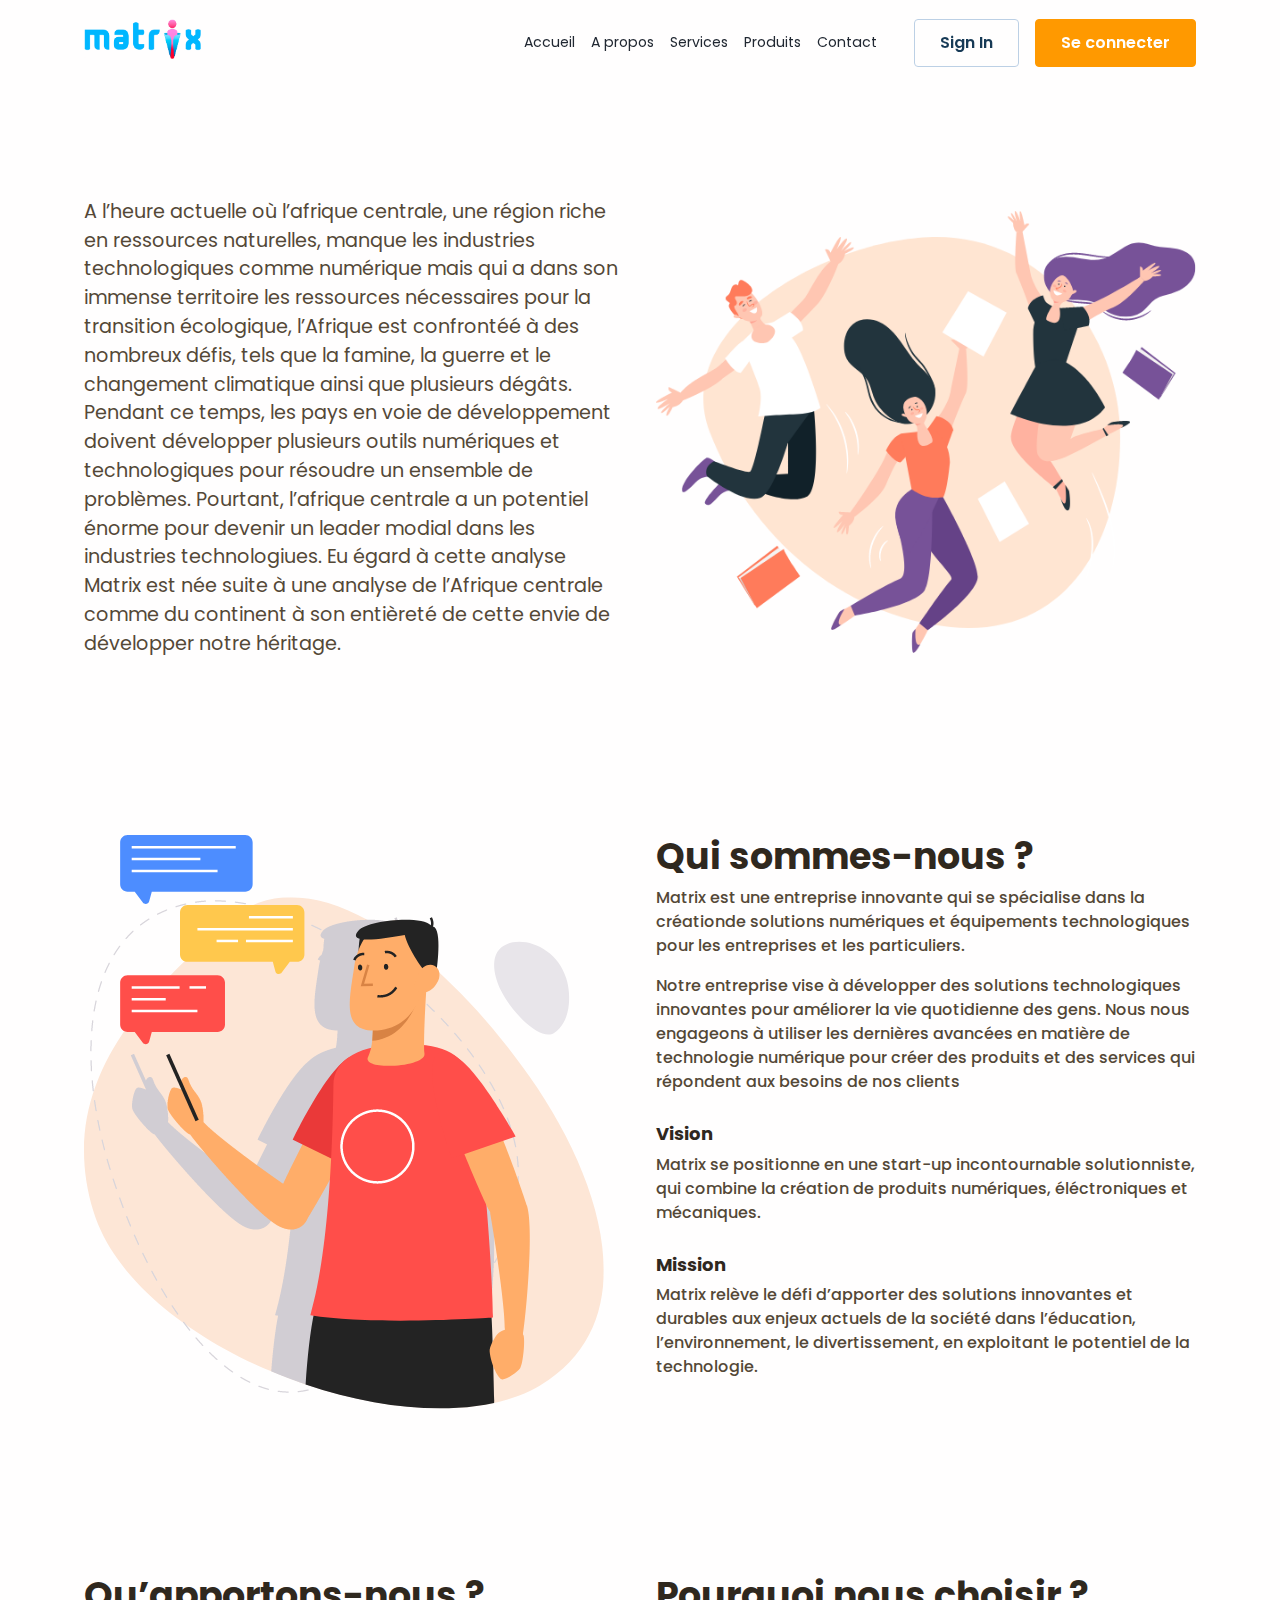
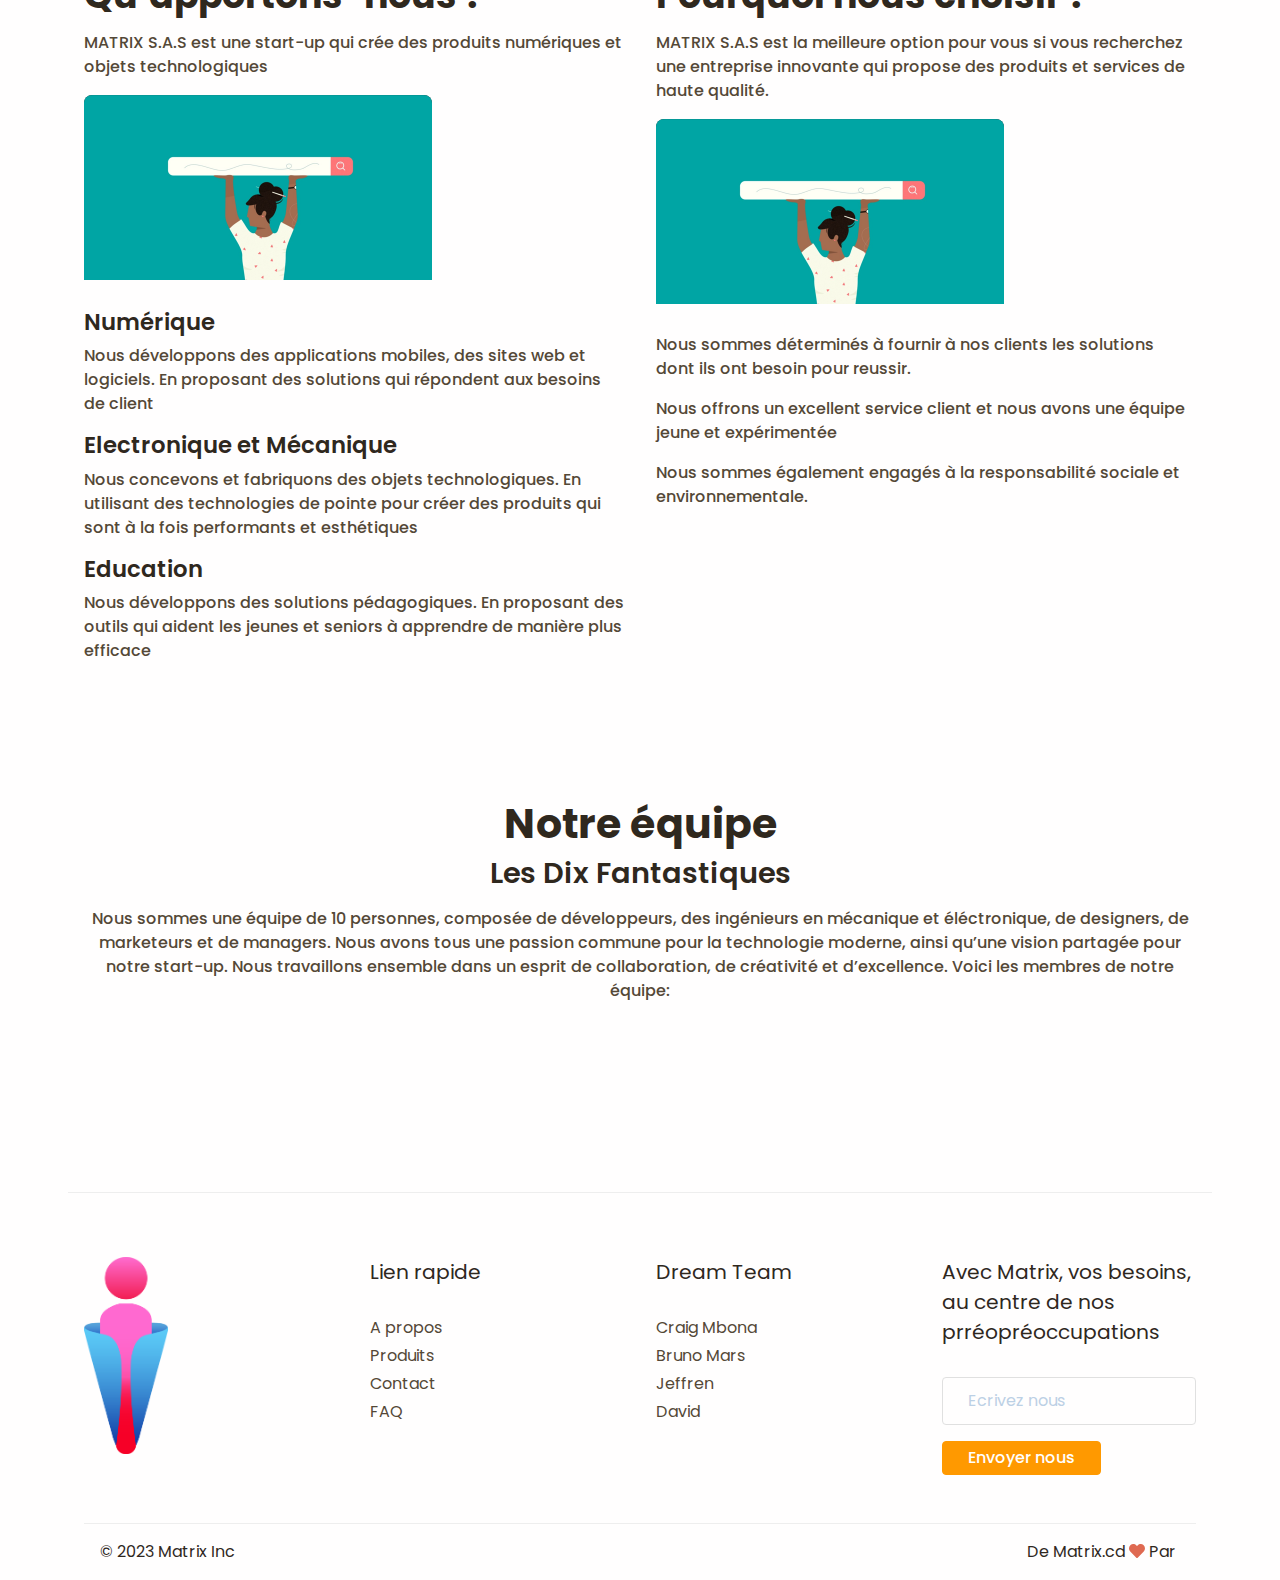
==== apropos.html @ d8532313 "Site Matrix" ====
<?php
    include('constantes.php');
    include('conn.php');
?>
<!DOCTYPE html>
<html lang="fr-FR" dir="ltr">
    <head>
        <meta charset="utf-8"/>
        <meta http-equiv="X-UA-Compatible" content="IE=edge"/>
        <meta name="viewport" content="width=device-width, initial-scale=1"/>
        <title>
            Matrix - A propos
        </title>
        <!-- ===============================================-->
        <!--    Favicons-->
        <!-- ===============================================-->
        <link rel="apple-touch-icon" sizes="180x180" href="assets/img/favicons/apple-touch-icon.png"/>
        <link rel="icon" type="image/png" sizes="32x32" href="assets/img/favicons/favicon-32x32.png"/>
        <link rel="icon" type="image/png" sizes="16x16" href="assets/img/favicons/favicon-16x16.png"/>
        <link rel="shortcut icon" type="image/x-icon" href="assets/img/icons/icon.png"/>
        <link rel="manifest" href="assets/img/favicons/manifest.json"/>
        <meta name="msapplication-TileImage" content="assets/img/favicons/mstile-150x150.png"/>
        <meta name="theme-color" content="#ffffff"/>
        <!-- ===============================================-->
        <!--    CraigStyle-->
        <!-- ===============================================-->
        <link href="assets/css/theme.css" rel="stylesheet"/>
    </head>
    <body>
        <nav class="navbar navbar-expand-lg navbar-light sticky-top" data-navbar-on-scroll="data-navbar-on-scroll">
            <div class="container">
                <a class="navbar-brand craiglogobar" href="index.php"> <h2><img src="assets/img/favicons/logo_site_web.png" height="40" alt="logo"/> </h2> </a>
                <button class="navbar-toggler" type="button" data-bs-toggle="collapse" data-bs-target="#navbarSupportedContent" aria-controls="navbarSupportedContent" aria-expanded="false" aria-label="Toggle navigation">
                    <span class="navbar-toggler-icon"> </span>
                </button>
                <div class="collapse navbar-collapse border-top border-lg-0 mt-4 mt-lg-0" id="navbarSupportedContent">
                    <ul class="navbar-nav ms-auto">
                        <li class="nav-item">
                            <a class="nav-link" aria-current="page" href="index.html">Accueil</a>
                        </li>
                        <li class="nav-item">
                            <a class="nav-link" aria-current="page" href="apropos.html">A propos</a>
                        </li>
                        <li class="nav-item">
                            <a class="nav-link" aria-current="page" href="produits.html">Services</a>
                        </li>
                        <li class="nav-item">
                            <a class="nav-link" aria-current="page" href="produits.html">Produits</a>
                        </li>
                        <li class="nav-item">
                            <a class="nav-link" aria-current="page" href="contact.html">Contact</a>
                        </li>
                    </ul>
                    <div class="d-flex ms-lg-4">
                        <a class="btn btn-secondary-outline" href="saving.html">Sign In</a>
                        <a class="btn btn-warning ms-3" href="connexion.html">Se connecter</a>
                    </div>
                </div>
            </div>
        </nav>
        <main class="main" id="top">
            <section class="pt-7">
                <div class="container">
                    <div class="row align-items-center">
                        <div class="col-md-6 text-md-start text-center py-6">
                            <!-- <h1 class="mb-4 fs-9 fw-bold">MATRIX S.A.S</h1> -->
                            <p class="mb-2 lead text-secondary">                 
                            
                                A l’heure actuelle où l’afrique centrale, une région riche en ressources naturelles, 
                                manque les industries technologiques comme numérique mais qui a dans son 
                                immense territoire les ressources nécessaires pour la transition écologique, l’Afrique est 
                                confrontéé à des nombreux défis, tels que la famine, la guerre et le changement climatique ainsi que plusieurs dégâts. 
                                Pendant ce temps, les pays en voie de développement doivent développer plusieurs 
                                outils numériques et technologiques pour résoudre un ensemble de problèmes.
                                Pourtant, l’afrique centrale a un potentiel énorme pour devenir un leader modial dans 
                                les industries technologiues.
                                Eu égard à cette analyse Matrix est née suite à une analyse de l’Afrique centrale comme 
                                du continent à son entièreté de cette envie de développer notre héritage.
                        
                            </p>

                        </div>
                        <div class="col-md-6 text-end">
                            <img class="pt-7 pt-md-0 img-fluid" src="assets/img/hero/hero-img.png" alt=""/>
                        </div>
                    </div>
                </div>
            </section>
            <!-- ============================================-->
            <!-- <section> début ============================-->
            <!-- <section> close ============================-->
            <!-- ============================================-->
            <!-- ============================================-->
            <!-- <section> begin ============================-->
            <section class="pt-5 mb-5" id="validation">
                <div class="container">
                    <div class="row">
                        <div class="col-lg-6">
                            <img class="img-fluid" src="assets/img/validation/validation.png" alt=""/>
                        </div>
                        <div class="col-lg-6">
                            <h2 class="mb-2 fs-7 fw-bold">Qui sommes-nous ?</h2>
                            <p class="mb-3 fw-medium text-secondary">
                            Matrix est une entreprise innovante qui se spécialise dans la créationde solutions numériques et équipements technologiques pour les entreprises et les particuliers. </p>
                            <p class="mb-4 fw-medium text-secondary">Notre entreprise vise à développer des solutions technologiques
                                    innovantes pour améliorer la vie quotidienne des gens.
                                    Nous nous engageons à utiliser les dernières avancées en matière de
                                    technologie numérique pour créer des produits et des services qui
                                    répondent aux besoins de nos clients</p>
                            <div class="mb-4">
                                <h4 class="fs-1 fw-bold">Vision</h4>
                                <p class="fw-medium text-secondary"> Matrix se positionne en une start-up incontournable solutionniste, qui combine 
                                la création de produits numériques, éléctroniques et mécaniques.</p>
                            </div>
                            <div class="mb-4">
                                <h4 class="fs-1 fw-bold">Mission</h4>
                                <p class="fw-medium text-secondary"> Matrix relève le défi d’apporter des solutions innovantes et durables aux 
                                enjeux actuels de la société dans l’éducation, l’environnement, le divertissement, en 
                                exploitant le potentiel de la technologie.</p>
                            </div>
                        </div>
                    </div>
                </div>
                <!-- end of .container-->
            </section>
            <!-- <section> close ============================-->
            <!-- ============================================-->
            <!-- ============================================-->
            <!-- <section> begin ============================-->
            <section class="pt-5" id="manager">
                <div class="container">
                    <div class="row">
                        <div class="col-lg-6">
                            <p class="fs-7 fw-bold mb-2">Qu’apportons-nous ?</p>
                            <p class="mb-3 fw-medium text-secondary"> MATRIX S.A.S est une 
                                start-up qui crée des produits numériques et objets 
                                technologiques </p>
                            <img src="assets/img/marketing/marketing01.png" alt="" class="mb-4">

                            <div class="mb-3"> 
                                <h4 class="fs-3 fw-500">Numérique</h4>
                                <p class="fw-medium mb-0 text-secondary">Nous développons des applications 
                                mobiles, des sites web et logiciels. En
                                proposant des solutions qui répondent aux besoins de client</p>
                            </div>
                            <div class="mb-3"> 
                                <h4 class="fs-3 fw-500">Electronique et Mécanique</h4>
                                <p class="fw-medium mb-0 text-secondary">Nous concevons et fabriquons des 
                                objets technologiques. En utilisant des 
                                technologies de pointe pour créer des 
                                produits qui sont à la fois performants 
                                et esthétiques</p>
                            </div>
                            <div class="mb-3">
                                <h4 class="fs-3 fw-500">Education</h4>
                                <p class="fw-medium mb-0 text-secondary">Nous développons des solutions pédagogiques. En proposant des outils qui aident les jeunes et seniors à apprendre de manière plus efficace</p>
                            </div>
                        </div>
                        <div class="col-lg-6">
                            <p class="fs-7 fw-bold mb-2">Pourquoi nous choisir ?</p>
                            <p class="mb-3 fw-medium text-secondary">MATRIX S.A.S est la meilleure option pour vous si vous recherchez une entreprise innovante qui propose des produits et services de haute qualité.</p>
                            <img src="assets/img/marketing/marketing01.png" alt="" class="mb-4">

                            <div class="mb-3"> 
                                <p class="fw-medium mb-0 text-secondary">Nous sommes déterminés à fournir à nos clients les solutions dont ils ont besoin pour reussir.</p>
                            </div>
                            <div class="mb-3"> 
                                <p class="fw-medium mb-0 text-secondary">Nous offrons un excellent service client et nous avons une équipe jeune et expérimentée</p>
                            </div>
                            <div class="mb-3">
                                <p class="fw-medium mb-0 text-secondary">Nous sommes également engagés à la responsabilité sociale et environnementale.</p>
                            </div>
                        </div>
                    </div>
                </div>
                <!-- end of .container-->
            </section>
            <!-- <section> close ============================-->
            <!-- ============================================-->
            <!-- ============================================-->
            <!-- <section> begin ============================-->
            <section class="pt-5" id="marketer">
                <div class="container">
                    <div class="text-center">
                        <div class=" mb-4">
                            <h3 class="mb-2 fs-8 fw-bold">Notre équipe</h3>
                            <h5 class="mb-3 fs-5 fw-300">Les Dix Fantastiques</h5>
                            <p class="mb-4 fw-medium text-secondary">
                                
                            Nous sommes une équipe de 10 personnes, composée de développeurs, des ingénieurs en mécanique et éléctronique, de designers, de marketeurs et de managers. 
                            Nous avons tous une passion commune pour la 
                            technologie moderne, ainsi qu’une vision partagée 
                            pour notre start-up. 
                            Nous travaillons ensemble dans un esprit de collaboration, de créativité et d’excellence. 
                            Voici les membres de notre équipe:

                            </p>
                        </div>

                        <div class="members">
                            <div class="row">
                                <div class="col-lg- card">

                                </div>
                                <div class="col-lg- card">

                                </div>
                                <div class="col-lg- card">

                                </div>
                                <div class="col-lg- card">

                                </div>
                            </div>
                            <div class="row">
                                <div class="col-lg- card">

                                </div>
                                <div class="col-lg- card">

                                </div>
                                <div class="col-lg- card">

                                </div>
                                <div class="col-lg- card">

                                </div>
                            </div>
                            <div class="row text-center">
                            <div class="col-lg- card">

</div>
<div class="col-lg- card">

</div>
                            </div>
                            </div>
                        </div>
                    </div>
                </div>
                <!-- end of .container-->
            </section>
            <!-- <section> close ============================-->
            <!-- ============================================-->
            <!-- <section> close ============================-->
            <!-- ============================================-->
            <!-- ============================================-->
            <!-- <section> begin ============================-->
            <section class="pt-5" id="marketing" style="display:none">
                <div class="container">
                    <h1 class="fw-bold fs-6 mb-3">Marketing Strategies</h1>
                    <p class="mb-6 text-secondary">Join 40,000+ other marketers and get proven strategies on email marketing</p>
                    <div class="row">
                        <div class="col-md-4 mb-4">
                            <div class="card">
                                <img class="card-img-top" src="assets/img/marketing/marketing01.png" alt=""/>
                                <div class="card-body ps-0">
                                    <p class="text-secondary">By <a class="fw-bold text-decoration-none me-1" href="#">Abdullah</a>|<span class="ms-1">03 March 2019</span></p>
                                    <h3 class="fw-bold">Increasing Prosperity With Positive Thinking</h3>
                                </div>
                            </div>
                        </div>
                        <div class="col-md-4 mb-4">
                            <div class="card">
                                <img class="card-img-top" src="assets/img/marketing/marketing02.png" alt=""/>
                                <div class="card-body ps-0">
                                    <p class="text-secondary">By <a class="fw-bold text-decoration-none me-1" href="#">Abdullah</a>|<span class="ms-1">03 March 2019</span></p>
                                    <h3 class="fw-bold">Motivation Is The First Step To Success</h3>
                                </div>
                            </div>
                        </div>
                        <div class="col-md-4 mb-4">
                            <div class="card">
                                <img class="card-img-top" src="assets/img/marketing/marketing03.png" alt=""/>
                                <div class="card-body ps-0">
                                    <p class="text-secondary">By <a class="fw-bold text-decoration-none me-1" href="#">Abdullah</a>|<span class="ms-1">03 March 2019</span></p>
                                    <h3 class="fw-bold">Success Steps For Your Personal Or Business Life</h3>
                                </div>
                            </div>
                        </div>
                    </div>
                </div>
                <!-- end of .container-->
            </section>
        </main>

        <section class="pb-2 pb-lg-5"> 
            <div class="container"> 
                <div class="row border-top border-top-secondary pt-7"> 
                    <div class="col-lg-3 col-md-6 mb-4 mb-md-6 mb-lg-0 mb-sm-2 order-1 order-md-1 order-lg-1"> 
                        <img class="mb-4" src="assets/img/icons/logo.png" width="84" alt=""/> 
                    </div>             
                    <div class="col-lg-3 col-md-6 mb-4 mb-lg-0 order-3 order-md-3 order-lg-2"> 
                        <p class="fs-2 mb-lg-4">Lien rapide</p> 
                        <ul class="list-unstyled mb-0"> 
                            <li class="mb-1">
                                <a class="link-900 text-secondary text-decoration-none" href="apropos.php">A propos</a> 
                            </li>                     
                            <li class="mb-1">
                                <a class="link-900 text-secondary text-decoration-none" href="produits.php">Produits</a> 
                            </li>                     
                            <li class="mb-1">
                                <a class="link-900 text-secondary text-decoration-none" href="contacts.php">Contact</a> 
                            </li>                     
                            <li class="mb-1">
                                <a class="link-900 text-secondary text-decoration-none" href="faq.php">FAQ</a> 
                            </li>                     
                        </ul>                 
                    </div>             
                    <div class="col-lg-3 col-md-6 mb-4 mb-lg-0 order-4 order-md-4 order-lg-3"> 
                        <p class="fs-2 mb-lg-4">Dream Team</p> 
                        <ul class="list-unstyled mb-0"> 
                            <li class="mb-1">
                                <a class="link-900 text-secondary text-decoration-none" href="https://wa.me/+243821024523">Craig Mbona</a> 
                            </li>                     
                            <li class="mb-1">
                                <a class="link-900 text-secondary text-decoration-none" href="https://wa.me/+243">Bruno Mars</a> 
                            </li>                     
                            <li class="mb-1">
                                <a class="link-900 text-secondary text-decoration-none" href="https://wa.me/+243">Jeffren</a> 
                            </li>                     
                            <li class="mb-1">
                                <a class="link-900 text-secondary text-decoration-none" href="https://wa.me/+243">David</a> 
                            </li>                     
                        </ul>                 
                    </div>             
                    <div class="col-lg-3 col-md-6 col-6 mb-4 mb-lg-0 order-2 order-md-2 order-lg-4"> 
                        <p class="fs-2 mb-lg-4"> 
                        Avec Matrix, vos besoins, au centre de nos prréopréoccupations</p> 
                        <form class="mb-3"> 
                            <input class="form-control" type="email" placeholder="Ecrivez nous" aria-label="phone"/> 
                        </form>                 
                        <button class="btn btn-warning fw-medium py-1">Envoyer nous</button>                 
                    </div>             
                </div>         
            </div>     
            <!-- end of .container-->     
        </section> 
        <!-- Fin prem section\n Début second--> 
        <section class="text-center py-0"> 
            <div class="container"> 
                <div class="container border-top py-3"> 
                    <div class="row justify-content-between"> 
                        <div class="col-12 col-md-auto mb-1 mb-md-0"> 
                            <p class="mb-0">&copy; 2023 Matrix Inc </p> 
                        </div>                 
                        <div class="col-12 col-md-auto"> 
                            <p class="mb-0"> 
                          De Matrix.cd<span class="fas fa-heart mx-1 text-danger"> </span>Par <a class="text-decoration-none ms-1" href="https://craigcode.alwaysdata.net/" target="_blank"><?= $APP_NAME?></a></p> 
                        </div>                 
                    </div>             
                </div>         
            </div>     
            <!-- end of .container-->     
        </section>
        <script src="vendors/@popperjs/popper.min.js"></script>
        <script src="vendors/bootstrap/bootstrap.min.js"></script>
        <script src="vendors/is/is.min.js"></script>
        <script src="https://polyfill.io/v3/polyfill.min.js?features=window.scroll"></script>
        <script src="vendors/fontawesome/all.min.js"></script>
        <script src="assets/js/theme.js"></script>
        <link href="https://fonts.googleapis.com/css2?family=Poppins:wght@400;500;600;700&amp;family=Volkhov:wght@700&amp;display=swap" rel="stylesheet"/>
    </body>
</html>
---- assets/css/theme.css ----
/* -------------------------------------------------------------------------- */
/*                                 Theme                                      */
/* -------------------------------------------------------------------------- */
/* prettier-ignore */
/* -------------------------------------------------------------------------- */
/*                                  Utilities                                 */
/* -------------------------------------------------------------------------- */
/*-----------------------------------------------
|   Bootstrap Styles
-----------------------------------------------*/
/*!
 * Bootstrap v5.0.0-alpha1 (https://getbootstrap.com/)
 * Copyright 2011-2020 The Bootstrap Authors
 * Copyright 2011-2020 Twitter, Inc.
 * Licensed under MIT (https://github.com/twbs/bootstrap/blob/main/LICENSE)
 */
:root {
  --bs-blue: #747DEF;
  --bs-indigo: #6237FF;
  --bs-purple: #A1B0FC;
  --bs-pink: #D42DA3;
  --bs-red: #DF6951;
  --bs-orange: #DF6951;
  --bs-yellow: #FF9900;
  --bs-green: #79B93C;
  --bs-teal: #567592;
  --bs-cyan: #2fc4f1;
  --bs-white: #FFFEFE;
  --bs-gray: #F0F4F9;
  --bs-gray-dark: #979797;
  --bs-primary: #747DEF;
  --bs-secondary: #544837;
  --bs-success: #79B93C;
  --bs-info: #567592;
  --bs-warning: #FF9900;
  --bs-danger: #DF6951;
  --bs-light: #F0F4F9;
  --bs-dark: #979797;
  --bs-font-sans-serif: "Poppins", "Rubik", "Open Sans", -apple-system, BlinkMacSystemFont, "Segoe UI", "Helvetica Neue", Arial, sans-serif, "Apple Color Emoji", "Segoe UI Emoji", "Segoe UI Symbol";
  --bs-font-monospace: "SFMono-Regular", Menlo, Monaco, Consolas, "Liberation Mono", "Courier New", monospace;
  --bs-gradient: linear-gradient(180deg, rgba(255, 254, 254, 0.15), rgba(255, 254, 254, 0));
}

*,
*::before,
*::after {
  -webkit-box-sizing: border-box;
  box-sizing: border-box;
}

@media (prefers-reduced-motion: no-preference) {
  :root {
    scroll-behavior: smooth;
  }
}

body {
  margin: 0;
  font-family: "Poppins", "Rubik", -apple-system, BlinkMacSystemFont, "Segoe UI", "Helvetica Neue", Arial, sans-serif, "Apple Color Emoji", "Segoe UI Emoji", "Segoe UI Symbol";
  font-size: 1rem;
  font-weight: 400;
  line-height: 1.5;
  color: #2F281E;
  background-color: #FFFEFE;
  -webkit-text-size-adjust: 100%;
  -webkit-tap-highlight-color: rgba(0, 0, 0, 0);
}

hr {
  margin: 1rem 0;
  color: #EEEEEE;
  background-color: currentColor;
  border: 0;
  opacity: 1;
}

hr:not([size]) {
  height: 1px;
}

h1, .h1, h2, .h2, h3, .h3, h4, .h4, h5, .h5, h6, .h6 {
  margin-top: 0;
  margin-bottom: 0.5rem;
  font-family: "Poppins", "Rubik", "Open Sans", -apple-system, BlinkMacSystemFont, "Segoe UI", "Helvetica Neue", Arial, sans-serif, "Apple Color Emoji", "Segoe UI Emoji", "Segoe UI Symbol";
  font-weight: 600;
  line-height: 1.2;
  color: #2F281E;
}

h1, .h1 {
  font-size: calc(1.3052rem + 0.66244vw);
}

@media (min-width: 1200px) {
  h1, .h1 {
    font-size: 1.80203rem;
  }
}

h2, .h2 {
  font-size: calc(1.28518rem + 0.42217vw);
}

@media (min-width: 1200px) {
  h2, .h2 {
    font-size: 1.60181rem;
  }
}

h3, .h3 {
  font-size: calc(1.26738rem + 0.20859vw);
}

@media (min-width: 1200px) {
  h3, .h3 {
    font-size: 1.42383rem;
  }
}

h4, .h4 {
  font-size: calc(1.25156rem + 0.01875vw);
}

@media (min-width: 1200px) {
  h4, .h4 {
    font-size: 1.26563rem;
  }
}

h5, .h5 {
  font-size: 1.125rem;
}

h6, .h6 {
  font-size: 0.88889rem;
}

p {
  margin-top: 0;
  margin-bottom: 1rem;
}

abbr[title],
abbr[data-bs-original-title] {
  -webkit-text-decoration: underline dotted;
  text-decoration: underline dotted;
  cursor: help;
  -webkit-text-decoration-skip-ink: none;
  text-decoration-skip-ink: none;
}

address {
  margin-bottom: 1rem;
  font-style: normal;
  line-height: inherit;
}

ol,
ul {
  padding-left: 2rem;
}

ol,
ul,
dl {
  margin-top: 0;
  margin-bottom: 1rem;
}

ol ol,
ul ul,
ol ul,
ul ol {
  margin-bottom: 0;
}

dt {
  font-weight: 700;
}

dd {
  margin-bottom: .5rem;
  margin-left: 0;
}

blockquote {
  margin: 0 0 1rem;
}

b,
strong {
  font-weight: 800;
}

small, .small {
  font-size: 75%;
}

mark, .mark {
  padding: 0.2em;
  background-color: #fcf8e3;
}

sub,
sup {
  position: relative;
  font-size: 0.75em;
  line-height: 0;
  vertical-align: baseline;
}

sub {
  bottom: -.25em;
}

sup {
  top: -.5em;
}

a {
  color: #212832;
  text-decoration: underline;
}

a:hover {
  color: #FF9900;
  text-decoration: underline;
}

a:not([href]):not([class]), a:not([href]):not([class]):hover {
  color: inherit;
  text-decoration: none;
}

pre,
code,
kbd,
samp {
  font-family: var(--bs-font-monospace);
  font-size: 1em;
  direction: ltr /* rtl:ignore */;
  unicode-bidi: bidi-override;
}

pre {
  display: block;
  margin-top: 0;
  margin-bottom: 1rem;
  overflow: auto;
  font-size: 75%;
}

pre code {
  font-size: inherit;
  color: inherit;
  word-break: normal;
}

code {
  font-size: 75%;
  color: #D42DA3;
  word-wrap: break-word;
}

a > code {
  color: inherit;
}

kbd {
  padding: 0.2rem 0.4rem;
  font-size: 75%;
  color: #FFFEFE;
  background-color: #544837;
  border-radius: 0.25rem;
}

kbd kbd {
  padding: 0;
  font-size: 1em;
  font-weight: 700;
}

figure {
  margin: 0 0 1rem;
}

img,
svg {
  vertical-align: middle;
}

table {
  caption-side: bottom;
  border-collapse: collapse;
}

caption {
  padding-top: 0.5rem;
  padding-bottom: 0.5rem;
  color: #BDBDBD;
  text-align: left;
}

th {
  text-align: inherit;
  text-align: -webkit-match-parent;
}

thead,
tbody,
tfoot,
tr,
td,
th {
  border-color: inherit;
  border-style: solid;
  border-width: 0;
}

label {
  display: inline-block;
}

button {
  border-radius: 0;
}

button:focus:not(:focus-visible) {
  outline: 0;
}

input,
button,
select,
optgroup,
textarea {
  margin: 0;
  font-family: inherit;
  font-size: inherit;
  line-height: inherit;
}

button,
select {
  text-transform: none;
}

[role="button"] {
  cursor: pointer;
}

select {
  word-wrap: normal;
}

select:disabled {
  opacity: 1;
}

[list]::-webkit-calendar-picker-indicator {
  display: none;
}

button,
[type="button"],
[type="reset"],
[type="submit"] {
  -webkit-appearance: button;
}

button:not(:disabled),
[type="button"]:not(:disabled),
[type="reset"]:not(:disabled),
[type="submit"]:not(:disabled) {
  cursor: pointer;
}

::-moz-focus-inner {
  padding: 0;
  border-style: none;
}

textarea {
  resize: vertical;
}

fieldset {
  min-width: 0;
  padding: 0;
  margin: 0;
  border: 0;
}

legend {
  float: left;
  width: 100%;
  padding: 0;
  margin-bottom: 0.5rem;
  font-size: calc(1.275rem + 0.3vw);
  line-height: inherit;
}

@media (min-width: 1200px) {
  legend {
    font-size: 1.5rem;
  }
}

legend + * {
  clear: left;
}

::-webkit-datetime-edit-fields-wrapper,
::-webkit-datetime-edit-text,
::-webkit-datetime-edit-minute,
::-webkit-datetime-edit-hour-field,
::-webkit-datetime-edit-day-field,
::-webkit-datetime-edit-month-field,
::-webkit-datetime-edit-year-field {
  padding: 0;
}

::-webkit-inner-spin-button {
  height: auto;
}

[type="search"] {
  outline-offset: -2px;
  -webkit-appearance: textfield;
}

/* rtl:raw:
[type="tel"],
[type="url"],
[type="email"],
[type="number"] {
  direction: ltr;
}
*/
::-webkit-search-decoration {
  -webkit-appearance: none;
}

::-webkit-color-swatch-wrapper {
  padding: 0;
}

::file-selector-button {
  font: inherit;
}

::-webkit-file-upload-button {
  font: inherit;
  -webkit-appearance: button;
}

output {
  display: inline-block;
}

iframe {
  border: 0;
}

summary {
  display: list-item;
  cursor: pointer;
}

progress {
  vertical-align: baseline;
}

[hidden] {
  display: none !important;
}

.lead {
  font-size: 1.2rem;
  font-weight: 400;
}

.display-1 {
  font-size: calc(1.38158rem + 1.57894vw);
  font-weight: 900;
  line-height: 1;
}

@media (min-width: 1200px) {
  .display-1 {
    font-size: 2.56578rem;
  }
}

.display-2 {
  font-size: calc(1.35307rem + 1.23684vw);
  font-weight: 900;
  line-height: 1;
}

@media (min-width: 1200px) {
  .display-2 {
    font-size: 2.2807rem;
  }
}

.display-3 {
  font-size: calc(1.32773rem + 0.93274vw);
  font-weight: 900;
  line-height: 1;
}

@media (min-width: 1200px) {
  .display-3 {
    font-size: 2.02729rem;
  }
}

.display-4 {
  font-size: calc(1.3052rem + 0.66244vw);
  font-weight: 900;
  line-height: 1;
}

@media (min-width: 1200px) {
  .display-4 {
    font-size: 1.80203rem;
  }
}

.display-5 {
  font-size: calc(1.28518rem + 0.42217vw);
  font-weight: 900;
  line-height: 1;
}

@media (min-width: 1200px) {
  .display-5 {
    font-size: 1.60181rem;
  }
}

.display-6 {
  font-size: calc(1.26738rem + 0.20859vw);
  font-weight: 900;
  line-height: 1;
}

@media (min-width: 1200px) {
  .display-6 {
    font-size: 1.42383rem;
  }
}

.list-unstyled {
  padding-left: 0;
  list-style: none;
}

.list-inline {
  padding-left: 0;
  list-style: none;
}

.list-inline-item {
  display: inline-block;
}

.list-inline-item:not(:last-child) {
  margin-right: 0.5rem;
}

.initialism {
  font-size: 75%;
  text-transform: uppercase;
}

.blockquote {
  margin-bottom: 1rem;
  font-size: 1.2rem;
}

.blockquote > :last-child {
  margin-bottom: 0;
}

.blockquote-footer {
  margin-top: -1rem;
  margin-bottom: 1rem;
  font-size: 75%;
  color: #F0F4F9;
}

.blockquote-footer::before {
  content: "\2014\00A0";
}

.img-fluid {
  max-width: 100%;
  height: auto;
}

.img-thumbnail {
  padding: 0.25rem;
  background-color: #FFFEFE;
  border: 1px solid #EEEEEE;
  border-radius: 0.25rem;
  max-width: 100%;
  height: auto;
}

.figure {
  display: inline-block;
}

.figure-img {
  margin-bottom: 0.5rem;
  line-height: 1;
}

.figure-caption {
  font-size: 75%;
  color: #F0F4F9;
}

.container,
.container-fluid,
.container-sm,
.container-md,
.container-lg,
.container-xl {
  width: 100%;
  padding-right: var(--bs-gutter-x, 1rem);
  padding-left: var(--bs-gutter-x, 1rem);
  margin-right: auto;
  margin-left: auto;
}

@media (min-width: 576px) {
  .container, .container-sm {
    max-width: 540px;
  }
}

@media (min-width: 768px) {
  .container, .container-sm, .container-md {
    max-width: 720px;
  }
}

@media (min-width: 992px) {
  .container, .container-sm, .container-md, .container-lg {
    max-width: 960px;
  }
}

@media (min-width: 1200px) {
  .container, .container-sm, .container-md, .container-lg, .container-xl {
    max-width: 1144px;
  }
}

.row {
  --bs-gutter-x: 2rem;
  --bs-gutter-y: 0;
  display: -webkit-box;
  display: -ms-flexbox;
  display: flex;
  -ms-flex-wrap: wrap;
  flex-wrap: wrap;
  margin-top: calc(var(--bs-gutter-y) * -1);
  margin-right: calc(var(--bs-gutter-x) / -2);
  margin-left: calc(var(--bs-gutter-x) / -2);
}

.row > * {
  -ms-flex-negative: 0;
  flex-shrink: 0;
  width: 100%;
  max-width: 100%;
  padding-right: calc(var(--bs-gutter-x) / 2);
  padding-left: calc(var(--bs-gutter-x) / 2);
  margin-top: var(--bs-gutter-y);
}

.col {
  -webkit-box-flex: 1;
  -ms-flex: 1 0 0%;
  flex: 1 0 0%;
}

.row-cols-auto > * {
  -webkit-box-flex: 0;
  -ms-flex: 0 0 auto;
  flex: 0 0 auto;
  width: auto;
}

.row-cols-1 > * {
  -webkit-box-flex: 0;
  -ms-flex: 0 0 auto;
  flex: 0 0 auto;
  width: 100%;
}

.row-cols-2 > * {
  -webkit-box-flex: 0;
  -ms-flex: 0 0 auto;
  flex: 0 0 auto;
  width: 50%;
}

.row-cols-3 > * {
  -webkit-box-flex: 0;
  -ms-flex: 0 0 auto;
  flex: 0 0 auto;
  width: 33.33333%;
}

.row-cols-4 > * {
  -webkit-box-flex: 0;
  -ms-flex: 0 0 auto;
  flex: 0 0 auto;
  width: 25%;
}

.row-cols-5 > * {
  -webkit-box-flex: 0;
  -ms-flex: 0 0 auto;
  flex: 0 0 auto;
  width: 20%;
}

.row-cols-6 > * {
  -webkit-box-flex: 0;
  -ms-flex: 0 0 auto;
  flex: 0 0 auto;
  width: 16.66667%;
}

.col-auto {
  -webkit-box-flex: 0;
  -ms-flex: 0 0 auto;
  flex: 0 0 auto;
  width: auto;
}

.col-1 {
  -webkit-box-flex: 0;
  -ms-flex: 0 0 auto;
  flex: 0 0 auto;
  width: 8.33333%;
}

.col-2 {
  -webkit-box-flex: 0;
  -ms-flex: 0 0 auto;
  flex: 0 0 auto;
  width: 16.66667%;
}

.col-3 {
  -webkit-box-flex: 0;
  -ms-flex: 0 0 auto;
  flex: 0 0 auto;
  width: 25%;
}

.col-4 {
  -webkit-box-flex: 0;
  -ms-flex: 0 0 auto;
  flex: 0 0 auto;
  width: 33.33333%;
}

.col-5 {
  -webkit-box-flex: 0;
  -ms-flex: 0 0 auto;
  flex: 0 0 auto;
  width: 41.66667%;
}

.col-6 {
  -webkit-box-flex: 0;
  -ms-flex: 0 0 auto;
  flex: 0 0 auto;
  width: 50%;
}

.col-7 {
  -webkit-box-flex: 0;
  -ms-flex: 0 0 auto;
  flex: 0 0 auto;
  width: 58.33333%;
}

.col-8 {
  -webkit-box-flex: 0;
  -ms-flex: 0 0 auto;
  flex: 0 0 auto;
  width: 66.66667%;
}

.col-9 {
  -webkit-box-flex: 0;
  -ms-flex: 0 0 auto;
  flex: 0 0 auto;
  width: 75%;
}

.col-10 {
  -webkit-box-flex: 0;
  -ms-flex: 0 0 auto;
  flex: 0 0 auto;
  width: 83.33333%;
}

.col-11 {
  -webkit-box-flex: 0;
  -ms-flex: 0 0 auto;
  flex: 0 0 auto;
  width: 91.66667%;
}

.col-12 {
  -webkit-box-flex: 0;
  -ms-flex: 0 0 auto;
  flex: 0 0 auto;
  width: 100%;
}

.offset-1 {
  margin-left: 8.33333%;
}

.offset-2 {
  margin-left: 16.66667%;
}

.offset-3 {
  margin-left: 25%;
}

.offset-4 {
  margin-left: 33.33333%;
}

.offset-5 {
  margin-left: 41.66667%;
}

.offset-6 {
  margin-left: 50%;
}

.offset-7 {
  margin-left: 58.33333%;
}

.offset-8 {
  margin-left: 66.66667%;
}

.offset-9 {
  margin-left: 75%;
}

.offset-10 {
  margin-left: 83.33333%;
}

.offset-11 {
  margin-left: 91.66667%;
}

.g-0,
.gx-0 {
  --bs-gutter-x: 0;
}

.g-0,
.gy-0 {
  --bs-gutter-y: 0;
}

.g-1,
.gx-1 {
  --bs-gutter-x: 0.25rem;
}

.g-1,
.gy-1 {
  --bs-gutter-y: 0.25rem;
}

.g-2,
.gx-2 {
  --bs-gutter-x: 0.5rem;
}

.g-2,
.gy-2 {
  --bs-gutter-y: 0.5rem;
}

.g-3,
.gx-3 {
  --bs-gutter-x: 1rem;
}

.g-3,
.gy-3 {
  --bs-gutter-y: 1rem;
}

.g-4,
.gx-4 {
  --bs-gutter-x: 1.8rem;
}

.g-4,
.gy-4 {
  --bs-gutter-y: 1.8rem;
}

.g-5,
.gx-5 {
  --bs-gutter-x: 2.5rem;
}

.g-5,
.gy-5 {
  --bs-gutter-y: 2.5rem;
}

.g-6,
.gx-6 {
  --bs-gutter-x: 3rem;
}

.g-6,
.gy-6 {
  --bs-gutter-y: 3rem;
}

.g-7,
.gx-7 {
  --bs-gutter-x: 4rem;
}

.g-7,
.gy-7 {
  --bs-gutter-y: 4rem;
}

.g-8,
.gx-8 {
  --bs-gutter-x: 5rem;
}

.g-8,
.gy-8 {
  --bs-gutter-y: 5rem;
}

.g-9,
.gx-9 {
  --bs-gutter-x: 7.5rem;
}

.g-9,
.gy-9 {
  --bs-gutter-y: 7.5rem;
}

.g-10,
.gx-10 {
  --bs-gutter-x: 10rem;
}

.g-10,
.gy-10 {
  --bs-gutter-y: 10rem;
}

.g-11,
.gx-11 {
  --bs-gutter-x: 12.5rem;
}

.g-11,
.gy-11 {
  --bs-gutter-y: 12.5rem;
}

.g-12,
.gx-12 {
  --bs-gutter-x: 15rem;
}

.g-12,
.gy-12 {
  --bs-gutter-y: 15rem;
}

@media (min-width: 576px) {
  .col-sm {
    -webkit-box-flex: 1;
    -ms-flex: 1 0 0%;
    flex: 1 0 0%;
  }
  .row-cols-sm-auto > * {
    -webkit-box-flex: 0;
    -ms-flex: 0 0 auto;
    flex: 0 0 auto;
    width: auto;
  }
  .row-cols-sm-1 > * {
    -webkit-box-flex: 0;
    -ms-flex: 0 0 auto;
    flex: 0 0 auto;
    width: 100%;
  }
  .row-cols-sm-2 > * {
    -webkit-box-flex: 0;
    -ms-flex: 0 0 auto;
    flex: 0 0 auto;
    width: 50%;
  }
  .row-cols-sm-3 > * {
    -webkit-box-flex: 0;
    -ms-flex: 0 0 auto;
    flex: 0 0 auto;
    width: 33.33333%;
  }
  .row-cols-sm-4 > * {
    -webkit-box-flex: 0;
    -ms-flex: 0 0 auto;
    flex: 0 0 auto;
    width: 25%;
  }
  .row-cols-sm-5 > * {
    -webkit-box-flex: 0;
    -ms-flex: 0 0 auto;
    flex: 0 0 auto;
    width: 20%;
  }
  .row-cols-sm-6 > * {
    -webkit-box-flex: 0;
    -ms-flex: 0 0 auto;
    flex: 0 0 auto;
    width: 16.66667%;
  }
  .col-sm-auto {
    -webkit-box-flex: 0;
    -ms-flex: 0 0 auto;
    flex: 0 0 auto;
    width: auto;
  }
  .col-sm-1 {
    -webkit-box-flex: 0;
    -ms-flex: 0 0 auto;
    flex: 0 0 auto;
    width: 8.33333%;
  }
  .col-sm-2 {
    -webkit-box-flex: 0;
    -ms-flex: 0 0 auto;
    flex: 0 0 auto;
    width: 16.66667%;
  }
  .col-sm-3 {
    -webkit-box-flex: 0;
    -ms-flex: 0 0 auto;
    flex: 0 0 auto;
    width: 25%;
  }
  .col-sm-4 {
    -webkit-box-flex: 0;
    -ms-flex: 0 0 auto;
    flex: 0 0 auto;
    width: 33.33333%;
  }
  .col-sm-5 {
    -webkit-box-flex: 0;
    -ms-flex: 0 0 auto;
    flex: 0 0 auto;
    width: 41.66667%;
  }
  .col-sm-6 {
    -webkit-box-flex: 0;
    -ms-flex: 0 0 auto;
    flex: 0 0 auto;
    width: 50%;
  }
  .col-sm-7 {
    -webkit-box-flex: 0;
    -ms-flex: 0 0 auto;
    flex: 0 0 auto;
    width: 58.33333%;
  }
  .col-sm-8 {
    -webkit-box-flex: 0;
    -ms-flex: 0 0 auto;
    flex: 0 0 auto;
    width: 66.66667%;
  }
  .col-sm-9 {
    -webkit-box-flex: 0;
    -ms-flex: 0 0 auto;
    flex: 0 0 auto;
    width: 75%;
  }
  .col-sm-10 {
    -webkit-box-flex: 0;
    -ms-flex: 0 0 auto;
    flex: 0 0 auto;
    width: 83.33333%;
  }
  .col-sm-11 {
    -webkit-box-flex: 0;
    -ms-flex: 0 0 auto;
    flex: 0 0 auto;
    width: 91.66667%;
  }
  .col-sm-12 {
    -webkit-box-flex: 0;
    -ms-flex: 0 0 auto;
    flex: 0 0 auto;
    width: 100%;
  }
  .offset-sm-0 {
    margin-left: 0;
  }
  .offset-sm-1 {
    margin-left: 8.33333%;
  }
  .offset-sm-2 {
    margin-left: 16.66667%;
  }
  .offset-sm-3 {
    margin-left: 25%;
  }
  .offset-sm-4 {
    margin-left: 33.33333%;
  }
  .offset-sm-5 {
    margin-left: 41.66667%;
  }
  .offset-sm-6 {
    margin-left: 50%;
  }
  .offset-sm-7 {
    margin-left: 58.33333%;
  }
  .offset-sm-8 {
    margin-left: 66.66667%;
  }
  .offset-sm-9 {
    margin-left: 75%;
  }
  .offset-sm-10 {
    margin-left: 83.33333%;
  }
  .offset-sm-11 {
    margin-left: 91.66667%;
  }
  .g-sm-0,
  .gx-sm-0 {
    --bs-gutter-x: 0;
  }
  .g-sm-0,
  .gy-sm-0 {
    --bs-gutter-y: 0;
  }
  .g-sm-1,
  .gx-sm-1 {
    --bs-gutter-x: 0.25rem;
  }
  .g-sm-1,
  .gy-sm-1 {
    --bs-gutter-y: 0.25rem;
  }
  .g-sm-2,
  .gx-sm-2 {
    --bs-gutter-x: 0.5rem;
  }
  .g-sm-2,
  .gy-sm-2 {
    --bs-gutter-y: 0.5rem;
  }
  .g-sm-3,
  .gx-sm-3 {
    --bs-gutter-x: 1rem;
  }
  .g-sm-3,
  .gy-sm-3 {
    --bs-gutter-y: 1rem;
  }
  .g-sm-4,
  .gx-sm-4 {
    --bs-gutter-x: 1.8rem;
  }
  .g-sm-4,
  .gy-sm-4 {
    --bs-gutter-y: 1.8rem;
  }
  .g-sm-5,
  .gx-sm-5 {
    --bs-gutter-x: 2.5rem;
  }
  .g-sm-5,
  .gy-sm-5 {
    --bs-gutter-y: 2.5rem;
  }
  .g-sm-6,
  .gx-sm-6 {
    --bs-gutter-x: 3rem;
  }
  .g-sm-6,
  .gy-sm-6 {
    --bs-gutter-y: 3rem;
  }
  .g-sm-7,
  .gx-sm-7 {
    --bs-gutter-x: 4rem;
  }
  .g-sm-7,
  .gy-sm-7 {
    --bs-gutter-y: 4rem;
  }
  .g-sm-8,
  .gx-sm-8 {
    --bs-gutter-x: 5rem;
  }
  .g-sm-8,
  .gy-sm-8 {
    --bs-gutter-y: 5rem;
  }
  .g-sm-9,
  .gx-sm-9 {
    --bs-gutter-x: 7.5rem;
  }
  .g-sm-9,
  .gy-sm-9 {
    --bs-gutter-y: 7.5rem;
  }
  .g-sm-10,
  .gx-sm-10 {
    --bs-gutter-x: 10rem;
  }
  .g-sm-10,
  .gy-sm-10 {
    --bs-gutter-y: 10rem;
  }
  .g-sm-11,
  .gx-sm-11 {
    --bs-gutter-x: 12.5rem;
  }
  .g-sm-11,
  .gy-sm-11 {
    --bs-gutter-y: 12.5rem;
  }
  .g-sm-12,
  .gx-sm-12 {
    --bs-gutter-x: 15rem;
  }
  .g-sm-12,
  .gy-sm-12 {
    --bs-gutter-y: 15rem;
  }
}

@media (min-width: 768px) {
  .col-md {
    -webkit-box-flex: 1;
    -ms-flex: 1 0 0%;
    flex: 1 0 0%;
  }
  .row-cols-md-auto > * {
    -webkit-box-flex: 0;
    -ms-flex: 0 0 auto;
    flex: 0 0 auto;
    width: auto;
  }
  .row-cols-md-1 > * {
    -webkit-box-flex: 0;
    -ms-flex: 0 0 auto;
    flex: 0 0 auto;
    width: 100%;
  }
  .row-cols-md-2 > * {
    -webkit-box-flex: 0;
    -ms-flex: 0 0 auto;
    flex: 0 0 auto;
    width: 50%;
  }
  .row-cols-md-3 > * {
    -webkit-box-flex: 0;
    -ms-flex: 0 0 auto;
    flex: 0 0 auto;
    width: 33.33333%;
  }
  .row-cols-md-4 > * {
    -webkit-box-flex: 0;
    -ms-flex: 0 0 auto;
    flex: 0 0 auto;
    width: 25%;
  }
  .row-cols-md-5 > * {
    -webkit-box-flex: 0;
    -ms-flex: 0 0 auto;
    flex: 0 0 auto;
    width: 20%;
  }
  .row-cols-md-6 > * {
    -webkit-box-flex: 0;
    -ms-flex: 0 0 auto;
    flex: 0 0 auto;
    width: 16.66667%;
  }
  .col-md-auto {
    -webkit-box-flex: 0;
    -ms-flex: 0 0 auto;
    flex: 0 0 auto;
    width: auto;
  }
  .col-md-1 {
    -webkit-box-flex: 0;
    -ms-flex: 0 0 auto;
    flex: 0 0 auto;
    width: 8.33333%;
  }
  .col-md-2 {
    -webkit-box-flex: 0;
    -ms-flex: 0 0 auto;
    flex: 0 0 auto;
    width: 16.66667%;
  }
  .col-md-3 {
    -webkit-box-flex: 0;
    -ms-flex: 0 0 auto;
    flex: 0 0 auto;
    width: 25%;
  }
  .col-md-4 {
    -webkit-box-flex: 0;
    -ms-flex: 0 0 auto;
    flex: 0 0 auto;
    width: 33.33333%;
  }
  .col-md-5 {
    -webkit-box-flex: 0;
    -ms-flex: 0 0 auto;
    flex: 0 0 auto;
    width: 41.66667%;
  }
  .col-md-6 {
    -webkit-box-flex: 0;
    -ms-flex: 0 0 auto;
    flex: 0 0 auto;
    width: 50%;
  }
  .col-md-7 {
    -webkit-box-flex: 0;
    -ms-flex: 0 0 auto;
    flex: 0 0 auto;
    width: 58.33333%;
  }
  .col-md-8 {
    -webkit-box-flex: 0;
    -ms-flex: 0 0 auto;
    flex: 0 0 auto;
    width: 66.66667%;
  }
  .col-md-9 {
    -webkit-box-flex: 0;
    -ms-flex: 0 0 auto;
    flex: 0 0 auto;
    width: 75%;
  }
  .col-md-10 {
    -webkit-box-flex: 0;
    -ms-flex: 0 0 auto;
    flex: 0 0 auto;
    width: 83.33333%;
  }
  .col-md-11 {
    -webkit-box-flex: 0;
    -ms-flex: 0 0 auto;
    flex: 0 0 auto;
    width: 91.66667%;
  }
  .col-md-12 {
    -webkit-box-flex: 0;
    -ms-flex: 0 0 auto;
    flex: 0 0 auto;
    width: 100%;
  }
  .offset-md-0 {
    margin-left: 0;
  }
  .offset-md-1 {
    margin-left: 8.33333%;
  }
  .offset-md-2 {
    margin-left: 16.66667%;
  }
  .offset-md-3 {
    margin-left: 25%;
  }
  .offset-md-4 {
    margin-left: 33.33333%;
  }
  .offset-md-5 {
    margin-left: 41.66667%;
  }
  .offset-md-6 {
    margin-left: 50%;
  }
  .offset-md-7 {
    margin-left: 58.33333%;
  }
  .offset-md-8 {
    margin-left: 66.66667%;
  }
  .offset-md-9 {
    margin-left: 75%;
  }
  .offset-md-10 {
    margin-left: 83.33333%;
  }
  .offset-md-11 {
    margin-left: 91.66667%;
  }
  .g-md-0,
  .gx-md-0 {
    --bs-gutter-x: 0;
  }
  .g-md-0,
  .gy-md-0 {
    --bs-gutter-y: 0;
  }
  .g-md-1,
  .gx-md-1 {
    --bs-gutter-x: 0.25rem;
  }
  .g-md-1,
  .gy-md-1 {
    --bs-gutter-y: 0.25rem;
  }
  .g-md-2,
  .gx-md-2 {
    --bs-gutter-x: 0.5rem;
  }
  .g-md-2,
  .gy-md-2 {
    --bs-gutter-y: 0.5rem;
  }
  .g-md-3,
  .gx-md-3 {
    --bs-gutter-x: 1rem;
  }
  .g-md-3,
  .gy-md-3 {
    --bs-gutter-y: 1rem;
  }
  .g-md-4,
  .gx-md-4 {
    --bs-gutter-x: 1.8rem;
  }
  .g-md-4,
  .gy-md-4 {
    --bs-gutter-y: 1.8rem;
  }
  .g-md-5,
  .gx-md-5 {
    --bs-gutter-x: 2.5rem;
  }
  .g-md-5,
  .gy-md-5 {
    --bs-gutter-y: 2.5rem;
  }
  .g-md-6,
  .gx-md-6 {
    --bs-gutter-x: 3rem;
  }
  .g-md-6,
  .gy-md-6 {
    --bs-gutter-y: 3rem;
  }
  .g-md-7,
  .gx-md-7 {
    --bs-gutter-x: 4rem;
  }
  .g-md-7,
  .gy-md-7 {
    --bs-gutter-y: 4rem;
  }
  .g-md-8,
  .gx-md-8 {
    --bs-gutter-x: 5rem;
  }
  .g-md-8,
  .gy-md-8 {
    --bs-gutter-y: 5rem;
  }
  .g-md-9,
  .gx-md-9 {
    --bs-gutter-x: 7.5rem;
  }
  .g-md-9,
  .gy-md-9 {
    --bs-gutter-y: 7.5rem;
  }
  .g-md-10,
  .gx-md-10 {
    --bs-gutter-x: 10rem;
  }
  .g-md-10,
  .gy-md-10 {
    --bs-gutter-y: 10rem;
  }
  .g-md-11,
  .gx-md-11 {
    --bs-gutter-x: 12.5rem;
  }
  .g-md-11,
  .gy-md-11 {
    --bs-gutter-y: 12.5rem;
  }
  .g-md-12,
  .gx-md-12 {
    --bs-gutter-x: 15rem;
  }
  .g-md-12,
  .gy-md-12 {
    --bs-gutter-y: 15rem;
  }
}

@media (min-width: 992px) {
  .col-lg {
    -webkit-box-flex: 1;
    -ms-flex: 1 0 0%;
    flex: 1 0 0%;
  }
  .row-cols-lg-auto > * {
    -webkit-box-flex: 0;
    -ms-flex: 0 0 auto;
    flex: 0 0 auto;
    width: auto;
  }
  .row-cols-lg-1 > * {
    -webkit-box-flex: 0;
    -ms-flex: 0 0 auto;
    flex: 0 0 auto;
    width: 100%;
  }
  .row-cols-lg-2 > * {
    -webkit-box-flex: 0;
    -ms-flex: 0 0 auto;
    flex: 0 0 auto;
    width: 50%;
  }
  .row-cols-lg-3 > * {
    -webkit-box-flex: 0;
    -ms-flex: 0 0 auto;
    flex: 0 0 auto;
    width: 33.33333%;
  }
  .row-cols-lg-4 > * {
    -webkit-box-flex: 0;
    -ms-flex: 0 0 auto;
    flex: 0 0 auto;
    width: 25%;
  }
  .row-cols-lg-5 > * {
    -webkit-box-flex: 0;
    -ms-flex: 0 0 auto;
    flex: 0 0 auto;
    width: 20%;
  }
  .row-cols-lg-6 > * {
    -webkit-box-flex: 0;
    -ms-flex: 0 0 auto;
    flex: 0 0 auto;
    width: 16.66667%;
  }
  .col-lg-auto {
    -webkit-box-flex: 0;
    -ms-flex: 0 0 auto;
    flex: 0 0 auto;
    width: auto;
  }
  .col-lg-1 {
    -webkit-box-flex: 0;
    -ms-flex: 0 0 auto;
    flex: 0 0 auto;
    width: 8.33333%;
  }
  .col-lg-2 {
    -webkit-box-flex: 0;
    -ms-flex: 0 0 auto;
    flex: 0 0 auto;
    width: 16.66667%;
  }
  .col-lg-3 {
    -webkit-box-flex: 0;
    -ms-flex: 0 0 auto;
    flex: 0 0 auto;
    width: 25%;
  }
  .col-lg-4 {
    -webkit-box-flex: 0;
    -ms-flex: 0 0 auto;
    flex: 0 0 auto;
    width: 33.33333%;
  }
  .col-lg-5 {
    -webkit-box-flex: 0;
    -ms-flex: 0 0 auto;
    flex: 0 0 auto;
    width: 41.66667%;
  }
  .col-lg-6 {
    -webkit-box-flex: 0;
    -ms-flex: 0 0 auto;
    flex: 0 0 auto;
    width: 50%;
  }
  .col-lg-7 {
    -webkit-box-flex: 0;
    -ms-flex: 0 0 auto;
    flex: 0 0 auto;
    width: 58.33333%;
  }
  .col-lg-8 {
    -webkit-box-flex: 0;
    -ms-flex: 0 0 auto;
    flex: 0 0 auto;
    width: 66.66667%;
  }
  .col-lg-9 {
    -webkit-box-flex: 0;
    -ms-flex: 0 0 auto;
    flex: 0 0 auto;
    width: 75%;
  }
  .col-lg-10 {
    -webkit-box-flex: 0;
    -ms-flex: 0 0 auto;
    flex: 0 0 auto;
    width: 83.33333%;
  }
  .col-lg-11 {
    -webkit-box-flex: 0;
    -ms-flex: 0 0 auto;
    flex: 0 0 auto;
    width: 91.66667%;
  }
  .col-lg-12 {
    -webkit-box-flex: 0;
    -ms-flex: 0 0 auto;
    flex: 0 0 auto;
    width: 100%;
  }
  .offset-lg-0 {
    margin-left: 0;
  }
  .offset-lg-1 {
    margin-left: 8.33333%;
  }
  .offset-lg-2 {
    margin-left: 16.66667%;
  }
  .offset-lg-3 {
    margin-left: 25%;
  }
  .offset-lg-4 {
    margin-left: 33.33333%;
  }
  .offset-lg-5 {
    margin-left: 41.66667%;
  }
  .offset-lg-6 {
    margin-left: 50%;
  }
  .offset-lg-7 {
    margin-left: 58.33333%;
  }
  .offset-lg-8 {
    margin-left: 66.66667%;
  }
  .offset-lg-9 {
    margin-left: 75%;
  }
  .offset-lg-10 {
    margin-left: 83.33333%;
  }
  .offset-lg-11 {
    margin-left: 91.66667%;
  }
  .g-lg-0,
  .gx-lg-0 {
    --bs-gutter-x: 0;
  }
  .g-lg-0,
  .gy-lg-0 {
    --bs-gutter-y: 0;
  }
  .g-lg-1,
  .gx-lg-1 {
    --bs-gutter-x: 0.25rem;
  }
  .g-lg-1,
  .gy-lg-1 {
    --bs-gutter-y: 0.25rem;
  }
  .g-lg-2,
  .gx-lg-2 {
    --bs-gutter-x: 0.5rem;
  }
  .g-lg-2,
  .gy-lg-2 {
    --bs-gutter-y: 0.5rem;
  }
  .g-lg-3,
  .gx-lg-3 {
    --bs-gutter-x: 1rem;
  }
  .g-lg-3,
  .gy-lg-3 {
    --bs-gutter-y: 1rem;
  }
  .g-lg-4,
  .gx-lg-4 {
    --bs-gutter-x: 1.8rem;
  }
  .g-lg-4,
  .gy-lg-4 {
    --bs-gutter-y: 1.8rem;
  }
  .g-lg-5,
  .gx-lg-5 {
    --bs-gutter-x: 2.5rem;
  }
  .g-lg-5,
  .gy-lg-5 {
    --bs-gutter-y: 2.5rem;
  }
  .g-lg-6,
  .gx-lg-6 {
    --bs-gutter-x: 3rem;
  }
  .g-lg-6,
  .gy-lg-6 {
    --bs-gutter-y: 3rem;
  }
  .g-lg-7,
  .gx-lg-7 {
    --bs-gutter-x: 4rem;
  }
  .g-lg-7,
  .gy-lg-7 {
    --bs-gutter-y: 4rem;
  }
  .g-lg-8,
  .gx-lg-8 {
    --bs-gutter-x: 5rem;
  }
  .g-lg-8,
  .gy-lg-8 {
    --bs-gutter-y: 5rem;
  }
  .g-lg-9,
  .gx-lg-9 {
    --bs-gutter-x: 7.5rem;
  }
  .g-lg-9,
  .gy-lg-9 {
    --bs-gutter-y: 7.5rem;
  }
  .g-lg-10,
  .gx-lg-10 {
    --bs-gutter-x: 10rem;
  }
  .g-lg-10,
  .gy-lg-10 {
    --bs-gutter-y: 10rem;
  }
  .g-lg-11,
  .gx-lg-11 {
    --bs-gutter-x: 12.5rem;
  }
  .g-lg-11,
  .gy-lg-11 {
    --bs-gutter-y: 12.5rem;
  }
  .g-lg-12,
  .gx-lg-12 {
    --bs-gutter-x: 15rem;
  }
  .g-lg-12,
  .gy-lg-12 {
    --bs-gutter-y: 15rem;
  }
}

@media (min-width: 1200px) {
  .col-xl {
    -webkit-box-flex: 1;
    -ms-flex: 1 0 0%;
    flex: 1 0 0%;
  }
  .row-cols-xl-auto > * {
    -webkit-box-flex: 0;
    -ms-flex: 0 0 auto;
    flex: 0 0 auto;
    width: auto;
  }
  .row-cols-xl-1 > * {
    -webkit-box-flex: 0;
    -ms-flex: 0 0 auto;
    flex: 0 0 auto;
    width: 100%;
  }
  .row-cols-xl-2 > * {
    -webkit-box-flex: 0;
    -ms-flex: 0 0 auto;
    flex: 0 0 auto;
    width: 50%;
  }
  .row-cols-xl-3 > * {
    -webkit-box-flex: 0;
    -ms-flex: 0 0 auto;
    flex: 0 0 auto;
    width: 33.33333%;
  }
  .row-cols-xl-4 > * {
    -webkit-box-flex: 0;
    -ms-flex: 0 0 auto;
    flex: 0 0 auto;
    width: 25%;
  }
  .row-cols-xl-5 > * {
    -webkit-box-flex: 0;
    -ms-flex: 0 0 auto;
    flex: 0 0 auto;
    width: 20%;
  }
  .row-cols-xl-6 > * {
    -webkit-box-flex: 0;
    -ms-flex: 0 0 auto;
    flex: 0 0 auto;
    width: 16.66667%;
  }
  .col-xl-auto {
    -webkit-box-flex: 0;
    -ms-flex: 0 0 auto;
    flex: 0 0 auto;
    width: auto;
  }
  .col-xl-1 {
    -webkit-box-flex: 0;
    -ms-flex: 0 0 auto;
    flex: 0 0 auto;
    width: 8.33333%;
  }
  .col-xl-2 {
    -webkit-box-flex: 0;
    -ms-flex: 0 0 auto;
    flex: 0 0 auto;
    width: 16.66667%;
  }
  .col-xl-3 {
    -webkit-box-flex: 0;
    -ms-flex: 0 0 auto;
    flex: 0 0 auto;
    width: 25%;
  }
  .col-xl-4 {
    -webkit-box-flex: 0;
    -ms-flex: 0 0 auto;
    flex: 0 0 auto;
    width: 33.33333%;
  }
  .col-xl-5 {
    -webkit-box-flex: 0;
    -ms-flex: 0 0 auto;
    flex: 0 0 auto;
    width: 41.66667%;
  }
  .col-xl-6 {
    -webkit-box-flex: 0;
    -ms-flex: 0 0 auto;
    flex: 0 0 auto;
    width: 50%;
  }
  .col-xl-7 {
    -webkit-box-flex: 0;
    -ms-flex: 0 0 auto;
    flex: 0 0 auto;
    width: 58.33333%;
  }
  .col-xl-8 {
    -webkit-box-flex: 0;
    -ms-flex: 0 0 auto;
    flex: 0 0 auto;
    width: 66.66667%;
  }
  .col-xl-9 {
    -webkit-box-flex: 0;
    -ms-flex: 0 0 auto;
    flex: 0 0 auto;
    width: 75%;
  }
  .col-xl-10 {
    -webkit-box-flex: 0;
    -ms-flex: 0 0 auto;
    flex: 0 0 auto;
    width: 83.33333%;
  }
  .col-xl-11 {
    -webkit-box-flex: 0;
    -ms-flex: 0 0 auto;
    flex: 0 0 auto;
    width: 91.66667%;
  }
  .col-xl-12 {
    -webkit-box-flex: 0;
    -ms-flex: 0 0 auto;
    flex: 0 0 auto;
    width: 100%;
  }
  .offset-xl-0 {
    margin-left: 0;
  }
  .offset-xl-1 {
    margin-left: 8.33333%;
  }
  .offset-xl-2 {
    margin-left: 16.66667%;
  }
  .offset-xl-3 {
    margin-left: 25%;
  }
  .offset-xl-4 {
    margin-left: 33.33333%;
  }
  .offset-xl-5 {
    margin-left: 41.66667%;
  }
  .offset-xl-6 {
    margin-left: 50%;
  }
  .offset-xl-7 {
    margin-left: 58.33333%;
  }
  .offset-xl-8 {
    margin-left: 66.66667%;
  }
  .offset-xl-9 {
    margin-left: 75%;
  }
  .offset-xl-10 {
    margin-left: 83.33333%;
  }
  .offset-xl-11 {
    margin-left: 91.66667%;
  }
  .g-xl-0,
  .gx-xl-0 {
    --bs-gutter-x: 0;
  }
  .g-xl-0,
  .gy-xl-0 {
    --bs-gutter-y: 0;
  }
  .g-xl-1,
  .gx-xl-1 {
    --bs-gutter-x: 0.25rem;
  }
  .g-xl-1,
  .gy-xl-1 {
    --bs-gutter-y: 0.25rem;
  }
  .g-xl-2,
  .gx-xl-2 {
    --bs-gutter-x: 0.5rem;
  }
  .g-xl-2,
  .gy-xl-2 {
    --bs-gutter-y: 0.5rem;
  }
  .g-xl-3,
  .gx-xl-3 {
    --bs-gutter-x: 1rem;
  }
  .g-xl-3,
  .gy-xl-3 {
    --bs-gutter-y: 1rem;
  }
  .g-xl-4,
  .gx-xl-4 {
    --bs-gutter-x: 1.8rem;
  }
  .g-xl-4,
  .gy-xl-4 {
    --bs-gutter-y: 1.8rem;
  }
  .g-xl-5,
  .gx-xl-5 {
    --bs-gutter-x: 2.5rem;
  }
  .g-xl-5,
  .gy-xl-5 {
    --bs-gutter-y: 2.5rem;
  }
  .g-xl-6,
  .gx-xl-6 {
    --bs-gutter-x: 3rem;
  }
  .g-xl-6,
  .gy-xl-6 {
    --bs-gutter-y: 3rem;
  }
  .g-xl-7,
  .gx-xl-7 {
    --bs-gutter-x: 4rem;
  }
  .g-xl-7,
  .gy-xl-7 {
    --bs-gutter-y: 4rem;
  }
  .g-xl-8,
  .gx-xl-8 {
    --bs-gutter-x: 5rem;
  }
  .g-xl-8,
  .gy-xl-8 {
    --bs-gutter-y: 5rem;
  }
  .g-xl-9,
  .gx-xl-9 {
    --bs-gutter-x: 7.5rem;
  }
  .g-xl-9,
  .gy-xl-9 {
    --bs-gutter-y: 7.5rem;
  }
  .g-xl-10,
  .gx-xl-10 {
    --bs-gutter-x: 10rem;
  }
  .g-xl-10,
  .gy-xl-10 {
    --bs-gutter-y: 10rem;
  }
  .g-xl-11,
  .gx-xl-11 {
    --bs-gutter-x: 12.5rem;
  }
  .g-xl-11,
  .gy-xl-11 {
    --bs-gutter-y: 12.5rem;
  }
  .g-xl-12,
  .gx-xl-12 {
    --bs-gutter-x: 15rem;
  }
  .g-xl-12,
  .gy-xl-12 {
    --bs-gutter-y: 15rem;
  }
}

.table {
  --bs-table-bg: transparent;
  --bs-table-accent-bg: transparent;
  --bs-table-striped-color: #2F281E;
  --bs-table-striped-bg: rgba(0, 0, 0, 0.05);
  --bs-table-active-color: #2F281E;
  --bs-table-active-bg: rgba(0, 0, 0, 0.1);
  --bs-table-hover-color: #2F281E;
  --bs-table-hover-bg: rgba(0, 0, 0, 0.075);
  width: 100%;
  margin-bottom: 1rem;
  color: #2F281E;
  vertical-align: top;
  border-color: #EEEEEE;
}

.table > :not(caption) > * > * {
  padding: 0.5rem 0.5rem;
  background-color: var(--bs-table-bg);
  border-bottom-width: 1px;
  -webkit-box-shadow: inset 0 0 0 9999px var(--bs-table-accent-bg);
  box-shadow: inset 0 0 0 9999px var(--bs-table-accent-bg);
}

.table > tbody {
  vertical-align: inherit;
}

.table > thead {
  vertical-align: bottom;
}

.table > :not(:last-child) > :last-child > * {
  border-bottom-color: currentColor;
}

.caption-top {
  caption-side: top;
}

.table-sm > :not(caption) > * > * {
  padding: 0.25rem 0.25rem;
}

.table-bordered > :not(caption) > * {
  border-width: 1px 0;
}

.table-bordered > :not(caption) > * > * {
  border-width: 0 1px;
}

.table-borderless > :not(caption) > * > * {
  border-bottom-width: 0;
}

.table-striped > tbody > tr:nth-of-type(odd) {
  --bs-table-accent-bg: var(--bs-table-striped-bg);
  color: var(--bs-table-striped-color);
}

.table-active {
  --bs-table-accent-bg: var(--bs-table-active-bg);
  color: var(--bs-table-active-color);
}

.table-hover > tbody > tr:hover {
  --bs-table-accent-bg: var(--bs-table-hover-bg);
  color: var(--bs-table-hover-color);
}

.table-primary {
  --bs-table-bg: #e3e5fc;
  --bs-table-striped-bg: #dfe1f7;
  --bs-table-striped-color: #979797;
  --bs-table-active-bg: #dbddf2;
  --bs-table-active-color: #979797;
  --bs-table-hover-bg: #dddff4;
  --bs-table-hover-color: #979797;
  color: #979797;
  border-color: #dbddf2;
}

.table-secondary {
  --bs-table-bg: #dddad7;
  --bs-table-striped-bg: #dad7d4;
  --bs-table-striped-color: #979797;
  --bs-table-active-bg: #d6d3d1;
  --bs-table-active-color: #000;
  --bs-table-hover-bg: #d8d5d2;
  --bs-table-hover-color: #000;
  color: #979797;
  border-color: #d6d3d1;
}

.table-success {
  --bs-table-bg: #e4f1d8;
  --bs-table-striped-bg: #e0edd5;
  --bs-table-striped-color: #979797;
  --bs-table-active-bg: #dce8d2;
  --bs-table-active-color: #979797;
  --bs-table-hover-bg: #deead3;
  --bs-table-hover-color: #979797;
  color: #979797;
  border-color: #dce8d2;
}

.table-info {
  --bs-table-bg: #dde3e9;
  --bs-table-striped-bg: #dadfe5;
  --bs-table-striped-color: #979797;
  --bs-table-active-bg: #d6dbe1;
  --bs-table-active-color: #979797;
  --bs-table-hover-bg: #d8dde3;
  --bs-table-hover-color: #979797;
  color: #979797;
  border-color: #d6dbe1;
}

.table-warning {
  --bs-table-bg: #ffebcc;
  --bs-table-striped-bg: #fae7c9;
  --bs-table-striped-color: #979797;
  --bs-table-active-bg: #f5e3c7;
  --bs-table-active-color: #979797;
  --bs-table-hover-bg: #f7e5c8;
  --bs-table-hover-color: #979797;
  color: #979797;
  border-color: #f5e3c7;
}

.table-danger {
  --bs-table-bg: #f9e1dc;
  --bs-table-striped-bg: #f4ddd9;
  --bs-table-striped-color: #979797;
  --bs-table-active-bg: #efdad5;
  --bs-table-active-color: #979797;
  --bs-table-hover-bg: #f2dbd7;
  --bs-table-hover-color: #979797;
  color: #979797;
  border-color: #efdad5;
}

.table-light {
  --bs-table-bg: #F0F4F9;
  --bs-table-striped-bg: #eceff4;
  --bs-table-striped-color: #979797;
  --bs-table-active-bg: #e7ebef;
  --bs-table-active-color: #979797;
  --bs-table-hover-bg: #e9edf2;
  --bs-table-hover-color: #979797;
  color: #979797;
  border-color: #e7ebef;
}

.table-dark {
  --bs-table-bg: #979797;
  --bs-table-striped-bg: #9c9c9c;
  --bs-table-striped-color: #FFFEFE;
  --bs-table-active-bg: #a1a1a1;
  --bs-table-active-color: #FFFEFE;
  --bs-table-hover-bg: #9f9f9f;
  --bs-table-hover-color: #FFFEFE;
  color: #FFFEFE;
  border-color: #a1a1a1;
}

.table-responsive {
  overflow-x: auto;
  -webkit-overflow-scrolling: touch;
}

@media (max-width: 575.98px) {
  .table-responsive-sm {
    overflow-x: auto;
    -webkit-overflow-scrolling: touch;
  }
}

@media (max-width: 767.98px) {
  .table-responsive-md {
    overflow-x: auto;
    -webkit-overflow-scrolling: touch;
  }
}

@media (max-width: 991.98px) {
  .table-responsive-lg {
    overflow-x: auto;
    -webkit-overflow-scrolling: touch;
  }
}

@media (max-width: 1199.98px) {
  .table-responsive-xl {
    overflow-x: auto;
    -webkit-overflow-scrolling: touch;
  }
}

.form-label {
  margin-bottom: 0.5rem;
}

.col-form-label {
  padding-top: calc(0.688rem + 1px);
  padding-bottom: calc(0.688rem + 1px);
  margin-bottom: 0;
  font-size: inherit;
  line-height: 1.5;
}

.col-form-label-lg {
  padding-top: calc(0.938rem + 1px);
  padding-bottom: calc(0.938rem + 1px);
  font-size: 1rem;
}

.col-form-label-sm {
  padding-top: calc(0.25rem + 1px);
  padding-bottom: calc(0.25rem + 1px);
  font-size: 0.875rem;
}

.form-text {
  margin-top: 0.25rem;
  font-size: 75%;
  color: #BDBDBD;
}

.form-control {
  display: block;
  width: 100%;
  padding: 0.688rem 1.563rem;
  font-size: 1rem;
  font-weight: 400;
  line-height: 1.5;
  color: #2F281E;
  background-color: #FFFEFE;
  background-clip: padding-box;
  border: 1px solid #E0E0E0;
  -webkit-appearance: none;
  -moz-appearance: none;
  appearance: none;
  border-radius: 0.25rem;
  -webkit-transition: border-color 0.15s ease-in-out, -webkit-box-shadow 0.15s ease-in-out;
  transition: border-color 0.15s ease-in-out, -webkit-box-shadow 0.15s ease-in-out;
  -o-transition: border-color 0.15s ease-in-out, box-shadow 0.15s ease-in-out;
  transition: border-color 0.15s ease-in-out, box-shadow 0.15s ease-in-out;
  transition: border-color 0.15s ease-in-out, box-shadow 0.15s ease-in-out, -webkit-box-shadow 0.15s ease-in-out;
}

@media (prefers-reduced-motion: reduce) {
  .form-control {
    -webkit-transition: none;
    -o-transition: none;
    transition: none;
  }
}

.form-control[type="file"] {
  overflow: hidden;
}

.form-control[type="file"]:not(:disabled):not([readonly]) {
  cursor: pointer;
}

.form-control:focus {
  color: #2F281E;
  background-color: #FFFEFE;
  border-color: #ffcc80;
  outline: 0;
  -webkit-box-shadow: 0 0 0 0.25rem rgba(255, 153, 0, 0.25);
  box-shadow: 0 0 0 0.25rem rgba(255, 153, 0, 0.25);
}

.form-control::-webkit-date-and-time-value {
  height: 1.5em;
}

.form-control::-webkit-input-placeholder {
  color: #BCD0E5 !important;
  opacity: 1;
}

.form-control::-moz-placeholder {
  color: #BCD0E5 !important;
  opacity: 1;
}

.form-control:-ms-input-placeholder {
  color: #BCD0E5 !important;
  opacity: 1;
}

.form-control::-ms-input-placeholder {
  color: #BCD0E5 !important;
  opacity: 1;
}

.form-control::placeholder {
  color: #BCD0E5 !important;
  opacity: 1;
}

.form-control:disabled, .form-control[readonly] {
  background-color: #F5F5F5;
  opacity: 1;
}

.form-control::file-selector-button {
  padding: 0.688rem 1.563rem;
  margin: -0.688rem -1.563rem;
  -webkit-margin-end: 1.563rem;
  margin-inline-end: 1.563rem;
  color: #2F281E;
  background-color: #F5F5F5;
  pointer-events: none;
  border-color: inherit;
  border-style: solid;
  border-width: 0;
  border-inline-end-width: 1px;
  border-radius: 0;
  -webkit-transition: color 0.15s ease-in-out, background-color 0.15s ease-in-out, border-color 0.15s ease-in-out, -webkit-box-shadow 0.15s ease-in-out;
  transition: color 0.15s ease-in-out, background-color 0.15s ease-in-out, border-color 0.15s ease-in-out, -webkit-box-shadow 0.15s ease-in-out;
  -o-transition: color 0.15s ease-in-out, background-color 0.15s ease-in-out, border-color 0.15s ease-in-out, box-shadow 0.15s ease-in-out;
  transition: color 0.15s ease-in-out, background-color 0.15s ease-in-out, border-color 0.15s ease-in-out, box-shadow 0.15s ease-in-out;
  transition: color 0.15s ease-in-out, background-color 0.15s ease-in-out, border-color 0.15s ease-in-out, box-shadow 0.15s ease-in-out, -webkit-box-shadow 0.15s ease-in-out;
}

@media (prefers-reduced-motion: reduce) {
  .form-control::file-selector-button {
    -webkit-transition: none;
    -o-transition: none;
    transition: none;
  }
}

.form-control:hover:not(:disabled):not([readonly])::file-selector-button {
  background-color: #e9e9e9;
}

.form-control::-webkit-file-upload-button {
  padding: 0.688rem 1.563rem;
  margin: -0.688rem -1.563rem;
  -webkit-margin-end: 1.563rem;
  margin-inline-end: 1.563rem;
  color: #2F281E;
  background-color: #F5F5F5;
  pointer-events: none;
  border-color: inherit;
  border-style: solid;
  border-width: 0;
  border-inline-end-width: 1px;
  border-radius: 0;
  -webkit-transition: color 0.15s ease-in-out, background-color 0.15s ease-in-out, border-color 0.15s ease-in-out, -webkit-box-shadow 0.15s ease-in-out;
  transition: color 0.15s ease-in-out, background-color 0.15s ease-in-out, border-color 0.15s ease-in-out, -webkit-box-shadow 0.15s ease-in-out;
  transition: color 0.15s ease-in-out, background-color 0.15s ease-in-out, border-color 0.15s ease-in-out, box-shadow 0.15s ease-in-out;
  transition: color 0.15s ease-in-out, background-color 0.15s ease-in-out, border-color 0.15s ease-in-out, box-shadow 0.15s ease-in-out, -webkit-box-shadow 0.15s ease-in-out;
}

@media (prefers-reduced-motion: reduce) {
  .form-control::-webkit-file-upload-button {
    -webkit-transition: none;
    transition: none;
  }
}

.form-control:hover:not(:disabled):not([readonly])::-webkit-file-upload-button {
  background-color: #e9e9e9;
}

.form-control-plaintext {
  display: block;
  width: 100%;
  padding: 0.688rem 0;
  margin-bottom: 0;
  line-height: 1.5;
  color: #2F281E;
  background-color: transparent;
  border: solid transparent;
  border-width: 1px 0;
}

.form-control-plaintext.form-control-sm, .form-control-plaintext.form-control-lg {
  padding-right: 0;
  padding-left: 0;
}

.form-control-sm {
  min-height: calc(1.5em + 0.5rem + 2px);
  padding: 0.25rem 0.5rem;
  font-size: 0.875rem;
  border-radius: 0.25rem;
}

.form-control-sm::file-selector-button {
  padding: 0.25rem 0.5rem;
  margin: -0.25rem -0.5rem;
  -webkit-margin-end: 0.5rem;
  margin-inline-end: 0.5rem;
}

.form-control-sm::-webkit-file-upload-button {
  padding: 0.25rem 0.5rem;
  margin: -0.25rem -0.5rem;
  -webkit-margin-end: 0.5rem;
  margin-inline-end: 0.5rem;
}

.form-control-lg {
  min-height: calc(1.5em + 1.876rem + 2px);
  padding: 0.938rem 2.563rem;
  font-size: 1rem;
  border-radius: 2.25rem;
}

.form-control-lg::file-selector-button {
  padding: 0.938rem 2.563rem;
  margin: -0.938rem -2.563rem;
  -webkit-margin-end: 2.563rem;
  margin-inline-end: 2.563rem;
}

.form-control-lg::-webkit-file-upload-button {
  padding: 0.938rem 2.563rem;
  margin: -0.938rem -2.563rem;
  -webkit-margin-end: 2.563rem;
  margin-inline-end: 2.563rem;
}

textarea.form-control {
  min-height: calc(1.5em + 1.376rem + 2px);
}

textarea.form-control-sm {
  min-height: calc(1.5em + 0.5rem + 2px);
}

textarea.form-control-lg {
  min-height: calc(1.5em + 1.876rem + 2px);
}

.form-control-color {
  max-width: 3rem;
  height: auto;
  padding: 0.688rem;
}

.form-control-color:not(:disabled):not([readonly]) {
  cursor: pointer;
}

.form-control-color::-moz-color-swatch {
  height: 1.5em;
  border-radius: 0.25rem;
}

.form-control-color::-webkit-color-swatch {
  height: 1.5em;
  border-radius: 0.25rem;
}

.form-select {
  display: block;
  width: 100%;
  padding: 0.688rem 4.689rem 0.688rem 1.563rem;
  font-size: 1rem;
  font-weight: 400;
  line-height: 1.5;
  color: #2F281E;
  background-color: #FFFEFE;
  background-image: url("data:image/svg+xml,%3csvg xmlns='http://www.w3.org/2000/svg' viewBox='0 0 16 16'%3e%3cpath fill='none' stroke='%23979797' stroke-linecap='round' stroke-linejoin='round' stroke-width='2' d='M2 5l6 6 6-6'/%3e%3c/svg%3e");
  background-repeat: no-repeat;
  background-position: right 1.563rem center;
  background-size: 16px 12px;
  border: 1px solid #E0E0E0;
  border-radius: 0.25rem;
  -webkit-appearance: none;
  -moz-appearance: none;
  appearance: none;
}

.form-select:focus {
  border-color: #ffcc80;
  outline: 0;
  -webkit-box-shadow: 0 0 0 0.25rem rgba(255, 153, 0, 0.25);
  box-shadow: 0 0 0 0.25rem rgba(255, 153, 0, 0.25);
}

.form-select[multiple], .form-select[size]:not([size="1"]) {
  padding-right: 1.563rem;
  background-image: none;
}

.form-select:disabled {
  background-color: #F5F5F5;
}

.form-select:-moz-focusring {
  color: transparent;
  text-shadow: 0 0 0 #2F281E;
}

.form-select-sm {
  padding-top: 0.25rem;
  padding-bottom: 0.25rem;
  padding-left: 0.5rem;
  font-size: 0.875rem;
}

.form-select-lg {
  padding-top: 0.938rem;
  padding-bottom: 0.938rem;
  padding-left: 2.563rem;
  font-size: 1rem;
}

.form-check {
  display: block;
  min-height: 1.5rem;
  padding-left: 1.5em;
  margin-bottom: 0.125rem;
}

.form-check .form-check-input {
  float: left;
  margin-left: -1.5em;
}

.form-check-input {
  width: 1em;
  height: 1em;
  margin-top: 0.25em;
  vertical-align: top;
  background-color: #FFFEFE;
  background-repeat: no-repeat;
  background-position: center;
  background-size: contain;
  border: 1px solid rgba(0, 0, 0, 0.25);
  -webkit-appearance: none;
  -moz-appearance: none;
  appearance: none;
  -webkit-print-color-adjust: exact;
  color-adjust: exact;
}

.form-check-input[type="checkbox"] {
  border-radius: 0.25em;
}

.form-check-input[type="radio"] {
  border-radius: 50%;
}

.form-check-input:active {
  -webkit-filter: brightness(90%);
  filter: brightness(90%);
}

.form-check-input:focus {
  border-color: #ffcc80;
  outline: 0;
  -webkit-box-shadow: 0 0 0 0.25rem rgba(255, 153, 0, 0.25);
  box-shadow: 0 0 0 0.25rem rgba(255, 153, 0, 0.25);
}

.form-check-input:checked {
  background-color: #FF9900;
  border-color: #FF9900;
}

.form-check-input:checked[type="checkbox"] {
  background-image: url("data:image/svg+xml,%3csvg xmlns='http://www.w3.org/2000/svg' viewBox='0 0 20 20'%3e%3cpath fill='none' stroke='%23FFFEFE' stroke-linecap='round' stroke-linejoin='round' stroke-width='3' d='M6 10l3 3l6-6'/%3e%3c/svg%3e");
}

.form-check-input:checked[type="radio"] {
  background-image: url("data:image/svg+xml,%3csvg xmlns='http://www.w3.org/2000/svg' viewBox='-4 -4 8 8'%3e%3ccircle r='2' fill='%23FFFEFE'/%3e%3c/svg%3e");
}

.form-check-input[type="checkbox"]:indeterminate {
  background-color: #FF9900;
  border-color: #FF9900;
  background-image: url("data:image/svg+xml,%3csvg xmlns='http://www.w3.org/2000/svg' viewBox='0 0 20 20'%3e%3cpath fill='none' stroke='%23FFFEFE' stroke-linecap='round' stroke-linejoin='round' stroke-width='3' d='M6 10h8'/%3e%3c/svg%3e");
}

.form-check-input:disabled {
  pointer-events: none;
  -webkit-filter: none;
  filter: none;
  opacity: 0.5;
}

.form-check-input[disabled] ~ .form-check-label, .form-check-input:disabled ~ .form-check-label {
  opacity: 0.5;
}

.form-switch {
  padding-left: 2.5em;
}

.form-switch .form-check-input {
  width: 2em;
  margin-left: -2.5em;
  background-image: url("data:image/svg+xml,%3csvg xmlns='http://www.w3.org/2000/svg' viewBox='-4 -4 8 8'%3e%3ccircle r='3' fill='rgba%280, 0, 0, 0.25%29'/%3e%3c/svg%3e");
  background-position: left center;
  border-radius: 2em;
  -webkit-transition: background-position 0.15s ease-in-out;
  -o-transition: background-position 0.15s ease-in-out;
  transition: background-position 0.15s ease-in-out;
}

@media (prefers-reduced-motion: reduce) {
  .form-switch .form-check-input {
    -webkit-transition: none;
    -o-transition: none;
    transition: none;
  }
}

.form-switch .form-check-input:focus {
  background-image: url("data:image/svg+xml,%3csvg xmlns='http://www.w3.org/2000/svg' viewBox='-4 -4 8 8'%3e%3ccircle r='3' fill='%23ffcc80'/%3e%3c/svg%3e");
}

.form-switch .form-check-input:checked {
  background-position: right center;
  background-image: url("data:image/svg+xml,%3csvg xmlns='http://www.w3.org/2000/svg' viewBox='-4 -4 8 8'%3e%3ccircle r='3' fill='%23FFFEFE'/%3e%3c/svg%3e");
}

.form-check-inline {
  display: inline-block;
  margin-right: 1rem;
}

.btn-check {
  position: absolute;
  clip: rect(0, 0, 0, 0);
  pointer-events: none;
}

.btn-check[disabled] + .btn, .btn-check:disabled + .btn {
  pointer-events: none;
  -webkit-filter: none;
  filter: none;
  opacity: 0.65;
}

.form-range {
  width: 100%;
  height: 1.5rem;
  padding: 0;
  background-color: transparent;
  -webkit-appearance: none;
  -moz-appearance: none;
  appearance: none;
}

.form-range:focus {
  outline: 0;
}

.form-range:focus::-webkit-slider-thumb {
  -webkit-box-shadow: 0 0 0 1px #FFFEFE, 0 0 0 0.25rem rgba(255, 153, 0, 0.25);
  box-shadow: 0 0 0 1px #FFFEFE, 0 0 0 0.25rem rgba(255, 153, 0, 0.25);
}

.form-range:focus::-moz-range-thumb {
  box-shadow: 0 0 0 1px #FFFEFE, 0 0 0 0.25rem rgba(255, 153, 0, 0.25);
}

.form-range::-moz-focus-outer {
  border: 0;
}

.form-range::-webkit-slider-thumb {
  width: 1rem;
  height: 1rem;
  margin-top: -0.25rem;
  background-color: #FF9900;
  border: 0;
  border-radius: 1rem;
  -webkit-transition: background-color 0.15s ease-in-out, border-color 0.15s ease-in-out, -webkit-box-shadow 0.15s ease-in-out;
  transition: background-color 0.15s ease-in-out, border-color 0.15s ease-in-out, -webkit-box-shadow 0.15s ease-in-out;
  transition: background-color 0.15s ease-in-out, border-color 0.15s ease-in-out, box-shadow 0.15s ease-in-out;
  transition: background-color 0.15s ease-in-out, border-color 0.15s ease-in-out, box-shadow 0.15s ease-in-out, -webkit-box-shadow 0.15s ease-in-out;
  -webkit-appearance: none;
  appearance: none;
}

@media (prefers-reduced-motion: reduce) {
  .form-range::-webkit-slider-thumb {
    -webkit-transition: none;
    transition: none;
  }
}

.form-range::-webkit-slider-thumb:active {
  background-color: #ffe0b3;
}

.form-range::-webkit-slider-runnable-track {
  width: 100%;
  height: 0.5rem;
  color: transparent;
  cursor: pointer;
  background-color: #EEEEEE;
  border-color: transparent;
  border-radius: 1rem;
}

.form-range::-moz-range-thumb {
  width: 1rem;
  height: 1rem;
  background-color: #FF9900;
  border: 0;
  border-radius: 1rem;
  -moz-transition: background-color 0.15s ease-in-out, border-color 0.15s ease-in-out, box-shadow 0.15s ease-in-out;
  transition: background-color 0.15s ease-in-out, border-color 0.15s ease-in-out, box-shadow 0.15s ease-in-out;
  -moz-appearance: none;
  appearance: none;
}

@media (prefers-reduced-motion: reduce) {
  .form-range::-moz-range-thumb {
    -moz-transition: none;
    transition: none;
  }
}

.form-range::-moz-range-thumb:active {
  background-color: #ffe0b3;
}

.form-range::-moz-range-track {
  width: 100%;
  height: 0.5rem;
  color: transparent;
  cursor: pointer;
  background-color: #EEEEEE;
  border-color: transparent;
  border-radius: 1rem;
}

.form-range:disabled {
  pointer-events: none;
}

.form-range:disabled::-webkit-slider-thumb {
  background-color: #BDBDBD;
}

.form-range:disabled::-moz-range-thumb {
  background-color: #BDBDBD;
}

.form-floating {
  position: relative;
}

.form-floating > .form-control,
.form-floating > .form-select {
  height: calc(3.5rem + 2px);
  padding: 1rem 1.563rem;
}

.form-floating > label {
  position: absolute;
  top: 0;
  left: 0;
  height: 100%;
  padding: 1rem 1.563rem;
  pointer-events: none;
  border: 1px solid transparent;
  -webkit-transform-origin: 0 0;
  -ms-transform-origin: 0 0;
  transform-origin: 0 0;
  -webkit-transition: opacity 0.1s ease-in-out, -webkit-transform 0.1s ease-in-out;
  transition: opacity 0.1s ease-in-out, -webkit-transform 0.1s ease-in-out;
  -o-transition: opacity 0.1s ease-in-out, transform 0.1s ease-in-out;
  transition: opacity 0.1s ease-in-out, transform 0.1s ease-in-out;
  transition: opacity 0.1s ease-in-out, transform 0.1s ease-in-out, -webkit-transform 0.1s ease-in-out;
}

@media (prefers-reduced-motion: reduce) {
  .form-floating > label {
    -webkit-transition: none;
    -o-transition: none;
    transition: none;
  }
}

.form-floating > .form-control::-webkit-input-placeholder {
  color: transparent;
}

.form-floating > .form-control::-moz-placeholder {
  color: transparent;
}

.form-floating > .form-control:-ms-input-placeholder {
  color: transparent;
}

.form-floating > .form-control::-ms-input-placeholder {
  color: transparent;
}

.form-floating > .form-control::placeholder {
  color: transparent;
}

.form-floating > .form-control:not(:-moz-placeholder-shown) {
  padding-top: 1.625rem;
  padding-bottom: 0.625rem;
}

.form-floating > .form-control:not(:-ms-input-placeholder) {
  padding-top: 1.625rem;
  padding-bottom: 0.625rem;
}

.form-floating > .form-control:focus, .form-floating > .form-control:not(:placeholder-shown) {
  padding-top: 1.625rem;
  padding-bottom: 0.625rem;
}

.form-floating > .form-control:-webkit-autofill {
  padding-top: 1.625rem;
  padding-bottom: 0.625rem;
}

.form-floating > .form-select {
  padding-top: 1.625rem;
  padding-bottom: 0.625rem;
}

.form-floating > .form-control:not(:-moz-placeholder-shown) ~ label {
  opacity: 0.65;
  transform: scale(0.85) translateY(-0.5rem) translateX(0.15rem);
}

.form-floating > .form-control:not(:-ms-input-placeholder) ~ label {
  opacity: 0.65;
  -ms-transform: scale(0.85) translateY(-0.5rem) translateX(0.15rem);
  transform: scale(0.85) translateY(-0.5rem) translateX(0.15rem);
}

.form-floating > .form-control:focus ~ label,
.form-floating > .form-control:not(:placeholder-shown) ~ label,
.form-floating > .form-select ~ label {
  opacity: 0.65;
  -webkit-transform: scale(0.85) translateY(-0.5rem) translateX(0.15rem);
  -ms-transform: scale(0.85) translateY(-0.5rem) translateX(0.15rem);
  transform: scale(0.85) translateY(-0.5rem) translateX(0.15rem);
}

.form-floating > .form-control:-webkit-autofill ~ label {
  opacity: 0.65;
  -webkit-transform: scale(0.85) translateY(-0.5rem) translateX(0.15rem);
  transform: scale(0.85) translateY(-0.5rem) translateX(0.15rem);
}

.input-group {
  position: relative;
  display: -webkit-box;
  display: -ms-flexbox;
  display: flex;
  -ms-flex-wrap: wrap;
  flex-wrap: wrap;
  -webkit-box-align: stretch;
  -ms-flex-align: stretch;
  align-items: stretch;
  width: 100%;
}

.input-group > .form-control,
.input-group > .form-select {
  position: relative;
  -webkit-box-flex: 1;
  -ms-flex: 1 1 auto;
  flex: 1 1 auto;
  width: 1%;
  min-width: 0;
}

.input-group > .form-control:focus,
.input-group > .form-select:focus {
  z-index: 3;
}

.input-group .btn {
  position: relative;
  z-index: 2;
}

.input-group .btn:focus {
  z-index: 3;
}

.input-group-text {
  display: -webkit-box;
  display: -ms-flexbox;
  display: flex;
  -webkit-box-align: center;
  -ms-flex-align: center;
  align-items: center;
  padding: 0.688rem 1.563rem;
  font-size: 1rem;
  font-weight: 400;
  line-height: 1.5;
  color: #2F281E;
  text-align: center;
  white-space: nowrap;
  background-color: #F5F5F5;
  border: 1px solid #E0E0E0;
  border-radius: 0.25rem;
}

.input-group-lg > .form-control,
.input-group-lg > .form-select,
.input-group-lg > .input-group-text,
.input-group-lg > .btn {
  padding: 0.938rem 2.563rem;
  font-size: 1rem;
  border-radius: 2.25rem;
}

.input-group-sm > .form-control,
.input-group-sm > .form-select,
.input-group-sm > .input-group-text,
.input-group-sm > .btn {
  padding: 0.25rem 0.5rem;
  font-size: 0.875rem;
  border-radius: 0.25rem;
}

.input-group-lg > .form-select,
.input-group-sm > .form-select {
  padding-right: 6.252rem;
}

.input-group:not(.has-validation) > :not(:last-child):not(.dropdown-toggle):not(.dropdown-menu),
.input-group:not(.has-validation) > .dropdown-toggle:nth-last-child(n + 3) {
  border-top-right-radius: 0;
  border-bottom-right-radius: 0;
}

.input-group.has-validation > :nth-last-child(n + 3):not(.dropdown-toggle):not(.dropdown-menu),
.input-group.has-validation > .dropdown-toggle:nth-last-child(n + 4) {
  border-top-right-radius: 0;
  border-bottom-right-radius: 0;
}

.input-group > :not(:first-child):not(.dropdown-menu):not(.valid-tooltip):not(.valid-feedback):not(.invalid-tooltip):not(.invalid-feedback) {
  margin-left: -1px;
  border-top-left-radius: 0;
  border-bottom-left-radius: 0;
}

.valid-feedback {
  display: none;
  width: 100%;
  margin-top: 0.25rem;
  font-size: 75%;
  color: #79B93C;
}

.valid-tooltip {
  position: absolute;
  top: 100%;
  z-index: 5;
  display: none;
  max-width: 100%;
  padding: 0.25rem 0.5rem;
  margin-top: .1rem;
  font-size: 0.875rem;
  color: #FFFEFE;
  background-color: rgba(121, 185, 60, 0.9);
  border-radius: 0.25rem;
}

.was-validated :valid ~ .valid-feedback,
.was-validated :valid ~ .valid-tooltip,
.is-valid ~ .valid-feedback,
.is-valid ~ .valid-tooltip {
  display: block;
}

.was-validated .form-control:valid, .form-control.is-valid {
  border-color: #79B93C;
  padding-right: calc(1.5em + 1.376rem);
  background-image: url("data:image/svg+xml,%3csvg xmlns='http://www.w3.org/2000/svg' viewBox='0 0 8 8'%3e%3cpath fill='%2379B93C' d='M2.3 6.73L.6 4.53c-.4-1.04.46-1.4 1.1-.8l1.1 1.4 3.4-3.8c.6-.63 1.6-.27 1.2.7l-4 4.6c-.43.5-.8.4-1.1.1z'/%3e%3c/svg%3e");
  background-repeat: no-repeat;
  background-position: right calc(0.375em + 0.344rem) center;
  background-size: calc(0.75em + 0.688rem) calc(0.75em + 0.688rem);
}

.was-validated .form-control:valid:focus, .form-control.is-valid:focus {
  border-color: #79B93C;
  -webkit-box-shadow: 0 0 0 0.25rem rgba(121, 185, 60, 0.25);
  box-shadow: 0 0 0 0.25rem rgba(121, 185, 60, 0.25);
}

.was-validated textarea.form-control:valid, textarea.form-control.is-valid {
  padding-right: calc(1.5em + 1.376rem);
  background-position: top calc(0.375em + 0.344rem) right calc(0.375em + 0.344rem);
}

.was-validated .form-select:valid, .form-select.is-valid {
  border-color: #79B93C;
}

.was-validated .form-select:valid:not([multiple]):not([size]), .was-validated .form-select:valid:not([multiple])[size="1"], .form-select.is-valid:not([multiple]):not([size]), .form-select.is-valid:not([multiple])[size="1"] {
  padding-right: 8.5965rem;
  background-image: url("data:image/svg+xml,%3csvg xmlns='http://www.w3.org/2000/svg' viewBox='0 0 16 16'%3e%3cpath fill='none' stroke='%23979797' stroke-linecap='round' stroke-linejoin='round' stroke-width='2' d='M2 5l6 6 6-6'/%3e%3c/svg%3e"), url("data:image/svg+xml,%3csvg xmlns='http://www.w3.org/2000/svg' viewBox='0 0 8 8'%3e%3cpath fill='%2379B93C' d='M2.3 6.73L.6 4.53c-.4-1.04.46-1.4 1.1-.8l1.1 1.4 3.4-3.8c.6-.63 1.6-.27 1.2.7l-4 4.6c-.43.5-.8.4-1.1.1z'/%3e%3c/svg%3e");
  background-position: right 1.563rem center, center right 4.689rem;
  background-size: 16px 12px, calc(0.75em + 0.688rem) calc(0.75em + 0.688rem);
}

.was-validated .form-select:valid:focus, .form-select.is-valid:focus {
  border-color: #79B93C;
  -webkit-box-shadow: 0 0 0 0.25rem rgba(121, 185, 60, 0.25);
  box-shadow: 0 0 0 0.25rem rgba(121, 185, 60, 0.25);
}

.was-validated .form-check-input:valid, .form-check-input.is-valid {
  border-color: #79B93C;
}

.was-validated .form-check-input:valid:checked, .form-check-input.is-valid:checked {
  background-color: #79B93C;
}

.was-validated .form-check-input:valid:focus, .form-check-input.is-valid:focus {
  -webkit-box-shadow: 0 0 0 0.25rem rgba(121, 185, 60, 0.25);
  box-shadow: 0 0 0 0.25rem rgba(121, 185, 60, 0.25);
}

.was-validated .form-check-input:valid ~ .form-check-label, .form-check-input.is-valid ~ .form-check-label {
  color: #79B93C;
}

.form-check-inline .form-check-input ~ .valid-feedback {
  margin-left: .5em;
}

.was-validated .input-group .form-control:valid, .input-group .form-control.is-valid, .was-validated
.input-group .form-select:valid,
.input-group .form-select.is-valid {
  z-index: 1;
}

.was-validated .input-group .form-control:valid:focus, .input-group .form-control.is-valid:focus, .was-validated
.input-group .form-select:valid:focus,
.input-group .form-select.is-valid:focus {
  z-index: 3;
}

.invalid-feedback {
  display: none;
  width: 100%;
  margin-top: 0.25rem;
  font-size: 75%;
  color: #DF6951;
}

.invalid-tooltip {
  position: absolute;
  top: 100%;
  z-index: 5;
  display: none;
  max-width: 100%;
  padding: 0.25rem 0.5rem;
  margin-top: .1rem;
  font-size: 0.875rem;
  color: #FFFEFE;
  background-color: rgba(223, 105, 81, 0.9);
  border-radius: 0.25rem;
}

.was-validated :invalid ~ .invalid-feedback,
.was-validated :invalid ~ .invalid-tooltip,
.is-invalid ~ .invalid-feedback,
.is-invalid ~ .invalid-tooltip {
  display: block;
}

.was-validated .form-control:invalid, .form-control.is-invalid {
  border-color: #DF6951;
  padding-right: calc(1.5em + 1.376rem);
  background-image: url("data:image/svg+xml,%3csvg xmlns='http://www.w3.org/2000/svg' viewBox='0 0 12 12' width='12' height='12' fill='none' stroke='%23DF6951'%3e%3ccircle cx='6' cy='6' r='4.5'/%3e%3cpath stroke-linejoin='round' d='M5.8 3.6h.4L6 6.5z'/%3e%3ccircle cx='6' cy='8.2' r='.6' fill='%23DF6951' stroke='none'/%3e%3c/svg%3e");
  background-repeat: no-repeat;
  background-position: right calc(0.375em + 0.344rem) center;
  background-size: calc(0.75em + 0.688rem) calc(0.75em + 0.688rem);
}

.was-validated .form-control:invalid:focus, .form-control.is-invalid:focus {
  border-color: #DF6951;
  -webkit-box-shadow: 0 0 0 0.25rem rgba(223, 105, 81, 0.25);
  box-shadow: 0 0 0 0.25rem rgba(223, 105, 81, 0.25);
}

.was-validated textarea.form-control:invalid, textarea.form-control.is-invalid {
  padding-right: calc(1.5em + 1.376rem);
  background-position: top calc(0.375em + 0.344rem) right calc(0.375em + 0.344rem);
}

.was-validated .form-select:invalid, .form-select.is-invalid {
  border-color: #DF6951;
}

.was-validated .form-select:invalid:not([multiple]):not([size]), .was-validated .form-select:invalid:not([multiple])[size="1"], .form-select.is-invalid:not([multiple]):not([size]), .form-select.is-invalid:not([multiple])[size="1"] {
  padding-right: 8.5965rem;
  background-image: url("data:image/svg+xml,%3csvg xmlns='http://www.w3.org/2000/svg' viewBox='0 0 16 16'%3e%3cpath fill='none' stroke='%23979797' stroke-linecap='round' stroke-linejoin='round' stroke-width='2' d='M2 5l6 6 6-6'/%3e%3c/svg%3e"), url("data:image/svg+xml,%3csvg xmlns='http://www.w3.org/2000/svg' viewBox='0 0 12 12' width='12' height='12' fill='none' stroke='%23DF6951'%3e%3ccircle cx='6' cy='6' r='4.5'/%3e%3cpath stroke-linejoin='round' d='M5.8 3.6h.4L6 6.5z'/%3e%3ccircle cx='6' cy='8.2' r='.6' fill='%23DF6951' stroke='none'/%3e%3c/svg%3e");
  background-position: right 1.563rem center, center right 4.689rem;
  background-size: 16px 12px, calc(0.75em + 0.688rem) calc(0.75em + 0.688rem);
}

.was-validated .form-select:invalid:focus, .form-select.is-invalid:focus {
  border-color: #DF6951;
  -webkit-box-shadow: 0 0 0 0.25rem rgba(223, 105, 81, 0.25);
  box-shadow: 0 0 0 0.25rem rgba(223, 105, 81, 0.25);
}

.was-validated .form-check-input:invalid, .form-check-input.is-invalid {
  border-color: #DF6951;
}

.was-validated .form-check-input:invalid:checked, .form-check-input.is-invalid:checked {
  background-color: #DF6951;
}

.was-validated .form-check-input:invalid:focus, .form-check-input.is-invalid:focus {
  -webkit-box-shadow: 0 0 0 0.25rem rgba(223, 105, 81, 0.25);
  box-shadow: 0 0 0 0.25rem rgba(223, 105, 81, 0.25);
}

.was-validated .form-check-input:invalid ~ .form-check-label, .form-check-input.is-invalid ~ .form-check-label {
  color: #DF6951;
}

.form-check-inline .form-check-input ~ .invalid-feedback {
  margin-left: .5em;
}

.was-validated .input-group .form-control:invalid, .input-group .form-control.is-invalid, .was-validated
.input-group .form-select:invalid,
.input-group .form-select.is-invalid {
  z-index: 2;
}

.was-validated .input-group .form-control:invalid:focus, .input-group .form-control.is-invalid:focus, .was-validated
.input-group .form-select:invalid:focus,
.input-group .form-select.is-invalid:focus {
  z-index: 3;
}

.btn {
  display: inline-block;
  font-weight: 600;
  line-height: 1.5;
  color: #2F281E;
  text-align: center;
  text-decoration: none;
  vertical-align: middle;
  cursor: pointer;
  -webkit-user-select: none;
  -moz-user-select: none;
  -ms-user-select: none;
  user-select: none;
  background-color: transparent;
  border: 1px solid transparent;
  padding: 0.688rem 1.563rem;
  font-size: 1rem;
  border-radius: 0.25rem;
  -webkit-transition: color 0.15s ease-in-out, background-color 0.15s ease-in-out, border-color 0.15s ease-in-out, -webkit-box-shadow 0.15s ease-in-out;
  transition: color 0.15s ease-in-out, background-color 0.15s ease-in-out, border-color 0.15s ease-in-out, -webkit-box-shadow 0.15s ease-in-out;
  -o-transition: color 0.15s ease-in-out, background-color 0.15s ease-in-out, border-color 0.15s ease-in-out, box-shadow 0.15s ease-in-out;
  transition: color 0.15s ease-in-out, background-color 0.15s ease-in-out, border-color 0.15s ease-in-out, box-shadow 0.15s ease-in-out;
  transition: color 0.15s ease-in-out, background-color 0.15s ease-in-out, border-color 0.15s ease-in-out, box-shadow 0.15s ease-in-out, -webkit-box-shadow 0.15s ease-in-out;
}

@media (prefers-reduced-motion: reduce) {
  .btn {
    -webkit-transition: none;
    -o-transition: none;
    transition: none;
  }
}

.btn:hover {
  color: #2F281E;
  text-decoration: none;
}

.btn-check:focus + .btn, .btn:focus {
  outline: 0;
  -webkit-box-shadow: 0 0 0 0.25rem rgba(255, 153, 0, 0.25);
  box-shadow: 0 0 0 0.25rem rgba(255, 153, 0, 0.25);
}

.btn:disabled, .btn.disabled,
fieldset:disabled .btn {
  pointer-events: none;
  opacity: 0.65;
}

.btn-primary {
  color: #FFFEFE;
  background-color: #747DEF;
  border-color: #747DEF;
}

.btn-primary:hover {
  color: #FFFEFE;
  background-color: #636acb;
  border-color: #5d64bf;
}

.btn-check:focus + .btn-primary, .btn-primary:focus {
  color: #FFFEFE;
  background-color: #636acb;
  border-color: #5d64bf;
  -webkit-box-shadow: 0 0 0 0 rgba(137, 144, 241, 0.5);
  box-shadow: 0 0 0 0 rgba(137, 144, 241, 0.5);
}

.btn-check:checked + .btn-primary,
.btn-check:active + .btn-primary, .btn-primary:active, .btn-primary.active,
.show > .btn-primary.dropdown-toggle {
  color: #FFFEFE;
  background-color: #5d64bf;
  border-color: #575eb3;
}

.btn-check:checked + .btn-primary:focus,
.btn-check:active + .btn-primary:focus, .btn-primary:active:focus, .btn-primary.active:focus,
.show > .btn-primary.dropdown-toggle:focus {
  -webkit-box-shadow: 0 0 0 0 rgba(137, 144, 241, 0.5);
  box-shadow: 0 0 0 0 rgba(137, 144, 241, 0.5);
}

.btn-primary:disabled, .btn-primary.disabled {
  color: #FFFEFE;
  background-color: #747DEF;
  border-color: #747DEF;
}

.btn-secondary {
  color: #FFFEFE;
  background-color: #544837;
  border-color: #544837;
}

.btn-secondary:hover {
  color: #FFFEFE;
  background-color: #473d2f;
  border-color: #433a2c;
}

.btn-check:focus + .btn-secondary, .btn-secondary:focus {
  color: #FFFEFE;
  background-color: #473d2f;
  border-color: #433a2c;
  -webkit-box-shadow: 0 0 0 0 rgba(110, 99, 85, 0.5);
  box-shadow: 0 0 0 0 rgba(110, 99, 85, 0.5);
}

.btn-check:checked + .btn-secondary,
.btn-check:active + .btn-secondary, .btn-secondary:active, .btn-secondary.active,
.show > .btn-secondary.dropdown-toggle {
  color: #FFFEFE;
  background-color: #433a2c;
  border-color: #3f3629;
}

.btn-check:checked + .btn-secondary:focus,
.btn-check:active + .btn-secondary:focus, .btn-secondary:active:focus, .btn-secondary.active:focus,
.show > .btn-secondary.dropdown-toggle:focus {
  -webkit-box-shadow: 0 0 0 0 rgba(110, 99, 85, 0.5);
  box-shadow: 0 0 0 0 rgba(110, 99, 85, 0.5);
}

.btn-secondary:disabled, .btn-secondary.disabled {
  color: #FFFEFE;
  background-color: #544837;
  border-color: #544837;
}

.btn-success {
  color: #FFFEFE;
  background-color: #79B93C;
  border-color: #79B93C;
}

.btn-success:hover {
  color: #FFFEFE;
  background-color: #679d33;
  border-color: #619430;
}

.btn-check:focus + .btn-success, .btn-success:focus {
  color: #FFFEFE;
  background-color: #679d33;
  border-color: #619430;
  -webkit-box-shadow: 0 0 0 0 rgba(141, 195, 89, 0.5);
  box-shadow: 0 0 0 0 rgba(141, 195, 89, 0.5);
}

.btn-check:checked + .btn-success,
.btn-check:active + .btn-success, .btn-success:active, .btn-success.active,
.show > .btn-success.dropdown-toggle {
  color: #FFFEFE;
  background-color: #619430;
  border-color: #5b8b2d;
}

.btn-check:checked + .btn-success:focus,
.btn-check:active + .btn-success:focus, .btn-success:active:focus, .btn-success.active:focus,
.show > .btn-success.dropdown-toggle:focus {
  -webkit-box-shadow: 0 0 0 0 rgba(141, 195, 89, 0.5);
  box-shadow: 0 0 0 0 rgba(141, 195, 89, 0.5);
}

.btn-success:disabled, .btn-success.disabled {
  color: #FFFEFE;
  background-color: #79B93C;
  border-color: #79B93C;
}

.btn-info {
  color: #FFFEFE;
  background-color: #567592;
  border-color: #567592;
}

.btn-info:hover {
  color: #FFFEFE;
  background-color: #49637c;
  border-color: #455e75;
}

.btn-check:focus + .btn-info, .btn-info:focus {
  color: #FFFEFE;
  background-color: #49637c;
  border-color: #455e75;
  -webkit-box-shadow: 0 0 0 0 rgba(111, 138, 162, 0.5);
  box-shadow: 0 0 0 0 rgba(111, 138, 162, 0.5);
}

.btn-check:checked + .btn-info,
.btn-check:active + .btn-info, .btn-info:active, .btn-info.active,
.show > .btn-info.dropdown-toggle {
  color: #FFFEFE;
  background-color: #455e75;
  border-color: #41586e;
}

.btn-check:checked + .btn-info:focus,
.btn-check:active + .btn-info:focus, .btn-info:active:focus, .btn-info.active:focus,
.show > .btn-info.dropdown-toggle:focus {
  -webkit-box-shadow: 0 0 0 0 rgba(111, 138, 162, 0.5);
  box-shadow: 0 0 0 0 rgba(111, 138, 162, 0.5);
}

.btn-info:disabled, .btn-info.disabled {
  color: #FFFEFE;
  background-color: #567592;
  border-color: #567592;
}

.btn-warning {
  color: #FFFEFE;
  background-color: #FF9900;
  border-color: #FF9900;
}

.btn-warning:hover {
  color: #FFFEFE;
  background-color: #d98200;
  border-color: #cc7a00;
}

.btn-check:focus + .btn-warning, .btn-warning:focus {
  color: #FFFEFE;
  background-color: #d98200;
  border-color: #cc7a00;
  -webkit-box-shadow: 0 0 0 0 rgba(255, 168, 38, 0.5);
  box-shadow: 0 0 0 0 rgba(255, 168, 38, 0.5);
}

.btn-check:checked + .btn-warning,
.btn-check:active + .btn-warning, .btn-warning:active, .btn-warning.active,
.show > .btn-warning.dropdown-toggle {
  color: #FFFEFE;
  background-color: #cc7a00;
  border-color: #bf7300;
}

.btn-check:checked + .btn-warning:focus,
.btn-check:active + .btn-warning:focus, .btn-warning:active:focus, .btn-warning.active:focus,
.show > .btn-warning.dropdown-toggle:focus {
  -webkit-box-shadow: 0 0 0 0 rgba(255, 168, 38, 0.5);
  box-shadow: 0 0 0 0 rgba(255, 168, 38, 0.5);
}

.btn-warning:disabled, .btn-warning.disabled {
  color: #FFFEFE;
  background-color: #FF9900;
  border-color: #FF9900;
}

.btn-danger {
  color: #FFFEFE;
  background-color: #DF6951;
  border-color: #DF6951;
}

.btn-danger:hover {
  color: #FFFEFE;
  background-color: #be5945;
  border-color: #b25441;
}

.btn-check:focus + .btn-danger, .btn-danger:focus {
  color: #FFFEFE;
  background-color: #be5945;
  border-color: #b25441;
  -webkit-box-shadow: 0 0 0 0 rgba(228, 127, 107, 0.5);
  box-shadow: 0 0 0 0 rgba(228, 127, 107, 0.5);
}

.btn-check:checked + .btn-danger,
.btn-check:active + .btn-danger, .btn-danger:active, .btn-danger.active,
.show > .btn-danger.dropdown-toggle {
  color: #FFFEFE;
  background-color: #b25441;
  border-color: #a74f3d;
}

.btn-check:checked + .btn-danger:focus,
.btn-check:active + .btn-danger:focus, .btn-danger:active:focus, .btn-danger.active:focus,
.show > .btn-danger.dropdown-toggle:focus {
  -webkit-box-shadow: 0 0 0 0 rgba(228, 127, 107, 0.5);
  box-shadow: 0 0 0 0 rgba(228, 127, 107, 0.5);
}

.btn-danger:disabled, .btn-danger.disabled {
  color: #FFFEFE;
  background-color: #DF6951;
  border-color: #DF6951;
}

.btn-light {
  color: #979797;
  background-color: #F0F4F9;
  border-color: #F0F4F9;
}

.btn-light:hover {
  color: #979797;
  background-color: #f2f6fa;
  border-color: #f2f5fa;
}

.btn-check:focus + .btn-light, .btn-light:focus {
  color: #979797;
  background-color: #f2f6fa;
  border-color: #f2f5fa;
  -webkit-box-shadow: 0 0 0 0 rgba(227, 230, 234, 0.5);
  box-shadow: 0 0 0 0 rgba(227, 230, 234, 0.5);
}

.btn-check:checked + .btn-light,
.btn-check:active + .btn-light, .btn-light:active, .btn-light.active,
.show > .btn-light.dropdown-toggle {
  color: #979797;
  background-color: #f3f6fa;
  border-color: #f2f5fa;
}

.btn-check:checked + .btn-light:focus,
.btn-check:active + .btn-light:focus, .btn-light:active:focus, .btn-light.active:focus,
.show > .btn-light.dropdown-toggle:focus {
  -webkit-box-shadow: 0 0 0 0 rgba(227, 230, 234, 0.5);
  box-shadow: 0 0 0 0 rgba(227, 230, 234, 0.5);
}

.btn-light:disabled, .btn-light.disabled {
  color: #979797;
  background-color: #F0F4F9;
  border-color: #F0F4F9;
}

.btn-dark {
  color: #FFFEFE;
  background-color: #979797;
  border-color: #979797;
}

.btn-dark:hover {
  color: #FFFEFE;
  background-color: gray;
  border-color: #797979;
}

.btn-check:focus + .btn-dark, .btn-dark:focus {
  color: #FFFEFE;
  background-color: gray;
  border-color: #797979;
  -webkit-box-shadow: 0 0 0 0 rgba(167, 166, 166, 0.5);
  box-shadow: 0 0 0 0 rgba(167, 166, 166, 0.5);
}

.btn-check:checked + .btn-dark,
.btn-check:active + .btn-dark, .btn-dark:active, .btn-dark.active,
.show > .btn-dark.dropdown-toggle {
  color: #FFFEFE;
  background-color: #797979;
  border-color: #717171;
}

.btn-check:checked + .btn-dark:focus,
.btn-check:active + .btn-dark:focus, .btn-dark:active:focus, .btn-dark.active:focus,
.show > .btn-dark.dropdown-toggle:focus {
  -webkit-box-shadow: 0 0 0 0 rgba(167, 166, 166, 0.5);
  box-shadow: 0 0 0 0 rgba(167, 166, 166, 0.5);
}

.btn-dark:disabled, .btn-dark.disabled {
  color: #FFFEFE;
  background-color: #979797;
  border-color: #979797;
}

.btn-outline-primary {
  color: #747DEF;
  border-color: #747DEF;
}

.btn-outline-primary:hover {
  color: #FFFEFE;
  background-color: #747DEF;
  border-color: #747DEF;
}

.btn-check:focus + .btn-outline-primary, .btn-outline-primary:focus {
  -webkit-box-shadow: 0 0 0 0 rgba(116, 125, 239, 0.5);
  box-shadow: 0 0 0 0 rgba(116, 125, 239, 0.5);
}

.btn-check:checked + .btn-outline-primary,
.btn-check:active + .btn-outline-primary, .btn-outline-primary:active, .btn-outline-primary.active, .btn-outline-primary.dropdown-toggle.show {
  color: #FFFEFE;
  background-color: #747DEF;
  border-color: #747DEF;
}

.btn-check:checked + .btn-outline-primary:focus,
.btn-check:active + .btn-outline-primary:focus, .btn-outline-primary:active:focus, .btn-outline-primary.active:focus, .btn-outline-primary.dropdown-toggle.show:focus {
  -webkit-box-shadow: 0 0 0 0 rgba(116, 125, 239, 0.5);
  box-shadow: 0 0 0 0 rgba(116, 125, 239, 0.5);
}

.btn-outline-primary:disabled, .btn-outline-primary.disabled {
  color: #747DEF;
  background-color: transparent;
}

.btn-outline-secondary {
  color: #544837;
  border-color: #544837;
}

.btn-outline-secondary:hover {
  color: #FFFEFE;
  background-color: #544837;
  border-color: #544837;
}

.btn-check:focus + .btn-outline-secondary, .btn-outline-secondary:focus {
  -webkit-box-shadow: 0 0 0 0 rgba(84, 72, 55, 0.5);
  box-shadow: 0 0 0 0 rgba(84, 72, 55, 0.5);
}

.btn-check:checked + .btn-outline-secondary,
.btn-check:active + .btn-outline-secondary, .btn-outline-secondary:active, .btn-outline-secondary.active, .btn-outline-secondary.dropdown-toggle.show {
  color: #FFFEFE;
  background-color: #544837;
  border-color: #544837;
}

.btn-check:checked + .btn-outline-secondary:focus,
.btn-check:active + .btn-outline-secondary:focus, .btn-outline-secondary:active:focus, .btn-outline-secondary.active:focus, .btn-outline-secondary.dropdown-toggle.show:focus {
  -webkit-box-shadow: 0 0 0 0 rgba(84, 72, 55, 0.5);
  box-shadow: 0 0 0 0 rgba(84, 72, 55, 0.5);
}

.btn-outline-secondary:disabled, .btn-outline-secondary.disabled {
  color: #544837;
  background-color: transparent;
}

.btn-outline-success {
  color: #79B93C;
  border-color: #79B93C;
}

.btn-outline-success:hover {
  color: #FFFEFE;
  background-color: #79B93C;
  border-color: #79B93C;
}

.btn-check:focus + .btn-outline-success, .btn-outline-success:focus {
  -webkit-box-shadow: 0 0 0 0 rgba(121, 185, 60, 0.5);
  box-shadow: 0 0 0 0 rgba(121, 185, 60, 0.5);
}

.btn-check:checked + .btn-outline-success,
.btn-check:active + .btn-outline-success, .btn-outline-success:active, .btn-outline-success.active, .btn-outline-success.dropdown-toggle.show {
  color: #FFFEFE;
  background-color: #79B93C;
  border-color: #79B93C;
}

.btn-check:checked + .btn-outline-success:focus,
.btn-check:active + .btn-outline-success:focus, .btn-outline-success:active:focus, .btn-outline-success.active:focus, .btn-outline-success.dropdown-toggle.show:focus {
  -webkit-box-shadow: 0 0 0 0 rgba(121, 185, 60, 0.5);
  box-shadow: 0 0 0 0 rgba(121, 185, 60, 0.5);
}

.btn-outline-success:disabled, .btn-outline-success.disabled {
  color: #79B93C;
  background-color: transparent;
}

.btn-outline-info {
  color: #567592;
  border-color: #567592;
}

.btn-outline-info:hover {
  color: #FFFEFE;
  background-color: #567592;
  border-color: #567592;
}

.btn-check:focus + .btn-outline-info, .btn-outline-info:focus {
  -webkit-box-shadow: 0 0 0 0 rgba(86, 117, 146, 0.5);
  box-shadow: 0 0 0 0 rgba(86, 117, 146, 0.5);
}

.btn-check:checked + .btn-outline-info,
.btn-check:active + .btn-outline-info, .btn-outline-info:active, .btn-outline-info.active, .btn-outline-info.dropdown-toggle.show {
  color: #FFFEFE;
  background-color: #567592;
  border-color: #567592;
}

.btn-check:checked + .btn-outline-info:focus,
.btn-check:active + .btn-outline-info:focus, .btn-outline-info:active:focus, .btn-outline-info.active:focus, .btn-outline-info.dropdown-toggle.show:focus {
  -webkit-box-shadow: 0 0 0 0 rgba(86, 117, 146, 0.5);
  box-shadow: 0 0 0 0 rgba(86, 117, 146, 0.5);
}

.btn-outline-info:disabled, .btn-outline-info.disabled {
  color: #567592;
  background-color: transparent;
}

.btn-outline-warning {
  color: #FF9900;
  border-color: #FF9900;
}

.btn-outline-warning:hover {
  color: #FFFEFE;
  background-color: #FF9900;
  border-color: #FF9900;
}

.btn-check:focus + .btn-outline-warning, .btn-outline-warning:focus {
  -webkit-box-shadow: 0 0 0 0 rgba(255, 153, 0, 0.5);
  box-shadow: 0 0 0 0 rgba(255, 153, 0, 0.5);
}

.btn-check:checked + .btn-outline-warning,
.btn-check:active + .btn-outline-warning, .btn-outline-warning:active, .btn-outline-warning.active, .btn-outline-warning.dropdown-toggle.show {
  color: #FFFEFE;
  background-color: #FF9900;
  border-color: #FF9900;
}

.btn-check:checked + .btn-outline-warning:focus,
.btn-check:active + .btn-outline-warning:focus, .btn-outline-warning:active:focus, .btn-outline-warning.active:focus, .btn-outline-warning.dropdown-toggle.show:focus {
  -webkit-box-shadow: 0 0 0 0 rgba(255, 153, 0, 0.5);
  box-shadow: 0 0 0 0 rgba(255, 153, 0, 0.5);
}

.btn-outline-warning:disabled, .btn-outline-warning.disabled {
  color: #FF9900;
  background-color: transparent;
}

.btn-outline-danger {
  color: #DF6951;
  border-color: #DF6951;
}

.btn-outline-danger:hover {
  color: #FFFEFE;
  background-color: #DF6951;
  border-color: #DF6951;
}

.btn-check:focus + .btn-outline-danger, .btn-outline-danger:focus {
  -webkit-box-shadow: 0 0 0 0 rgba(223, 105, 81, 0.5);
  box-shadow: 0 0 0 0 rgba(223, 105, 81, 0.5);
}

.btn-check:checked + .btn-outline-danger,
.btn-check:active + .btn-outline-danger, .btn-outline-danger:active, .btn-outline-danger.active, .btn-outline-danger.dropdown-toggle.show {
  color: #FFFEFE;
  background-color: #DF6951;
  border-color: #DF6951;
}

.btn-check:checked + .btn-outline-danger:focus,
.btn-check:active + .btn-outline-danger:focus, .btn-outline-danger:active:focus, .btn-outline-danger.active:focus, .btn-outline-danger.dropdown-toggle.show:focus {
  -webkit-box-shadow: 0 0 0 0 rgba(223, 105, 81, 0.5);
  box-shadow: 0 0 0 0 rgba(223, 105, 81, 0.5);
}

.btn-outline-danger:disabled, .btn-outline-danger.disabled {
  color: #DF6951;
  background-color: transparent;
}

.btn-outline-light {
  color: #F0F4F9;
  border-color: #F0F4F9;
}

.btn-outline-light:hover {
  color: #979797;
  background-color: #F0F4F9;
  border-color: #F0F4F9;
}

.btn-check:focus + .btn-outline-light, .btn-outline-light:focus {
  -webkit-box-shadow: 0 0 0 0 rgba(240, 244, 249, 0.5);
  box-shadow: 0 0 0 0 rgba(240, 244, 249, 0.5);
}

.btn-check:checked + .btn-outline-light,
.btn-check:active + .btn-outline-light, .btn-outline-light:active, .btn-outline-light.active, .btn-outline-light.dropdown-toggle.show {
  color: #979797;
  background-color: #F0F4F9;
  border-color: #F0F4F9;
}

.btn-check:checked + .btn-outline-light:focus,
.btn-check:active + .btn-outline-light:focus, .btn-outline-light:active:focus, .btn-outline-light.active:focus, .btn-outline-light.dropdown-toggle.show:focus {
  -webkit-box-shadow: 0 0 0 0 rgba(240, 244, 249, 0.5);
  box-shadow: 0 0 0 0 rgba(240, 244, 249, 0.5);
}

.btn-outline-light:disabled, .btn-outline-light.disabled {
  color: #F0F4F9;
  background-color: transparent;
}

.btn-outline-dark {
  color: #979797;
  border-color: #979797;
}

.btn-outline-dark:hover {
  color: #FFFEFE;
  background-color: #979797;
  border-color: #979797;
}

.btn-check:focus + .btn-outline-dark, .btn-outline-dark:focus {
  -webkit-box-shadow: 0 0 0 0 rgba(151, 151, 151, 0.5);
  box-shadow: 0 0 0 0 rgba(151, 151, 151, 0.5);
}

.btn-check:checked + .btn-outline-dark,
.btn-check:active + .btn-outline-dark, .btn-outline-dark:active, .btn-outline-dark.active, .btn-outline-dark.dropdown-toggle.show {
  color: #FFFEFE;
  background-color: #979797;
  border-color: #979797;
}

.btn-check:checked + .btn-outline-dark:focus,
.btn-check:active + .btn-outline-dark:focus, .btn-outline-dark:active:focus, .btn-outline-dark.active:focus, .btn-outline-dark.dropdown-toggle.show:focus {
  -webkit-box-shadow: 0 0 0 0 rgba(151, 151, 151, 0.5);
  box-shadow: 0 0 0 0 rgba(151, 151, 151, 0.5);
}

.btn-outline-dark:disabled, .btn-outline-dark.disabled {
  color: #979797;
  background-color: transparent;
}

.btn-link {
  font-weight: 400;
  color: #212832;
  text-decoration: underline;
}

.btn-link:hover {
  color: #FF9900;
  text-decoration: underline;
}

.btn-link:focus {
  text-decoration: underline;
}

.btn-link:disabled, .btn-link.disabled {
  color: #F0F4F9;
}

.btn-lg, .btn-group-lg > .btn {
  padding: 0.938rem 2.563rem;
  font-size: 1rem;
  border-radius: 0.25rem;
}

.btn-sm, .btn-group-sm > .btn {
  padding: 0.25rem 0.5rem;
  font-size: 0.875rem;
  border-radius: 0.25rem;
}

.fade {
  -webkit-transition: opacity 0.15s linear;
  -o-transition: opacity 0.15s linear;
  transition: opacity 0.15s linear;
}

@media (prefers-reduced-motion: reduce) {
  .fade {
    -webkit-transition: none;
    -o-transition: none;
    transition: none;
  }
}

.fade:not(.show) {
  opacity: 0;
}

.collapse:not(.show) {
  display: none;
}

.collapsing {
  height: 0;
  overflow: hidden;
  -webkit-transition: height 0.35s ease;
  -o-transition: height 0.35s ease;
  transition: height 0.35s ease;
}

@media (prefers-reduced-motion: reduce) {
  .collapsing {
    -webkit-transition: none;
    -o-transition: none;
    transition: none;
  }
}

.dropup,
.dropend,
.dropdown,
.dropstart {
  position: relative;
}

.dropdown-toggle {
  white-space: nowrap;
}

.dropdown-toggle::after {
  display: inline-block;
  margin-left: 0.255em;
  vertical-align: 0.255em;
  content: "";
  border-top: 0.3em solid;
  border-right: 0.3em solid transparent;
  border-bottom: 0;
  border-left: 0.3em solid transparent;
}

.dropdown-toggle:empty::after {
  margin-left: 0;
}

.dropdown-menu {
  position: absolute;
  z-index: 1000;
  display: none;
  min-width: 10rem;
  padding: 0.5rem 0;
  margin: 0;
  font-size: 1rem;
  color: #2F281E;
  text-align: left;
  list-style: none;
  background-color: #FFFEFE;
  background-clip: padding-box;
  border: 1px solid rgba(0, 0, 0, 0.15);
  border-radius: 0.25rem;
}

.dropdown-menu[data-bs-popper] {
  top: 100%;
  left: 0;
  margin-top: 0.125rem;
}

.dropdown-menu-start {
  --bs-position: start;
}

.dropdown-menu-start[data-bs-popper] {
  right: auto /* rtl:ignore */;
  left: 0 /* rtl:ignore */;
}

.dropdown-menu-end {
  --bs-position: end;
}

.dropdown-menu-end[data-bs-popper] {
  right: 0 /* rtl:ignore */;
  left: auto /* rtl:ignore */;
}

@media (min-width: 576px) {
  .dropdown-menu-sm-start {
    --bs-position: start;
  }
  .dropdown-menu-sm-start[data-bs-popper] {
    right: auto /* rtl:ignore */;
    left: 0 /* rtl:ignore */;
  }
  .dropdown-menu-sm-end {
    --bs-position: end;
  }
  .dropdown-menu-sm-end[data-bs-popper] {
    right: 0 /* rtl:ignore */;
    left: auto /* rtl:ignore */;
  }
}

@media (min-width: 768px) {
  .dropdown-menu-md-start {
    --bs-position: start;
  }
  .dropdown-menu-md-start[data-bs-popper] {
    right: auto /* rtl:ignore */;
    left: 0 /* rtl:ignore */;
  }
  .dropdown-menu-md-end {
    --bs-position: end;
  }
  .dropdown-menu-md-end[data-bs-popper] {
    right: 0 /* rtl:ignore */;
    left: auto /* rtl:ignore */;
  }
}

@media (min-width: 992px) {
  .dropdown-menu-lg-start {
    --bs-position: start;
  }
  .dropdown-menu-lg-start[data-bs-popper] {
    right: auto /* rtl:ignore */;
    left: 0 /* rtl:ignore */;
  }
  .dropdown-menu-lg-end {
    --bs-position: end;
  }
  .dropdown-menu-lg-end[data-bs-popper] {
    right: 0 /* rtl:ignore */;
    left: auto /* rtl:ignore */;
  }
}

@media (min-width: 1200px) {
  .dropdown-menu-xl-start {
    --bs-position: start;
  }
  .dropdown-menu-xl-start[data-bs-popper] {
    right: auto /* rtl:ignore */;
    left: 0 /* rtl:ignore */;
  }
  .dropdown-menu-xl-end {
    --bs-position: end;
  }
  .dropdown-menu-xl-end[data-bs-popper] {
    right: 0 /* rtl:ignore */;
    left: auto /* rtl:ignore */;
  }
}

.dropup .dropdown-menu[data-bs-popper] {
  top: auto;
  bottom: 100%;
  margin-top: 0;
  margin-bottom: 0.125rem;
}

.dropup .dropdown-toggle::after {
  display: inline-block;
  margin-left: 0.255em;
  vertical-align: 0.255em;
  content: "";
  border-top: 0;
  border-right: 0.3em solid transparent;
  border-bottom: 0.3em solid;
  border-left: 0.3em solid transparent;
}

.dropup .dropdown-toggle:empty::after {
  margin-left: 0;
}

.dropend .dropdown-menu[data-bs-popper] {
  top: 0;
  right: auto;
  left: 100%;
  margin-top: 0;
  margin-left: 0.125rem;
}

.dropend .dropdown-toggle::after {
  display: inline-block;
  margin-left: 0.255em;
  vertical-align: 0.255em;
  content: "";
  border-top: 0.3em solid transparent;
  border-right: 0;
  border-bottom: 0.3em solid transparent;
  border-left: 0.3em solid;
}

.dropend .dropdown-toggle:empty::after {
  margin-left: 0;
}

.dropend .dropdown-toggle::after {
  vertical-align: 0;
}

.dropstart .dropdown-menu[data-bs-popper] {
  top: 0;
  right: 100%;
  left: auto;
  margin-top: 0;
  margin-right: 0.125rem;
}

.dropstart .dropdown-toggle::after {
  display: inline-block;
  margin-left: 0.255em;
  vertical-align: 0.255em;
  content: "";
}

.dropstart .dropdown-toggle::after {
  display: none;
}

.dropstart .dropdown-toggle::before {
  display: inline-block;
  margin-right: 0.255em;
  vertical-align: 0.255em;
  content: "";
  border-top: 0.3em solid transparent;
  border-right: 0.3em solid;
  border-bottom: 0.3em solid transparent;
}

.dropstart .dropdown-toggle:empty::after {
  margin-left: 0;
}

.dropstart .dropdown-toggle::before {
  vertical-align: 0;
}

.dropdown-divider {
  height: 0;
  margin: 0.5rem 0;
  overflow: hidden;
  border-top: 1px solid rgba(0, 0, 0, 0.15);
}

.dropdown-item {
  display: block;
  width: 100%;
  padding: 0.25rem 1rem;
  clear: both;
  font-weight: 400;
  color: #544837;
  text-align: inherit;
  text-decoration: none;
  white-space: nowrap;
  background-color: transparent;
  border: 0;
}

.dropdown-item:hover, .dropdown-item:focus {
  color: #4c4132;
  text-decoration: none;
  background-color: #F5F5F5;
}

.dropdown-item.active, .dropdown-item:active {
  color: #FFFEFE;
  text-decoration: none;
  background-color: #FF9900;
}

.dropdown-item.disabled, .dropdown-item:disabled {
  color: #BDBDBD;
  pointer-events: none;
  background-color: transparent;
}

.dropdown-menu.show {
  display: block;
}

.dropdown-header {
  display: block;
  padding: 0.5rem 1rem;
  margin-bottom: 0;
  font-size: 0.875rem;
  color: #F0F4F9;
  white-space: nowrap;
}

.dropdown-item-text {
  display: block;
  padding: 0.25rem 1rem;
  color: #544837;
}

.dropdown-menu-dark {
  color: #EEEEEE;
  background-color: #979797;
  border-color: rgba(0, 0, 0, 0.15);
}

.dropdown-menu-dark .dropdown-item {
  color: #EEEEEE;
}

.dropdown-menu-dark .dropdown-item:hover, .dropdown-menu-dark .dropdown-item:focus {
  color: #FFFEFE;
  background-color: rgba(255, 254, 254, 0.15);
}

.dropdown-menu-dark .dropdown-item.active, .dropdown-menu-dark .dropdown-item:active {
  color: #FFFEFE;
  background-color: #FF9900;
}

.dropdown-menu-dark .dropdown-item.disabled, .dropdown-menu-dark .dropdown-item:disabled {
  color: #BDBDBD;
}

.dropdown-menu-dark .dropdown-divider {
  border-color: rgba(0, 0, 0, 0.15);
}

.dropdown-menu-dark .dropdown-item-text {
  color: #EEEEEE;
}

.dropdown-menu-dark .dropdown-header {
  color: #BDBDBD;
}

.btn-group,
.btn-group-vertical {
  position: relative;
  display: -webkit-inline-box;
  display: -ms-inline-flexbox;
  display: inline-flex;
  vertical-align: middle;
}

.btn-group > .btn,
.btn-group-vertical > .btn {
  position: relative;
  -webkit-box-flex: 1;
  -ms-flex: 1 1 auto;
  flex: 1 1 auto;
}

.btn-group > .btn-check:checked + .btn,
.btn-group > .btn-check:focus + .btn,
.btn-group > .btn:hover,
.btn-group > .btn:focus,
.btn-group > .btn:active,
.btn-group > .btn.active,
.btn-group-vertical > .btn-check:checked + .btn,
.btn-group-vertical > .btn-check:focus + .btn,
.btn-group-vertical > .btn:hover,
.btn-group-vertical > .btn:focus,
.btn-group-vertical > .btn:active,
.btn-group-vertical > .btn.active {
  z-index: 1;
}

.btn-toolbar {
  display: -webkit-box;
  display: -ms-flexbox;
  display: flex;
  -ms-flex-wrap: wrap;
  flex-wrap: wrap;
  -webkit-box-pack: start;
  -ms-flex-pack: start;
  justify-content: flex-start;
}

.btn-toolbar .input-group {
  width: auto;
}

.btn-group > .btn:not(:first-child),
.btn-group > .btn-group:not(:first-child) {
  margin-left: -1px;
}

.btn-group > .btn:not(:last-child):not(.dropdown-toggle),
.btn-group > .btn-group:not(:last-child) > .btn {
  border-top-right-radius: 0;
  border-bottom-right-radius: 0;
}

.btn-group > .btn:nth-child(n + 3),
.btn-group > :not(.btn-check) + .btn,
.btn-group > .btn-group:not(:first-child) > .btn {
  border-top-left-radius: 0;
  border-bottom-left-radius: 0;
}

.dropdown-toggle-split {
  padding-right: 1.17225rem;
  padding-left: 1.17225rem;
}

.dropdown-toggle-split::after,
.dropup .dropdown-toggle-split::after,
.dropend .dropdown-toggle-split::after {
  margin-left: 0;
}

.dropstart .dropdown-toggle-split::before {
  margin-right: 0;
}

.btn-sm + .dropdown-toggle-split, .btn-group-sm > .btn + .dropdown-toggle-split {
  padding-right: 0.375rem;
  padding-left: 0.375rem;
}

.btn-lg + .dropdown-toggle-split, .btn-group-lg > .btn + .dropdown-toggle-split {
  padding-right: 1.92225rem;
  padding-left: 1.92225rem;
}

.btn-group-vertical {
  -webkit-box-orient: vertical;
  -webkit-box-direction: normal;
  -ms-flex-direction: column;
  flex-direction: column;
  -webkit-box-align: start;
  -ms-flex-align: start;
  align-items: flex-start;
  -webkit-box-pack: center;
  -ms-flex-pack: center;
  justify-content: center;
}

.btn-group-vertical > .btn,
.btn-group-vertical > .btn-group {
  width: 100%;
}

.btn-group-vertical > .btn:not(:first-child),
.btn-group-vertical > .btn-group:not(:first-child) {
  margin-top: -1px;
}

.btn-group-vertical > .btn:not(:last-child):not(.dropdown-toggle),
.btn-group-vertical > .btn-group:not(:last-child) > .btn {
  border-bottom-right-radius: 0;
  border-bottom-left-radius: 0;
}

.btn-group-vertical > .btn ~ .btn,
.btn-group-vertical > .btn-group:not(:first-child) > .btn {
  border-top-left-radius: 0;
  border-top-right-radius: 0;
}

.nav {
  display: -webkit-box;
  display: -ms-flexbox;
  display: flex;
  -ms-flex-wrap: wrap;
  flex-wrap: wrap;
  padding-left: 0;
  margin-bottom: 0;
  list-style: none;
}

.nav-link {
  display: block;
  padding: 0.5rem 1rem;
  font-size: 0.88rem;
  color: #2F281E;
  text-decoration: none;
  -webkit-transition: color 0.15s ease-in-out, background-color 0.15s ease-in-out, border-color 0.15s ease-in-out;
  -o-transition: color 0.15s ease-in-out, background-color 0.15s ease-in-out, border-color 0.15s ease-in-out;
  transition: color 0.15s ease-in-out, background-color 0.15s ease-in-out, border-color 0.15s ease-in-out;
}

@media (prefers-reduced-motion: reduce) {
  .nav-link {
    -webkit-transition: none;
    -o-transition: none;
    transition: none;
  }
}

.nav-link:hover, .nav-link:focus {
  color: #FF9900;
  text-decoration: none;
}

.nav-link.disabled {
  color: #F0F4F9;
  pointer-events: none;
  cursor: default;
}

.nav-tabs {
  border-bottom: 1px solid #EEEEEE;
}

.nav-tabs .nav-link {
  margin-bottom: -1px;
  background: none;
  border: 1px solid transparent;
  border-top-left-radius: 0.25rem;
  border-top-right-radius: 0.25rem;
}

.nav-tabs .nav-link:hover, .nav-tabs .nav-link:focus {
  border-color: #F5F5F5 #F5F5F5 #EEEEEE;
  isolation: isolate;
}

.nav-tabs .nav-link.disabled {
  color: #F0F4F9;
  background-color: transparent;
  border-color: transparent;
}

.nav-tabs .nav-link.active,
.nav-tabs .nav-item.show .nav-link {
  color: #DF6951;
  background-color: rgba(223, 105, 81, 0.15);
  border-color: transparent;
}

.nav-tabs .dropdown-menu {
  margin-top: -1px;
  border-top-left-radius: 0;
  border-top-right-radius: 0;
}

.nav-pills .nav-link {
  background: none;
  border: 0;
  border-radius: 0.25rem;
}

.nav-pills .nav-link.active,
.nav-pills .show > .nav-link {
  color: #FFFEFE;
  background-color: #FF9900;
}

.nav-fill > .nav-link,
.nav-fill .nav-item {
  -webkit-box-flex: 1;
  -ms-flex: 1 1 auto;
  flex: 1 1 auto;
  text-align: center;
}

.nav-justified > .nav-link,
.nav-justified .nav-item {
  -ms-flex-preferred-size: 0;
  flex-basis: 0;
  -webkit-box-flex: 1;
  -ms-flex-positive: 1;
  flex-grow: 1;
  text-align: center;
}

.nav-fill .nav-item .nav-link,
.nav-justified .nav-item .nav-link {
  width: 100%;
}

.tab-content > .tab-pane {
  display: none;
}

.tab-content > .active {
  display: block;
}

.navbar {
  position: relative;
  display: -webkit-box;
  display: -ms-flexbox;
  display: flex;
  -ms-flex-wrap: wrap;
  flex-wrap: wrap;
  -webkit-box-align: center;
  -ms-flex-align: center;
  align-items: center;
  -webkit-box-pack: justify;
  -ms-flex-pack: justify;
  justify-content: space-between;
  padding-top: 1rem;
  padding-right: 1rem;
  padding-bottom: 1rem;
  padding-left: 1rem;
}

.navbar > .container,
.navbar > .container-fluid, .navbar > .container-sm, .navbar > .container-md, .navbar > .container-lg, .navbar > .container-xl {
  display: -webkit-box;
  display: -ms-flexbox;
  display: flex;
  -ms-flex-wrap: inherit;
  flex-wrap: inherit;
  -webkit-box-align: center;
  -ms-flex-align: center;
  align-items: center;
  -webkit-box-pack: justify;
  -ms-flex-pack: justify;
  justify-content: space-between;
}

.navbar-brand {
  padding-top: 0.18213rem;
  padding-bottom: 0.18213rem;
  margin-right: 1rem;
  font-size: calc(1.26738rem + 0.20859vw);
  text-decoration: none;
  white-space: nowrap;
}

@media (min-width: 1200px) {
  .navbar-brand {
    font-size: 1.42383rem;
  }
}

.navbar-brand:hover, .navbar-brand:focus {
  text-decoration: none;
}

.navbar-nav {
  display: -webkit-box;
  display: -ms-flexbox;
  display: flex;
  -webkit-box-orient: vertical;
  -webkit-box-direction: normal;
  -ms-flex-direction: column;
  flex-direction: column;
  padding-left: 0;
  margin-bottom: 0;
  list-style: none;
}

.navbar-nav .nav-link {
  padding-right: 0;
  padding-left: 0;
}

.navbar-nav .dropdown-menu {
  position: static;
}

.navbar-text {
  padding-top: 0.5rem;
  padding-bottom: 0.5rem;
}

.navbar-collapse {
  -ms-flex-preferred-size: 100%;
  flex-basis: 100%;
  -webkit-box-flex: 1;
  -ms-flex-positive: 1;
  flex-grow: 1;
  -webkit-box-align: center;
  -ms-flex-align: center;
  align-items: center;
}

.navbar-toggler {
  padding: 0.25rem 0.75rem;
  font-size: 1.2rem;
  line-height: 1;
  background-color: transparent;
  border: 1px solid transparent;
  border-radius: 0.25rem;
  -webkit-transition: -webkit-box-shadow 0.15s ease-in-out;
  transition: -webkit-box-shadow 0.15s ease-in-out;
  -o-transition: box-shadow 0.15s ease-in-out;
  transition: box-shadow 0.15s ease-in-out;
  transition: box-shadow 0.15s ease-in-out, -webkit-box-shadow 0.15s ease-in-out;
}

@media (prefers-reduced-motion: reduce) {
  .navbar-toggler {
    -webkit-transition: none;
    -o-transition: none;
    transition: none;
  }
}

.navbar-toggler:hover {
  text-decoration: none;
}

.navbar-toggler:focus {
  text-decoration: none;
  outline: 0;
  -webkit-box-shadow: 0 0 0 0;
  box-shadow: 0 0 0 0;
}

.navbar-toggler-icon {
  display: inline-block;
  width: 1.5em;
  height: 1.5em;
  vertical-align: middle;
  background-repeat: no-repeat;
  background-position: center;
  background-size: 100%;
}

.navbar-nav-scroll {
  max-height: var(--bs-scroll-height, 75vh);
  overflow-y: auto;
}

@media (min-width: 576px) {
  .navbar-expand-sm {
    -ms-flex-wrap: nowrap;
    flex-wrap: nowrap;
    -webkit-box-pack: start;
    -ms-flex-pack: start;
    justify-content: flex-start;
  }
  .navbar-expand-sm .navbar-nav {
    -webkit-box-orient: horizontal;
    -webkit-box-direction: normal;
    -ms-flex-direction: row;
    flex-direction: row;
  }
  .navbar-expand-sm .navbar-nav .dropdown-menu {
    position: absolute;
  }
  .navbar-expand-sm .navbar-nav .nav-link {
    padding-right: 0.5rem;
    padding-left: 0.5rem;
  }
  .navbar-expand-sm .navbar-nav-scroll {
    overflow: visible;
  }
  .navbar-expand-sm .navbar-collapse {
    display: -webkit-box !important;
    display: -ms-flexbox !important;
    display: flex !important;
    -ms-flex-preferred-size: auto;
    flex-basis: auto;
  }
  .navbar-expand-sm .navbar-toggler {
    display: none;
  }
}

@media (min-width: 768px) {
  .navbar-expand-md {
    -ms-flex-wrap: nowrap;
    flex-wrap: nowrap;
    -webkit-box-pack: start;
    -ms-flex-pack: start;
    justify-content: flex-start;
  }
  .navbar-expand-md .navbar-nav {
    -webkit-box-orient: horizontal;
    -webkit-box-direction: normal;
    -ms-flex-direction: row;
    flex-direction: row;
  }
  .navbar-expand-md .navbar-nav .dropdown-menu {
    position: absolute;
  }
  .navbar-expand-md .navbar-nav .nav-link {
    padding-right: 0.5rem;
    padding-left: 0.5rem;
  }
  .navbar-expand-md .navbar-nav-scroll {
    overflow: visible;
  }
  .navbar-expand-md .navbar-collapse {
    display: -webkit-box !important;
    display: -ms-flexbox !important;
    display: flex !important;
    -ms-flex-preferred-size: auto;
    flex-basis: auto;
  }
  .navbar-expand-md .navbar-toggler {
    display: none;
  }
}

@media (min-width: 992px) {
  .navbar-expand-lg {
    -ms-flex-wrap: nowrap;
    flex-wrap: nowrap;
    -webkit-box-pack: start;
    -ms-flex-pack: start;
    justify-content: flex-start;
  }
  .navbar-expand-lg .navbar-nav {
    -webkit-box-orient: horizontal;
    -webkit-box-direction: normal;
    -ms-flex-direction: row;
    flex-direction: row;
  }
  .navbar-expand-lg .navbar-nav .dropdown-menu {
    position: absolute;
  }
  .navbar-expand-lg .navbar-nav .nav-link {
    padding-right: 0.5rem;
    padding-left: 0.5rem;
  }
  .navbar-expand-lg .navbar-nav-scroll {
    overflow: visible;
  }
  .navbar-expand-lg .navbar-collapse {
    display: -webkit-box !important;
    display: -ms-flexbox !important;
    display: flex !important;
    -ms-flex-preferred-size: auto;
    flex-basis: auto;
  }
  .navbar-expand-lg .navbar-toggler {
    display: none;
  }
}

@media (min-width: 1200px) {
  .navbar-expand-xl {
    -ms-flex-wrap: nowrap;
    flex-wrap: nowrap;
    -webkit-box-pack: start;
    -ms-flex-pack: start;
    justify-content: flex-start;
  }
  .navbar-expand-xl .navbar-nav {
    -webkit-box-orient: horizontal;
    -webkit-box-direction: normal;
    -ms-flex-direction: row;
    flex-direction: row;
  }
  .navbar-expand-xl .navbar-nav .dropdown-menu {
    position: absolute;
  }
  .navbar-expand-xl .navbar-nav .nav-link {
    padding-right: 0.5rem;
    padding-left: 0.5rem;
  }
  .navbar-expand-xl .navbar-nav-scroll {
    overflow: visible;
  }
  .navbar-expand-xl .navbar-collapse {
    display: -webkit-box !important;
    display: -ms-flexbox !important;
    display: flex !important;
    -ms-flex-preferred-size: auto;
    flex-basis: auto;
  }
  .navbar-expand-xl .navbar-toggler {
    display: none;
  }
}

.navbar-expand {
  -ms-flex-wrap: nowrap;
  flex-wrap: nowrap;
  -webkit-box-pack: start;
  -ms-flex-pack: start;
  justify-content: flex-start;
}

.navbar-expand .navbar-nav {
  -webkit-box-orient: horizontal;
  -webkit-box-direction: normal;
  -ms-flex-direction: row;
  flex-direction: row;
}

.navbar-expand .navbar-nav .dropdown-menu {
  position: absolute;
}

.navbar-expand .navbar-nav .nav-link {
  padding-right: 0.5rem;
  padding-left: 0.5rem;
}

.navbar-expand .navbar-nav-scroll {
  overflow: visible;
}

.navbar-expand .navbar-collapse {
  display: -webkit-box !important;
  display: -ms-flexbox !important;
  display: flex !important;
  -ms-flex-preferred-size: auto;
  flex-basis: auto;
}

.navbar-expand .navbar-toggler {
  display: none;
}

.navbar-light .navbar-brand {
  color: #FF9900;
}

.navbar-light .navbar-brand:hover, .navbar-light .navbar-brand:focus {
  color: #FF9900;
}

.navbar-light .navbar-nav .nav-link {
  color: #212832;
}

.navbar-light .navbar-nav .nav-link:hover, .navbar-light .navbar-nav .nav-link:focus {
  color: #FF9900;
}

.navbar-light .navbar-nav .nav-link.disabled {
  color: rgba(0, 0, 0, 0.25);
}

.navbar-light .navbar-nav .show > .nav-link,
.navbar-light .navbar-nav .nav-link.active {
  color: #FF9900;
}

.navbar-light .navbar-toggler {
  color: #212832;
  border-color: rgba(0, 0, 0, 0.1);
}

.navbar-light .navbar-toggler-icon {
  background-image: url("data:image/svg+xml;charset=utf8,%3Csvg viewBox='0 0 30 30' xmlns='http://www.w3.org/2000/svg'%3E%3Cpath stroke='%23212832' stroke-width='2' stroke-linecap='round' stroke-miterlimit='10' d='M0 6h30M0 14h30M0 22h30'/%3E%3C/svg%3E");
}

.navbar-light .navbar-text {
  color: #212832;
}

.navbar-light .navbar-text a,
.navbar-light .navbar-text a:hover,
.navbar-light .navbar-text a:focus {
  color: #FF9900;
}

.navbar-dark .navbar-brand {
  color: #FFFEFE;
}

.navbar-dark .navbar-brand:hover, .navbar-dark .navbar-brand:focus {
  color: #FFFEFE;
}

.navbar-dark .navbar-nav .nav-link {
  color: rgba(255, 254, 254, 0.7);
}

.navbar-dark .navbar-nav .nav-link:hover, .navbar-dark .navbar-nav .nav-link:focus {
  color: rgba(255, 254, 254, 0.9);
}

.navbar-dark .navbar-nav .nav-link.disabled {
  color: rgba(255, 254, 254, 0.25);
}

.navbar-dark .navbar-nav .show > .nav-link,
.navbar-dark .navbar-nav .nav-link.active {
  color: #FFFEFE;
}

.navbar-dark .navbar-toggler {
  color: rgba(255, 254, 254, 0.7);
  border-color: rgba(255, 254, 254, 0.1);
}

.navbar-dark .navbar-toggler-icon {
  background-image: url("data:image/svg+xml,%3csvg xmlns='http://www.w3.org/2000/svg' viewBox='0 0 30 30'%3e%3cpath stroke='rgba%28255, 254, 254, 0.7%29' stroke-linecap='round' stroke-miterlimit='10' stroke-width='2' d='M4 7h22M4 15h22M4 23h22'/%3e%3c/svg%3e");
}

.navbar-dark .navbar-text {
  color: rgba(255, 254, 254, 0.7);
}

.navbar-dark .navbar-text a,
.navbar-dark .navbar-text a:hover,
.navbar-dark .navbar-text a:focus {
  color: #FFFEFE;
}

.card {
  position: relative;
  display: -webkit-box;
  display: -ms-flexbox;
  display: flex;
  -webkit-box-orient: vertical;
  -webkit-box-direction: normal;
  -ms-flex-direction: column;
  flex-direction: column;
  min-width: 0;
  word-wrap: break-word;
  background-color: #FFFEFE;
  background-clip: border-box;
  border: 1px solid rgba(0, 0, 0, 0.125);
  border-radius: 0.7rem;
}

.card > hr {
  margin-right: 0;
  margin-left: 0;
}

.card > .list-group {
  border-top: inherit;
  border-bottom: inherit;
}

.card > .list-group:first-child {
  border-top-width: 0;
  border-top-left-radius: calc(0.7rem - 1px);
  border-top-right-radius: calc(0.7rem - 1px);
}

.card > .list-group:last-child {
  border-bottom-width: 0;
  border-bottom-right-radius: calc(0.7rem - 1px);
  border-bottom-left-radius: calc(0.7rem - 1px);
}

.card > .card-header + .list-group,
.card > .list-group + .card-footer {
  border-top: 0;
}

.card-body {
  -webkit-box-flex: 1;
  -ms-flex: 1 1 auto;
  flex: 1 1 auto;
  padding: 1rem 1rem;
}

.card-title {
  margin-bottom: 0.5rem;
}

.card-subtitle {
  margin-top: -0.25rem;
  margin-bottom: 0;
}

.card-text:last-child {
  margin-bottom: 0;
}

.card-link:hover {
  text-decoration: none;
}

.card-link + .card-link {
  margin-left: 1rem;
}

.card-header {
  padding: 0.5rem 1rem;
  margin-bottom: 0;
  background-color: #f8f8f8;
  border-bottom: 1px solid rgba(0, 0, 0, 0.125);
}

.card-header:first-child {
  border-radius: calc(0.7rem - 1px) calc(0.7rem - 1px) 0 0;
}

.card-footer {
  padding: 0.5rem 1rem;
  background-color: #f8f8f8;
  border-top: 1px solid rgba(0, 0, 0, 0.125);
}

.card-footer:last-child {
  border-radius: 0 0 calc(0.7rem - 1px) calc(0.7rem - 1px);
}

.card-header-tabs {
  margin-right: -0.5rem;
  margin-bottom: -0.5rem;
  margin-left: -0.5rem;
  border-bottom: 0;
}

.card-header-tabs .nav-link.active {
  background-color: #FFFEFE;
  border-bottom-color: #FFFEFE;
}

.card-header-pills {
  margin-right: -0.5rem;
  margin-left: -0.5rem;
}

.card-img-overlay {
  position: absolute;
  top: 0;
  right: 0;
  bottom: 0;
  left: 0;
  padding: 1rem;
  border-radius: calc(0.7rem - 1px);
}

.card-img,
.card-img-top,
.card-img-bottom {
  width: 100%;
}

.card-img,
.card-img-top {
  border-top-left-radius: calc(0.7rem - 1px);
  border-top-right-radius: calc(0.7rem - 1px);
}

.card-img,
.card-img-bottom {
  border-bottom-right-radius: calc(0.7rem - 1px);
  border-bottom-left-radius: calc(0.7rem - 1px);
}

.card-group > .card {
  margin-bottom: 1rem;
}

@media (min-width: 576px) {
  .card-group {
    display: -webkit-box;
    display: -ms-flexbox;
    display: flex;
    -webkit-box-orient: horizontal;
    -webkit-box-direction: normal;
    -ms-flex-flow: row wrap;
    flex-flow: row wrap;
  }
  .card-group > .card {
    -webkit-box-flex: 1;
    -ms-flex: 1 0 0%;
    flex: 1 0 0%;
    margin-bottom: 0;
  }
  .card-group > .card + .card {
    margin-left: 0;
    border-left: 0;
  }
  .card-group > .card:not(:last-child) {
    border-top-right-radius: 0;
    border-bottom-right-radius: 0;
  }
  .card-group > .card:not(:last-child) .card-img-top,
  .card-group > .card:not(:last-child) .card-header {
    border-top-right-radius: 0;
  }
  .card-group > .card:not(:last-child) .card-img-bottom,
  .card-group > .card:not(:last-child) .card-footer {
    border-bottom-right-radius: 0;
  }
  .card-group > .card:not(:first-child) {
    border-top-left-radius: 0;
    border-bottom-left-radius: 0;
  }
  .card-group > .card:not(:first-child) .card-img-top,
  .card-group > .card:not(:first-child) .card-header {
    border-top-left-radius: 0;
  }
  .card-group > .card:not(:first-child) .card-img-bottom,
  .card-group > .card:not(:first-child) .card-footer {
    border-bottom-left-radius: 0;
  }
}

.breadcrumb {
  display: -webkit-box;
  display: -ms-flexbox;
  display: flex;
  -ms-flex-wrap: wrap;
  flex-wrap: wrap;
  padding: 0 0;
  margin-bottom: 1rem;
  list-style: none;
}

.breadcrumb-item + .breadcrumb-item {
  padding-left: 0.5rem;
}

.breadcrumb-item + .breadcrumb-item::before {
  float: left;
  padding-right: 0.5rem;
  color: #F0F4F9;
  content: var(--bs-breadcrumb-divider, "/") /* rtl: var(--bs-breadcrumb-divider, "/") */;
}

.breadcrumb-item.active {
  color: #F0F4F9;
}

.pagination {
  display: -webkit-box;
  display: -ms-flexbox;
  display: flex;
  padding-left: 0;
  list-style: none;
}

.page-link {
  position: relative;
  display: block;
  color: #212832;
  text-decoration: none;
  background-color: #FFFEFE;
  border: 1px solid #EEEEEE;
  -webkit-transition: color 0.15s ease-in-out, background-color 0.15s ease-in-out, border-color 0.15s ease-in-out, -webkit-box-shadow 0.15s ease-in-out;
  transition: color 0.15s ease-in-out, background-color 0.15s ease-in-out, border-color 0.15s ease-in-out, -webkit-box-shadow 0.15s ease-in-out;
  -o-transition: color 0.15s ease-in-out, background-color 0.15s ease-in-out, border-color 0.15s ease-in-out, box-shadow 0.15s ease-in-out;
  transition: color 0.15s ease-in-out, background-color 0.15s ease-in-out, border-color 0.15s ease-in-out, box-shadow 0.15s ease-in-out;
  transition: color 0.15s ease-in-out, background-color 0.15s ease-in-out, border-color 0.15s ease-in-out, box-shadow 0.15s ease-in-out, -webkit-box-shadow 0.15s ease-in-out;
}

@media (prefers-reduced-motion: reduce) {
  .page-link {
    -webkit-transition: none;
    -o-transition: none;
    transition: none;
  }
}

.page-link:hover {
  z-index: 2;
  color: #FF9900;
  text-decoration: none;
  background-color: #F5F5F5;
  border-color: #EEEEEE;
}

.page-link:focus {
  z-index: 3;
  color: #FF9900;
  background-color: #F5F5F5;
  outline: 0;
  -webkit-box-shadow: 0 0 0 0.25rem rgba(255, 153, 0, 0.25);
  box-shadow: 0 0 0 0.25rem rgba(255, 153, 0, 0.25);
}

.page-item:not(:first-child) .page-link {
  margin-left: -1px;
}

.page-item.active .page-link {
  z-index: 3;
  color: #FFFEFE;
  background-color: #FF9900;
  border-color: #FF9900;
}

.page-item.disabled .page-link {
  color: #F0F4F9;
  pointer-events: none;
  background-color: #FFFEFE;
  border-color: #EEEEEE;
}

.page-link {
  padding: 0.375rem 0.75rem;
}

.page-item:first-child .page-link {
  border-top-left-radius: 0.25rem;
  border-bottom-left-radius: 0.25rem;
}

.page-item:last-child .page-link {
  border-top-right-radius: 0.25rem;
  border-bottom-right-radius: 0.25rem;
}

.pagination-lg .page-link {
  padding: 0.75rem 1.5rem;
  font-size: 1.2rem;
}

.pagination-lg .page-item:first-child .page-link {
  border-top-left-radius: 2.25rem;
  border-bottom-left-radius: 2.25rem;
}

.pagination-lg .page-item:last-child .page-link {
  border-top-right-radius: 2.25rem;
  border-bottom-right-radius: 2.25rem;
}

.pagination-sm .page-link {
  padding: 0.25rem 0.5rem;
  font-size: 0.875rem;
}

.pagination-sm .page-item:first-child .page-link {
  border-top-left-radius: 0.25rem;
  border-bottom-left-radius: 0.25rem;
}

.pagination-sm .page-item:last-child .page-link {
  border-top-right-radius: 0.25rem;
  border-bottom-right-radius: 0.25rem;
}

.badge {
  display: inline-block;
  padding: 0.35em 0.65em;
  font-size: 0.75em;
  font-weight: 700;
  line-height: 1;
  color: #FFFEFE;
  text-align: center;
  white-space: nowrap;
  vertical-align: baseline;
  border-radius: 0.25rem;
}

.badge:empty {
  display: none;
}

.btn .badge {
  position: relative;
  top: -1px;
}

.alert {
  position: relative;
  padding: 1rem 1rem;
  margin-bottom: 1rem;
  border: 1px solid transparent;
  border-radius: 0.25rem;
}

.alert-heading {
  color: inherit;
}

.alert-link {
  font-weight: 700;
}

.alert-dismissible {
  padding-right: 3rem;
}

.alert-dismissible .btn-close {
  position: absolute;
  top: 0;
  right: 0;
  z-index: 2;
  padding: 1.25rem 1rem;
}

.alert-primary {
  color: #464b8f;
  background-color: #e3e5fc;
  border-color: #d5d8fa;
}

.alert-primary .alert-link {
  color: #383c72;
}

.alert-secondary {
  color: #322b21;
  background-color: #dddad7;
  border-color: #ccc8c3;
}

.alert-secondary .alert-link {
  color: #28221a;
}

.alert-success {
  color: #496f24;
  background-color: #e4f1d8;
  border-color: #d7eac5;
}

.alert-success .alert-link {
  color: #3a591d;
}

.alert-info {
  color: #344658;
  background-color: #dde3e9;
  border-color: #ccd6de;
}

.alert-info .alert-link {
  color: #2a3846;
}

.alert-warning {
  color: #995c00;
  background-color: #ffebcc;
  border-color: #ffe0b3;
}

.alert-warning .alert-link {
  color: #7a4a00;
}

.alert-danger {
  color: #863f31;
  background-color: #f9e1dc;
  border-color: #f5d2cb;
}

.alert-danger .alert-link {
  color: #6b3227;
}

.alert-light {
  color: #909295;
  background-color: #fcfdfe;
  border-color: #fbfcfd;
}

.alert-light .alert-link {
  color: #737577;
}

.alert-dark {
  color: #5b5b5b;
  background-color: #eaeaea;
  border-color: #e0e0e0;
}

.alert-dark .alert-link {
  color: #494949;
}

@-webkit-keyframes progress-bar-stripes {
  0% {
    background-position-x: 1rem;
  }
}

@keyframes progress-bar-stripes {
  0% {
    background-position-x: 1rem;
  }
}

.progress {
  display: -webkit-box;
  display: -ms-flexbox;
  display: flex;
  height: 1rem;
  overflow: hidden;
  font-size: 0.75rem;
  background-color: #F5F5F5;
  border-radius: 1.875rem;
}

.progress-bar {
  display: -webkit-box;
  display: -ms-flexbox;
  display: flex;
  -webkit-box-orient: vertical;
  -webkit-box-direction: normal;
  -ms-flex-direction: column;
  flex-direction: column;
  -webkit-box-pack: center;
  -ms-flex-pack: center;
  justify-content: center;
  overflow: hidden;
  color: #FFFEFE;
  text-align: center;
  white-space: nowrap;
  background-color: #8A79DF;
  -webkit-transition: width 0.6s ease;
  -o-transition: width 0.6s ease;
  transition: width 0.6s ease;
}

@media (prefers-reduced-motion: reduce) {
  .progress-bar {
    -webkit-transition: none;
    -o-transition: none;
    transition: none;
  }
}

.progress-bar-striped {
  background-image: -o-linear-gradient(45deg, rgba(255, 254, 254, 0.15) 25%, transparent 25%, transparent 50%, rgba(255, 254, 254, 0.15) 50%, rgba(255, 254, 254, 0.15) 75%, transparent 75%, transparent);
  background-image: linear-gradient(45deg, rgba(255, 254, 254, 0.15) 25%, transparent 25%, transparent 50%, rgba(255, 254, 254, 0.15) 50%, rgba(255, 254, 254, 0.15) 75%, transparent 75%, transparent);
  background-size: 1rem 1rem;
}

.progress-bar-animated {
  -webkit-animation: 1s linear infinite progress-bar-stripes;
  animation: 1s linear infinite progress-bar-stripes;
}

@media (prefers-reduced-motion: reduce) {
  .progress-bar-animated {
    -webkit-animation: none;
    animation: none;
  }
}

.list-group {
  display: -webkit-box;
  display: -ms-flexbox;
  display: flex;
  -webkit-box-orient: vertical;
  -webkit-box-direction: normal;
  -ms-flex-direction: column;
  flex-direction: column;
  padding-left: 0;
  margin-bottom: 0;
  border-radius: 0.25rem;
}

.list-group-numbered {
  list-style-type: none;
  counter-reset: section;
}

.list-group-numbered > li::before {
  content: counters(section, ".") ". ";
  counter-increment: section;
}

.list-group-item-action {
  width: 100%;
  color: #2F281E;
  text-align: inherit;
}

.list-group-item-action:hover, .list-group-item-action:focus {
  z-index: 1;
  color: #2F281E;
  text-decoration: none;
  background-color: #FCFCFC;
}

.list-group-item-action:active {
  color: #2F281E;
  background-color: #F5F5F5;
}

.list-group-item {
  position: relative;
  display: block;
  padding: 0.5rem 1rem;
  color: #544837;
  text-decoration: none;
  background-color: #FFFEFE;
  border: 1px solid rgba(0, 0, 0, 0.125);
}

.list-group-item:first-child {
  border-top-left-radius: inherit;
  border-top-right-radius: inherit;
}

.list-group-item:last-child {
  border-bottom-right-radius: inherit;
  border-bottom-left-radius: inherit;
}

.list-group-item.disabled, .list-group-item:disabled {
  color: #F0F4F9;
  pointer-events: none;
  background-color: #FFFEFE;
}

.list-group-item.active {
  z-index: 2;
  color: #FFFEFE;
  background-color: #FF9900;
  border-color: #FF9900;
}

.list-group-item + .list-group-item {
  border-top-width: 0;
}

.list-group-item + .list-group-item.active {
  margin-top: -1px;
  border-top-width: 1px;
}

.list-group-horizontal {
  -webkit-box-orient: horizontal;
  -webkit-box-direction: normal;
  -ms-flex-direction: row;
  flex-direction: row;
}

.list-group-horizontal > .list-group-item:first-child {
  border-bottom-left-radius: 0.25rem;
  border-top-right-radius: 0;
}

.list-group-horizontal > .list-group-item:last-child {
  border-top-right-radius: 0.25rem;
  border-bottom-left-radius: 0;
}

.list-group-horizontal > .list-group-item.active {
  margin-top: 0;
}

.list-group-horizontal > .list-group-item + .list-group-item {
  border-top-width: 1px;
  border-left-width: 0;
}

.list-group-horizontal > .list-group-item + .list-group-item.active {
  margin-left: -1px;
  border-left-width: 1px;
}

@media (min-width: 576px) {
  .list-group-horizontal-sm {
    -webkit-box-orient: horizontal;
    -webkit-box-direction: normal;
    -ms-flex-direction: row;
    flex-direction: row;
  }
  .list-group-horizontal-sm > .list-group-item:first-child {
    border-bottom-left-radius: 0.25rem;
    border-top-right-radius: 0;
  }
  .list-group-horizontal-sm > .list-group-item:last-child {
    border-top-right-radius: 0.25rem;
    border-bottom-left-radius: 0;
  }
  .list-group-horizontal-sm > .list-group-item.active {
    margin-top: 0;
  }
  .list-group-horizontal-sm > .list-group-item + .list-group-item {
    border-top-width: 1px;
    border-left-width: 0;
  }
  .list-group-horizontal-sm > .list-group-item + .list-group-item.active {
    margin-left: -1px;
    border-left-width: 1px;
  }
}

@media (min-width: 768px) {
  .list-group-horizontal-md {
    -webkit-box-orient: horizontal;
    -webkit-box-direction: normal;
    -ms-flex-direction: row;
    flex-direction: row;
  }
  .list-group-horizontal-md > .list-group-item:first-child {
    border-bottom-left-radius: 0.25rem;
    border-top-right-radius: 0;
  }
  .list-group-horizontal-md > .list-group-item:last-child {
    border-top-right-radius: 0.25rem;
    border-bottom-left-radius: 0;
  }
  .list-group-horizontal-md > .list-group-item.active {
    margin-top: 0;
  }
  .list-group-horizontal-md > .list-group-item + .list-group-item {
    border-top-width: 1px;
    border-left-width: 0;
  }
  .list-group-horizontal-md > .list-group-item + .list-group-item.active {
    margin-left: -1px;
    border-left-width: 1px;
  }
}

@media (min-width: 992px) {
  .list-group-horizontal-lg {
    -webkit-box-orient: horizontal;
    -webkit-box-direction: normal;
    -ms-flex-direction: row;
    flex-direction: row;
  }
  .list-group-horizontal-lg > .list-group-item:first-child {
    border-bottom-left-radius: 0.25rem;
    border-top-right-radius: 0;
  }
  .list-group-horizontal-lg > .list-group-item:last-child {
    border-top-right-radius: 0.25rem;
    border-bottom-left-radius: 0;
  }
  .list-group-horizontal-lg > .list-group-item.active {
    margin-top: 0;
  }
  .list-group-horizontal-lg > .list-group-item + .list-group-item {
    border-top-width: 1px;
    border-left-width: 0;
  }
  .list-group-horizontal-lg > .list-group-item + .list-group-item.active {
    margin-left: -1px;
    border-left-width: 1px;
  }
}

@media (min-width: 1200px) {
  .list-group-horizontal-xl {
    -webkit-box-orient: horizontal;
    -webkit-box-direction: normal;
    -ms-flex-direction: row;
    flex-direction: row;
  }
  .list-group-horizontal-xl > .list-group-item:first-child {
    border-bottom-left-radius: 0.25rem;
    border-top-right-radius: 0;
  }
  .list-group-horizontal-xl > .list-group-item:last-child {
    border-top-right-radius: 0.25rem;
    border-bottom-left-radius: 0;
  }
  .list-group-horizontal-xl > .list-group-item.active {
    margin-top: 0;
  }
  .list-group-horizontal-xl > .list-group-item + .list-group-item {
    border-top-width: 1px;
    border-left-width: 0;
  }
  .list-group-horizontal-xl > .list-group-item + .list-group-item.active {
    margin-left: -1px;
    border-left-width: 1px;
  }
}

.list-group-flush {
  border-radius: 0;
}

.list-group-flush > .list-group-item {
  border-width: 0 0 1px;
}

.list-group-flush > .list-group-item:last-child {
  border-bottom-width: 0;
}

.list-group-item-primary {
  color: #464b8f;
  background-color: #e3e5fc;
}

.list-group-item-primary.list-group-item-action:hover, .list-group-item-primary.list-group-item-action:focus {
  color: #464b8f;
  background-color: #cccee3;
}

.list-group-item-primary.list-group-item-action.active {
  color: #FFFEFE;
  background-color: #464b8f;
  border-color: #464b8f;
}

.list-group-item-secondary {
  color: #322b21;
  background-color: #dddad7;
}

.list-group-item-secondary.list-group-item-action:hover, .list-group-item-secondary.list-group-item-action:focus {
  color: #322b21;
  background-color: #c7c4c2;
}

.list-group-item-secondary.list-group-item-action.active {
  color: #FFFEFE;
  background-color: #322b21;
  border-color: #322b21;
}

.list-group-item-success {
  color: #496f24;
  background-color: #e4f1d8;
}

.list-group-item-success.list-group-item-action:hover, .list-group-item-success.list-group-item-action:focus {
  color: #496f24;
  background-color: #cdd9c2;
}

.list-group-item-success.list-group-item-action.active {
  color: #FFFEFE;
  background-color: #496f24;
  border-color: #496f24;
}

.list-group-item-info {
  color: #344658;
  background-color: #dde3e9;
}

.list-group-item-info.list-group-item-action:hover, .list-group-item-info.list-group-item-action:focus {
  color: #344658;
  background-color: #c7ccd2;
}

.list-group-item-info.list-group-item-action.active {
  color: #FFFEFE;
  background-color: #344658;
  border-color: #344658;
}

.list-group-item-warning {
  color: #995c00;
  background-color: #ffebcc;
}

.list-group-item-warning.list-group-item-action:hover, .list-group-item-warning.list-group-item-action:focus {
  color: #995c00;
  background-color: #e6d4b8;
}

.list-group-item-warning.list-group-item-action.active {
  color: #FFFEFE;
  background-color: #995c00;
  border-color: #995c00;
}

.list-group-item-danger {
  color: #863f31;
  background-color: #f9e1dc;
}

.list-group-item-danger.list-group-item-action:hover, .list-group-item-danger.list-group-item-action:focus {
  color: #863f31;
  background-color: #e0cbc6;
}

.list-group-item-danger.list-group-item-action.active {
  color: #FFFEFE;
  background-color: #863f31;
  border-color: #863f31;
}

.list-group-item-light {
  color: #909295;
  background-color: #fcfdfe;
}

.list-group-item-light.list-group-item-action:hover, .list-group-item-light.list-group-item-action:focus {
  color: #909295;
  background-color: #e3e4e5;
}

.list-group-item-light.list-group-item-action.active {
  color: #FFFEFE;
  background-color: #909295;
  border-color: #909295;
}

.list-group-item-dark {
  color: #5b5b5b;
  background-color: #eaeaea;
}

.list-group-item-dark.list-group-item-action:hover, .list-group-item-dark.list-group-item-action:focus {
  color: #5b5b5b;
  background-color: lightgray;
}

.list-group-item-dark.list-group-item-action.active {
  color: #FFFEFE;
  background-color: #5b5b5b;
  border-color: #5b5b5b;
}

.btn-close {
  -webkit-box-sizing: content-box;
  box-sizing: content-box;
  width: 1em;
  height: 1em;
  padding: 0.25em 0.25em;
  color: #000;
  background: transparent url("data:image/svg+xml,%3csvg xmlns='http://www.w3.org/2000/svg' viewBox='0 0 16 16' fill='%23000'%3e%3cpath d='M.293.293a1 1 0 011.414 0L8 6.586 14.293.293a1 1 0 111.414 1.414L9.414 8l6.293 6.293a1 1 0 01-1.414 1.414L8 9.414l-6.293 6.293a1 1 0 01-1.414-1.414L6.586 8 .293 1.707a1 1 0 010-1.414z'/%3e%3c/svg%3e") center/1em auto no-repeat;
  border: 0;
  border-radius: 0.25rem;
  opacity: 0.5;
}

.btn-close:hover {
  color: #000;
  text-decoration: none;
  opacity: 0.75;
}

.btn-close:focus {
  outline: 0;
  -webkit-box-shadow: 0 0 0 0.25rem rgba(255, 153, 0, 0.25);
  box-shadow: 0 0 0 0.25rem rgba(255, 153, 0, 0.25);
  opacity: 1;
}

.btn-close:disabled, .btn-close.disabled {
  pointer-events: none;
  -webkit-user-select: none;
  -moz-user-select: none;
  -ms-user-select: none;
  user-select: none;
  opacity: 0.25;
}

.btn-close-white {
  -webkit-filter: invert(1) grayscale(100%) brightness(200%);
  filter: invert(1) grayscale(100%) brightness(200%);
}

.toast {
  width: 350px;
  max-width: 100%;
  font-size: 0.875rem;
  pointer-events: auto;
  background-color: rgba(255, 254, 254, 0.85);
  background-clip: padding-box;
  border: 1px solid rgba(0, 0, 0, 0.1);
  -webkit-box-shadow: 0 6.25rem 5rem 0 rgba(0, 0, 0, 0.02), 0 4.05063rem 2.92813rem 0 rgba(0, 0, 0, 0.0152), 0 2.4075rem 1.5925rem 0 rgba(0, 0, 0, 0.0121), 0 1.25rem 0.8125rem 0 rgba(0, 0, 0, 0.01), 0 0.50938rem 0.4075rem 0 rgba(0, 0, 0, 0.0079), 0 0.11563rem 0.19687rem 0 rgba(0, 0, 0, 0.0048);
  box-shadow: 0 6.25rem 5rem 0 rgba(0, 0, 0, 0.02), 0 4.05063rem 2.92813rem 0 rgba(0, 0, 0, 0.0152), 0 2.4075rem 1.5925rem 0 rgba(0, 0, 0, 0.0121), 0 1.25rem 0.8125rem 0 rgba(0, 0, 0, 0.01), 0 0.50938rem 0.4075rem 0 rgba(0, 0, 0, 0.0079), 0 0.11563rem 0.19687rem 0 rgba(0, 0, 0, 0.0048);
  border-radius: 0.25rem;
}

.toast:not(.showing):not(.show) {
  opacity: 0;
}

.toast.hide {
  display: none;
}

.toast-container {
  width: -webkit-max-content;
  width: -moz-max-content;
  width: max-content;
  max-width: 100%;
  pointer-events: none;
}

.toast-container > :not(:last-child) {
  margin-bottom: 1rem;
}

.toast-header {
  display: -webkit-box;
  display: -ms-flexbox;
  display: flex;
  -webkit-box-align: center;
  -ms-flex-align: center;
  align-items: center;
  padding: 0.5rem 0.75rem;
  color: #F0F4F9;
  background-color: rgba(255, 254, 254, 0.85);
  background-clip: padding-box;
  border-bottom: 1px solid rgba(0, 0, 0, 0.05);
  border-top-left-radius: calc(0.25rem - 1px);
  border-top-right-radius: calc(0.25rem - 1px);
}

.toast-header .btn-close {
  margin-right: -0.375rem;
  margin-left: 0.75rem;
}

.toast-body {
  padding: 0.75rem;
  word-wrap: break-word;
}

.modal {
  position: fixed;
  top: 0;
  left: 0;
  z-index: 1060;
  display: none;
  width: 100%;
  height: 100%;
  overflow-x: hidden;
  overflow-y: auto;
  outline: 0;
}

.modal-dialog {
  position: relative;
  width: auto;
  margin: 0.5rem;
  pointer-events: none;
}

.modal.fade .modal-dialog {
  -webkit-transition: -webkit-transform 0.3s ease-out;
  transition: -webkit-transform 0.3s ease-out;
  -o-transition: transform 0.3s ease-out;
  transition: transform 0.3s ease-out;
  transition: transform 0.3s ease-out, -webkit-transform 0.3s ease-out;
  -webkit-transform: translate(0, -50px);
  -ms-transform: translate(0, -50px);
  transform: translate(0, -50px);
}

@media (prefers-reduced-motion: reduce) {
  .modal.fade .modal-dialog {
    -webkit-transition: none;
    -o-transition: none;
    transition: none;
  }
}

.modal.show .modal-dialog {
  -webkit-transform: none;
  -ms-transform: none;
  transform: none;
}

.modal.modal-static .modal-dialog {
  -webkit-transform: scale(1.02);
  -ms-transform: scale(1.02);
  transform: scale(1.02);
}

.modal-dialog-scrollable {
  height: calc(100% - 1rem);
}

.modal-dialog-scrollable .modal-content {
  max-height: 100%;
  overflow: hidden;
}

.modal-dialog-scrollable .modal-body {
  overflow-y: auto;
}

.modal-dialog-centered {
  display: -webkit-box;
  display: -ms-flexbox;
  display: flex;
  -webkit-box-align: center;
  -ms-flex-align: center;
  align-items: center;
  min-height: calc(100% - 1rem);
}

.modal-content {
  position: relative;
  display: -webkit-box;
  display: -ms-flexbox;
  display: flex;
  -webkit-box-orient: vertical;
  -webkit-box-direction: normal;
  -ms-flex-direction: column;
  flex-direction: column;
  width: 100%;
  pointer-events: auto;
  background-color: #FFFEFE;
  background-clip: padding-box;
  border: 1px solid rgba(0, 0, 0, 0.2);
  border-radius: 2.25rem;
  outline: 0;
}

.modal-backdrop {
  position: fixed;
  top: 0;
  left: 0;
  z-index: 1040;
  width: 100vw;
  height: 100vh;
  background-color: #000;
}

.modal-backdrop.fade {
  opacity: 0;
}

.modal-backdrop.show {
  opacity: 0.5;
}

.modal-header {
  display: -webkit-box;
  display: -ms-flexbox;
  display: flex;
  -ms-flex-negative: 0;
  flex-shrink: 0;
  -webkit-box-align: center;
  -ms-flex-align: center;
  align-items: center;
  -webkit-box-pack: justify;
  -ms-flex-pack: justify;
  justify-content: space-between;
  padding: 1rem 1rem;
  border-bottom: 1px solid #EEEEEE;
  border-top-left-radius: calc(2.25rem - 1px);
  border-top-right-radius: calc(2.25rem - 1px);
}

.modal-header .btn-close {
  padding: 0.5rem 0.5rem;
  margin: -0.5rem -0.5rem -0.5rem auto;
}

.modal-title {
  margin-bottom: 0;
  line-height: 1.5;
}

.modal-body {
  position: relative;
  -webkit-box-flex: 1;
  -ms-flex: 1 1 auto;
  flex: 1 1 auto;
  padding: 1rem;
}

.modal-footer {
  display: -webkit-box;
  display: -ms-flexbox;
  display: flex;
  -ms-flex-wrap: wrap;
  flex-wrap: wrap;
  -ms-flex-negative: 0;
  flex-shrink: 0;
  -webkit-box-align: center;
  -ms-flex-align: center;
  align-items: center;
  -webkit-box-pack: end;
  -ms-flex-pack: end;
  justify-content: flex-end;
  padding: 0.75rem;
  border-top: 1px solid #EEEEEE;
  border-bottom-right-radius: calc(2.25rem - 1px);
  border-bottom-left-radius: calc(2.25rem - 1px);
}

.modal-footer > * {
  margin: 0.25rem;
}

@media (min-width: 576px) {
  .modal-dialog {
    max-width: 500px;
    margin: 1.75rem auto;
  }
  .modal-dialog-scrollable {
    height: calc(100% - 3.5rem);
  }
  .modal-dialog-centered {
    min-height: calc(100% - 3.5rem);
  }
  .modal-sm {
    max-width: 300px;
  }
}

@media (min-width: 992px) {
  .modal-lg,
  .modal-xl {
    max-width: 800px;
  }
}

@media (min-width: 1200px) {
  .modal-xl {
    max-width: 1140px;
  }
}

.modal-fullscreen {
  width: 100vw;
  max-width: none;
  height: 100%;
  margin: 0;
}

.modal-fullscreen .modal-content {
  height: 100%;
  border: 0;
  border-radius: 0;
}

.modal-fullscreen .modal-header {
  border-radius: 0;
}

.modal-fullscreen .modal-body {
  overflow-y: auto;
}

.modal-fullscreen .modal-footer {
  border-radius: 0;
}

@media (max-width: 575.98px) {
  .modal-fullscreen-sm-down {
    width: 100vw;
    max-width: none;
    height: 100%;
    margin: 0;
  }
  .modal-fullscreen-sm-down .modal-content {
    height: 100%;
    border: 0;
    border-radius: 0;
  }
  .modal-fullscreen-sm-down .modal-header {
    border-radius: 0;
  }
  .modal-fullscreen-sm-down .modal-body {
    overflow-y: auto;
  }
  .modal-fullscreen-sm-down .modal-footer {
    border-radius: 0;
  }
}

@media (max-width: 767.98px) {
  .modal-fullscreen-md-down {
    width: 100vw;
    max-width: none;
    height: 100%;
    margin: 0;
  }
  .modal-fullscreen-md-down .modal-content {
    height: 100%;
    border: 0;
    border-radius: 0;
  }
  .modal-fullscreen-md-down .modal-header {
    border-radius: 0;
  }
  .modal-fullscreen-md-down .modal-body {
    overflow-y: auto;
  }
  .modal-fullscreen-md-down .modal-footer {
    border-radius: 0;
  }
}

@media (max-width: 991.98px) {
  .modal-fullscreen-lg-down {
    width: 100vw;
    max-width: none;
    height: 100%;
    margin: 0;
  }
  .modal-fullscreen-lg-down .modal-content {
    height: 100%;
    border: 0;
    border-radius: 0;
  }
  .modal-fullscreen-lg-down .modal-header {
    border-radius: 0;
  }
  .modal-fullscreen-lg-down .modal-body {
    overflow-y: auto;
  }
  .modal-fullscreen-lg-down .modal-footer {
    border-radius: 0;
  }
}

@media (max-width: 1199.98px) {
  .modal-fullscreen-xl-down {
    width: 100vw;
    max-width: none;
    height: 100%;
    margin: 0;
  }
  .modal-fullscreen-xl-down .modal-content {
    height: 100%;
    border: 0;
    border-radius: 0;
  }
  .modal-fullscreen-xl-down .modal-header {
    border-radius: 0;
  }
  .modal-fullscreen-xl-down .modal-body {
    overflow-y: auto;
  }
  .modal-fullscreen-xl-down .modal-footer {
    border-radius: 0;
  }
}

.tooltip {
  position: absolute;
  z-index: 1080;
  display: block;
  margin: 0;
  font-family: "Poppins", "Rubik", -apple-system, BlinkMacSystemFont, "Segoe UI", "Helvetica Neue", Arial, sans-serif, "Apple Color Emoji", "Segoe UI Emoji", "Segoe UI Symbol";
  font-style: normal;
  font-weight: 400;
  line-height: 1.5;
  text-align: left;
  text-align: start;
  text-decoration: none;
  text-shadow: none;
  text-transform: none;
  letter-spacing: normal;
  word-break: normal;
  word-spacing: normal;
  white-space: normal;
  line-break: auto;
  font-size: 0.875rem;
  word-wrap: break-word;
  opacity: 0;
}

.tooltip.show {
  opacity: 0.9;
}

.tooltip .tooltip-arrow {
  position: absolute;
  display: block;
  width: 0.8rem;
  height: 0.4rem;
}

.tooltip .tooltip-arrow::before {
  position: absolute;
  content: "";
  border-color: transparent;
  border-style: solid;
}

.bs-tooltip-top, .bs-tooltip-auto[data-popper-placement^="top"] {
  padding: 0.4rem 0;
}

.bs-tooltip-top .tooltip-arrow, .bs-tooltip-auto[data-popper-placement^="top"] .tooltip-arrow {
  bottom: 0;
}

.bs-tooltip-top .tooltip-arrow::before, .bs-tooltip-auto[data-popper-placement^="top"] .tooltip-arrow::before {
  top: -1px;
  border-width: 0.4rem 0.4rem 0;
  border-top-color: #000;
}

.bs-tooltip-end, .bs-tooltip-auto[data-popper-placement^="right"] {
  padding: 0 0.4rem;
}

.bs-tooltip-end .tooltip-arrow, .bs-tooltip-auto[data-popper-placement^="right"] .tooltip-arrow {
  left: 0;
  width: 0.4rem;
  height: 0.8rem;
}

.bs-tooltip-end .tooltip-arrow::before, .bs-tooltip-auto[data-popper-placement^="right"] .tooltip-arrow::before {
  right: -1px;
  border-width: 0.4rem 0.4rem 0.4rem 0;
  border-right-color: #000;
}

.bs-tooltip-bottom, .bs-tooltip-auto[data-popper-placement^="bottom"] {
  padding: 0.4rem 0;
}

.bs-tooltip-bottom .tooltip-arrow, .bs-tooltip-auto[data-popper-placement^="bottom"] .tooltip-arrow {
  top: 0;
}

.bs-tooltip-bottom .tooltip-arrow::before, .bs-tooltip-auto[data-popper-placement^="bottom"] .tooltip-arrow::before {
  bottom: -1px;
  border-width: 0 0.4rem 0.4rem;
  border-bottom-color: #000;
}

.bs-tooltip-start, .bs-tooltip-auto[data-popper-placement^="left"] {
  padding: 0 0.4rem;
}

.bs-tooltip-start .tooltip-arrow, .bs-tooltip-auto[data-popper-placement^="left"] .tooltip-arrow {
  right: 0;
  width: 0.4rem;
  height: 0.8rem;
}

.bs-tooltip-start .tooltip-arrow::before, .bs-tooltip-auto[data-popper-placement^="left"] .tooltip-arrow::before {
  left: -1px;
  border-width: 0.4rem 0 0.4rem 0.4rem;
  border-left-color: #000;
}

.tooltip-inner {
  max-width: 200px;
  padding: 0.25rem 0.5rem;
  color: #FFFEFE;
  text-align: center;
  background-color: #000;
  border-radius: 0.25rem;
}

.popover {
  position: absolute;
  top: 0;
  left: 0 /* rtl:ignore */;
  z-index: 1070;
  display: block;
  max-width: 276px;
  font-family: "Poppins", "Rubik", -apple-system, BlinkMacSystemFont, "Segoe UI", "Helvetica Neue", Arial, sans-serif, "Apple Color Emoji", "Segoe UI Emoji", "Segoe UI Symbol";
  font-style: normal;
  font-weight: 400;
  line-height: 1.5;
  text-align: left;
  text-align: start;
  text-decoration: none;
  text-shadow: none;
  text-transform: none;
  letter-spacing: normal;
  word-break: normal;
  word-spacing: normal;
  white-space: normal;
  line-break: auto;
  font-size: 0.875rem;
  word-wrap: break-word;
  background-color: #FFFEFE;
  background-clip: padding-box;
  border: 1px solid rgba(0, 0, 0, 0.2);
  border-radius: 2.25rem;
}

.popover .popover-arrow {
  position: absolute;
  display: block;
  width: 1rem;
  height: 0.5rem;
}

.popover .popover-arrow::before, .popover .popover-arrow::after {
  position: absolute;
  display: block;
  content: "";
  border-color: transparent;
  border-style: solid;
}

.bs-popover-top > .popover-arrow, .bs-popover-auto[data-popper-placement^="top"] > .popover-arrow {
  bottom: calc(-0.5rem - 1px);
}

.bs-popover-top > .popover-arrow::before, .bs-popover-auto[data-popper-placement^="top"] > .popover-arrow::before {
  bottom: 0;
  border-width: 0.5rem 0.5rem 0;
  border-top-color: rgba(0, 0, 0, 0.25);
}

.bs-popover-top > .popover-arrow::after, .bs-popover-auto[data-popper-placement^="top"] > .popover-arrow::after {
  bottom: 1px;
  border-width: 0.5rem 0.5rem 0;
  border-top-color: #FFFEFE;
}

.bs-popover-end > .popover-arrow, .bs-popover-auto[data-popper-placement^="right"] > .popover-arrow {
  left: calc(-0.5rem - 1px);
  width: 0.5rem;
  height: 1rem;
}

.bs-popover-end > .popover-arrow::before, .bs-popover-auto[data-popper-placement^="right"] > .popover-arrow::before {
  left: 0;
  border-width: 0.5rem 0.5rem 0.5rem 0;
  border-right-color: rgba(0, 0, 0, 0.25);
}

.bs-popover-end > .popover-arrow::after, .bs-popover-auto[data-popper-placement^="right"] > .popover-arrow::after {
  left: 1px;
  border-width: 0.5rem 0.5rem 0.5rem 0;
  border-right-color: #FFFEFE;
}

.bs-popover-bottom > .popover-arrow, .bs-popover-auto[data-popper-placement^="bottom"] > .popover-arrow {
  top: calc(-0.5rem - 1px);
}

.bs-popover-bottom > .popover-arrow::before, .bs-popover-auto[data-popper-placement^="bottom"] > .popover-arrow::before {
  top: 0;
  border-width: 0 0.5rem 0.5rem 0.5rem;
  border-bottom-color: rgba(0, 0, 0, 0.25);
}

.bs-popover-bottom > .popover-arrow::after, .bs-popover-auto[data-popper-placement^="bottom"] > .popover-arrow::after {
  top: 1px;
  border-width: 0 0.5rem 0.5rem 0.5rem;
  border-bottom-color: #FFFEFE;
}

.bs-popover-bottom .popover-header::before, .bs-popover-auto[data-popper-placement^="bottom"] .popover-header::before {
  position: absolute;
  top: 0;
  left: 50%;
  display: block;
  width: 1rem;
  margin-left: -0.5rem;
  content: "";
  border-bottom: 1px solid #f0efef;
}

.bs-popover-start > .popover-arrow, .bs-popover-auto[data-popper-placement^="left"] > .popover-arrow {
  right: calc(-0.5rem - 1px);
  width: 0.5rem;
  height: 1rem;
}

.bs-popover-start > .popover-arrow::before, .bs-popover-auto[data-popper-placement^="left"] > .popover-arrow::before {
  right: 0;
  border-width: 0.5rem 0 0.5rem 0.5rem;
  border-left-color: rgba(0, 0, 0, 0.25);
}

.bs-popover-start > .popover-arrow::after, .bs-popover-auto[data-popper-placement^="left"] > .popover-arrow::after {
  right: 1px;
  border-width: 0.5rem 0 0.5rem 0.5rem;
  border-left-color: #FFFEFE;
}

.popover-header {
  padding: 0.5rem 1rem;
  margin-bottom: 0;
  font-size: 1rem;
  color: #2F281E;
  background-color: #f0efef;
  border-bottom: 1px solid #d8d7d7;
  border-top-left-radius: calc(2.25rem - 1px);
  border-top-right-radius: calc(2.25rem - 1px);
}

.popover-header:empty {
  display: none;
}

.popover-body {
  padding: 1rem 1rem;
  color: #2F281E;
}

.carousel {
  position: relative;
}

.carousel.pointer-event {
  -ms-touch-action: pan-y;
  touch-action: pan-y;
}

.carousel-inner {
  position: relative;
  width: 100%;
  overflow: hidden;
}

.carousel-inner::after {
  display: block;
  clear: both;
  content: "";
}

.carousel-item {
  position: relative;
  display: none;
  float: left;
  width: 100%;
  margin-right: -100%;
  -webkit-backface-visibility: hidden;
  backface-visibility: hidden;
  -webkit-transition: -webkit-transform 0.6s ease-in-out;
  transition: -webkit-transform 0.6s ease-in-out;
  -o-transition: transform 0.6s ease-in-out;
  transition: transform 0.6s ease-in-out;
  transition: transform 0.6s ease-in-out, -webkit-transform 0.6s ease-in-out;
}

@media (prefers-reduced-motion: reduce) {
  .carousel-item {
    -webkit-transition: none;
    -o-transition: none;
    transition: none;
  }
}

.carousel-item.active,
.carousel-item-next,
.carousel-item-prev {
  display: block;
}

/* rtl:begin:ignore */
.carousel-item-next:not(.carousel-item-start),
.active.carousel-item-end {
  -webkit-transform: translateX(100%);
  -ms-transform: translateX(100%);
  transform: translateX(100%);
}

.carousel-item-prev:not(.carousel-item-end),
.active.carousel-item-start {
  -webkit-transform: translateX(-100%);
  -ms-transform: translateX(-100%);
  transform: translateX(-100%);
}

/* rtl:end:ignore */
.carousel-fade .carousel-item {
  opacity: 0;
  -webkit-transition-property: opacity;
  -o-transition-property: opacity;
  transition-property: opacity;
  -webkit-transform: none;
  -ms-transform: none;
  transform: none;
}

.carousel-fade .carousel-item.active,
.carousel-fade .carousel-item-next.carousel-item-start,
.carousel-fade .carousel-item-prev.carousel-item-end {
  z-index: 1;
  opacity: 1;
}

.carousel-fade .active.carousel-item-start,
.carousel-fade .active.carousel-item-end {
  z-index: 0;
  opacity: 0;
  -webkit-transition: opacity 0s 0.6s;
  -o-transition: opacity 0s 0.6s;
  transition: opacity 0s 0.6s;
}

@media (prefers-reduced-motion: reduce) {
  .carousel-fade .active.carousel-item-start,
  .carousel-fade .active.carousel-item-end {
    -webkit-transition: none;
    -o-transition: none;
    transition: none;
  }
}

.carousel-control-prev,
.carousel-control-next {
  position: absolute;
  top: 0;
  bottom: 0;
  z-index: 1;
  display: -webkit-box;
  display: -ms-flexbox;
  display: flex;
  -webkit-box-align: center;
  -ms-flex-align: center;
  align-items: center;
  -webkit-box-pack: center;
  -ms-flex-pack: center;
  justify-content: center;
  width: 15%;
  padding: 0;
  color: #747DEF;
  text-align: center;
  background: none;
  border: 0;
  opacity: 0.9;
  -webkit-transition: opacity 0.15s ease;
  -o-transition: opacity 0.15s ease;
  transition: opacity 0.15s ease;
}

@media (prefers-reduced-motion: reduce) {
  .carousel-control-prev,
  .carousel-control-next {
    -webkit-transition: none;
    -o-transition: none;
    transition: none;
  }
}

.carousel-control-prev:hover, .carousel-control-prev:focus,
.carousel-control-next:hover,
.carousel-control-next:focus {
  color: #747DEF;
  text-decoration: none;
  outline: 0;
  opacity: 0.9;
}

.carousel-control-prev {
  left: 0;
}

.carousel-control-next {
  right: 0;
}

.carousel-control-prev-icon,
.carousel-control-next-icon {
  display: inline-block;
  width: 1.8rem;
  height: 1.8rem;
  background-repeat: no-repeat;
  background-position: 50%;
  background-size: 100% 100%;
}

/* rtl:options: {
  "autoRename": true,
  "stringMap":[ {
    "name"    : "prev-next",
    "search"  : "prev",
    "replace" : "next"
  } ]
} */
.carousel-control-prev-icon {
  background-image: url("data:image/svg+xml,%3Csvg xmlns='http://www.w3.org/2000/svg' width='16' height='16' fill='%23747DEF' class='bi bi-arrow-left' viewBox='0 0 16 16'%3E%3Cpath fill-rule='evenodd' d='M15 8a.5.5 0 0 0-.5-.5H2.707l3.147-3.146a.5.5 0 1 0-.708-.708l-4 4a.5.5 0 0 0 0 .708l4 4a.5.5 0 0 0 .708-.708L2.707 8.5H14.5A.5.5 0 0 0 15 8z'/%3E%3C/svg%3E");
}

.carousel-control-next-icon {
  background-image: url("data:image/svg+xml,%3Csvg xmlns='http://www.w3.org/2000/svg' width='16' height='16' fill='%23747DEF' class='bi bi-arrow-right' viewBox='0 0 16 16'%3E%3Cpath fill-rule='evenodd' d='M1 8a.5.5 0 0 1 .5-.5h11.793l-3.147-3.146a.5.5 0 0 1 .708-.708l4 4a.5.5 0 0 1 0 .708l-4 4a.5.5 0 0 1-.708-.708L13.293 8.5H1.5A.5.5 0 0 1 1 8z'/%3E%3C/svg%3E");
}

.carousel-indicators {
  position: absolute;
  right: 0;
  bottom: 0;
  left: 0;
  z-index: 2;
  display: -webkit-box;
  display: -ms-flexbox;
  display: flex;
  -webkit-box-pack: center;
  -ms-flex-pack: center;
  justify-content: center;
  padding: 0;
  margin-right: 15%;
  margin-bottom: 1rem;
  margin-left: 15%;
  list-style: none;
}

.carousel-indicators [data-bs-target] {
  -webkit-box-sizing: content-box;
  box-sizing: content-box;
  -webkit-box-flex: 0;
  -ms-flex: 0 1 auto;
  flex: 0 1 auto;
  width: 6px;
  height: 6px;
  padding: 0;
  margin-right: 3px;
  margin-left: 3px;
  text-indent: -999px;
  cursor: pointer;
  background-color: #747DEF;
  background-clip: padding-box;
  border: 0;
  border-top: 0 solid transparent;
  border-bottom: 0 solid transparent;
  opacity: 0.5;
  -webkit-transition: opacity 0.6s ease;
  -o-transition: opacity 0.6s ease;
  transition: opacity 0.6s ease;
}

@media (prefers-reduced-motion: reduce) {
  .carousel-indicators [data-bs-target] {
    -webkit-transition: none;
    -o-transition: none;
    transition: none;
  }
}

.carousel-indicators .active {
  opacity: 1;
}

.carousel-caption {
  position: absolute;
  right: 15%;
  bottom: 1.25rem;
  left: 15%;
  padding-top: 1.25rem;
  padding-bottom: 1.25rem;
  color: #FFFEFE;
  text-align: center;
}

.carousel-dark .carousel-control-prev-icon,
.carousel-dark .carousel-control-next-icon {
  -webkit-filter: invert(1) grayscale(100);
  filter: invert(1) grayscale(100);
}

.carousel-dark .carousel-indicators [data-bs-target] {
  background-color: #000;
}

.carousel-dark .carousel-caption {
  color: #000;
}

@-webkit-keyframes spinner-border {
  to {
    -webkit-transform: rotate(360deg) /* rtl:ignore */;
    transform: rotate(360deg) /* rtl:ignore */;
  }
}

@keyframes spinner-border {
  to {
    -webkit-transform: rotate(360deg) /* rtl:ignore */;
    transform: rotate(360deg) /* rtl:ignore */;
  }
}

.spinner-border {
  display: inline-block;
  width: 2rem;
  height: 2rem;
  vertical-align: -0.125em;
  border: 0.25em solid currentColor;
  border-right-color: transparent;
  border-radius: 50%;
  -webkit-animation: 0.75s linear infinite spinner-border;
  animation: 0.75s linear infinite spinner-border;
}

.spinner-border-sm {
  width: 1rem;
  height: 1rem;
  border-width: 0.2em;
}

@-webkit-keyframes spinner-grow {
  0% {
    -webkit-transform: scale(0);
    transform: scale(0);
  }
  50% {
    opacity: 1;
    -webkit-transform: none;
    transform: none;
  }
}

@keyframes spinner-grow {
  0% {
    -webkit-transform: scale(0);
    transform: scale(0);
  }
  50% {
    opacity: 1;
    -webkit-transform: none;
    transform: none;
  }
}

.spinner-grow {
  display: inline-block;
  width: 2rem;
  height: 2rem;
  vertical-align: -0.125em;
  background-color: currentColor;
  border-radius: 50%;
  opacity: 0;
  -webkit-animation: 0.75s linear infinite spinner-grow;
  animation: 0.75s linear infinite spinner-grow;
}

.spinner-grow-sm {
  width: 1rem;
  height: 1rem;
}

@media (prefers-reduced-motion: reduce) {
  .spinner-border,
  .spinner-grow {
    -webkit-animation-duration: 1.5s;
    animation-duration: 1.5s;
  }
}

.accordion-button {
  position: relative;
  display: -webkit-box;
  display: -ms-flexbox;
  display: flex;
  -webkit-box-align: center;
  -ms-flex-align: center;
  align-items: center;
  width: 100%;
  padding: 1.5rem 2.6rem;
  font-size: 1rem;
  color: #2F281E;
  text-align: left;
  background-color: #FCFCFC;
  border: 0;
  border-radius: 0;
  overflow-anchor: none;
  -webkit-transition: color 0.15s ease-in-out, background-color 0.15s ease-in-out, border-color 0.15s ease-in-out, border-radius 0.15s ease, -webkit-box-shadow 0.15s ease-in-out;
  transition: color 0.15s ease-in-out, background-color 0.15s ease-in-out, border-color 0.15s ease-in-out, border-radius 0.15s ease, -webkit-box-shadow 0.15s ease-in-out;
  -o-transition: color 0.15s ease-in-out, background-color 0.15s ease-in-out, border-color 0.15s ease-in-out, box-shadow 0.15s ease-in-out, border-radius 0.15s ease;
  transition: color 0.15s ease-in-out, background-color 0.15s ease-in-out, border-color 0.15s ease-in-out, box-shadow 0.15s ease-in-out, border-radius 0.15s ease;
  transition: color 0.15s ease-in-out, background-color 0.15s ease-in-out, border-color 0.15s ease-in-out, box-shadow 0.15s ease-in-out, border-radius 0.15s ease, -webkit-box-shadow 0.15s ease-in-out;
}

@media (prefers-reduced-motion: reduce) {
  .accordion-button {
    -webkit-transition: none;
    -o-transition: none;
    transition: none;
  }
}

.accordion-button:not(.collapsed) {
  color: #979797;
  background-color: #FCFCFC;
  -webkit-box-shadow: inset 0 -1px 0 rgba(255, 254, 254, 0.125);
  box-shadow: inset 0 -1px 0 rgba(255, 254, 254, 0.125);
}

.accordion-button:not(.collapsed)::after {
  background-image: url("data:image/svg+xml,%3Csvg xmlns='http://www.w3.org/2000/svg' width='16' height='16' fill='%23EE4D47' class='bi bi-dash' viewBox='0 0 16 16'%3E%3Cpath d='M4 8a.5.5 0 0 1 .5-.5h7a.5.5 0 0 1 0 1h-7A.5.5 0 0 1 4 8z'/%3E%3C/svg%3E");
  -webkit-transform: rotate(-180deg);
  -ms-transform: rotate(-180deg);
  transform: rotate(-180deg);
}

.accordion-button::after {
  -ms-flex-negative: 0;
  flex-shrink: 0;
  width: 1.8rem;
  height: 1.8rem;
  margin-left: auto;
  content: "";
  background-image: url("data:image/svg+xml,%3Csvg xmlns='http://www.w3.org/2000/svg' width='16' height='16' fill='%23EE4D47' class='bi bi-plus' viewBox='0 0 16 16'%3E%3Cpath d='M8 4a.5.5 0 0 1 .5.5v3h3a.5.5 0 0 1 0 1h-3v3a.5.5 0 0 1-1 0v-3h-3a.5.5 0 0 1 0-1h3v-3A.5.5 0 0 1 8 4z'/%3E%3C/svg%3E");
  background-repeat: no-repeat;
  background-size: 1.8rem;
  -webkit-transition: -webkit-transform 0.2s ease-in-out;
  transition: -webkit-transform 0.2s ease-in-out;
  -o-transition: transform 0.2s ease-in-out;
  transition: transform 0.2s ease-in-out;
  transition: transform 0.2s ease-in-out, -webkit-transform 0.2s ease-in-out;
}

@media (prefers-reduced-motion: reduce) {
  .accordion-button::after {
    -webkit-transition: none;
    -o-transition: none;
    transition: none;
  }
}

.accordion-button:hover {
  z-index: 2;
}

.accordion-button:focus {
  z-index: 3;
  border-color: #FFFEFE;
  outline: 0;
  -webkit-box-shadow: #F0F4F9;
  box-shadow: #F0F4F9;
}

.accordion-header {
  margin-bottom: 0;
}

.accordion-item {
  background-color: #FCFCFC;
  border: 1px solid rgba(255, 254, 254, 0.125);
}

.accordion-item:first-of-type {
  border-top-left-radius: 0;
  border-top-right-radius: 0;
}

.accordion-item:first-of-type .accordion-button {
  border-top-left-radius: 0;
  border-top-right-radius: 0;
}

.accordion-item:not(:first-of-type) {
  border-top: 0;
}

.accordion-item:last-of-type {
  border-bottom-right-radius: 0;
  border-bottom-left-radius: 0;
}

.accordion-item:last-of-type .accordion-button.collapsed {
  border-bottom-right-radius: 0;
  border-bottom-left-radius: 0;
}

.accordion-item:last-of-type .accordion-collapse {
  border-bottom-right-radius: 0;
  border-bottom-left-radius: 0;
}

.accordion-body {
  padding: 1.5rem 2.6rem;
}

.accordion-flush .accordion-collapse {
  border-width: 0;
}

.accordion-flush .accordion-item {
  border-right: 0;
  border-left: 0;
  border-radius: 0;
}

.accordion-flush .accordion-item:first-child {
  border-top: 0;
}

.accordion-flush .accordion-item:last-child {
  border-bottom: 0;
}

.accordion-flush .accordion-item .accordion-button {
  border-radius: 0;
}

.clearfix::after {
  display: block;
  clear: both;
  content: "";
}

.link-primary {
  color: #747DEF;
}

.link-primary:hover, .link-primary:focus {
  color: #5d64bf;
}

.link-secondary {
  color: #544837;
}

.link-secondary:hover, .link-secondary:focus {
  color: #433a2c;
}

.link-success {
  color: #79B93C;
}

.link-success:hover, .link-success:focus {
  color: #619430;
}

.link-info {
  color: #567592;
}

.link-info:hover, .link-info:focus {
  color: #455e75;
}

.link-warning {
  color: #FF9900;
}

.link-warning:hover, .link-warning:focus {
  color: #cc7a00;
}

.link-danger {
  color: #DF6951;
}

.link-danger:hover, .link-danger:focus {
  color: #b25441;
}

.link-light {
  color: #F0F4F9;
}

.link-light:hover, .link-light:focus {
  color: #f3f6fa;
}

.link-dark {
  color: #979797;
}

.link-dark:hover, .link-dark:focus {
  color: #797979;
}

.ratio {
  position: relative;
  width: 100%;
}

.ratio::before {
  display: block;
  padding-top: var(--bs-aspect-ratio);
  content: "";
}

.ratio > * {
  position: absolute;
  top: 0;
  left: 0;
  width: 100%;
  height: 100%;
}

.ratio-1x1 {
  --bs-aspect-ratio: 100%;
}

.ratio-4x3 {
  --bs-aspect-ratio: calc(3 / 4 * 100%);
}

.ratio-16x9 {
  --bs-aspect-ratio: calc(9 / 16 * 100%);
}

.ratio-21x9 {
  --bs-aspect-ratio: calc(9 / 21 * 100%);
}

.fixed-top {
  position: fixed;
  top: 0;
  right: 0;
  left: 0;
  z-index: 1030;
}

.fixed-bottom {
  position: fixed;
  right: 0;
  bottom: 0;
  left: 0;
  z-index: 1030;
}

.sticky-top {
  position: -webkit-sticky;
  position: sticky;
  top: 0;
  z-index: 1020;
}

@media (min-width: 576px) {
  .sticky-sm-top {
    position: -webkit-sticky;
    position: sticky;
    top: 0;
    z-index: 1020;
  }
}

@media (min-width: 768px) {
  .sticky-md-top {
    position: -webkit-sticky;
    position: sticky;
    top: 0;
    z-index: 1020;
  }
}

@media (min-width: 992px) {
  .sticky-lg-top {
    position: -webkit-sticky;
    position: sticky;
    top: 0;
    z-index: 1020;
  }
}

@media (min-width: 1200px) {
  .sticky-xl-top {
    position: -webkit-sticky;
    position: sticky;
    top: 0;
    z-index: 1020;
  }
}

.visually-hidden,
.visually-hidden-focusable:not(:focus):not(:focus-within) {
  position: absolute !important;
  width: 1px !important;
  height: 1px !important;
  padding: 0 !important;
  margin: -1px !important;
  overflow: hidden !important;
  clip: rect(0, 0, 0, 0) !important;
  white-space: nowrap !important;
  border: 0 !important;
}

.stretched-link::after {
  position: absolute;
  top: 0;
  right: 0;
  bottom: 0;
  left: 0;
  z-index: 1;
  content: "";
}

.text-truncate {
  overflow: hidden;
  -o-text-overflow: ellipsis;
  text-overflow: ellipsis;
  white-space: nowrap;
}

.align-baseline {
  vertical-align: baseline !important;
}

.align-top {
  vertical-align: top !important;
}

.align-middle {
  vertical-align: middle !important;
}

.align-bottom {
  vertical-align: bottom !important;
}

.align-text-bottom {
  vertical-align: text-bottom !important;
}

.align-text-top {
  vertical-align: text-top !important;
}

.float-start {
  float: left !important;
}

.float-end {
  float: right !important;
}

.float-none {
  float: none !important;
}

.overflow-unset {
  overflow: unset !important;
}

.overflow-auto {
  overflow: auto !important;
}

.overflow-hidden {
  overflow: hidden !important;
}

.overflow-visible {
  overflow: visible !important;
}

.overflow-scroll {
  overflow: scroll !important;
}

.d-inline {
  display: inline !important;
}

.d-inline-block {
  display: inline-block !important;
}

.d-block {
  display: block !important;
}

.d-grid {
  display: grid !important;
}

.d-table {
  display: table !important;
}

.d-table-row {
  display: table-row !important;
}

.d-table-cell {
  display: table-cell !important;
}

.d-flex {
  display: -webkit-box !important;
  display: -ms-flexbox !important;
  display: flex !important;
}

.d-inline-flex {
  display: -webkit-inline-box !important;
  display: -ms-inline-flexbox !important;
  display: inline-flex !important;
}

.d-none {
  display: none !important;
}

.shadow {
  -webkit-box-shadow: 0 6.25rem 5rem 0 rgba(0, 0, 0, 0.02), 0 4.05063rem 2.92813rem 0 rgba(0, 0, 0, 0.0152), 0 2.4075rem 1.5925rem 0 rgba(0, 0, 0, 0.0121), 0 1.25rem 0.8125rem 0 rgba(0, 0, 0, 0.01), 0 0.50938rem 0.4075rem 0 rgba(0, 0, 0, 0.0079), 0 0.11563rem 0.19687rem 0 rgba(0, 0, 0, 0.0048) !important;
  box-shadow: 0 6.25rem 5rem 0 rgba(0, 0, 0, 0.02), 0 4.05063rem 2.92813rem 0 rgba(0, 0, 0, 0.0152), 0 2.4075rem 1.5925rem 0 rgba(0, 0, 0, 0.0121), 0 1.25rem 0.8125rem 0 rgba(0, 0, 0, 0.01), 0 0.50938rem 0.4075rem 0 rgba(0, 0, 0, 0.0079), 0 0.11563rem 0.19687rem 0 rgba(0, 0, 0, 0.0048) !important;
}

.shadow-sm {
  -webkit-box-shadow: 0 0.3rem 1rem rgba(0, 0, 0, 0.09) !important;
  box-shadow: 0 0.3rem 1rem rgba(0, 0, 0, 0.09) !important;
}

.shadow-lg {
  -webkit-box-shadow: 0 1rem 4rem rgba(0, 0, 0, 0.175) !important;
  box-shadow: 0 1rem 4rem rgba(0, 0, 0, 0.175) !important;
}

.shadow-none {
  -webkit-box-shadow: none !important;
  box-shadow: none !important;
}

.position-static {
  position: static !important;
}

.position-absolute {
  position: absolute !important;
}

.position-relative {
  position: relative !important;
}

.position-fixed {
  position: fixed !important;
}

.position-sticky {
  position: -webkit-sticky !important;
  position: sticky !important;
}

.top-unset {
  top: unset !important;
}

.top-0 {
  top: 0 !important;
}

.top-50 {
  top: 50% !important;
}

.top-100 {
  top: 100% !important;
}

.bottom-unset {
  bottom: unset !important;
}

.bottom-0 {
  bottom: 0 !important;
}

.bottom-50 {
  bottom: 50% !important;
}

.bottom-100 {
  bottom: 100% !important;
}

.start-unset {
  left: unset !important;
}

.start-0 {
  left: 0 !important;
}

.start-50 {
  left: 50% !important;
}

.start-100 {
  left: 100% !important;
}

.end-unset {
  right: unset !important;
}

.end-0 {
  right: 0 !important;
}

.end-50 {
  right: 50% !important;
}

.end-100 {
  right: 100% !important;
}

.translate-middle {
  -webkit-transform: translateX(-50%) translateY(-50%) !important;
  -ms-transform: translateX(-50%) translateY(-50%) !important;
  transform: translateX(-50%) translateY(-50%) !important;
}

.translate-middle-x {
  -webkit-transform: translateX(-50%) !important;
  -ms-transform: translateX(-50%) !important;
  transform: translateX(-50%) !important;
}

.translate-middle-y {
  -webkit-transform: translateY(-50%) !important;
  -ms-transform: translateY(-50%) !important;
  transform: translateY(-50%) !important;
}

.border {
  border: 1px solid #EEEEEE !important;
}

.border-0 {
  border: 0 !important;
}

.border-top {
  border-top: 1px solid #EEEEEE !important;
}

.border-top-0 {
  border-top: 0 !important;
}

.border-end {
  border-right: 1px solid #EEEEEE !important;
}

.border-end-0 {
  border-right: 0 !important;
}

.border-bottom {
  border-bottom: 1px solid #EEEEEE !important;
}

.border-bottom-0 {
  border-bottom: 0 !important;
}

.border-start {
  border-left: 1px solid #EEEEEE !important;
}

.border-start-0 {
  border-left: 0 !important;
}

.border-facebook {
  border-color: #3c5a99 !important;
}

.border-google-plus {
  border-color: #dd4b39 !important;
}

.border-twitter {
  border-color: #1da1f2 !important;
}

.border-linkedin {
  border-color: #0077b5 !important;
}

.border-youtube {
  border-color: #ff0000 !important;
}

.border-github {
  border-color: #333 !important;
}

.border-black {
  border-color: #000 !important;
}

.border-100 {
  border-color: #FCFCFC !important;
}

.border-200 {
  border-color: #F5F5F5 !important;
}

.border-300 {
  border-color: #EEEEEE !important;
}

.border-400 {
  border-color: #E0E0E0 !important;
}

.border-500 {
  border-color: #BDBDBD !important;
}

.border-600 {
  border-color: #F0F4F9 !important;
}

.border-700 {
  border-color: #2F281E !important;
}

.border-800 {
  border-color: #979797 !important;
}

.border-900 {
  border-color: #544837 !important;
}

.border-1000 {
  border-color: #212832 !important;
}

.border-white {
  border-color: #FFFEFE !important;
}

.border-primary {
  border-color: #747DEF !important;
}

.border-secondary {
  border-color: #544837 !important;
}

.border-success {
  border-color: #79B93C !important;
}

.border-info {
  border-color: #567592 !important;
}

.border-warning {
  border-color: #FF9900 !important;
}

.border-danger {
  border-color: #DF6951 !important;
}

.border-light {
  border-color: #F0F4F9 !important;
}

.border-dark {
  border-color: #979797 !important;
}

.border-1 {
  border-width: 1px !important;
}

.border-2 {
  border-width: 2px !important;
}

.border-3 {
  border-width: 3px !important;
}

.border-4 {
  border-width: 4px !important;
}

.border-5 {
  border-width: 5px !important;
}

.w-25 {
  width: 25% !important;
}

.w-50 {
  width: 50% !important;
}

.w-75 {
  width: 75% !important;
}

.w-100 {
  width: 100% !important;
}

.w-auto {
  width: auto !important;
}

.mw-100 {
  max-width: 100% !important;
}

.vw-25 {
  width: 25vw !important;
}

.vw-50 {
  width: 50vw !important;
}

.vw-75 {
  width: 75vw !important;
}

.vw-100 {
  width: 100vw !important;
}

.min-vw-100 {
  min-width: 100vw !important;
}

.h-25 {
  height: 25% !important;
}

.h-50 {
  height: 50% !important;
}

.h-75 {
  height: 75% !important;
}

.h-100 {
  height: 100% !important;
}

.h-auto {
  height: auto !important;
}

.mh-100 {
  max-height: 100% !important;
}

.vh-25 {
  height: 25vh !important;
}

.vh-50 {
  height: 50vh !important;
}

.vh-75 {
  height: 75vh !important;
}

.vh-100 {
  height: 100vh !important;
}

.min-vh-25 {
  min-height: 25vh !important;
}

.min-vh-50 {
  min-height: 50vh !important;
}

.min-vh-75 {
  min-height: 75vh !important;
}

.min-vh-100 {
  min-height: 100vh !important;
}

.flex-fill {
  -webkit-box-flex: 1 !important;
  -ms-flex: 1 1 auto !important;
  flex: 1 1 auto !important;
}

.flex-row {
  -webkit-box-orient: horizontal !important;
  -webkit-box-direction: normal !important;
  -ms-flex-direction: row !important;
  flex-direction: row !important;
}

.flex-column {
  -webkit-box-orient: vertical !important;
  -webkit-box-direction: normal !important;
  -ms-flex-direction: column !important;
  flex-direction: column !important;
}

.flex-row-reverse {
  -webkit-box-orient: horizontal !important;
  -webkit-box-direction: reverse !important;
  -ms-flex-direction: row-reverse !important;
  flex-direction: row-reverse !important;
}

.flex-column-reverse {
  -webkit-box-orient: vertical !important;
  -webkit-box-direction: reverse !important;
  -ms-flex-direction: column-reverse !important;
  flex-direction: column-reverse !important;
}

.flex-grow-0 {
  -webkit-box-flex: 0 !important;
  -ms-flex-positive: 0 !important;
  flex-grow: 0 !important;
}

.flex-grow-1 {
  -webkit-box-flex: 1 !important;
  -ms-flex-positive: 1 !important;
  flex-grow: 1 !important;
}

.flex-shrink-0 {
  -ms-flex-negative: 0 !important;
  flex-shrink: 0 !important;
}

.flex-shrink-1 {
  -ms-flex-negative: 1 !important;
  flex-shrink: 1 !important;
}

.flex-wrap {
  -ms-flex-wrap: wrap !important;
  flex-wrap: wrap !important;
}

.flex-nowrap {
  -ms-flex-wrap: nowrap !important;
  flex-wrap: nowrap !important;
}

.flex-wrap-reverse {
  -ms-flex-wrap: wrap-reverse !important;
  flex-wrap: wrap-reverse !important;
}

.gap-0 {
  gap: 0 !important;
}

.gap-1 {
  gap: 0.25rem !important;
}

.gap-2 {
  gap: 0.5rem !important;
}

.gap-3 {
  gap: 1rem !important;
}

.gap-4 {
  gap: 1.8rem !important;
}

.gap-5 {
  gap: 2.5rem !important;
}

.gap-6 {
  gap: 3rem !important;
}

.gap-7 {
  gap: 4rem !important;
}

.gap-8 {
  gap: 5rem !important;
}

.gap-9 {
  gap: 7.5rem !important;
}

.gap-10 {
  gap: 10rem !important;
}

.gap-11 {
  gap: 12.5rem !important;
}

.gap-12 {
  gap: 15rem !important;
}

.justify-content-start {
  -webkit-box-pack: start !important;
  -ms-flex-pack: start !important;
  justify-content: flex-start !important;
}

.justify-content-end {
  -webkit-box-pack: end !important;
  -ms-flex-pack: end !important;
  justify-content: flex-end !important;
}

.justify-content-center {
  -webkit-box-pack: center !important;
  -ms-flex-pack: center !important;
  justify-content: center !important;
}

.justify-content-between {
  -webkit-box-pack: justify !important;
  -ms-flex-pack: justify !important;
  justify-content: space-between !important;
}

.justify-content-around {
  -ms-flex-pack: distribute !important;
  justify-content: space-around !important;
}

.justify-content-evenly {
  -webkit-box-pack: space-evenly !important;
  -ms-flex-pack: space-evenly !important;
  justify-content: space-evenly !important;
}

.align-items-start {
  -webkit-box-align: start !important;
  -ms-flex-align: start !important;
  align-items: flex-start !important;
}

.align-items-end {
  -webkit-box-align: end !important;
  -ms-flex-align: end !important;
  align-items: flex-end !important;
}

.align-items-center {
  -webkit-box-align: center !important;
  -ms-flex-align: center !important;
  align-items: center !important;
}

.align-items-baseline {
  -webkit-box-align: baseline !important;
  -ms-flex-align: baseline !important;
  align-items: baseline !important;
}

.align-items-stretch {
  -webkit-box-align: stretch !important;
  -ms-flex-align: stretch !important;
  align-items: stretch !important;
}

.align-content-start {
  -ms-flex-line-pack: start !important;
  align-content: flex-start !important;
}

.align-content-end {
  -ms-flex-line-pack: end !important;
  align-content: flex-end !important;
}

.align-content-center {
  -ms-flex-line-pack: center !important;
  align-content: center !important;
}

.align-content-between {
  -ms-flex-line-pack: justify !important;
  align-content: space-between !important;
}

.align-content-around {
  -ms-flex-line-pack: distribute !important;
  align-content: space-around !important;
}

.align-content-stretch {
  -ms-flex-line-pack: stretch !important;
  align-content: stretch !important;
}

.align-self-auto {
  -ms-flex-item-align: auto !important;
  align-self: auto !important;
}

.align-self-start {
  -ms-flex-item-align: start !important;
  align-self: flex-start !important;
}

.align-self-end {
  -ms-flex-item-align: end !important;
  align-self: flex-end !important;
}

.align-self-center {
  -ms-flex-item-align: center !important;
  align-self: center !important;
}

.align-self-baseline {
  -ms-flex-item-align: baseline !important;
  align-self: baseline !important;
}

.align-self-stretch {
  -ms-flex-item-align: stretch !important;
  align-self: stretch !important;
}

.order-first {
  -webkit-box-ordinal-group: 0 !important;
  -ms-flex-order: -1 !important;
  order: -1 !important;
}

.order-0 {
  -webkit-box-ordinal-group: 1 !important;
  -ms-flex-order: 0 !important;
  order: 0 !important;
}

.order-1 {
  -webkit-box-ordinal-group: 2 !important;
  -ms-flex-order: 1 !important;
  order: 1 !important;
}

.order-2 {
  -webkit-box-ordinal-group: 3 !important;
  -ms-flex-order: 2 !important;
  order: 2 !important;
}

.order-3 {
  -webkit-box-ordinal-group: 4 !important;
  -ms-flex-order: 3 !important;
  order: 3 !important;
}

.order-4 {
  -webkit-box-ordinal-group: 5 !important;
  -ms-flex-order: 4 !important;
  order: 4 !important;
}

.order-5 {
  -webkit-box-ordinal-group: 6 !important;
  -ms-flex-order: 5 !important;
  order: 5 !important;
}

.order-last {
  -webkit-box-ordinal-group: 7 !important;
  -ms-flex-order: 6 !important;
  order: 6 !important;
}

.m-0 {
  margin: 0 !important;
}

.m-1 {
  margin: 0.25rem !important;
}

.m-2 {
  margin: 0.5rem !important;
}

.m-3 {
  margin: 1rem !important;
}

.m-4 {
  margin: 1.8rem !important;
}

.m-5 {
  margin: 2.5rem !important;
}

.m-6 {
  margin: 3rem !important;
}

.m-7 {
  margin: 4rem !important;
}

.m-8 {
  margin: 5rem !important;
}

.m-9 {
  margin: 7.5rem !important;
}

.m-10 {
  margin: 10rem !important;
}

.m-11 {
  margin: 12.5rem !important;
}

.m-12 {
  margin: 15rem !important;
}

.m-auto {
  margin: auto !important;
}

.mx-0 {
  margin-right: 0 !important;
  margin-left: 0 !important;
}

.mx-1 {
  margin-right: 0.25rem !important;
  margin-left: 0.25rem !important;
}

.mx-2 {
  margin-right: 0.5rem !important;
  margin-left: 0.5rem !important;
}

.mx-3 {
  margin-right: 1rem !important;
  margin-left: 1rem !important;
}

.mx-4 {
  margin-right: 1.8rem !important;
  margin-left: 1.8rem !important;
}

.mx-5 {
  margin-right: 2.5rem !important;
  margin-left: 2.5rem !important;
}

.mx-6 {
  margin-right: 3rem !important;
  margin-left: 3rem !important;
}

.mx-7 {
  margin-right: 4rem !important;
  margin-left: 4rem !important;
}

.mx-8 {
  margin-right: 5rem !important;
  margin-left: 5rem !important;
}

.mx-9 {
  margin-right: 7.5rem !important;
  margin-left: 7.5rem !important;
}

.mx-10 {
  margin-right: 10rem !important;
  margin-left: 10rem !important;
}

.mx-11 {
  margin-right: 12.5rem !important;
  margin-left: 12.5rem !important;
}

.mx-12 {
  margin-right: 15rem !important;
  margin-left: 15rem !important;
}

.mx-auto {
  margin-right: auto !important;
  margin-left: auto !important;
}

.my-0 {
  margin-top: 0 !important;
  margin-bottom: 0 !important;
}

.my-1 {
  margin-top: 0.25rem !important;
  margin-bottom: 0.25rem !important;
}

.my-2 {
  margin-top: 0.5rem !important;
  margin-bottom: 0.5rem !important;
}

.my-3 {
  margin-top: 1rem !important;
  margin-bottom: 1rem !important;
}

.my-4 {
  margin-top: 1.8rem !important;
  margin-bottom: 1.8rem !important;
}

.my-5 {
  margin-top: 2.5rem !important;
  margin-bottom: 2.5rem !important;
}

.my-6 {
  margin-top: 3rem !important;
  margin-bottom: 3rem !important;
}

.my-7 {
  margin-top: 4rem !important;
  margin-bottom: 4rem !important;
}

.my-8 {
  margin-top: 5rem !important;
  margin-bottom: 5rem !important;
}

.my-9 {
  margin-top: 7.5rem !important;
  margin-bottom: 7.5rem !important;
}

.my-10 {
  margin-top: 10rem !important;
  margin-bottom: 10rem !important;
}

.my-11 {
  margin-top: 12.5rem !important;
  margin-bottom: 12.5rem !important;
}

.my-12 {
  margin-top: 15rem !important;
  margin-bottom: 15rem !important;
}

.my-auto {
  margin-top: auto !important;
  margin-bottom: auto !important;
}

.mt-0 {
  margin-top: 0 !important;
}

.mt-1 {
  margin-top: 0.25rem !important;
}

.mt-2 {
  margin-top: 0.5rem !important;
}

.mt-3 {
  margin-top: 1rem !important;
}

.mt-4 {
  margin-top: 1.8rem !important;
}

.mt-5 {
  margin-top: 2.5rem !important;
}

.mt-6 {
  margin-top: 3rem !important;
}

.mt-7 {
  margin-top: 4rem !important;
}

.mt-8 {
  margin-top: 5rem !important;
}

.mt-9 {
  margin-top: 7.5rem !important;
}

.mt-10 {
  margin-top: 10rem !important;
}

.mt-11 {
  margin-top: 12.5rem !important;
}

.mt-12 {
  margin-top: 15rem !important;
}

.mt-auto {
  margin-top: auto !important;
}

.me-0 {
  margin-right: 0 !important;
}

.me-1 {
  margin-right: 0.25rem !important;
}

.me-2 {
  margin-right: 0.5rem !important;
}

.me-3 {
  margin-right: 1rem !important;
}

.me-4 {
  margin-right: 1.8rem !important;
}

.me-5 {
  margin-right: 2.5rem !important;
}

.me-6 {
  margin-right: 3rem !important;
}

.me-7 {
  margin-right: 4rem !important;
}

.me-8 {
  margin-right: 5rem !important;
}

.me-9 {
  margin-right: 7.5rem !important;
}

.me-10 {
  margin-right: 10rem !important;
}

.me-11 {
  margin-right: 12.5rem !important;
}

.me-12 {
  margin-right: 15rem !important;
}

.me-auto {
  margin-right: auto !important;
}

.mb-0 {
  margin-bottom: 0 !important;
}

.mb-1 {
  margin-bottom: 0.25rem !important;
}

.mb-2 {
  margin-bottom: 0.5rem !important;
}

.mb-3 {
  margin-bottom: 1rem !important;
}

.mb-4 {
  margin-bottom: 1.8rem !important;
}

.mb-5 {
  margin-bottom: 2.5rem !important;
}

.mb-6 {
  margin-bottom: 3rem !important;
}

.mb-7 {
  margin-bottom: 4rem !important;
}

.mb-8 {
  margin-bottom: 5rem !important;
}

.mb-9 {
  margin-bottom: 7.5rem !important;
}

.mb-10 {
  margin-bottom: 10rem !important;
}

.mb-11 {
  margin-bottom: 12.5rem !important;
}

.mb-12 {
  margin-bottom: 15rem !important;
}

.mb-auto {
  margin-bottom: auto !important;
}

.ms-0 {
  margin-left: 0 !important;
}

.ms-1 {
  margin-left: 0.25rem !important;
}

.ms-2 {
  margin-left: 0.5rem !important;
}

.ms-3 {
  margin-left: 1rem !important;
}

.ms-4 {
  margin-left: 1.8rem !important;
}

.ms-5 {
  margin-left: 2.5rem !important;
}

.ms-6 {
  margin-left: 3rem !important;
}

.ms-7 {
  margin-left: 4rem !important;
}

.ms-8 {
  margin-left: 5rem !important;
}

.ms-9 {
  margin-left: 7.5rem !important;
}

.ms-10 {
  margin-left: 10rem !important;
}

.ms-11 {
  margin-left: 12.5rem !important;
}

.ms-12 {
  margin-left: 15rem !important;
}

.ms-auto {
  margin-left: auto !important;
}

.m-n1 {
  margin: -0.25rem !important;
}

.m-n2 {
  margin: -0.5rem !important;
}

.m-n3 {
  margin: -1rem !important;
}

.m-n4 {
  margin: -1.8rem !important;
}

.m-n5 {
  margin: -2.5rem !important;
}

.m-n6 {
  margin: -3rem !important;
}

.m-n7 {
  margin: -4rem !important;
}

.m-n8 {
  margin: -5rem !important;
}

.m-n9 {
  margin: -7.5rem !important;
}

.m-n10 {
  margin: -10rem !important;
}

.m-n11 {
  margin: -12.5rem !important;
}

.m-n12 {
  margin: -15rem !important;
}

.mx-n1 {
  margin-right: -0.25rem !important;
  margin-left: -0.25rem !important;
}

.mx-n2 {
  margin-right: -0.5rem !important;
  margin-left: -0.5rem !important;
}

.mx-n3 {
  margin-right: -1rem !important;
  margin-left: -1rem !important;
}

.mx-n4 {
  margin-right: -1.8rem !important;
  margin-left: -1.8rem !important;
}

.mx-n5 {
  margin-right: -2.5rem !important;
  margin-left: -2.5rem !important;
}

.mx-n6 {
  margin-right: -3rem !important;
  margin-left: -3rem !important;
}

.mx-n7 {
  margin-right: -4rem !important;
  margin-left: -4rem !important;
}

.mx-n8 {
  margin-right: -5rem !important;
  margin-left: -5rem !important;
}

.mx-n9 {
  margin-right: -7.5rem !important;
  margin-left: -7.5rem !important;
}

.mx-n10 {
  margin-right: -10rem !important;
  margin-left: -10rem !important;
}

.mx-n11 {
  margin-right: -12.5rem !important;
  margin-left: -12.5rem !important;
}

.mx-n12 {
  margin-right: -15rem !important;
  margin-left: -15rem !important;
}

.my-n1 {
  margin-top: -0.25rem !important;
  margin-bottom: -0.25rem !important;
}

.my-n2 {
  margin-top: -0.5rem !important;
  margin-bottom: -0.5rem !important;
}

.my-n3 {
  margin-top: -1rem !important;
  margin-bottom: -1rem !important;
}

.my-n4 {
  margin-top: -1.8rem !important;
  margin-bottom: -1.8rem !important;
}

.my-n5 {
  margin-top: -2.5rem !important;
  margin-bottom: -2.5rem !important;
}

.my-n6 {
  margin-top: -3rem !important;
  margin-bottom: -3rem !important;
}

.my-n7 {
  margin-top: -4rem !important;
  margin-bottom: -4rem !important;
}

.my-n8 {
  margin-top: -5rem !important;
  margin-bottom: -5rem !important;
}

.my-n9 {
  margin-top: -7.5rem !important;
  margin-bottom: -7.5rem !important;
}

.my-n10 {
  margin-top: -10rem !important;
  margin-bottom: -10rem !important;
}

.my-n11 {
  margin-top: -12.5rem !important;
  margin-bottom: -12.5rem !important;
}

.my-n12 {
  margin-top: -15rem !important;
  margin-bottom: -15rem !important;
}

.mt-n1 {
  margin-top: -0.25rem !important;
}

.mt-n2 {
  margin-top: -0.5rem !important;
}

.mt-n3 {
  margin-top: -1rem !important;
}

.mt-n4 {
  margin-top: -1.8rem !important;
}

.mt-n5 {
  margin-top: -2.5rem !important;
}

.mt-n6 {
  margin-top: -3rem !important;
}

.mt-n7 {
  margin-top: -4rem !important;
}

.mt-n8 {
  margin-top: -5rem !important;
}

.mt-n9 {
  margin-top: -7.5rem !important;
}

.mt-n10 {
  margin-top: -10rem !important;
}

.mt-n11 {
  margin-top: -12.5rem !important;
}

.mt-n12 {
  margin-top: -15rem !important;
}

.me-n1 {
  margin-right: -0.25rem !important;
}

.me-n2 {
  margin-right: -0.5rem !important;
}

.me-n3 {
  margin-right: -1rem !important;
}

.me-n4 {
  margin-right: -1.8rem !important;
}

.me-n5 {
  margin-right: -2.5rem !important;
}

.me-n6 {
  margin-right: -3rem !important;
}

.me-n7 {
  margin-right: -4rem !important;
}

.me-n8 {
  margin-right: -5rem !important;
}

.me-n9 {
  margin-right: -7.5rem !important;
}

.me-n10 {
  margin-right: -10rem !important;
}

.me-n11 {
  margin-right: -12.5rem !important;
}

.me-n12 {
  margin-right: -15rem !important;
}

.mb-n1 {
  margin-bottom: -0.25rem !important;
}

.mb-n2 {
  margin-bottom: -0.5rem !important;
}

.mb-n3 {
  margin-bottom: -1rem !important;
}

.mb-n4 {
  margin-bottom: -1.8rem !important;
}

.mb-n5 {
  margin-bottom: -2.5rem !important;
}

.mb-n6 {
  margin-bottom: -3rem !important;
}

.mb-n7 {
  margin-bottom: -4rem !important;
}

.mb-n8 {
  margin-bottom: -5rem !important;
}

.mb-n9 {
  margin-bottom: -7.5rem !important;
}

.mb-n10 {
  margin-bottom: -10rem !important;
}

.mb-n11 {
  margin-bottom: -12.5rem !important;
}

.mb-n12 {
  margin-bottom: -15rem !important;
}

.ms-n1 {
  margin-left: -0.25rem !important;
}

.ms-n2 {
  margin-left: -0.5rem !important;
}

.ms-n3 {
  margin-left: -1rem !important;
}

.ms-n4 {
  margin-left: -1.8rem !important;
}

.ms-n5 {
  margin-left: -2.5rem !important;
}

.ms-n6 {
  margin-left: -3rem !important;
}

.ms-n7 {
  margin-left: -4rem !important;
}

.ms-n8 {
  margin-left: -5rem !important;
}

.ms-n9 {
  margin-left: -7.5rem !important;
}

.ms-n10 {
  margin-left: -10rem !important;
}

.ms-n11 {
  margin-left: -12.5rem !important;
}

.ms-n12 {
  margin-left: -15rem !important;
}

.p-0 {
  padding: 0 !important;
}

.p-1 {
  padding: 0.25rem !important;
}

.p-2 {
  padding: 0.5rem !important;
}

.p-3 {
  padding: 1rem !important;
}

.p-4 {
  padding: 1.8rem !important;
}

.p-5 {
  padding: 2.5rem !important;
}

.p-6 {
  padding: 3rem !important;
}

.p-7 {
  padding: 4rem !important;
}

.p-8 {
  padding: 5rem !important;
}

.p-9 {
  padding: 7.5rem !important;
}

.p-10 {
  padding: 10rem !important;
}

.p-11 {
  padding: 12.5rem !important;
}

.p-12 {
  padding: 15rem !important;
}

.px-0 {
  padding-right: 0 !important;
  padding-left: 0 !important;
}

.px-1 {
  padding-right: 0.25rem !important;
  padding-left: 0.25rem !important;
}

.px-2 {
  padding-right: 0.5rem !important;
  padding-left: 0.5rem !important;
}

.px-3 {
  padding-right: 1rem !important;
  padding-left: 1rem !important;
}

.px-4 {
  padding-right: 1.8rem !important;
  padding-left: 1.8rem !important;
}

.px-5 {
  padding-right: 2.5rem !important;
  padding-left: 2.5rem !important;
}

.px-6 {
  padding-right: 3rem !important;
  padding-left: 3rem !important;
}

.px-7 {
  padding-right: 4rem !important;
  padding-left: 4rem !important;
}

.px-8 {
  padding-right: 5rem !important;
  padding-left: 5rem !important;
}

.px-9 {
  padding-right: 7.5rem !important;
  padding-left: 7.5rem !important;
}

.px-10 {
  padding-right: 10rem !important;
  padding-left: 10rem !important;
}

.px-11 {
  padding-right: 12.5rem !important;
  padding-left: 12.5rem !important;
}

.px-12 {
  padding-right: 15rem !important;
  padding-left: 15rem !important;
}

.py-0 {
  padding-top: 0 !important;
  padding-bottom: 0 !important;
}

.py-1 {
  padding-top: 0.25rem !important;
  padding-bottom: 0.25rem !important;
}

.py-2 {
  padding-top: 0.5rem !important;
  padding-bottom: 0.5rem !important;
}

.py-3 {
  padding-top: 1rem !important;
  padding-bottom: 1rem !important;
}

.py-4 {
  padding-top: 1.8rem !important;
  padding-bottom: 1.8rem !important;
}

.py-5 {
  padding-top: 2.5rem !important;
  padding-bottom: 2.5rem !important;
}

.py-6 {
  padding-top: 3rem !important;
  padding-bottom: 3rem !important;
}

.py-7 {
  padding-top: 4rem !important;
  padding-bottom: 4rem !important;
}

.py-8 {
  padding-top: 5rem !important;
  padding-bottom: 5rem !important;
}

.py-9 {
  padding-top: 7.5rem !important;
  padding-bottom: 7.5rem !important;
}

.py-10 {
  padding-top: 10rem !important;
  padding-bottom: 10rem !important;
}

.py-11 {
  padding-top: 12.5rem !important;
  padding-bottom: 12.5rem !important;
}

.py-12 {
  padding-top: 15rem !important;
  padding-bottom: 15rem !important;
}

.pt-0 {
  padding-top: 0 !important;
}

.pt-1 {
  padding-top: 0.25rem !important;
}

.pt-2 {
  padding-top: 0.5rem !important;
}

.pt-3 {
  padding-top: 1rem !important;
}

.pt-4 {
  padding-top: 1.8rem !important;
}

.pt-5 {
  padding-top: 2.5rem !important;
}

.pt-6 {
  padding-top: 3rem !important;
}

.pt-7 {
  padding-top: 4rem !important;
}

.pt-8 {
  padding-top: 5rem !important;
}

.pt-9 {
  padding-top: 7.5rem !important;
}

.pt-10 {
  padding-top: 10rem !important;
}

.pt-11 {
  padding-top: 12.5rem !important;
}

.pt-12 {
  padding-top: 15rem !important;
}

.pe-0 {
  padding-right: 0 !important;
}

.pe-1 {
  padding-right: 0.25rem !important;
}

.pe-2 {
  padding-right: 0.5rem !important;
}

.pe-3 {
  padding-right: 1rem !important;
}

.pe-4 {
  padding-right: 1.8rem !important;
}

.pe-5 {
  padding-right: 2.5rem !important;
}

.pe-6 {
  padding-right: 3rem !important;
}

.pe-7 {
  padding-right: 4rem !important;
}

.pe-8 {
  padding-right: 5rem !important;
}

.pe-9 {
  padding-right: 7.5rem !important;
}

.pe-10 {
  padding-right: 10rem !important;
}

.pe-11 {
  padding-right: 12.5rem !important;
}

.pe-12 {
  padding-right: 15rem !important;
}

.pb-0 {
  padding-bottom: 0 !important;
}

.pb-1 {
  padding-bottom: 0.25rem !important;
}

.pb-2 {
  padding-bottom: 0.5rem !important;
}

.pb-3 {
  padding-bottom: 1rem !important;
}

.pb-4 {
  padding-bottom: 1.8rem !important;
}

.pb-5 {
  padding-bottom: 2.5rem !important;
}

.pb-6 {
  padding-bottom: 3rem !important;
}

.pb-7 {
  padding-bottom: 4rem !important;
}

.pb-8 {
  padding-bottom: 5rem !important;
}

.pb-9 {
  padding-bottom: 7.5rem !important;
}

.pb-10 {
  padding-bottom: 10rem !important;
}

.pb-11 {
  padding-bottom: 12.5rem !important;
}

.pb-12 {
  padding-bottom: 15rem !important;
}

.ps-0 {
  padding-left: 0 !important;
}

.ps-1 {
  padding-left: 0.25rem !important;
}

.ps-2 {
  padding-left: 0.5rem !important;
}

.ps-3 {
  padding-left: 1rem !important;
}

.ps-4 {
  padding-left: 1.8rem !important;
}

.ps-5 {
  padding-left: 2.5rem !important;
}

.ps-6 {
  padding-left: 3rem !important;
}

.ps-7 {
  padding-left: 4rem !important;
}

.ps-8 {
  padding-left: 5rem !important;
}

.ps-9 {
  padding-left: 7.5rem !important;
}

.ps-10 {
  padding-left: 10rem !important;
}

.ps-11 {
  padding-left: 12.5rem !important;
}

.ps-12 {
  padding-left: 15rem !important;
}

.font-monospace {
  font-family: var(--bs-font-monospace) !important;
}

.fs--2 {
  font-size: 0.79012rem !important;
}

.fs--1 {
  font-size: 0.88889rem !important;
}

.fs-0 {
  font-size: 1rem !important;
}

.fs-1 {
  font-size: 1.125rem !important;
}

.fs-2 {
  font-size: 1.26563rem !important;
}

.fs-3 {
  font-size: 1.42383rem !important;
}

.fs-4 {
  font-size: 1.60181rem !important;
}

.fs-5 {
  font-size: 1.80203rem !important;
}

.fs-6 {
  font-size: 2.02729rem !important;
}

.fs-7 {
  font-size: 2.2807rem !important;
}

.fs-8 {
  font-size: 2.56578rem !important;
}

.fs-9 {
  font-size: 2.88651rem !important;
}

.fs-10 {
  font-size: 3.24732rem !important;
}

.fs-11 {
  font-size: 3.65324rem !important;
}

.fs-12 {
  font-size: 4.10989rem !important;
}

.fs-13 {
  font-size: 4.62363rem !important;
}

.fs-14 {
  font-size: 5.20158rem !important;
}

.fst-italic {
  font-style: italic !important;
}

.fst-normal {
  font-style: normal !important;
}

.fw-thin {
  font-weight: 100 !important;
}

.fw-lighter {
  font-weight: 200 !important;
}

.fw-light {
  font-weight: 300 !important;
}

.fw-normal {
  font-weight: 400 !important;
}

.fw-medium {
  font-weight: 500 !important;
}

.fw-semi-bold {
  font-weight: 600 !important;
}

.fw-bold {
  font-weight: 700 !important;
}

.fw-bolder {
  font-weight: 800 !important;
}

.fw-black {
  font-weight: 900 !important;
}

.lh-unset {
  line-height: unset !important;
}

.lh-1 {
  line-height: 1 !important;
}

.lh-1-3 {
  line-height: 1.3 !important;
}

.lh-1-4 {
  line-height: 1.4 !important;
}

.lh-1-5 {
  line-height: 1.5 !important;
}

.lh-1-6 {
  line-height: 1.6 !important;
}

.lh-1-7 {
  line-height: 1.7 !important;
}

.lh-1-8 {
  line-height: 1.8 !important;
}

.lh-1-9 {
  line-height: 1.9 !important;
}

.lh-2 {
  line-height: 2 !important;
}

.text-start {
  text-align: left !important;
}

.text-end {
  text-align: right !important;
}

.text-center {
  text-align: center !important;
}

.text-decoration-none {
  text-decoration: none !important;
}

.text-decoration-underline {
  text-decoration: underline !important;
}

.text-decoration-line-through {
  text-decoration: line-through !important;
}

.text-lowercase {
  text-transform: lowercase !important;
}

.text-uppercase {
  text-transform: uppercase !important;
}

.text-capitalize {
  text-transform: capitalize !important;
}

.text-wrap {
  white-space: normal !important;
}

.text-nowrap {
  white-space: nowrap !important;
}

/* rtl:begin:remove */
.text-break {
  word-wrap: break-word !important;
  word-break: break-word !important;
}

/* rtl:end:remove */
.text-primary {
  color: #747DEF !important;
}

.text-secondary {
  color: #544837 !important;
}

.text-success {
  color: #79B93C !important;
}

.text-info {
  color: #567592 !important;
}

.text-warning {
  color: #FF9900 !important;
}

.text-danger {
  color: #DF6951 !important;
}

.text-light {
  color: #F0F4F9 !important;
}

.text-dark {
  color: #979797 !important;
}

.text-white {
  color: #FFFEFE !important;
}

.text-body {
  color: #2F281E !important;
}

.text-muted {
  color: #BDBDBD !important;
}

.text-black-50 {
  color: rgba(0, 0, 0, 0.5) !important;
}

.text-white-50 {
  color: rgba(255, 254, 254, 0.5) !important;
}

.text-reset {
  color: inherit !important;
}

.bg-facebook {
  background-color: #3c5a99 !important;
}

.bg-google-plus {
  background-color: #dd4b39 !important;
}

.bg-twitter {
  background-color: #1da1f2 !important;
}

.bg-linkedin {
  background-color: #0077b5 !important;
}

.bg-youtube {
  background-color: #ff0000 !important;
}

.bg-github {
  background-color: #333 !important;
}

.bg-black {
  background-color: #000 !important;
}

.bg-100 {
  background-color: #FCFCFC !important;
}

.bg-200 {
  background-color: #F5F5F5 !important;
}

.bg-300 {
  background-color: #EEEEEE !important;
}

.bg-400 {
  background-color: #E0E0E0 !important;
}

.bg-500 {
  background-color: #BDBDBD !important;
}

.bg-600 {
  background-color: #F0F4F9 !important;
}

.bg-700 {
  background-color: #2F281E !important;
}

.bg-800 {
  background-color: #979797 !important;
}

.bg-900 {
  background-color: #544837 !important;
}

.bg-1000 {
  background-color: #212832 !important;
}

.bg-white {
  background-color: #FFFEFE !important;
}

.bg-primary {
  background-color: #747DEF !important;
}

.bg-secondary {
  background-color: #544837 !important;
}

.bg-success {
  background-color: #79B93C !important;
}

.bg-info {
  background-color: #567592 !important;
}

.bg-warning {
  background-color: #FF9900 !important;
}

.bg-danger {
  background-color: #DF6951 !important;
}

.bg-light {
  background-color: #F0F4F9 !important;
}

.bg-dark {
  background-color: #979797 !important;
}

.bg-body {
  background-color: "body" !important;
}

.bg-transparent {
  background-color: transparent !important;
}

.bg-gradient {
  background-image: var(--bs-gradient) !important;
}

.user-select-all {
  -webkit-user-select: all !important;
  -moz-user-select: all !important;
  -ms-user-select: all !important;
  user-select: all !important;
}

.user-select-auto {
  -webkit-user-select: auto !important;
  -moz-user-select: auto !important;
  -ms-user-select: auto !important;
  user-select: auto !important;
}

.user-select-none {
  -webkit-user-select: none !important;
  -moz-user-select: none !important;
  -ms-user-select: none !important;
  user-select: none !important;
}

.pe-none {
  pointer-events: none !important;
}

.pe-auto {
  pointer-events: auto !important;
}

.rounded {
  border-radius: 0.25rem !important;
}

.rounded-0 {
  border-radius: 0 !important;
}

.rounded-1 {
  border-radius: 0.25rem !important;
}

.rounded-2 {
  border-radius: 0.25rem !important;
}

.rounded-3 {
  border-radius: 2.25rem !important;
}

.rounded-circle {
  border-radius: 50% !important;
}

.rounded-pill {
  border-radius: 50rem !important;
}

.rounded-top {
  border-top-left-radius: 0.25rem !important;
  border-top-right-radius: 0.25rem !important;
}

.rounded-top-lg {
  border-top-left-radius: 2.25rem !important;
  border-top-right-radius: 2.25rem !important;
}

.rounded-top-0 {
  border-top-left-radius: 0 !important;
  border-top-right-radius: 0 !important;
}

.rounded-end {
  border-top-right-radius: 0.25rem !important;
  border-bottom-right-radius: 0.25rem !important;
}

.rounded-end-lg {
  border-top-right-radius: 2.25rem !important;
  border-bottom-right-radius: 2.25rem !important;
}

.rounded-end-0 {
  border-top-right-radius: 0 !important;
  border-bottom-right-radius: 0 !important;
}

.rounded-bottom {
  border-bottom-right-radius: 0.25rem !important;
  border-bottom-left-radius: 0.25rem !important;
}

.rounded-bottom-lg {
  border-bottom-right-radius: 2.25rem !important;
  border-bottom-left-radius: 2.25rem !important;
}

.rounded-bottom-0 {
  border-bottom-right-radius: 0 !important;
  border-bottom-left-radius: 0 !important;
}

.rounded-start {
  border-bottom-left-radius: 0.25rem !important;
  border-top-left-radius: 0.25rem !important;
}

.rounded-start-lg {
  border-bottom-left-radius: 2.25rem !important;
  border-top-left-radius: 2.25rem !important;
}

.rounded-start-0 {
  border-bottom-left-radius: 0 !important;
  border-top-left-radius: 0 !important;
}

.visible {
  visibility: visible !important;
}

.invisible {
  visibility: hidden !important;
}

.opacity-0 {
  opacity: 0 !important;
}

.opacity-25 {
  opacity: 0.25 !important;
}

.opacity-50 {
  opacity: 0.5 !important;
}

.opacity-75 {
  opacity: 0.75 !important;
}

.opacity-85 {
  opacity: 0.85 !important;
}

.opacity-100 {
  opacity: 1 !important;
}

.text-facebook {
  color: #3c5a99 !important;
}

.text-google-plus {
  color: #dd4b39 !important;
}

.text-twitter {
  color: #1da1f2 !important;
}

.text-linkedin {
  color: #0077b5 !important;
}

.text-youtube {
  color: #ff0000 !important;
}

.text-github {
  color: #333 !important;
}

.text-black {
  color: #000 !important;
}

.text-100 {
  color: #FCFCFC !important;
}

.text-200 {
  color: #F5F5F5 !important;
}

.text-300 {
  color: #EEEEEE !important;
}

.text-400 {
  color: #E0E0E0 !important;
}

.text-500 {
  color: #BDBDBD !important;
}

.text-600 {
  color: #F0F4F9 !important;
}

.text-700 {
  color: #2F281E !important;
}

.text-800 {
  color: #979797 !important;
}

.text-900 {
  color: #544837 !important;
}

.text-1000 {
  color: #212832 !important;
}

.text-white {
  color: #FFFEFE !important;
}

.max-vh-25 {
  max-height: 25vh !important;
}

.max-vh-50 {
  max-height: 50vh !important;
}

.max-vh-75 {
  max-height: 75vh !important;
}

.max-vh-100 {
  max-height: 100vh !important;
}

.border-x {
  border-left: 1px solid #EEEEEE !important;
  border-right: 1px solid #EEEEEE !important;
}

.border-x-0 {
  border-left: 0 !important;
  border-right: 0 !important;
}

.border-y {
  border-top: 1px solid #EEEEEE !important;
  border-bottom: 1px solid #EEEEEE !important;
}

.border-y-0 {
  border-top: 0 !important;
  border-bottom: 0 !important;
}

.border-dashed {
  border: 1px dashed #EEEEEE !important;
}

.border-dashed-top {
  border-top: 1px dashed #EEEEEE !important;
}

.border-dashed-end {
  border-right: 1px dashed #EEEEEE !important;
}

.border-dashed-start {
  border-left: 1px dashed #EEEEEE !important;
}

.border-dashed-bottom {
  border-bottom: 1px dashed #EEEEEE !important;
}

.border-dashed-x {
  border-left: 1px dashed #EEEEEE !important;
  border-right: 1px dashed #EEEEEE !important;
}

.border-dashed-y {
  border-top: 1px dashed #EEEEEE !important;
  border-bottom: 1px dashed #EEEEEE !important;
}

.rounded-0 {
  border-radius: 0 !important;
}

.bg-soft-primary {
  background-color: #eaecfd !important;
}

.bg-soft-secondary {
  background-color: #e5e4e1 !important;
}

.bg-soft-success {
  background-color: #ebf5e2 !important;
}

.bg-soft-info {
  background-color: #e6eaef !important;
}

.bg-soft-warning {
  background-color: #fff0d9 !important;
}

.bg-soft-danger {
  background-color: #fae9e5 !important;
}

.bg-soft-light {
  background-color: #fdfdfe !important;
}

.bg-soft-dark {
  background-color: #efefef !important;
}

@media (min-width: 576px) {
  .float-sm-start {
    float: left !important;
  }
  .float-sm-end {
    float: right !important;
  }
  .float-sm-none {
    float: none !important;
  }
  .overflow-sm-unset {
    overflow: unset !important;
  }
  .overflow-sm-auto {
    overflow: auto !important;
  }
  .overflow-sm-hidden {
    overflow: hidden !important;
  }
  .overflow-sm-visible {
    overflow: visible !important;
  }
  .overflow-sm-scroll {
    overflow: scroll !important;
  }
  .d-sm-inline {
    display: inline !important;
  }
  .d-sm-inline-block {
    display: inline-block !important;
  }
  .d-sm-block {
    display: block !important;
  }
  .d-sm-grid {
    display: grid !important;
  }
  .d-sm-table {
    display: table !important;
  }
  .d-sm-table-row {
    display: table-row !important;
  }
  .d-sm-table-cell {
    display: table-cell !important;
  }
  .d-sm-flex {
    display: -webkit-box !important;
    display: -ms-flexbox !important;
    display: flex !important;
  }
  .d-sm-inline-flex {
    display: -webkit-inline-box !important;
    display: -ms-inline-flexbox !important;
    display: inline-flex !important;
  }
  .d-sm-none {
    display: none !important;
  }
  .position-sm-static {
    position: static !important;
  }
  .position-sm-absolute {
    position: absolute !important;
  }
  .position-sm-relative {
    position: relative !important;
  }
  .position-sm-fixed {
    position: fixed !important;
  }
  .position-sm-sticky {
    position: -webkit-sticky !important;
    position: sticky !important;
  }
  .top-sm-unset {
    top: unset !important;
  }
  .top-sm-0 {
    top: 0 !important;
  }
  .top-sm-50 {
    top: 50% !important;
  }
  .top-sm-100 {
    top: 100% !important;
  }
  .bottom-sm-unset {
    bottom: unset !important;
  }
  .bottom-sm-0 {
    bottom: 0 !important;
  }
  .bottom-sm-50 {
    bottom: 50% !important;
  }
  .bottom-sm-100 {
    bottom: 100% !important;
  }
  .start-sm-unset {
    left: unset !important;
  }
  .start-sm-0 {
    left: 0 !important;
  }
  .start-sm-50 {
    left: 50% !important;
  }
  .start-sm-100 {
    left: 100% !important;
  }
  .end-sm-unset {
    right: unset !important;
  }
  .end-sm-0 {
    right: 0 !important;
  }
  .end-sm-50 {
    right: 50% !important;
  }
  .end-sm-100 {
    right: 100% !important;
  }
  .translate-sm-middle {
    -webkit-transform: translateX(-50%) translateY(-50%) !important;
    -ms-transform: translateX(-50%) translateY(-50%) !important;
    transform: translateX(-50%) translateY(-50%) !important;
  }
  .translate-sm-middle-x {
    -webkit-transform: translateX(-50%) !important;
    -ms-transform: translateX(-50%) !important;
    transform: translateX(-50%) !important;
  }
  .translate-sm-middle-y {
    -webkit-transform: translateY(-50%) !important;
    -ms-transform: translateY(-50%) !important;
    transform: translateY(-50%) !important;
  }
  .border-sm {
    border: 1px solid #EEEEEE !important;
  }
  .border-sm-0 {
    border: 0 !important;
  }
  .border-sm-top {
    border-top: 1px solid #EEEEEE !important;
  }
  .border-sm-top-0 {
    border-top: 0 !important;
  }
  .border-sm-end {
    border-right: 1px solid #EEEEEE !important;
  }
  .border-sm-end-0 {
    border-right: 0 !important;
  }
  .border-sm-bottom {
    border-bottom: 1px solid #EEEEEE !important;
  }
  .border-sm-bottom-0 {
    border-bottom: 0 !important;
  }
  .border-sm-start {
    border-left: 1px solid #EEEEEE !important;
  }
  .border-sm-start-0 {
    border-left: 0 !important;
  }
  .border-sm-facebook {
    border-color: #3c5a99 !important;
  }
  .border-sm-google-plus {
    border-color: #dd4b39 !important;
  }
  .border-sm-twitter {
    border-color: #1da1f2 !important;
  }
  .border-sm-linkedin {
    border-color: #0077b5 !important;
  }
  .border-sm-youtube {
    border-color: #ff0000 !important;
  }
  .border-sm-github {
    border-color: #333 !important;
  }
  .border-sm-black {
    border-color: #000 !important;
  }
  .border-sm-100 {
    border-color: #FCFCFC !important;
  }
  .border-sm-200 {
    border-color: #F5F5F5 !important;
  }
  .border-sm-300 {
    border-color: #EEEEEE !important;
  }
  .border-sm-400 {
    border-color: #E0E0E0 !important;
  }
  .border-sm-500 {
    border-color: #BDBDBD !important;
  }
  .border-sm-600 {
    border-color: #F0F4F9 !important;
  }
  .border-sm-700 {
    border-color: #2F281E !important;
  }
  .border-sm-800 {
    border-color: #979797 !important;
  }
  .border-sm-900 {
    border-color: #544837 !important;
  }
  .border-sm-1000 {
    border-color: #212832 !important;
  }
  .border-sm-white {
    border-color: #FFFEFE !important;
  }
  .border-sm-primary {
    border-color: #747DEF !important;
  }
  .border-sm-secondary {
    border-color: #544837 !important;
  }
  .border-sm-success {
    border-color: #79B93C !important;
  }
  .border-sm-info {
    border-color: #567592 !important;
  }
  .border-sm-warning {
    border-color: #FF9900 !important;
  }
  .border-sm-danger {
    border-color: #DF6951 !important;
  }
  .border-sm-light {
    border-color: #F0F4F9 !important;
  }
  .border-sm-dark {
    border-color: #979797 !important;
  }
  .w-sm-25 {
    width: 25% !important;
  }
  .w-sm-50 {
    width: 50% !important;
  }
  .w-sm-75 {
    width: 75% !important;
  }
  .w-sm-100 {
    width: 100% !important;
  }
  .w-sm-auto {
    width: auto !important;
  }
  .vw-sm-25 {
    width: 25vw !important;
  }
  .vw-sm-50 {
    width: 50vw !important;
  }
  .vw-sm-75 {
    width: 75vw !important;
  }
  .vw-sm-100 {
    width: 100vw !important;
  }
  .h-sm-25 {
    height: 25% !important;
  }
  .h-sm-50 {
    height: 50% !important;
  }
  .h-sm-75 {
    height: 75% !important;
  }
  .h-sm-100 {
    height: 100% !important;
  }
  .h-sm-auto {
    height: auto !important;
  }
  .vh-sm-25 {
    height: 25vh !important;
  }
  .vh-sm-50 {
    height: 50vh !important;
  }
  .vh-sm-75 {
    height: 75vh !important;
  }
  .vh-sm-100 {
    height: 100vh !important;
  }
  .min-vh-sm-25 {
    min-height: 25vh !important;
  }
  .min-vh-sm-50 {
    min-height: 50vh !important;
  }
  .min-vh-sm-75 {
    min-height: 75vh !important;
  }
  .min-vh-sm-100 {
    min-height: 100vh !important;
  }
  .flex-sm-fill {
    -webkit-box-flex: 1 !important;
    -ms-flex: 1 1 auto !important;
    flex: 1 1 auto !important;
  }
  .flex-sm-row {
    -webkit-box-orient: horizontal !important;
    -webkit-box-direction: normal !important;
    -ms-flex-direction: row !important;
    flex-direction: row !important;
  }
  .flex-sm-column {
    -webkit-box-orient: vertical !important;
    -webkit-box-direction: normal !important;
    -ms-flex-direction: column !important;
    flex-direction: column !important;
  }
  .flex-sm-row-reverse {
    -webkit-box-orient: horizontal !important;
    -webkit-box-direction: reverse !important;
    -ms-flex-direction: row-reverse !important;
    flex-direction: row-reverse !important;
  }
  .flex-sm-column-reverse {
    -webkit-box-orient: vertical !important;
    -webkit-box-direction: reverse !important;
    -ms-flex-direction: column-reverse !important;
    flex-direction: column-reverse !important;
  }
  .flex-sm-grow-0 {
    -webkit-box-flex: 0 !important;
    -ms-flex-positive: 0 !important;
    flex-grow: 0 !important;
  }
  .flex-sm-grow-1 {
    -webkit-box-flex: 1 !important;
    -ms-flex-positive: 1 !important;
    flex-grow: 1 !important;
  }
  .flex-sm-shrink-0 {
    -ms-flex-negative: 0 !important;
    flex-shrink: 0 !important;
  }
  .flex-sm-shrink-1 {
    -ms-flex-negative: 1 !important;
    flex-shrink: 1 !important;
  }
  .flex-sm-wrap {
    -ms-flex-wrap: wrap !important;
    flex-wrap: wrap !important;
  }
  .flex-sm-nowrap {
    -ms-flex-wrap: nowrap !important;
    flex-wrap: nowrap !important;
  }
  .flex-sm-wrap-reverse {
    -ms-flex-wrap: wrap-reverse !important;
    flex-wrap: wrap-reverse !important;
  }
  .gap-sm-0 {
    gap: 0 !important;
  }
  .gap-sm-1 {
    gap: 0.25rem !important;
  }
  .gap-sm-2 {
    gap: 0.5rem !important;
  }
  .gap-sm-3 {
    gap: 1rem !important;
  }
  .gap-sm-4 {
    gap: 1.8rem !important;
  }
  .gap-sm-5 {
    gap: 2.5rem !important;
  }
  .gap-sm-6 {
    gap: 3rem !important;
  }
  .gap-sm-7 {
    gap: 4rem !important;
  }
  .gap-sm-8 {
    gap: 5rem !important;
  }
  .gap-sm-9 {
    gap: 7.5rem !important;
  }
  .gap-sm-10 {
    gap: 10rem !important;
  }
  .gap-sm-11 {
    gap: 12.5rem !important;
  }
  .gap-sm-12 {
    gap: 15rem !important;
  }
  .justify-content-sm-start {
    -webkit-box-pack: start !important;
    -ms-flex-pack: start !important;
    justify-content: flex-start !important;
  }
  .justify-content-sm-end {
    -webkit-box-pack: end !important;
    -ms-flex-pack: end !important;
    justify-content: flex-end !important;
  }
  .justify-content-sm-center {
    -webkit-box-pack: center !important;
    -ms-flex-pack: center !important;
    justify-content: center !important;
  }
  .justify-content-sm-between {
    -webkit-box-pack: justify !important;
    -ms-flex-pack: justify !important;
    justify-content: space-between !important;
  }
  .justify-content-sm-around {
    -ms-flex-pack: distribute !important;
    justify-content: space-around !important;
  }
  .justify-content-sm-evenly {
    -webkit-box-pack: space-evenly !important;
    -ms-flex-pack: space-evenly !important;
    justify-content: space-evenly !important;
  }
  .align-items-sm-start {
    -webkit-box-align: start !important;
    -ms-flex-align: start !important;
    align-items: flex-start !important;
  }
  .align-items-sm-end {
    -webkit-box-align: end !important;
    -ms-flex-align: end !important;
    align-items: flex-end !important;
  }
  .align-items-sm-center {
    -webkit-box-align: center !important;
    -ms-flex-align: center !important;
    align-items: center !important;
  }
  .align-items-sm-baseline {
    -webkit-box-align: baseline !important;
    -ms-flex-align: baseline !important;
    align-items: baseline !important;
  }
  .align-items-sm-stretch {
    -webkit-box-align: stretch !important;
    -ms-flex-align: stretch !important;
    align-items: stretch !important;
  }
  .align-content-sm-start {
    -ms-flex-line-pack: start !important;
    align-content: flex-start !important;
  }
  .align-content-sm-end {
    -ms-flex-line-pack: end !important;
    align-content: flex-end !important;
  }
  .align-content-sm-center {
    -ms-flex-line-pack: center !important;
    align-content: center !important;
  }
  .align-content-sm-between {
    -ms-flex-line-pack: justify !important;
    align-content: space-between !important;
  }
  .align-content-sm-around {
    -ms-flex-line-pack: distribute !important;
    align-content: space-around !important;
  }
  .align-content-sm-stretch {
    -ms-flex-line-pack: stretch !important;
    align-content: stretch !important;
  }
  .align-self-sm-auto {
    -ms-flex-item-align: auto !important;
    align-self: auto !important;
  }
  .align-self-sm-start {
    -ms-flex-item-align: start !important;
    align-self: flex-start !important;
  }
  .align-self-sm-end {
    -ms-flex-item-align: end !important;
    align-self: flex-end !important;
  }
  .align-self-sm-center {
    -ms-flex-item-align: center !important;
    align-self: center !important;
  }
  .align-self-sm-baseline {
    -ms-flex-item-align: baseline !important;
    align-self: baseline !important;
  }
  .align-self-sm-stretch {
    -ms-flex-item-align: stretch !important;
    align-self: stretch !important;
  }
  .order-sm-first {
    -webkit-box-ordinal-group: 0 !important;
    -ms-flex-order: -1 !important;
    order: -1 !important;
  }
  .order-sm-0 {
    -webkit-box-ordinal-group: 1 !important;
    -ms-flex-order: 0 !important;
    order: 0 !important;
  }
  .order-sm-1 {
    -webkit-box-ordinal-group: 2 !important;
    -ms-flex-order: 1 !important;
    order: 1 !important;
  }
  .order-sm-2 {
    -webkit-box-ordinal-group: 3 !important;
    -ms-flex-order: 2 !important;
    order: 2 !important;
  }
  .order-sm-3 {
    -webkit-box-ordinal-group: 4 !important;
    -ms-flex-order: 3 !important;
    order: 3 !important;
  }
  .order-sm-4 {
    -webkit-box-ordinal-group: 5 !important;
    -ms-flex-order: 4 !important;
    order: 4 !important;
  }
  .order-sm-5 {
    -webkit-box-ordinal-group: 6 !important;
    -ms-flex-order: 5 !important;
    order: 5 !important;
  }
  .order-sm-last {
    -webkit-box-ordinal-group: 7 !important;
    -ms-flex-order: 6 !important;
    order: 6 !important;
  }
  .m-sm-0 {
    margin: 0 !important;
  }
  .m-sm-1 {
    margin: 0.25rem !important;
  }
  .m-sm-2 {
    margin: 0.5rem !important;
  }
  .m-sm-3 {
    margin: 1rem !important;
  }
  .m-sm-4 {
    margin: 1.8rem !important;
  }
  .m-sm-5 {
    margin: 2.5rem !important;
  }
  .m-sm-6 {
    margin: 3rem !important;
  }
  .m-sm-7 {
    margin: 4rem !important;
  }
  .m-sm-8 {
    margin: 5rem !important;
  }
  .m-sm-9 {
    margin: 7.5rem !important;
  }
  .m-sm-10 {
    margin: 10rem !important;
  }
  .m-sm-11 {
    margin: 12.5rem !important;
  }
  .m-sm-12 {
    margin: 15rem !important;
  }
  .m-sm-auto {
    margin: auto !important;
  }
  .mx-sm-0 {
    margin-right: 0 !important;
    margin-left: 0 !important;
  }
  .mx-sm-1 {
    margin-right: 0.25rem !important;
    margin-left: 0.25rem !important;
  }
  .mx-sm-2 {
    margin-right: 0.5rem !important;
    margin-left: 0.5rem !important;
  }
  .mx-sm-3 {
    margin-right: 1rem !important;
    margin-left: 1rem !important;
  }
  .mx-sm-4 {
    margin-right: 1.8rem !important;
    margin-left: 1.8rem !important;
  }
  .mx-sm-5 {
    margin-right: 2.5rem !important;
    margin-left: 2.5rem !important;
  }
  .mx-sm-6 {
    margin-right: 3rem !important;
    margin-left: 3rem !important;
  }
  .mx-sm-7 {
    margin-right: 4rem !important;
    margin-left: 4rem !important;
  }
  .mx-sm-8 {
    margin-right: 5rem !important;
    margin-left: 5rem !important;
  }
  .mx-sm-9 {
    margin-right: 7.5rem !important;
    margin-left: 7.5rem !important;
  }
  .mx-sm-10 {
    margin-right: 10rem !important;
    margin-left: 10rem !important;
  }
  .mx-sm-11 {
    margin-right: 12.5rem !important;
    margin-left: 12.5rem !important;
  }
  .mx-sm-12 {
    margin-right: 15rem !important;
    margin-left: 15rem !important;
  }
  .mx-sm-auto {
    margin-right: auto !important;
    margin-left: auto !important;
  }
  .my-sm-0 {
    margin-top: 0 !important;
    margin-bottom: 0 !important;
  }
  .my-sm-1 {
    margin-top: 0.25rem !important;
    margin-bottom: 0.25rem !important;
  }
  .my-sm-2 {
    margin-top: 0.5rem !important;
    margin-bottom: 0.5rem !important;
  }
  .my-sm-3 {
    margin-top: 1rem !important;
    margin-bottom: 1rem !important;
  }
  .my-sm-4 {
    margin-top: 1.8rem !important;
    margin-bottom: 1.8rem !important;
  }
  .my-sm-5 {
    margin-top: 2.5rem !important;
    margin-bottom: 2.5rem !important;
  }
  .my-sm-6 {
    margin-top: 3rem !important;
    margin-bottom: 3rem !important;
  }
  .my-sm-7 {
    margin-top: 4rem !important;
    margin-bottom: 4rem !important;
  }
  .my-sm-8 {
    margin-top: 5rem !important;
    margin-bottom: 5rem !important;
  }
  .my-sm-9 {
    margin-top: 7.5rem !important;
    margin-bottom: 7.5rem !important;
  }
  .my-sm-10 {
    margin-top: 10rem !important;
    margin-bottom: 10rem !important;
  }
  .my-sm-11 {
    margin-top: 12.5rem !important;
    margin-bottom: 12.5rem !important;
  }
  .my-sm-12 {
    margin-top: 15rem !important;
    margin-bottom: 15rem !important;
  }
  .my-sm-auto {
    margin-top: auto !important;
    margin-bottom: auto !important;
  }
  .mt-sm-0 {
    margin-top: 0 !important;
  }
  .mt-sm-1 {
    margin-top: 0.25rem !important;
  }
  .mt-sm-2 {
    margin-top: 0.5rem !important;
  }
  .mt-sm-3 {
    margin-top: 1rem !important;
  }
  .mt-sm-4 {
    margin-top: 1.8rem !important;
  }
  .mt-sm-5 {
    margin-top: 2.5rem !important;
  }
  .mt-sm-6 {
    margin-top: 3rem !important;
  }
  .mt-sm-7 {
    margin-top: 4rem !important;
  }
  .mt-sm-8 {
    margin-top: 5rem !important;
  }
  .mt-sm-9 {
    margin-top: 7.5rem !important;
  }
  .mt-sm-10 {
    margin-top: 10rem !important;
  }
  .mt-sm-11 {
    margin-top: 12.5rem !important;
  }
  .mt-sm-12 {
    margin-top: 15rem !important;
  }
  .mt-sm-auto {
    margin-top: auto !important;
  }
  .me-sm-0 {
    margin-right: 0 !important;
  }
  .me-sm-1 {
    margin-right: 0.25rem !important;
  }
  .me-sm-2 {
    margin-right: 0.5rem !important;
  }
  .me-sm-3 {
    margin-right: 1rem !important;
  }
  .me-sm-4 {
    margin-right: 1.8rem !important;
  }
  .me-sm-5 {
    margin-right: 2.5rem !important;
  }
  .me-sm-6 {
    margin-right: 3rem !important;
  }
  .me-sm-7 {
    margin-right: 4rem !important;
  }
  .me-sm-8 {
    margin-right: 5rem !important;
  }
  .me-sm-9 {
    margin-right: 7.5rem !important;
  }
  .me-sm-10 {
    margin-right: 10rem !important;
  }
  .me-sm-11 {
    margin-right: 12.5rem !important;
  }
  .me-sm-12 {
    margin-right: 15rem !important;
  }
  .me-sm-auto {
    margin-right: auto !important;
  }
  .mb-sm-0 {
    margin-bottom: 0 !important;
  }
  .mb-sm-1 {
    margin-bottom: 0.25rem !important;
  }
  .mb-sm-2 {
    margin-bottom: 0.5rem !important;
  }
  .mb-sm-3 {
    margin-bottom: 1rem !important;
  }
  .mb-sm-4 {
    margin-bottom: 1.8rem !important;
  }
  .mb-sm-5 {
    margin-bottom: 2.5rem !important;
  }
  .mb-sm-6 {
    margin-bottom: 3rem !important;
  }
  .mb-sm-7 {
    margin-bottom: 4rem !important;
  }
  .mb-sm-8 {
    margin-bottom: 5rem !important;
  }
  .mb-sm-9 {
    margin-bottom: 7.5rem !important;
  }
  .mb-sm-10 {
    margin-bottom: 10rem !important;
  }
  .mb-sm-11 {
    margin-bottom: 12.5rem !important;
  }
  .mb-sm-12 {
    margin-bottom: 15rem !important;
  }
  .mb-sm-auto {
    margin-bottom: auto !important;
  }
  .ms-sm-0 {
    margin-left: 0 !important;
  }
  .ms-sm-1 {
    margin-left: 0.25rem !important;
  }
  .ms-sm-2 {
    margin-left: 0.5rem !important;
  }
  .ms-sm-3 {
    margin-left: 1rem !important;
  }
  .ms-sm-4 {
    margin-left: 1.8rem !important;
  }
  .ms-sm-5 {
    margin-left: 2.5rem !important;
  }
  .ms-sm-6 {
    margin-left: 3rem !important;
  }
  .ms-sm-7 {
    margin-left: 4rem !important;
  }
  .ms-sm-8 {
    margin-left: 5rem !important;
  }
  .ms-sm-9 {
    margin-left: 7.5rem !important;
  }
  .ms-sm-10 {
    margin-left: 10rem !important;
  }
  .ms-sm-11 {
    margin-left: 12.5rem !important;
  }
  .ms-sm-12 {
    margin-left: 15rem !important;
  }
  .ms-sm-auto {
    margin-left: auto !important;
  }
  .m-sm-n1 {
    margin: -0.25rem !important;
  }
  .m-sm-n2 {
    margin: -0.5rem !important;
  }
  .m-sm-n3 {
    margin: -1rem !important;
  }
  .m-sm-n4 {
    margin: -1.8rem !important;
  }
  .m-sm-n5 {
    margin: -2.5rem !important;
  }
  .m-sm-n6 {
    margin: -3rem !important;
  }
  .m-sm-n7 {
    margin: -4rem !important;
  }
  .m-sm-n8 {
    margin: -5rem !important;
  }
  .m-sm-n9 {
    margin: -7.5rem !important;
  }
  .m-sm-n10 {
    margin: -10rem !important;
  }
  .m-sm-n11 {
    margin: -12.5rem !important;
  }
  .m-sm-n12 {
    margin: -15rem !important;
  }
  .mx-sm-n1 {
    margin-right: -0.25rem !important;
    margin-left: -0.25rem !important;
  }
  .mx-sm-n2 {
    margin-right: -0.5rem !important;
    margin-left: -0.5rem !important;
  }
  .mx-sm-n3 {
    margin-right: -1rem !important;
    margin-left: -1rem !important;
  }
  .mx-sm-n4 {
    margin-right: -1.8rem !important;
    margin-left: -1.8rem !important;
  }
  .mx-sm-n5 {
    margin-right: -2.5rem !important;
    margin-left: -2.5rem !important;
  }
  .mx-sm-n6 {
    margin-right: -3rem !important;
    margin-left: -3rem !important;
  }
  .mx-sm-n7 {
    margin-right: -4rem !important;
    margin-left: -4rem !important;
  }
  .mx-sm-n8 {
    margin-right: -5rem !important;
    margin-left: -5rem !important;
  }
  .mx-sm-n9 {
    margin-right: -7.5rem !important;
    margin-left: -7.5rem !important;
  }
  .mx-sm-n10 {
    margin-right: -10rem !important;
    margin-left: -10rem !important;
  }
  .mx-sm-n11 {
    margin-right: -12.5rem !important;
    margin-left: -12.5rem !important;
  }
  .mx-sm-n12 {
    margin-right: -15rem !important;
    margin-left: -15rem !important;
  }
  .my-sm-n1 {
    margin-top: -0.25rem !important;
    margin-bottom: -0.25rem !important;
  }
  .my-sm-n2 {
    margin-top: -0.5rem !important;
    margin-bottom: -0.5rem !important;
  }
  .my-sm-n3 {
    margin-top: -1rem !important;
    margin-bottom: -1rem !important;
  }
  .my-sm-n4 {
    margin-top: -1.8rem !important;
    margin-bottom: -1.8rem !important;
  }
  .my-sm-n5 {
    margin-top: -2.5rem !important;
    margin-bottom: -2.5rem !important;
  }
  .my-sm-n6 {
    margin-top: -3rem !important;
    margin-bottom: -3rem !important;
  }
  .my-sm-n7 {
    margin-top: -4rem !important;
    margin-bottom: -4rem !important;
  }
  .my-sm-n8 {
    margin-top: -5rem !important;
    margin-bottom: -5rem !important;
  }
  .my-sm-n9 {
    margin-top: -7.5rem !important;
    margin-bottom: -7.5rem !important;
  }
  .my-sm-n10 {
    margin-top: -10rem !important;
    margin-bottom: -10rem !important;
  }
  .my-sm-n11 {
    margin-top: -12.5rem !important;
    margin-bottom: -12.5rem !important;
  }
  .my-sm-n12 {
    margin-top: -15rem !important;
    margin-bottom: -15rem !important;
  }
  .mt-sm-n1 {
    margin-top: -0.25rem !important;
  }
  .mt-sm-n2 {
    margin-top: -0.5rem !important;
  }
  .mt-sm-n3 {
    margin-top: -1rem !important;
  }
  .mt-sm-n4 {
    margin-top: -1.8rem !important;
  }
  .mt-sm-n5 {
    margin-top: -2.5rem !important;
  }
  .mt-sm-n6 {
    margin-top: -3rem !important;
  }
  .mt-sm-n7 {
    margin-top: -4rem !important;
  }
  .mt-sm-n8 {
    margin-top: -5rem !important;
  }
  .mt-sm-n9 {
    margin-top: -7.5rem !important;
  }
  .mt-sm-n10 {
    margin-top: -10rem !important;
  }
  .mt-sm-n11 {
    margin-top: -12.5rem !important;
  }
  .mt-sm-n12 {
    margin-top: -15rem !important;
  }
  .me-sm-n1 {
    margin-right: -0.25rem !important;
  }
  .me-sm-n2 {
    margin-right: -0.5rem !important;
  }
  .me-sm-n3 {
    margin-right: -1rem !important;
  }
  .me-sm-n4 {
    margin-right: -1.8rem !important;
  }
  .me-sm-n5 {
    margin-right: -2.5rem !important;
  }
  .me-sm-n6 {
    margin-right: -3rem !important;
  }
  .me-sm-n7 {
    margin-right: -4rem !important;
  }
  .me-sm-n8 {
    margin-right: -5rem !important;
  }
  .me-sm-n9 {
    margin-right: -7.5rem !important;
  }
  .me-sm-n10 {
    margin-right: -10rem !important;
  }
  .me-sm-n11 {
    margin-right: -12.5rem !important;
  }
  .me-sm-n12 {
    margin-right: -15rem !important;
  }
  .mb-sm-n1 {
    margin-bottom: -0.25rem !important;
  }
  .mb-sm-n2 {
    margin-bottom: -0.5rem !important;
  }
  .mb-sm-n3 {
    margin-bottom: -1rem !important;
  }
  .mb-sm-n4 {
    margin-bottom: -1.8rem !important;
  }
  .mb-sm-n5 {
    margin-bottom: -2.5rem !important;
  }
  .mb-sm-n6 {
    margin-bottom: -3rem !important;
  }
  .mb-sm-n7 {
    margin-bottom: -4rem !important;
  }
  .mb-sm-n8 {
    margin-bottom: -5rem !important;
  }
  .mb-sm-n9 {
    margin-bottom: -7.5rem !important;
  }
  .mb-sm-n10 {
    margin-bottom: -10rem !important;
  }
  .mb-sm-n11 {
    margin-bottom: -12.5rem !important;
  }
  .mb-sm-n12 {
    margin-bottom: -15rem !important;
  }
  .ms-sm-n1 {
    margin-left: -0.25rem !important;
  }
  .ms-sm-n2 {
    margin-left: -0.5rem !important;
  }
  .ms-sm-n3 {
    margin-left: -1rem !important;
  }
  .ms-sm-n4 {
    margin-left: -1.8rem !important;
  }
  .ms-sm-n5 {
    margin-left: -2.5rem !important;
  }
  .ms-sm-n6 {
    margin-left: -3rem !important;
  }
  .ms-sm-n7 {
    margin-left: -4rem !important;
  }
  .ms-sm-n8 {
    margin-left: -5rem !important;
  }
  .ms-sm-n9 {
    margin-left: -7.5rem !important;
  }
  .ms-sm-n10 {
    margin-left: -10rem !important;
  }
  .ms-sm-n11 {
    margin-left: -12.5rem !important;
  }
  .ms-sm-n12 {
    margin-left: -15rem !important;
  }
  .p-sm-0 {
    padding: 0 !important;
  }
  .p-sm-1 {
    padding: 0.25rem !important;
  }
  .p-sm-2 {
    padding: 0.5rem !important;
  }
  .p-sm-3 {
    padding: 1rem !important;
  }
  .p-sm-4 {
    padding: 1.8rem !important;
  }
  .p-sm-5 {
    padding: 2.5rem !important;
  }
  .p-sm-6 {
    padding: 3rem !important;
  }
  .p-sm-7 {
    padding: 4rem !important;
  }
  .p-sm-8 {
    padding: 5rem !important;
  }
  .p-sm-9 {
    padding: 7.5rem !important;
  }
  .p-sm-10 {
    padding: 10rem !important;
  }
  .p-sm-11 {
    padding: 12.5rem !important;
  }
  .p-sm-12 {
    padding: 15rem !important;
  }
  .px-sm-0 {
    padding-right: 0 !important;
    padding-left: 0 !important;
  }
  .px-sm-1 {
    padding-right: 0.25rem !important;
    padding-left: 0.25rem !important;
  }
  .px-sm-2 {
    padding-right: 0.5rem !important;
    padding-left: 0.5rem !important;
  }
  .px-sm-3 {
    padding-right: 1rem !important;
    padding-left: 1rem !important;
  }
  .px-sm-4 {
    padding-right: 1.8rem !important;
    padding-left: 1.8rem !important;
  }
  .px-sm-5 {
    padding-right: 2.5rem !important;
    padding-left: 2.5rem !important;
  }
  .px-sm-6 {
    padding-right: 3rem !important;
    padding-left: 3rem !important;
  }
  .px-sm-7 {
    padding-right: 4rem !important;
    padding-left: 4rem !important;
  }
  .px-sm-8 {
    padding-right: 5rem !important;
    padding-left: 5rem !important;
  }
  .px-sm-9 {
    padding-right: 7.5rem !important;
    padding-left: 7.5rem !important;
  }
  .px-sm-10 {
    padding-right: 10rem !important;
    padding-left: 10rem !important;
  }
  .px-sm-11 {
    padding-right: 12.5rem !important;
    padding-left: 12.5rem !important;
  }
  .px-sm-12 {
    padding-right: 15rem !important;
    padding-left: 15rem !important;
  }
  .py-sm-0 {
    padding-top: 0 !important;
    padding-bottom: 0 !important;
  }
  .py-sm-1 {
    padding-top: 0.25rem !important;
    padding-bottom: 0.25rem !important;
  }
  .py-sm-2 {
    padding-top: 0.5rem !important;
    padding-bottom: 0.5rem !important;
  }
  .py-sm-3 {
    padding-top: 1rem !important;
    padding-bottom: 1rem !important;
  }
  .py-sm-4 {
    padding-top: 1.8rem !important;
    padding-bottom: 1.8rem !important;
  }
  .py-sm-5 {
    padding-top: 2.5rem !important;
    padding-bottom: 2.5rem !important;
  }
  .py-sm-6 {
    padding-top: 3rem !important;
    padding-bottom: 3rem !important;
  }
  .py-sm-7 {
    padding-top: 4rem !important;
    padding-bottom: 4rem !important;
  }
  .py-sm-8 {
    padding-top: 5rem !important;
    padding-bottom: 5rem !important;
  }
  .py-sm-9 {
    padding-top: 7.5rem !important;
    padding-bottom: 7.5rem !important;
  }
  .py-sm-10 {
    padding-top: 10rem !important;
    padding-bottom: 10rem !important;
  }
  .py-sm-11 {
    padding-top: 12.5rem !important;
    padding-bottom: 12.5rem !important;
  }
  .py-sm-12 {
    padding-top: 15rem !important;
    padding-bottom: 15rem !important;
  }
  .pt-sm-0 {
    padding-top: 0 !important;
  }
  .pt-sm-1 {
    padding-top: 0.25rem !important;
  }
  .pt-sm-2 {
    padding-top: 0.5rem !important;
  }
  .pt-sm-3 {
    padding-top: 1rem !important;
  }
  .pt-sm-4 {
    padding-top: 1.8rem !important;
  }
  .pt-sm-5 {
    padding-top: 2.5rem !important;
  }
  .pt-sm-6 {
    padding-top: 3rem !important;
  }
  .pt-sm-7 {
    padding-top: 4rem !important;
  }
  .pt-sm-8 {
    padding-top: 5rem !important;
  }
  .pt-sm-9 {
    padding-top: 7.5rem !important;
  }
  .pt-sm-10 {
    padding-top: 10rem !important;
  }
  .pt-sm-11 {
    padding-top: 12.5rem !important;
  }
  .pt-sm-12 {
    padding-top: 15rem !important;
  }
  .pe-sm-0 {
    padding-right: 0 !important;
  }
  .pe-sm-1 {
    padding-right: 0.25rem !important;
  }
  .pe-sm-2 {
    padding-right: 0.5rem !important;
  }
  .pe-sm-3 {
    padding-right: 1rem !important;
  }
  .pe-sm-4 {
    padding-right: 1.8rem !important;
  }
  .pe-sm-5 {
    padding-right: 2.5rem !important;
  }
  .pe-sm-6 {
    padding-right: 3rem !important;
  }
  .pe-sm-7 {
    padding-right: 4rem !important;
  }
  .pe-sm-8 {
    padding-right: 5rem !important;
  }
  .pe-sm-9 {
    padding-right: 7.5rem !important;
  }
  .pe-sm-10 {
    padding-right: 10rem !important;
  }
  .pe-sm-11 {
    padding-right: 12.5rem !important;
  }
  .pe-sm-12 {
    padding-right: 15rem !important;
  }
  .pb-sm-0 {
    padding-bottom: 0 !important;
  }
  .pb-sm-1 {
    padding-bottom: 0.25rem !important;
  }
  .pb-sm-2 {
    padding-bottom: 0.5rem !important;
  }
  .pb-sm-3 {
    padding-bottom: 1rem !important;
  }
  .pb-sm-4 {
    padding-bottom: 1.8rem !important;
  }
  .pb-sm-5 {
    padding-bottom: 2.5rem !important;
  }
  .pb-sm-6 {
    padding-bottom: 3rem !important;
  }
  .pb-sm-7 {
    padding-bottom: 4rem !important;
  }
  .pb-sm-8 {
    padding-bottom: 5rem !important;
  }
  .pb-sm-9 {
    padding-bottom: 7.5rem !important;
  }
  .pb-sm-10 {
    padding-bottom: 10rem !important;
  }
  .pb-sm-11 {
    padding-bottom: 12.5rem !important;
  }
  .pb-sm-12 {
    padding-bottom: 15rem !important;
  }
  .ps-sm-0 {
    padding-left: 0 !important;
  }
  .ps-sm-1 {
    padding-left: 0.25rem !important;
  }
  .ps-sm-2 {
    padding-left: 0.5rem !important;
  }
  .ps-sm-3 {
    padding-left: 1rem !important;
  }
  .ps-sm-4 {
    padding-left: 1.8rem !important;
  }
  .ps-sm-5 {
    padding-left: 2.5rem !important;
  }
  .ps-sm-6 {
    padding-left: 3rem !important;
  }
  .ps-sm-7 {
    padding-left: 4rem !important;
  }
  .ps-sm-8 {
    padding-left: 5rem !important;
  }
  .ps-sm-9 {
    padding-left: 7.5rem !important;
  }
  .ps-sm-10 {
    padding-left: 10rem !important;
  }
  .ps-sm-11 {
    padding-left: 12.5rem !important;
  }
  .ps-sm-12 {
    padding-left: 15rem !important;
  }
  .fs-sm--2 {
    font-size: 0.79012rem !important;
  }
  .fs-sm--1 {
    font-size: 0.88889rem !important;
  }
  .fs-sm-0 {
    font-size: 1rem !important;
  }
  .fs-sm-1 {
    font-size: 1.125rem !important;
  }
  .fs-sm-2 {
    font-size: 1.26563rem !important;
  }
  .fs-sm-3 {
    font-size: 1.42383rem !important;
  }
  .fs-sm-4 {
    font-size: 1.60181rem !important;
  }
  .fs-sm-5 {
    font-size: 1.80203rem !important;
  }
  .fs-sm-6 {
    font-size: 2.02729rem !important;
  }
  .fs-sm-7 {
    font-size: 2.2807rem !important;
  }
  .fs-sm-8 {
    font-size: 2.56578rem !important;
  }
  .fs-sm-9 {
    font-size: 2.88651rem !important;
  }
  .fs-sm-10 {
    font-size: 3.24732rem !important;
  }
  .fs-sm-11 {
    font-size: 3.65324rem !important;
  }
  .fs-sm-12 {
    font-size: 4.10989rem !important;
  }
  .fs-sm-13 {
    font-size: 4.62363rem !important;
  }
  .fs-sm-14 {
    font-size: 5.20158rem !important;
  }
  .lh-sm-unset {
    line-height: unset !important;
  }
  .lh-sm-1 {
    line-height: 1 !important;
  }
  .lh-sm-1-3 {
    line-height: 1.3 !important;
  }
  .lh-sm-1-4 {
    line-height: 1.4 !important;
  }
  .lh-sm-1-5 {
    line-height: 1.5 !important;
  }
  .lh-sm-1-6 {
    line-height: 1.6 !important;
  }
  .lh-sm-1-7 {
    line-height: 1.7 !important;
  }
  .lh-sm-1-8 {
    line-height: 1.8 !important;
  }
  .lh-sm-1-9 {
    line-height: 1.9 !important;
  }
  .lh-sm-2 {
    line-height: 2 !important;
  }
  .text-sm-start {
    text-align: left !important;
  }
  .text-sm-end {
    text-align: right !important;
  }
  .text-sm-center {
    text-align: center !important;
  }
  .rounded-sm-top {
    border-top-left-radius: 0.25rem !important;
    border-top-right-radius: 0.25rem !important;
  }
  .rounded-sm-top-lg {
    border-top-left-radius: 2.25rem !important;
    border-top-right-radius: 2.25rem !important;
  }
  .rounded-sm-top-0 {
    border-top-left-radius: 0 !important;
    border-top-right-radius: 0 !important;
  }
  .rounded-sm-end {
    border-top-right-radius: 0.25rem !important;
    border-bottom-right-radius: 0.25rem !important;
  }
  .rounded-sm-end-lg {
    border-top-right-radius: 2.25rem !important;
    border-bottom-right-radius: 2.25rem !important;
  }
  .rounded-sm-end-0 {
    border-top-right-radius: 0 !important;
    border-bottom-right-radius: 0 !important;
  }
  .rounded-sm-bottom {
    border-bottom-right-radius: 0.25rem !important;
    border-bottom-left-radius: 0.25rem !important;
  }
  .rounded-sm-bottom-lg {
    border-bottom-right-radius: 2.25rem !important;
    border-bottom-left-radius: 2.25rem !important;
  }
  .rounded-sm-bottom-0 {
    border-bottom-right-radius: 0 !important;
    border-bottom-left-radius: 0 !important;
  }
  .rounded-sm-start {
    border-bottom-left-radius: 0.25rem !important;
    border-top-left-radius: 0.25rem !important;
  }
  .rounded-sm-start-lg {
    border-bottom-left-radius: 2.25rem !important;
    border-top-left-radius: 2.25rem !important;
  }
  .rounded-sm-start-0 {
    border-bottom-left-radius: 0 !important;
    border-top-left-radius: 0 !important;
  }
  .opacity-sm-0 {
    opacity: 0 !important;
  }
  .opacity-sm-25 {
    opacity: 0.25 !important;
  }
  .opacity-sm-50 {
    opacity: 0.5 !important;
  }
  .opacity-sm-75 {
    opacity: 0.75 !important;
  }
  .opacity-sm-85 {
    opacity: 0.85 !important;
  }
  .opacity-sm-100 {
    opacity: 1 !important;
  }
  .max-vh-sm-25 {
    max-height: 25vh !important;
  }
  .max-vh-sm-50 {
    max-height: 50vh !important;
  }
  .max-vh-sm-75 {
    max-height: 75vh !important;
  }
  .max-vh-sm-100 {
    max-height: 100vh !important;
  }
  .border-sm-x {
    border-left: 1px solid #EEEEEE !important;
    border-right: 1px solid #EEEEEE !important;
  }
  .border-sm-x-0 {
    border-left: 0 !important;
    border-right: 0 !important;
  }
  .border-sm-y {
    border-top: 1px solid #EEEEEE !important;
    border-bottom: 1px solid #EEEEEE !important;
  }
  .border-sm-y-0 {
    border-top: 0 !important;
    border-bottom: 0 !important;
  }
  .border-sm-dashed {
    border: 1px dashed #EEEEEE !important;
  }
  .border-sm-dashed-top {
    border-top: 1px dashed #EEEEEE !important;
  }
  .border-sm-dashed-end {
    border-right: 1px dashed #EEEEEE !important;
  }
  .border-sm-dashed-start {
    border-left: 1px dashed #EEEEEE !important;
  }
  .border-sm-dashed-bottom {
    border-bottom: 1px dashed #EEEEEE !important;
  }
  .border-sm-dashed-x {
    border-left: 1px dashed #EEEEEE !important;
    border-right: 1px dashed #EEEEEE !important;
  }
  .border-sm-dashed-y {
    border-top: 1px dashed #EEEEEE !important;
    border-bottom: 1px dashed #EEEEEE !important;
  }
  .rounded-sm-0 {
    border-radius: 0 !important;
  }
}

@media (min-width: 768px) {
  .float-md-start {
    float: left !important;
  }
  .float-md-end {
    float: right !important;
  }
  .float-md-none {
    float: none !important;
  }
  .overflow-md-unset {
    overflow: unset !important;
  }
  .overflow-md-auto {
    overflow: auto !important;
  }
  .overflow-md-hidden {
    overflow: hidden !important;
  }
  .overflow-md-visible {
    overflow: visible !important;
  }
  .overflow-md-scroll {
    overflow: scroll !important;
  }
  .d-md-inline {
    display: inline !important;
  }
  .d-md-inline-block {
    display: inline-block !important;
  }
  .d-md-block {
    display: block !important;
  }
  .d-md-grid {
    display: grid !important;
  }
  .d-md-table {
    display: table !important;
  }
  .d-md-table-row {
    display: table-row !important;
  }
  .d-md-table-cell {
    display: table-cell !important;
  }
  .d-md-flex {
    display: -webkit-box !important;
    display: -ms-flexbox !important;
    display: flex !important;
  }
  .d-md-inline-flex {
    display: -webkit-inline-box !important;
    display: -ms-inline-flexbox !important;
    display: inline-flex !important;
  }
  .d-md-none {
    display: none !important;
  }
  .position-md-static {
    position: static !important;
  }
  .position-md-absolute {
    position: absolute !important;
  }
  .position-md-relative {
    position: relative !important;
  }
  .position-md-fixed {
    position: fixed !important;
  }
  .position-md-sticky {
    position: -webkit-sticky !important;
    position: sticky !important;
  }
  .top-md-unset {
    top: unset !important;
  }
  .top-md-0 {
    top: 0 !important;
  }
  .top-md-50 {
    top: 50% !important;
  }
  .top-md-100 {
    top: 100% !important;
  }
  .bottom-md-unset {
    bottom: unset !important;
  }
  .bottom-md-0 {
    bottom: 0 !important;
  }
  .bottom-md-50 {
    bottom: 50% !important;
  }
  .bottom-md-100 {
    bottom: 100% !important;
  }
  .start-md-unset {
    left: unset !important;
  }
  .start-md-0 {
    left: 0 !important;
  }
  .start-md-50 {
    left: 50% !important;
  }
  .start-md-100 {
    left: 100% !important;
  }
  .end-md-unset {
    right: unset !important;
  }
  .end-md-0 {
    right: 0 !important;
  }
  .end-md-50 {
    right: 50% !important;
  }
  .end-md-100 {
    right: 100% !important;
  }
  .translate-md-middle {
    -webkit-transform: translateX(-50%) translateY(-50%) !important;
    -ms-transform: translateX(-50%) translateY(-50%) !important;
    transform: translateX(-50%) translateY(-50%) !important;
  }
  .translate-md-middle-x {
    -webkit-transform: translateX(-50%) !important;
    -ms-transform: translateX(-50%) !important;
    transform: translateX(-50%) !important;
  }
  .translate-md-middle-y {
    -webkit-transform: translateY(-50%) !important;
    -ms-transform: translateY(-50%) !important;
    transform: translateY(-50%) !important;
  }
  .border-md {
    border: 1px solid #EEEEEE !important;
  }
  .border-md-0 {
    border: 0 !important;
  }
  .border-md-top {
    border-top: 1px solid #EEEEEE !important;
  }
  .border-md-top-0 {
    border-top: 0 !important;
  }
  .border-md-end {
    border-right: 1px solid #EEEEEE !important;
  }
  .border-md-end-0 {
    border-right: 0 !important;
  }
  .border-md-bottom {
    border-bottom: 1px solid #EEEEEE !important;
  }
  .border-md-bottom-0 {
    border-bottom: 0 !important;
  }
  .border-md-start {
    border-left: 1px solid #EEEEEE !important;
  }
  .border-md-start-0 {
    border-left: 0 !important;
  }
  .border-md-facebook {
    border-color: #3c5a99 !important;
  }
  .border-md-google-plus {
    border-color: #dd4b39 !important;
  }
  .border-md-twitter {
    border-color: #1da1f2 !important;
  }
  .border-md-linkedin {
    border-color: #0077b5 !important;
  }
  .border-md-youtube {
    border-color: #ff0000 !important;
  }
  .border-md-github {
    border-color: #333 !important;
  }
  .border-md-black {
    border-color: #000 !important;
  }
  .border-md-100 {
    border-color: #FCFCFC !important;
  }
  .border-md-200 {
    border-color: #F5F5F5 !important;
  }
  .border-md-300 {
    border-color: #EEEEEE !important;
  }
  .border-md-400 {
    border-color: #E0E0E0 !important;
  }
  .border-md-500 {
    border-color: #BDBDBD !important;
  }
  .border-md-600 {
    border-color: #F0F4F9 !important;
  }
  .border-md-700 {
    border-color: #2F281E !important;
  }
  .border-md-800 {
    border-color: #979797 !important;
  }
  .border-md-900 {
    border-color: #544837 !important;
  }
  .border-md-1000 {
    border-color: #212832 !important;
  }
  .border-md-white {
    border-color: #FFFEFE !important;
  }
  .border-md-primary {
    border-color: #747DEF !important;
  }
  .border-md-secondary {
    border-color: #544837 !important;
  }
  .border-md-success {
    border-color: #79B93C !important;
  }
  .border-md-info {
    border-color: #567592 !important;
  }
  .border-md-warning {
    border-color: #FF9900 !important;
  }
  .border-md-danger {
    border-color: #DF6951 !important;
  }
  .border-md-light {
    border-color: #F0F4F9 !important;
  }
  .border-md-dark {
    border-color: #979797 !important;
  }
  .w-md-25 {
    width: 25% !important;
  }
  .w-md-50 {
    width: 50% !important;
  }
  .w-md-75 {
    width: 75% !important;
  }
  .w-md-100 {
    width: 100% !important;
  }
  .w-md-auto {
    width: auto !important;
  }
  .vw-md-25 {
    width: 25vw !important;
  }
  .vw-md-50 {
    width: 50vw !important;
  }
  .vw-md-75 {
    width: 75vw !important;
  }
  .vw-md-100 {
    width: 100vw !important;
  }
  .h-md-25 {
    height: 25% !important;
  }
  .h-md-50 {
    height: 50% !important;
  }
  .h-md-75 {
    height: 75% !important;
  }
  .h-md-100 {
    height: 100% !important;
  }
  .h-md-auto {
    height: auto !important;
  }
  .vh-md-25 {
    height: 25vh !important;
  }
  .vh-md-50 {
    height: 50vh !important;
  }
  .vh-md-75 {
    height: 75vh !important;
  }
  .vh-md-100 {
    height: 100vh !important;
  }
  .min-vh-md-25 {
    min-height: 25vh !important;
  }
  .min-vh-md-50 {
    min-height: 50vh !important;
  }
  .min-vh-md-75 {
    min-height: 75vh !important;
  }
  .min-vh-md-100 {
    min-height: 100vh !important;
  }
  .flex-md-fill {
    -webkit-box-flex: 1 !important;
    -ms-flex: 1 1 auto !important;
    flex: 1 1 auto !important;
  }
  .flex-md-row {
    -webkit-box-orient: horizontal !important;
    -webkit-box-direction: normal !important;
    -ms-flex-direction: row !important;
    flex-direction: row !important;
  }
  .flex-md-column {
    -webkit-box-orient: vertical !important;
    -webkit-box-direction: normal !important;
    -ms-flex-direction: column !important;
    flex-direction: column !important;
  }
  .flex-md-row-reverse {
    -webkit-box-orient: horizontal !important;
    -webkit-box-direction: reverse !important;
    -ms-flex-direction: row-reverse !important;
    flex-direction: row-reverse !important;
  }
  .flex-md-column-reverse {
    -webkit-box-orient: vertical !important;
    -webkit-box-direction: reverse !important;
    -ms-flex-direction: column-reverse !important;
    flex-direction: column-reverse !important;
  }
  .flex-md-grow-0 {
    -webkit-box-flex: 0 !important;
    -ms-flex-positive: 0 !important;
    flex-grow: 0 !important;
  }
  .flex-md-grow-1 {
    -webkit-box-flex: 1 !important;
    -ms-flex-positive: 1 !important;
    flex-grow: 1 !important;
  }
  .flex-md-shrink-0 {
    -ms-flex-negative: 0 !important;
    flex-shrink: 0 !important;
  }
  .flex-md-shrink-1 {
    -ms-flex-negative: 1 !important;
    flex-shrink: 1 !important;
  }
  .flex-md-wrap {
    -ms-flex-wrap: wrap !important;
    flex-wrap: wrap !important;
  }
  .flex-md-nowrap {
    -ms-flex-wrap: nowrap !important;
    flex-wrap: nowrap !important;
  }
  .flex-md-wrap-reverse {
    -ms-flex-wrap: wrap-reverse !important;
    flex-wrap: wrap-reverse !important;
  }
  .gap-md-0 {
    gap: 0 !important;
  }
  .gap-md-1 {
    gap: 0.25rem !important;
  }
  .gap-md-2 {
    gap: 0.5rem !important;
  }
  .gap-md-3 {
    gap: 1rem !important;
  }
  .gap-md-4 {
    gap: 1.8rem !important;
  }
  .gap-md-5 {
    gap: 2.5rem !important;
  }
  .gap-md-6 {
    gap: 3rem !important;
  }
  .gap-md-7 {
    gap: 4rem !important;
  }
  .gap-md-8 {
    gap: 5rem !important;
  }
  .gap-md-9 {
    gap: 7.5rem !important;
  }
  .gap-md-10 {
    gap: 10rem !important;
  }
  .gap-md-11 {
    gap: 12.5rem !important;
  }
  .gap-md-12 {
    gap: 15rem !important;
  }
  .justify-content-md-start {
    -webkit-box-pack: start !important;
    -ms-flex-pack: start !important;
    justify-content: flex-start !important;
  }
  .justify-content-md-end {
    -webkit-box-pack: end !important;
    -ms-flex-pack: end !important;
    justify-content: flex-end !important;
  }
  .justify-content-md-center {
    -webkit-box-pack: center !important;
    -ms-flex-pack: center !important;
    justify-content: center !important;
  }
  .justify-content-md-between {
    -webkit-box-pack: justify !important;
    -ms-flex-pack: justify !important;
    justify-content: space-between !important;
  }
  .justify-content-md-around {
    -ms-flex-pack: distribute !important;
    justify-content: space-around !important;
  }
  .justify-content-md-evenly {
    -webkit-box-pack: space-evenly !important;
    -ms-flex-pack: space-evenly !important;
    justify-content: space-evenly !important;
  }
  .align-items-md-start {
    -webkit-box-align: start !important;
    -ms-flex-align: start !important;
    align-items: flex-start !important;
  }
  .align-items-md-end {
    -webkit-box-align: end !important;
    -ms-flex-align: end !important;
    align-items: flex-end !important;
  }
  .align-items-md-center {
    -webkit-box-align: center !important;
    -ms-flex-align: center !important;
    align-items: center !important;
  }
  .align-items-md-baseline {
    -webkit-box-align: baseline !important;
    -ms-flex-align: baseline !important;
    align-items: baseline !important;
  }
  .align-items-md-stretch {
    -webkit-box-align: stretch !important;
    -ms-flex-align: stretch !important;
    align-items: stretch !important;
  }
  .align-content-md-start {
    -ms-flex-line-pack: start !important;
    align-content: flex-start !important;
  }
  .align-content-md-end {
    -ms-flex-line-pack: end !important;
    align-content: flex-end !important;
  }
  .align-content-md-center {
    -ms-flex-line-pack: center !important;
    align-content: center !important;
  }
  .align-content-md-between {
    -ms-flex-line-pack: justify !important;
    align-content: space-between !important;
  }
  .align-content-md-around {
    -ms-flex-line-pack: distribute !important;
    align-content: space-around !important;
  }
  .align-content-md-stretch {
    -ms-flex-line-pack: stretch !important;
    align-content: stretch !important;
  }
  .align-self-md-auto {
    -ms-flex-item-align: auto !important;
    align-self: auto !important;
  }
  .align-self-md-start {
    -ms-flex-item-align: start !important;
    align-self: flex-start !important;
  }
  .align-self-md-end {
    -ms-flex-item-align: end !important;
    align-self: flex-end !important;
  }
  .align-self-md-center {
    -ms-flex-item-align: center !important;
    align-self: center !important;
  }
  .align-self-md-baseline {
    -ms-flex-item-align: baseline !important;
    align-self: baseline !important;
  }
  .align-self-md-stretch {
    -ms-flex-item-align: stretch !important;
    align-self: stretch !important;
  }
  .order-md-first {
    -webkit-box-ordinal-group: 0 !important;
    -ms-flex-order: -1 !important;
    order: -1 !important;
  }
  .order-md-0 {
    -webkit-box-ordinal-group: 1 !important;
    -ms-flex-order: 0 !important;
    order: 0 !important;
  }
  .order-md-1 {
    -webkit-box-ordinal-group: 2 !important;
    -ms-flex-order: 1 !important;
    order: 1 !important;
  }
  .order-md-2 {
    -webkit-box-ordinal-group: 3 !important;
    -ms-flex-order: 2 !important;
    order: 2 !important;
  }
  .order-md-3 {
    -webkit-box-ordinal-group: 4 !important;
    -ms-flex-order: 3 !important;
    order: 3 !important;
  }
  .order-md-4 {
    -webkit-box-ordinal-group: 5 !important;
    -ms-flex-order: 4 !important;
    order: 4 !important;
  }
  .order-md-5 {
    -webkit-box-ordinal-group: 6 !important;
    -ms-flex-order: 5 !important;
    order: 5 !important;
  }
  .order-md-last {
    -webkit-box-ordinal-group: 7 !important;
    -ms-flex-order: 6 !important;
    order: 6 !important;
  }
  .m-md-0 {
    margin: 0 !important;
  }
  .m-md-1 {
    margin: 0.25rem !important;
  }
  .m-md-2 {
    margin: 0.5rem !important;
  }
  .m-md-3 {
    margin: 1rem !important;
  }
  .m-md-4 {
    margin: 1.8rem !important;
  }
  .m-md-5 {
    margin: 2.5rem !important;
  }
  .m-md-6 {
    margin: 3rem !important;
  }
  .m-md-7 {
    margin: 4rem !important;
  }
  .m-md-8 {
    margin: 5rem !important;
  }
  .m-md-9 {
    margin: 7.5rem !important;
  }
  .m-md-10 {
    margin: 10rem !important;
  }
  .m-md-11 {
    margin: 12.5rem !important;
  }
  .m-md-12 {
    margin: 15rem !important;
  }
  .m-md-auto {
    margin: auto !important;
  }
  .mx-md-0 {
    margin-right: 0 !important;
    margin-left: 0 !important;
  }
  .mx-md-1 {
    margin-right: 0.25rem !important;
    margin-left: 0.25rem !important;
  }
  .mx-md-2 {
    margin-right: 0.5rem !important;
    margin-left: 0.5rem !important;
  }
  .mx-md-3 {
    margin-right: 1rem !important;
    margin-left: 1rem !important;
  }
  .mx-md-4 {
    margin-right: 1.8rem !important;
    margin-left: 1.8rem !important;
  }
  .mx-md-5 {
    margin-right: 2.5rem !important;
    margin-left: 2.5rem !important;
  }
  .mx-md-6 {
    margin-right: 3rem !important;
    margin-left: 3rem !important;
  }
  .mx-md-7 {
    margin-right: 4rem !important;
    margin-left: 4rem !important;
  }
  .mx-md-8 {
    margin-right: 5rem !important;
    margin-left: 5rem !important;
  }
  .mx-md-9 {
    margin-right: 7.5rem !important;
    margin-left: 7.5rem !important;
  }
  .mx-md-10 {
    margin-right: 10rem !important;
    margin-left: 10rem !important;
  }
  .mx-md-11 {
    margin-right: 12.5rem !important;
    margin-left: 12.5rem !important;
  }
  .mx-md-12 {
    margin-right: 15rem !important;
    margin-left: 15rem !important;
  }
  .mx-md-auto {
    margin-right: auto !important;
    margin-left: auto !important;
  }
  .my-md-0 {
    margin-top: 0 !important;
    margin-bottom: 0 !important;
  }
  .my-md-1 {
    margin-top: 0.25rem !important;
    margin-bottom: 0.25rem !important;
  }
  .my-md-2 {
    margin-top: 0.5rem !important;
    margin-bottom: 0.5rem !important;
  }
  .my-md-3 {
    margin-top: 1rem !important;
    margin-bottom: 1rem !important;
  }
  .my-md-4 {
    margin-top: 1.8rem !important;
    margin-bottom: 1.8rem !important;
  }
  .my-md-5 {
    margin-top: 2.5rem !important;
    margin-bottom: 2.5rem !important;
  }
  .my-md-6 {
    margin-top: 3rem !important;
    margin-bottom: 3rem !important;
  }
  .my-md-7 {
    margin-top: 4rem !important;
    margin-bottom: 4rem !important;
  }
  .my-md-8 {
    margin-top: 5rem !important;
    margin-bottom: 5rem !important;
  }
  .my-md-9 {
    margin-top: 7.5rem !important;
    margin-bottom: 7.5rem !important;
  }
  .my-md-10 {
    margin-top: 10rem !important;
    margin-bottom: 10rem !important;
  }
  .my-md-11 {
    margin-top: 12.5rem !important;
    margin-bottom: 12.5rem !important;
  }
  .my-md-12 {
    margin-top: 15rem !important;
    margin-bottom: 15rem !important;
  }
  .my-md-auto {
    margin-top: auto !important;
    margin-bottom: auto !important;
  }
  .mt-md-0 {
    margin-top: 0 !important;
  }
  .mt-md-1 {
    margin-top: 0.25rem !important;
  }
  .mt-md-2 {
    margin-top: 0.5rem !important;
  }
  .mt-md-3 {
    margin-top: 1rem !important;
  }
  .mt-md-4 {
    margin-top: 1.8rem !important;
  }
  .mt-md-5 {
    margin-top: 2.5rem !important;
  }
  .mt-md-6 {
    margin-top: 3rem !important;
  }
  .mt-md-7 {
    margin-top: 4rem !important;
  }
  .mt-md-8 {
    margin-top: 5rem !important;
  }
  .mt-md-9 {
    margin-top: 7.5rem !important;
  }
  .mt-md-10 {
    margin-top: 10rem !important;
  }
  .mt-md-11 {
    margin-top: 12.5rem !important;
  }
  .mt-md-12 {
    margin-top: 15rem !important;
  }
  .mt-md-auto {
    margin-top: auto !important;
  }
  .me-md-0 {
    margin-right: 0 !important;
  }
  .me-md-1 {
    margin-right: 0.25rem !important;
  }
  .me-md-2 {
    margin-right: 0.5rem !important;
  }
  .me-md-3 {
    margin-right: 1rem !important;
  }
  .me-md-4 {
    margin-right: 1.8rem !important;
  }
  .me-md-5 {
    margin-right: 2.5rem !important;
  }
  .me-md-6 {
    margin-right: 3rem !important;
  }
  .me-md-7 {
    margin-right: 4rem !important;
  }
  .me-md-8 {
    margin-right: 5rem !important;
  }
  .me-md-9 {
    margin-right: 7.5rem !important;
  }
  .me-md-10 {
    margin-right: 10rem !important;
  }
  .me-md-11 {
    margin-right: 12.5rem !important;
  }
  .me-md-12 {
    margin-right: 15rem !important;
  }
  .me-md-auto {
    margin-right: auto !important;
  }
  .mb-md-0 {
    margin-bottom: 0 !important;
  }
  .mb-md-1 {
    margin-bottom: 0.25rem !important;
  }
  .mb-md-2 {
    margin-bottom: 0.5rem !important;
  }
  .mb-md-3 {
    margin-bottom: 1rem !important;
  }
  .mb-md-4 {
    margin-bottom: 1.8rem !important;
  }
  .mb-md-5 {
    margin-bottom: 2.5rem !important;
  }
  .mb-md-6 {
    margin-bottom: 3rem !important;
  }
  .mb-md-7 {
    margin-bottom: 4rem !important;
  }
  .mb-md-8 {
    margin-bottom: 5rem !important;
  }
  .mb-md-9 {
    margin-bottom: 7.5rem !important;
  }
  .mb-md-10 {
    margin-bottom: 10rem !important;
  }
  .mb-md-11 {
    margin-bottom: 12.5rem !important;
  }
  .mb-md-12 {
    margin-bottom: 15rem !important;
  }
  .mb-md-auto {
    margin-bottom: auto !important;
  }
  .ms-md-0 {
    margin-left: 0 !important;
  }
  .ms-md-1 {
    margin-left: 0.25rem !important;
  }
  .ms-md-2 {
    margin-left: 0.5rem !important;
  }
  .ms-md-3 {
    margin-left: 1rem !important;
  }
  .ms-md-4 {
    margin-left: 1.8rem !important;
  }
  .ms-md-5 {
    margin-left: 2.5rem !important;
  }
  .ms-md-6 {
    margin-left: 3rem !important;
  }
  .ms-md-7 {
    margin-left: 4rem !important;
  }
  .ms-md-8 {
    margin-left: 5rem !important;
  }
  .ms-md-9 {
    margin-left: 7.5rem !important;
  }
  .ms-md-10 {
    margin-left: 10rem !important;
  }
  .ms-md-11 {
    margin-left: 12.5rem !important;
  }
  .ms-md-12 {
    margin-left: 15rem !important;
  }
  .ms-md-auto {
    margin-left: auto !important;
  }
  .m-md-n1 {
    margin: -0.25rem !important;
  }
  .m-md-n2 {
    margin: -0.5rem !important;
  }
  .m-md-n3 {
    margin: -1rem !important;
  }
  .m-md-n4 {
    margin: -1.8rem !important;
  }
  .m-md-n5 {
    margin: -2.5rem !important;
  }
  .m-md-n6 {
    margin: -3rem !important;
  }
  .m-md-n7 {
    margin: -4rem !important;
  }
  .m-md-n8 {
    margin: -5rem !important;
  }
  .m-md-n9 {
    margin: -7.5rem !important;
  }
  .m-md-n10 {
    margin: -10rem !important;
  }
  .m-md-n11 {
    margin: -12.5rem !important;
  }
  .m-md-n12 {
    margin: -15rem !important;
  }
  .mx-md-n1 {
    margin-right: -0.25rem !important;
    margin-left: -0.25rem !important;
  }
  .mx-md-n2 {
    margin-right: -0.5rem !important;
    margin-left: -0.5rem !important;
  }
  .mx-md-n3 {
    margin-right: -1rem !important;
    margin-left: -1rem !important;
  }
  .mx-md-n4 {
    margin-right: -1.8rem !important;
    margin-left: -1.8rem !important;
  }
  .mx-md-n5 {
    margin-right: -2.5rem !important;
    margin-left: -2.5rem !important;
  }
  .mx-md-n6 {
    margin-right: -3rem !important;
    margin-left: -3rem !important;
  }
  .mx-md-n7 {
    margin-right: -4rem !important;
    margin-left: -4rem !important;
  }
  .mx-md-n8 {
    margin-right: -5rem !important;
    margin-left: -5rem !important;
  }
  .mx-md-n9 {
    margin-right: -7.5rem !important;
    margin-left: -7.5rem !important;
  }
  .mx-md-n10 {
    margin-right: -10rem !important;
    margin-left: -10rem !important;
  }
  .mx-md-n11 {
    margin-right: -12.5rem !important;
    margin-left: -12.5rem !important;
  }
  .mx-md-n12 {
    margin-right: -15rem !important;
    margin-left: -15rem !important;
  }
  .my-md-n1 {
    margin-top: -0.25rem !important;
    margin-bottom: -0.25rem !important;
  }
  .my-md-n2 {
    margin-top: -0.5rem !important;
    margin-bottom: -0.5rem !important;
  }
  .my-md-n3 {
    margin-top: -1rem !important;
    margin-bottom: -1rem !important;
  }
  .my-md-n4 {
    margin-top: -1.8rem !important;
    margin-bottom: -1.8rem !important;
  }
  .my-md-n5 {
    margin-top: -2.5rem !important;
    margin-bottom: -2.5rem !important;
  }
  .my-md-n6 {
    margin-top: -3rem !important;
    margin-bottom: -3rem !important;
  }
  .my-md-n7 {
    margin-top: -4rem !important;
    margin-bottom: -4rem !important;
  }
  .my-md-n8 {
    margin-top: -5rem !important;
    margin-bottom: -5rem !important;
  }
  .my-md-n9 {
    margin-top: -7.5rem !important;
    margin-bottom: -7.5rem !important;
  }
  .my-md-n10 {
    margin-top: -10rem !important;
    margin-bottom: -10rem !important;
  }
  .my-md-n11 {
    margin-top: -12.5rem !important;
    margin-bottom: -12.5rem !important;
  }
  .my-md-n12 {
    margin-top: -15rem !important;
    margin-bottom: -15rem !important;
  }
  .mt-md-n1 {
    margin-top: -0.25rem !important;
  }
  .mt-md-n2 {
    margin-top: -0.5rem !important;
  }
  .mt-md-n3 {
    margin-top: -1rem !important;
  }
  .mt-md-n4 {
    margin-top: -1.8rem !important;
  }
  .mt-md-n5 {
    margin-top: -2.5rem !important;
  }
  .mt-md-n6 {
    margin-top: -3rem !important;
  }
  .mt-md-n7 {
    margin-top: -4rem !important;
  }
  .mt-md-n8 {
    margin-top: -5rem !important;
  }
  .mt-md-n9 {
    margin-top: -7.5rem !important;
  }
  .mt-md-n10 {
    margin-top: -10rem !important;
  }
  .mt-md-n11 {
    margin-top: -12.5rem !important;
  }
  .mt-md-n12 {
    margin-top: -15rem !important;
  }
  .me-md-n1 {
    margin-right: -0.25rem !important;
  }
  .me-md-n2 {
    margin-right: -0.5rem !important;
  }
  .me-md-n3 {
    margin-right: -1rem !important;
  }
  .me-md-n4 {
    margin-right: -1.8rem !important;
  }
  .me-md-n5 {
    margin-right: -2.5rem !important;
  }
  .me-md-n6 {
    margin-right: -3rem !important;
  }
  .me-md-n7 {
    margin-right: -4rem !important;
  }
  .me-md-n8 {
    margin-right: -5rem !important;
  }
  .me-md-n9 {
    margin-right: -7.5rem !important;
  }
  .me-md-n10 {
    margin-right: -10rem !important;
  }
  .me-md-n11 {
    margin-right: -12.5rem !important;
  }
  .me-md-n12 {
    margin-right: -15rem !important;
  }
  .mb-md-n1 {
    margin-bottom: -0.25rem !important;
  }
  .mb-md-n2 {
    margin-bottom: -0.5rem !important;
  }
  .mb-md-n3 {
    margin-bottom: -1rem !important;
  }
  .mb-md-n4 {
    margin-bottom: -1.8rem !important;
  }
  .mb-md-n5 {
    margin-bottom: -2.5rem !important;
  }
  .mb-md-n6 {
    margin-bottom: -3rem !important;
  }
  .mb-md-n7 {
    margin-bottom: -4rem !important;
  }
  .mb-md-n8 {
    margin-bottom: -5rem !important;
  }
  .mb-md-n9 {
    margin-bottom: -7.5rem !important;
  }
  .mb-md-n10 {
    margin-bottom: -10rem !important;
  }
  .mb-md-n11 {
    margin-bottom: -12.5rem !important;
  }
  .mb-md-n12 {
    margin-bottom: -15rem !important;
  }
  .ms-md-n1 {
    margin-left: -0.25rem !important;
  }
  .ms-md-n2 {
    margin-left: -0.5rem !important;
  }
  .ms-md-n3 {
    margin-left: -1rem !important;
  }
  .ms-md-n4 {
    margin-left: -1.8rem !important;
  }
  .ms-md-n5 {
    margin-left: -2.5rem !important;
  }
  .ms-md-n6 {
    margin-left: -3rem !important;
  }
  .ms-md-n7 {
    margin-left: -4rem !important;
  }
  .ms-md-n8 {
    margin-left: -5rem !important;
  }
  .ms-md-n9 {
    margin-left: -7.5rem !important;
  }
  .ms-md-n10 {
    margin-left: -10rem !important;
  }
  .ms-md-n11 {
    margin-left: -12.5rem !important;
  }
  .ms-md-n12 {
    margin-left: -15rem !important;
  }
  .p-md-0 {
    padding: 0 !important;
  }
  .p-md-1 {
    padding: 0.25rem !important;
  }
  .p-md-2 {
    padding: 0.5rem !important;
  }
  .p-md-3 {
    padding: 1rem !important;
  }
  .p-md-4 {
    padding: 1.8rem !important;
  }
  .p-md-5 {
    padding: 2.5rem !important;
  }
  .p-md-6 {
    padding: 3rem !important;
  }
  .p-md-7 {
    padding: 4rem !important;
  }
  .p-md-8 {
    padding: 5rem !important;
  }
  .p-md-9 {
    padding: 7.5rem !important;
  }
  .p-md-10 {
    padding: 10rem !important;
  }
  .p-md-11 {
    padding: 12.5rem !important;
  }
  .p-md-12 {
    padding: 15rem !important;
  }
  .px-md-0 {
    padding-right: 0 !important;
    padding-left: 0 !important;
  }
  .px-md-1 {
    padding-right: 0.25rem !important;
    padding-left: 0.25rem !important;
  }
  .px-md-2 {
    padding-right: 0.5rem !important;
    padding-left: 0.5rem !important;
  }
  .px-md-3 {
    padding-right: 1rem !important;
    padding-left: 1rem !important;
  }
  .px-md-4 {
    padding-right: 1.8rem !important;
    padding-left: 1.8rem !important;
  }
  .px-md-5 {
    padding-right: 2.5rem !important;
    padding-left: 2.5rem !important;
  }
  .px-md-6 {
    padding-right: 3rem !important;
    padding-left: 3rem !important;
  }
  .px-md-7 {
    padding-right: 4rem !important;
    padding-left: 4rem !important;
  }
  .px-md-8 {
    padding-right: 5rem !important;
    padding-left: 5rem !important;
  }
  .px-md-9 {
    padding-right: 7.5rem !important;
    padding-left: 7.5rem !important;
  }
  .px-md-10 {
    padding-right: 10rem !important;
    padding-left: 10rem !important;
  }
  .px-md-11 {
    padding-right: 12.5rem !important;
    padding-left: 12.5rem !important;
  }
  .px-md-12 {
    padding-right: 15rem !important;
    padding-left: 15rem !important;
  }
  .py-md-0 {
    padding-top: 0 !important;
    padding-bottom: 0 !important;
  }
  .py-md-1 {
    padding-top: 0.25rem !important;
    padding-bottom: 0.25rem !important;
  }
  .py-md-2 {
    padding-top: 0.5rem !important;
    padding-bottom: 0.5rem !important;
  }
  .py-md-3 {
    padding-top: 1rem !important;
    padding-bottom: 1rem !important;
  }
  .py-md-4 {
    padding-top: 1.8rem !important;
    padding-bottom: 1.8rem !important;
  }
  .py-md-5 {
    padding-top: 2.5rem !important;
    padding-bottom: 2.5rem !important;
  }
  .py-md-6 {
    padding-top: 3rem !important;
    padding-bottom: 3rem !important;
  }
  .py-md-7 {
    padding-top: 4rem !important;
    padding-bottom: 4rem !important;
  }
  .py-md-8 {
    padding-top: 5rem !important;
    padding-bottom: 5rem !important;
  }
  .py-md-9 {
    padding-top: 7.5rem !important;
    padding-bottom: 7.5rem !important;
  }
  .py-md-10 {
    padding-top: 10rem !important;
    padding-bottom: 10rem !important;
  }
  .py-md-11 {
    padding-top: 12.5rem !important;
    padding-bottom: 12.5rem !important;
  }
  .py-md-12 {
    padding-top: 15rem !important;
    padding-bottom: 15rem !important;
  }
  .pt-md-0 {
    padding-top: 0 !important;
  }
  .pt-md-1 {
    padding-top: 0.25rem !important;
  }
  .pt-md-2 {
    padding-top: 0.5rem !important;
  }
  .pt-md-3 {
    padding-top: 1rem !important;
  }
  .pt-md-4 {
    padding-top: 1.8rem !important;
  }
  .pt-md-5 {
    padding-top: 2.5rem !important;
  }
  .pt-md-6 {
    padding-top: 3rem !important;
  }
  .pt-md-7 {
    padding-top: 4rem !important;
  }
  .pt-md-8 {
    padding-top: 5rem !important;
  }
  .pt-md-9 {
    padding-top: 7.5rem !important;
  }
  .pt-md-10 {
    padding-top: 10rem !important;
  }
  .pt-md-11 {
    padding-top: 12.5rem !important;
  }
  .pt-md-12 {
    padding-top: 15rem !important;
  }
  .pe-md-0 {
    padding-right: 0 !important;
  }
  .pe-md-1 {
    padding-right: 0.25rem !important;
  }
  .pe-md-2 {
    padding-right: 0.5rem !important;
  }
  .pe-md-3 {
    padding-right: 1rem !important;
  }
  .pe-md-4 {
    padding-right: 1.8rem !important;
  }
  .pe-md-5 {
    padding-right: 2.5rem !important;
  }
  .pe-md-6 {
    padding-right: 3rem !important;
  }
  .pe-md-7 {
    padding-right: 4rem !important;
  }
  .pe-md-8 {
    padding-right: 5rem !important;
  }
  .pe-md-9 {
    padding-right: 7.5rem !important;
  }
  .pe-md-10 {
    padding-right: 10rem !important;
  }
  .pe-md-11 {
    padding-right: 12.5rem !important;
  }
  .pe-md-12 {
    padding-right: 15rem !important;
  }
  .pb-md-0 {
    padding-bottom: 0 !important;
  }
  .pb-md-1 {
    padding-bottom: 0.25rem !important;
  }
  .pb-md-2 {
    padding-bottom: 0.5rem !important;
  }
  .pb-md-3 {
    padding-bottom: 1rem !important;
  }
  .pb-md-4 {
    padding-bottom: 1.8rem !important;
  }
  .pb-md-5 {
    padding-bottom: 2.5rem !important;
  }
  .pb-md-6 {
    padding-bottom: 3rem !important;
  }
  .pb-md-7 {
    padding-bottom: 4rem !important;
  }
  .pb-md-8 {
    padding-bottom: 5rem !important;
  }
  .pb-md-9 {
    padding-bottom: 7.5rem !important;
  }
  .pb-md-10 {
    padding-bottom: 10rem !important;
  }
  .pb-md-11 {
    padding-bottom: 12.5rem !important;
  }
  .pb-md-12 {
    padding-bottom: 15rem !important;
  }
  .ps-md-0 {
    padding-left: 0 !important;
  }
  .ps-md-1 {
    padding-left: 0.25rem !important;
  }
  .ps-md-2 {
    padding-left: 0.5rem !important;
  }
  .ps-md-3 {
    padding-left: 1rem !important;
  }
  .ps-md-4 {
    padding-left: 1.8rem !important;
  }
  .ps-md-5 {
    padding-left: 2.5rem !important;
  }
  .ps-md-6 {
    padding-left: 3rem !important;
  }
  .ps-md-7 {
    padding-left: 4rem !important;
  }
  .ps-md-8 {
    padding-left: 5rem !important;
  }
  .ps-md-9 {
    padding-left: 7.5rem !important;
  }
  .ps-md-10 {
    padding-left: 10rem !important;
  }
  .ps-md-11 {
    padding-left: 12.5rem !important;
  }
  .ps-md-12 {
    padding-left: 15rem !important;
  }
  .fs-md--2 {
    font-size: 0.79012rem !important;
  }
  .fs-md--1 {
    font-size: 0.88889rem !important;
  }
  .fs-md-0 {
    font-size: 1rem !important;
  }
  .fs-md-1 {
    font-size: 1.125rem !important;
  }
  .fs-md-2 {
    font-size: 1.26563rem !important;
  }
  .fs-md-3 {
    font-size: 1.42383rem !important;
  }
  .fs-md-4 {
    font-size: 1.60181rem !important;
  }
  .fs-md-5 {
    font-size: 1.80203rem !important;
  }
  .fs-md-6 {
    font-size: 2.02729rem !important;
  }
  .fs-md-7 {
    font-size: 2.2807rem !important;
  }
  .fs-md-8 {
    font-size: 2.56578rem !important;
  }
  .fs-md-9 {
    font-size: 2.88651rem !important;
  }
  .fs-md-10 {
    font-size: 3.24732rem !important;
  }
  .fs-md-11 {
    font-size: 3.65324rem !important;
  }
  .fs-md-12 {
    font-size: 4.10989rem !important;
  }
  .fs-md-13 {
    font-size: 4.62363rem !important;
  }
  .fs-md-14 {
    font-size: 5.20158rem !important;
  }
  .lh-md-unset {
    line-height: unset !important;
  }
  .lh-md-1 {
    line-height: 1 !important;
  }
  .lh-md-1-3 {
    line-height: 1.3 !important;
  }
  .lh-md-1-4 {
    line-height: 1.4 !important;
  }
  .lh-md-1-5 {
    line-height: 1.5 !important;
  }
  .lh-md-1-6 {
    line-height: 1.6 !important;
  }
  .lh-md-1-7 {
    line-height: 1.7 !important;
  }
  .lh-md-1-8 {
    line-height: 1.8 !important;
  }
  .lh-md-1-9 {
    line-height: 1.9 !important;
  }
  .lh-md-2 {
    line-height: 2 !important;
  }
  .text-md-start {
    text-align: left !important;
  }
  .text-md-end {
    text-align: right !important;
  }
  .text-md-center {
    text-align: center !important;
  }
  .rounded-md-top {
    border-top-left-radius: 0.25rem !important;
    border-top-right-radius: 0.25rem !important;
  }
  .rounded-md-top-lg {
    border-top-left-radius: 2.25rem !important;
    border-top-right-radius: 2.25rem !important;
  }
  .rounded-md-top-0 {
    border-top-left-radius: 0 !important;
    border-top-right-radius: 0 !important;
  }
  .rounded-md-end {
    border-top-right-radius: 0.25rem !important;
    border-bottom-right-radius: 0.25rem !important;
  }
  .rounded-md-end-lg {
    border-top-right-radius: 2.25rem !important;
    border-bottom-right-radius: 2.25rem !important;
  }
  .rounded-md-end-0 {
    border-top-right-radius: 0 !important;
    border-bottom-right-radius: 0 !important;
  }
  .rounded-md-bottom {
    border-bottom-right-radius: 0.25rem !important;
    border-bottom-left-radius: 0.25rem !important;
  }
  .rounded-md-bottom-lg {
    border-bottom-right-radius: 2.25rem !important;
    border-bottom-left-radius: 2.25rem !important;
  }
  .rounded-md-bottom-0 {
    border-bottom-right-radius: 0 !important;
    border-bottom-left-radius: 0 !important;
  }
  .rounded-md-start {
    border-bottom-left-radius: 0.25rem !important;
    border-top-left-radius: 0.25rem !important;
  }
  .rounded-md-start-lg {
    border-bottom-left-radius: 2.25rem !important;
    border-top-left-radius: 2.25rem !important;
  }
  .rounded-md-start-0 {
    border-bottom-left-radius: 0 !important;
    border-top-left-radius: 0 !important;
  }
  .opacity-md-0 {
    opacity: 0 !important;
  }
  .opacity-md-25 {
    opacity: 0.25 !important;
  }
  .opacity-md-50 {
    opacity: 0.5 !important;
  }
  .opacity-md-75 {
    opacity: 0.75 !important;
  }
  .opacity-md-85 {
    opacity: 0.85 !important;
  }
  .opacity-md-100 {
    opacity: 1 !important;
  }
  .max-vh-md-25 {
    max-height: 25vh !important;
  }
  .max-vh-md-50 {
    max-height: 50vh !important;
  }
  .max-vh-md-75 {
    max-height: 75vh !important;
  }
  .max-vh-md-100 {
    max-height: 100vh !important;
  }
  .border-md-x {
    border-left: 1px solid #EEEEEE !important;
    border-right: 1px solid #EEEEEE !important;
  }
  .border-md-x-0 {
    border-left: 0 !important;
    border-right: 0 !important;
  }
  .border-md-y {
    border-top: 1px solid #EEEEEE !important;
    border-bottom: 1px solid #EEEEEE !important;
  }
  .border-md-y-0 {
    border-top: 0 !important;
    border-bottom: 0 !important;
  }
  .border-md-dashed {
    border: 1px dashed #EEEEEE !important;
  }
  .border-md-dashed-top {
    border-top: 1px dashed #EEEEEE !important;
  }
  .border-md-dashed-end {
    border-right: 1px dashed #EEEEEE !important;
  }
  .border-md-dashed-start {
    border-left: 1px dashed #EEEEEE !important;
  }
  .border-md-dashed-bottom {
    border-bottom: 1px dashed #EEEEEE !important;
  }
  .border-md-dashed-x {
    border-left: 1px dashed #EEEEEE !important;
    border-right: 1px dashed #EEEEEE !important;
  }
  .border-md-dashed-y {
    border-top: 1px dashed #EEEEEE !important;
    border-bottom: 1px dashed #EEEEEE !important;
  }
  .rounded-md-0 {
    border-radius: 0 !important;
  }
}

@media (min-width: 992px) {
  .float-lg-start {
    float: left !important;
  }
  .float-lg-end {
    float: right !important;
  }
  .float-lg-none {
    float: none !important;
  }
  .overflow-lg-unset {
    overflow: unset !important;
  }
  .overflow-lg-auto {
    overflow: auto !important;
  }
  .overflow-lg-hidden {
    overflow: hidden !important;
  }
  .overflow-lg-visible {
    overflow: visible !important;
  }
  .overflow-lg-scroll {
    overflow: scroll !important;
  }
  .d-lg-inline {
    display: inline !important;
  }
  .d-lg-inline-block {
    display: inline-block !important;
  }
  .d-lg-block {
    display: block !important;
  }
  .d-lg-grid {
    display: grid !important;
  }
  .d-lg-table {
    display: table !important;
  }
  .d-lg-table-row {
    display: table-row !important;
  }
  .d-lg-table-cell {
    display: table-cell !important;
  }
  .d-lg-flex {
    display: -webkit-box !important;
    display: -ms-flexbox !important;
    display: flex !important;
  }
  .d-lg-inline-flex {
    display: -webkit-inline-box !important;
    display: -ms-inline-flexbox !important;
    display: inline-flex !important;
  }
  .d-lg-none {
    display: none !important;
  }
  .position-lg-static {
    position: static !important;
  }
  .position-lg-absolute {
    position: absolute !important;
  }
  .position-lg-relative {
    position: relative !important;
  }
  .position-lg-fixed {
    position: fixed !important;
  }
  .position-lg-sticky {
    position: -webkit-sticky !important;
    position: sticky !important;
  }
  .top-lg-unset {
    top: unset !important;
  }
  .top-lg-0 {
    top: 0 !important;
  }
  .top-lg-50 {
    top: 50% !important;
  }
  .top-lg-100 {
    top: 100% !important;
  }
  .bottom-lg-unset {
    bottom: unset !important;
  }
  .bottom-lg-0 {
    bottom: 0 !important;
  }
  .bottom-lg-50 {
    bottom: 50% !important;
  }
  .bottom-lg-100 {
    bottom: 100% !important;
  }
  .start-lg-unset {
    left: unset !important;
  }
  .start-lg-0 {
    left: 0 !important;
  }
  .start-lg-50 {
    left: 50% !important;
  }
  .start-lg-100 {
    left: 100% !important;
  }
  .end-lg-unset {
    right: unset !important;
  }
  .end-lg-0 {
    right: 0 !important;
  }
  .end-lg-50 {
    right: 50% !important;
  }
  .end-lg-100 {
    right: 100% !important;
  }
  .translate-lg-middle {
    -webkit-transform: translateX(-50%) translateY(-50%) !important;
    -ms-transform: translateX(-50%) translateY(-50%) !important;
    transform: translateX(-50%) translateY(-50%) !important;
  }
  .translate-lg-middle-x {
    -webkit-transform: translateX(-50%) !important;
    -ms-transform: translateX(-50%) !important;
    transform: translateX(-50%) !important;
  }
  .translate-lg-middle-y {
    -webkit-transform: translateY(-50%) !important;
    -ms-transform: translateY(-50%) !important;
    transform: translateY(-50%) !important;
  }
  .border-lg {
    border: 1px solid #EEEEEE !important;
  }
  .border-lg-0 {
    border: 0 !important;
  }
  .border-lg-top {
    border-top: 1px solid #EEEEEE !important;
  }
  .border-lg-top-0 {
    border-top: 0 !important;
  }
  .border-lg-end {
    border-right: 1px solid #EEEEEE !important;
  }
  .border-lg-end-0 {
    border-right: 0 !important;
  }
  .border-lg-bottom {
    border-bottom: 1px solid #EEEEEE !important;
  }
  .border-lg-bottom-0 {
    border-bottom: 0 !important;
  }
  .border-lg-start {
    border-left: 1px solid #EEEEEE !important;
  }
  .border-lg-start-0 {
    border-left: 0 !important;
  }
  .border-lg-facebook {
    border-color: #3c5a99 !important;
  }
  .border-lg-google-plus {
    border-color: #dd4b39 !important;
  }
  .border-lg-twitter {
    border-color: #1da1f2 !important;
  }
  .border-lg-linkedin {
    border-color: #0077b5 !important;
  }
  .border-lg-youtube {
    border-color: #ff0000 !important;
  }
  .border-lg-github {
    border-color: #333 !important;
  }
  .border-lg-black {
    border-color: #000 !important;
  }
  .border-lg-100 {
    border-color: #FCFCFC !important;
  }
  .border-lg-200 {
    border-color: #F5F5F5 !important;
  }
  .border-lg-300 {
    border-color: #EEEEEE !important;
  }
  .border-lg-400 {
    border-color: #E0E0E0 !important;
  }
  .border-lg-500 {
    border-color: #BDBDBD !important;
  }
  .border-lg-600 {
    border-color: #F0F4F9 !important;
  }
  .border-lg-700 {
    border-color: #2F281E !important;
  }
  .border-lg-800 {
    border-color: #979797 !important;
  }
  .border-lg-900 {
    border-color: #544837 !important;
  }
  .border-lg-1000 {
    border-color: #212832 !important;
  }
  .border-lg-white {
    border-color: #FFFEFE !important;
  }
  .border-lg-primary {
    border-color: #747DEF !important;
  }
  .border-lg-secondary {
    border-color: #544837 !important;
  }
  .border-lg-success {
    border-color: #79B93C !important;
  }
  .border-lg-info {
    border-color: #567592 !important;
  }
  .border-lg-warning {
    border-color: #FF9900 !important;
  }
  .border-lg-danger {
    border-color: #DF6951 !important;
  }
  .border-lg-light {
    border-color: #F0F4F9 !important;
  }
  .border-lg-dark {
    border-color: #979797 !important;
  }
  .w-lg-25 {
    width: 25% !important;
  }
  .w-lg-50 {
    width: 50% !important;
  }
  .w-lg-75 {
    width: 75% !important;
  }
  .w-lg-100 {
    width: 100% !important;
  }
  .w-lg-auto {
    width: auto !important;
  }
  .vw-lg-25 {
    width: 25vw !important;
  }
  .vw-lg-50 {
    width: 50vw !important;
  }
  .vw-lg-75 {
    width: 75vw !important;
  }
  .vw-lg-100 {
    width: 100vw !important;
  }
  .h-lg-25 {
    height: 25% !important;
  }
  .h-lg-50 {
    height: 50% !important;
  }
  .h-lg-75 {
    height: 75% !important;
  }
  .h-lg-100 {
    height: 100% !important;
  }
  .h-lg-auto {
    height: auto !important;
  }
  .vh-lg-25 {
    height: 25vh !important;
  }
  .vh-lg-50 {
    height: 50vh !important;
  }
  .vh-lg-75 {
    height: 75vh !important;
  }
  .vh-lg-100 {
    height: 100vh !important;
  }
  .min-vh-lg-25 {
    min-height: 25vh !important;
  }
  .min-vh-lg-50 {
    min-height: 50vh !important;
  }
  .min-vh-lg-75 {
    min-height: 75vh !important;
  }
  .min-vh-lg-100 {
    min-height: 100vh !important;
  }
  .flex-lg-fill {
    -webkit-box-flex: 1 !important;
    -ms-flex: 1 1 auto !important;
    flex: 1 1 auto !important;
  }
  .flex-lg-row {
    -webkit-box-orient: horizontal !important;
    -webkit-box-direction: normal !important;
    -ms-flex-direction: row !important;
    flex-direction: row !important;
  }
  .flex-lg-column {
    -webkit-box-orient: vertical !important;
    -webkit-box-direction: normal !important;
    -ms-flex-direction: column !important;
    flex-direction: column !important;
  }
  .flex-lg-row-reverse {
    -webkit-box-orient: horizontal !important;
    -webkit-box-direction: reverse !important;
    -ms-flex-direction: row-reverse !important;
    flex-direction: row-reverse !important;
  }
  .flex-lg-column-reverse {
    -webkit-box-orient: vertical !important;
    -webkit-box-direction: reverse !important;
    -ms-flex-direction: column-reverse !important;
    flex-direction: column-reverse !important;
  }
  .flex-lg-grow-0 {
    -webkit-box-flex: 0 !important;
    -ms-flex-positive: 0 !important;
    flex-grow: 0 !important;
  }
  .flex-lg-grow-1 {
    -webkit-box-flex: 1 !important;
    -ms-flex-positive: 1 !important;
    flex-grow: 1 !important;
  }
  .flex-lg-shrink-0 {
    -ms-flex-negative: 0 !important;
    flex-shrink: 0 !important;
  }
  .flex-lg-shrink-1 {
    -ms-flex-negative: 1 !important;
    flex-shrink: 1 !important;
  }
  .flex-lg-wrap {
    -ms-flex-wrap: wrap !important;
    flex-wrap: wrap !important;
  }
  .flex-lg-nowrap {
    -ms-flex-wrap: nowrap !important;
    flex-wrap: nowrap !important;
  }
  .flex-lg-wrap-reverse {
    -ms-flex-wrap: wrap-reverse !important;
    flex-wrap: wrap-reverse !important;
  }
  .gap-lg-0 {
    gap: 0 !important;
  }
  .gap-lg-1 {
    gap: 0.25rem !important;
  }
  .gap-lg-2 {
    gap: 0.5rem !important;
  }
  .gap-lg-3 {
    gap: 1rem !important;
  }
  .gap-lg-4 {
    gap: 1.8rem !important;
  }
  .gap-lg-5 {
    gap: 2.5rem !important;
  }
  .gap-lg-6 {
    gap: 3rem !important;
  }
  .gap-lg-7 {
    gap: 4rem !important;
  }
  .gap-lg-8 {
    gap: 5rem !important;
  }
  .gap-lg-9 {
    gap: 7.5rem !important;
  }
  .gap-lg-10 {
    gap: 10rem !important;
  }
  .gap-lg-11 {
    gap: 12.5rem !important;
  }
  .gap-lg-12 {
    gap: 15rem !important;
  }
  .justify-content-lg-start {
    -webkit-box-pack: start !important;
    -ms-flex-pack: start !important;
    justify-content: flex-start !important;
  }
  .justify-content-lg-end {
    -webkit-box-pack: end !important;
    -ms-flex-pack: end !important;
    justify-content: flex-end !important;
  }
  .justify-content-lg-center {
    -webkit-box-pack: center !important;
    -ms-flex-pack: center !important;
    justify-content: center !important;
  }
  .justify-content-lg-between {
    -webkit-box-pack: justify !important;
    -ms-flex-pack: justify !important;
    justify-content: space-between !important;
  }
  .justify-content-lg-around {
    -ms-flex-pack: distribute !important;
    justify-content: space-around !important;
  }
  .justify-content-lg-evenly {
    -webkit-box-pack: space-evenly !important;
    -ms-flex-pack: space-evenly !important;
    justify-content: space-evenly !important;
  }
  .align-items-lg-start {
    -webkit-box-align: start !important;
    -ms-flex-align: start !important;
    align-items: flex-start !important;
  }
  .align-items-lg-end {
    -webkit-box-align: end !important;
    -ms-flex-align: end !important;
    align-items: flex-end !important;
  }
  .align-items-lg-center {
    -webkit-box-align: center !important;
    -ms-flex-align: center !important;
    align-items: center !important;
  }
  .align-items-lg-baseline {
    -webkit-box-align: baseline !important;
    -ms-flex-align: baseline !important;
    align-items: baseline !important;
  }
  .align-items-lg-stretch {
    -webkit-box-align: stretch !important;
    -ms-flex-align: stretch !important;
    align-items: stretch !important;
  }
  .align-content-lg-start {
    -ms-flex-line-pack: start !important;
    align-content: flex-start !important;
  }
  .align-content-lg-end {
    -ms-flex-line-pack: end !important;
    align-content: flex-end !important;
  }
  .align-content-lg-center {
    -ms-flex-line-pack: center !important;
    align-content: center !important;
  }
  .align-content-lg-between {
    -ms-flex-line-pack: justify !important;
    align-content: space-between !important;
  }
  .align-content-lg-around {
    -ms-flex-line-pack: distribute !important;
    align-content: space-around !important;
  }
  .align-content-lg-stretch {
    -ms-flex-line-pack: stretch !important;
    align-content: stretch !important;
  }
  .align-self-lg-auto {
    -ms-flex-item-align: auto !important;
    align-self: auto !important;
  }
  .align-self-lg-start {
    -ms-flex-item-align: start !important;
    align-self: flex-start !important;
  }
  .align-self-lg-end {
    -ms-flex-item-align: end !important;
    align-self: flex-end !important;
  }
  .align-self-lg-center {
    -ms-flex-item-align: center !important;
    align-self: center !important;
  }
  .align-self-lg-baseline {
    -ms-flex-item-align: baseline !important;
    align-self: baseline !important;
  }
  .align-self-lg-stretch {
    -ms-flex-item-align: stretch !important;
    align-self: stretch !important;
  }
  .order-lg-first {
    -webkit-box-ordinal-group: 0 !important;
    -ms-flex-order: -1 !important;
    order: -1 !important;
  }
  .order-lg-0 {
    -webkit-box-ordinal-group: 1 !important;
    -ms-flex-order: 0 !important;
    order: 0 !important;
  }
  .order-lg-1 {
    -webkit-box-ordinal-group: 2 !important;
    -ms-flex-order: 1 !important;
    order: 1 !important;
  }
  .order-lg-2 {
    -webkit-box-ordinal-group: 3 !important;
    -ms-flex-order: 2 !important;
    order: 2 !important;
  }
  .order-lg-3 {
    -webkit-box-ordinal-group: 4 !important;
    -ms-flex-order: 3 !important;
    order: 3 !important;
  }
  .order-lg-4 {
    -webkit-box-ordinal-group: 5 !important;
    -ms-flex-order: 4 !important;
    order: 4 !important;
  }
  .order-lg-5 {
    -webkit-box-ordinal-group: 6 !important;
    -ms-flex-order: 5 !important;
    order: 5 !important;
  }
  .order-lg-last {
    -webkit-box-ordinal-group: 7 !important;
    -ms-flex-order: 6 !important;
    order: 6 !important;
  }
  .m-lg-0 {
    margin: 0 !important;
  }
  .m-lg-1 {
    margin: 0.25rem !important;
  }
  .m-lg-2 {
    margin: 0.5rem !important;
  }
  .m-lg-3 {
    margin: 1rem !important;
  }
  .m-lg-4 {
    margin: 1.8rem !important;
  }
  .m-lg-5 {
    margin: 2.5rem !important;
  }
  .m-lg-6 {
    margin: 3rem !important;
  }
  .m-lg-7 {
    margin: 4rem !important;
  }
  .m-lg-8 {
    margin: 5rem !important;
  }
  .m-lg-9 {
    margin: 7.5rem !important;
  }
  .m-lg-10 {
    margin: 10rem !important;
  }
  .m-lg-11 {
    margin: 12.5rem !important;
  }
  .m-lg-12 {
    margin: 15rem !important;
  }
  .m-lg-auto {
    margin: auto !important;
  }
  .mx-lg-0 {
    margin-right: 0 !important;
    margin-left: 0 !important;
  }
  .mx-lg-1 {
    margin-right: 0.25rem !important;
    margin-left: 0.25rem !important;
  }
  .mx-lg-2 {
    margin-right: 0.5rem !important;
    margin-left: 0.5rem !important;
  }
  .mx-lg-3 {
    margin-right: 1rem !important;
    margin-left: 1rem !important;
  }
  .mx-lg-4 {
    margin-right: 1.8rem !important;
    margin-left: 1.8rem !important;
  }
  .mx-lg-5 {
    margin-right: 2.5rem !important;
    margin-left: 2.5rem !important;
  }
  .mx-lg-6 {
    margin-right: 3rem !important;
    margin-left: 3rem !important;
  }
  .mx-lg-7 {
    margin-right: 4rem !important;
    margin-left: 4rem !important;
  }
  .mx-lg-8 {
    margin-right: 5rem !important;
    margin-left: 5rem !important;
  }
  .mx-lg-9 {
    margin-right: 7.5rem !important;
    margin-left: 7.5rem !important;
  }
  .mx-lg-10 {
    margin-right: 10rem !important;
    margin-left: 10rem !important;
  }
  .mx-lg-11 {
    margin-right: 12.5rem !important;
    margin-left: 12.5rem !important;
  }
  .mx-lg-12 {
    margin-right: 15rem !important;
    margin-left: 15rem !important;
  }
  .mx-lg-auto {
    margin-right: auto !important;
    margin-left: auto !important;
  }
  .my-lg-0 {
    margin-top: 0 !important;
    margin-bottom: 0 !important;
  }
  .my-lg-1 {
    margin-top: 0.25rem !important;
    margin-bottom: 0.25rem !important;
  }
  .my-lg-2 {
    margin-top: 0.5rem !important;
    margin-bottom: 0.5rem !important;
  }
  .my-lg-3 {
    margin-top: 1rem !important;
    margin-bottom: 1rem !important;
  }
  .my-lg-4 {
    margin-top: 1.8rem !important;
    margin-bottom: 1.8rem !important;
  }
  .my-lg-5 {
    margin-top: 2.5rem !important;
    margin-bottom: 2.5rem !important;
  }
  .my-lg-6 {
    margin-top: 3rem !important;
    margin-bottom: 3rem !important;
  }
  .my-lg-7 {
    margin-top: 4rem !important;
    margin-bottom: 4rem !important;
  }
  .my-lg-8 {
    margin-top: 5rem !important;
    margin-bottom: 5rem !important;
  }
  .my-lg-9 {
    margin-top: 7.5rem !important;
    margin-bottom: 7.5rem !important;
  }
  .my-lg-10 {
    margin-top: 10rem !important;
    margin-bottom: 10rem !important;
  }
  .my-lg-11 {
    margin-top: 12.5rem !important;
    margin-bottom: 12.5rem !important;
  }
  .my-lg-12 {
    margin-top: 15rem !important;
    margin-bottom: 15rem !important;
  }
  .my-lg-auto {
    margin-top: auto !important;
    margin-bottom: auto !important;
  }
  .mt-lg-0 {
    margin-top: 0 !important;
  }
  .mt-lg-1 {
    margin-top: 0.25rem !important;
  }
  .mt-lg-2 {
    margin-top: 0.5rem !important;
  }
  .mt-lg-3 {
    margin-top: 1rem !important;
  }
  .mt-lg-4 {
    margin-top: 1.8rem !important;
  }
  .mt-lg-5 {
    margin-top: 2.5rem !important;
  }
  .mt-lg-6 {
    margin-top: 3rem !important;
  }
  .mt-lg-7 {
    margin-top: 4rem !important;
  }
  .mt-lg-8 {
    margin-top: 5rem !important;
  }
  .mt-lg-9 {
    margin-top: 7.5rem !important;
  }
  .mt-lg-10 {
    margin-top: 10rem !important;
  }
  .mt-lg-11 {
    margin-top: 12.5rem !important;
  }
  .mt-lg-12 {
    margin-top: 15rem !important;
  }
  .mt-lg-auto {
    margin-top: auto !important;
  }
  .me-lg-0 {
    margin-right: 0 !important;
  }
  .me-lg-1 {
    margin-right: 0.25rem !important;
  }
  .me-lg-2 {
    margin-right: 0.5rem !important;
  }
  .me-lg-3 {
    margin-right: 1rem !important;
  }
  .me-lg-4 {
    margin-right: 1.8rem !important;
  }
  .me-lg-5 {
    margin-right: 2.5rem !important;
  }
  .me-lg-6 {
    margin-right: 3rem !important;
  }
  .me-lg-7 {
    margin-right: 4rem !important;
  }
  .me-lg-8 {
    margin-right: 5rem !important;
  }
  .me-lg-9 {
    margin-right: 7.5rem !important;
  }
  .me-lg-10 {
    margin-right: 10rem !important;
  }
  .me-lg-11 {
    margin-right: 12.5rem !important;
  }
  .me-lg-12 {
    margin-right: 15rem !important;
  }
  .me-lg-auto {
    margin-right: auto !important;
  }
  .mb-lg-0 {
    margin-bottom: 0 !important;
  }
  .mb-lg-1 {
    margin-bottom: 0.25rem !important;
  }
  .mb-lg-2 {
    margin-bottom: 0.5rem !important;
  }
  .mb-lg-3 {
    margin-bottom: 1rem !important;
  }
  .mb-lg-4 {
    margin-bottom: 1.8rem !important;
  }
  .mb-lg-5 {
    margin-bottom: 2.5rem !important;
  }
  .mb-lg-6 {
    margin-bottom: 3rem !important;
  }
  .mb-lg-7 {
    margin-bottom: 4rem !important;
  }
  .mb-lg-8 {
    margin-bottom: 5rem !important;
  }
  .mb-lg-9 {
    margin-bottom: 7.5rem !important;
  }
  .mb-lg-10 {
    margin-bottom: 10rem !important;
  }
  .mb-lg-11 {
    margin-bottom: 12.5rem !important;
  }
  .mb-lg-12 {
    margin-bottom: 15rem !important;
  }
  .mb-lg-auto {
    margin-bottom: auto !important;
  }
  .ms-lg-0 {
    margin-left: 0 !important;
  }
  .ms-lg-1 {
    margin-left: 0.25rem !important;
  }
  .ms-lg-2 {
    margin-left: 0.5rem !important;
  }
  .ms-lg-3 {
    margin-left: 1rem !important;
  }
  .ms-lg-4 {
    margin-left: 1.8rem !important;
  }
  .ms-lg-5 {
    margin-left: 2.5rem !important;
  }
  .ms-lg-6 {
    margin-left: 3rem !important;
  }
  .ms-lg-7 {
    margin-left: 4rem !important;
  }
  .ms-lg-8 {
    margin-left: 5rem !important;
  }
  .ms-lg-9 {
    margin-left: 7.5rem !important;
  }
  .ms-lg-10 {
    margin-left: 10rem !important;
  }
  .ms-lg-11 {
    margin-left: 12.5rem !important;
  }
  .ms-lg-12 {
    margin-left: 15rem !important;
  }
  .ms-lg-auto {
    margin-left: auto !important;
  }
  .m-lg-n1 {
    margin: -0.25rem !important;
  }
  .m-lg-n2 {
    margin: -0.5rem !important;
  }
  .m-lg-n3 {
    margin: -1rem !important;
  }
  .m-lg-n4 {
    margin: -1.8rem !important;
  }
  .m-lg-n5 {
    margin: -2.5rem !important;
  }
  .m-lg-n6 {
    margin: -3rem !important;
  }
  .m-lg-n7 {
    margin: -4rem !important;
  }
  .m-lg-n8 {
    margin: -5rem !important;
  }
  .m-lg-n9 {
    margin: -7.5rem !important;
  }
  .m-lg-n10 {
    margin: -10rem !important;
  }
  .m-lg-n11 {
    margin: -12.5rem !important;
  }
  .m-lg-n12 {
    margin: -15rem !important;
  }
  .mx-lg-n1 {
    margin-right: -0.25rem !important;
    margin-left: -0.25rem !important;
  }
  .mx-lg-n2 {
    margin-right: -0.5rem !important;
    margin-left: -0.5rem !important;
  }
  .mx-lg-n3 {
    margin-right: -1rem !important;
    margin-left: -1rem !important;
  }
  .mx-lg-n4 {
    margin-right: -1.8rem !important;
    margin-left: -1.8rem !important;
  }
  .mx-lg-n5 {
    margin-right: -2.5rem !important;
    margin-left: -2.5rem !important;
  }
  .mx-lg-n6 {
    margin-right: -3rem !important;
    margin-left: -3rem !important;
  }
  .mx-lg-n7 {
    margin-right: -4rem !important;
    margin-left: -4rem !important;
  }
  .mx-lg-n8 {
    margin-right: -5rem !important;
    margin-left: -5rem !important;
  }
  .mx-lg-n9 {
    margin-right: -7.5rem !important;
    margin-left: -7.5rem !important;
  }
  .mx-lg-n10 {
    margin-right: -10rem !important;
    margin-left: -10rem !important;
  }
  .mx-lg-n11 {
    margin-right: -12.5rem !important;
    margin-left: -12.5rem !important;
  }
  .mx-lg-n12 {
    margin-right: -15rem !important;
    margin-left: -15rem !important;
  }
  .my-lg-n1 {
    margin-top: -0.25rem !important;
    margin-bottom: -0.25rem !important;
  }
  .my-lg-n2 {
    margin-top: -0.5rem !important;
    margin-bottom: -0.5rem !important;
  }
  .my-lg-n3 {
    margin-top: -1rem !important;
    margin-bottom: -1rem !important;
  }
  .my-lg-n4 {
    margin-top: -1.8rem !important;
    margin-bottom: -1.8rem !important;
  }
  .my-lg-n5 {
    margin-top: -2.5rem !important;
    margin-bottom: -2.5rem !important;
  }
  .my-lg-n6 {
    margin-top: -3rem !important;
    margin-bottom: -3rem !important;
  }
  .my-lg-n7 {
    margin-top: -4rem !important;
    margin-bottom: -4rem !important;
  }
  .my-lg-n8 {
    margin-top: -5rem !important;
    margin-bottom: -5rem !important;
  }
  .my-lg-n9 {
    margin-top: -7.5rem !important;
    margin-bottom: -7.5rem !important;
  }
  .my-lg-n10 {
    margin-top: -10rem !important;
    margin-bottom: -10rem !important;
  }
  .my-lg-n11 {
    margin-top: -12.5rem !important;
    margin-bottom: -12.5rem !important;
  }
  .my-lg-n12 {
    margin-top: -15rem !important;
    margin-bottom: -15rem !important;
  }
  .mt-lg-n1 {
    margin-top: -0.25rem !important;
  }
  .mt-lg-n2 {
    margin-top: -0.5rem !important;
  }
  .mt-lg-n3 {
    margin-top: -1rem !important;
  }
  .mt-lg-n4 {
    margin-top: -1.8rem !important;
  }
  .mt-lg-n5 {
    margin-top: -2.5rem !important;
  }
  .mt-lg-n6 {
    margin-top: -3rem !important;
  }
  .mt-lg-n7 {
    margin-top: -4rem !important;
  }
  .mt-lg-n8 {
    margin-top: -5rem !important;
  }
  .mt-lg-n9 {
    margin-top: -7.5rem !important;
  }
  .mt-lg-n10 {
    margin-top: -10rem !important;
  }
  .mt-lg-n11 {
    margin-top: -12.5rem !important;
  }
  .mt-lg-n12 {
    margin-top: -15rem !important;
  }
  .me-lg-n1 {
    margin-right: -0.25rem !important;
  }
  .me-lg-n2 {
    margin-right: -0.5rem !important;
  }
  .me-lg-n3 {
    margin-right: -1rem !important;
  }
  .me-lg-n4 {
    margin-right: -1.8rem !important;
  }
  .me-lg-n5 {
    margin-right: -2.5rem !important;
  }
  .me-lg-n6 {
    margin-right: -3rem !important;
  }
  .me-lg-n7 {
    margin-right: -4rem !important;
  }
  .me-lg-n8 {
    margin-right: -5rem !important;
  }
  .me-lg-n9 {
    margin-right: -7.5rem !important;
  }
  .me-lg-n10 {
    margin-right: -10rem !important;
  }
  .me-lg-n11 {
    margin-right: -12.5rem !important;
  }
  .me-lg-n12 {
    margin-right: -15rem !important;
  }
  .mb-lg-n1 {
    margin-bottom: -0.25rem !important;
  }
  .mb-lg-n2 {
    margin-bottom: -0.5rem !important;
  }
  .mb-lg-n3 {
    margin-bottom: -1rem !important;
  }
  .mb-lg-n4 {
    margin-bottom: -1.8rem !important;
  }
  .mb-lg-n5 {
    margin-bottom: -2.5rem !important;
  }
  .mb-lg-n6 {
    margin-bottom: -3rem !important;
  }
  .mb-lg-n7 {
    margin-bottom: -4rem !important;
  }
  .mb-lg-n8 {
    margin-bottom: -5rem !important;
  }
  .mb-lg-n9 {
    margin-bottom: -7.5rem !important;
  }
  .mb-lg-n10 {
    margin-bottom: -10rem !important;
  }
  .mb-lg-n11 {
    margin-bottom: -12.5rem !important;
  }
  .mb-lg-n12 {
    margin-bottom: -15rem !important;
  }
  .ms-lg-n1 {
    margin-left: -0.25rem !important;
  }
  .ms-lg-n2 {
    margin-left: -0.5rem !important;
  }
  .ms-lg-n3 {
    margin-left: -1rem !important;
  }
  .ms-lg-n4 {
    margin-left: -1.8rem !important;
  }
  .ms-lg-n5 {
    margin-left: -2.5rem !important;
  }
  .ms-lg-n6 {
    margin-left: -3rem !important;
  }
  .ms-lg-n7 {
    margin-left: -4rem !important;
  }
  .ms-lg-n8 {
    margin-left: -5rem !important;
  }
  .ms-lg-n9 {
    margin-left: -7.5rem !important;
  }
  .ms-lg-n10 {
    margin-left: -10rem !important;
  }
  .ms-lg-n11 {
    margin-left: -12.5rem !important;
  }
  .ms-lg-n12 {
    margin-left: -15rem !important;
  }
  .p-lg-0 {
    padding: 0 !important;
  }
  .p-lg-1 {
    padding: 0.25rem !important;
  }
  .p-lg-2 {
    padding: 0.5rem !important;
  }
  .p-lg-3 {
    padding: 1rem !important;
  }
  .p-lg-4 {
    padding: 1.8rem !important;
  }
  .p-lg-5 {
    padding: 2.5rem !important;
  }
  .p-lg-6 {
    padding: 3rem !important;
  }
  .p-lg-7 {
    padding: 4rem !important;
  }
  .p-lg-8 {
    padding: 5rem !important;
  }
  .p-lg-9 {
    padding: 7.5rem !important;
  }
  .p-lg-10 {
    padding: 10rem !important;
  }
  .p-lg-11 {
    padding: 12.5rem !important;
  }
  .p-lg-12 {
    padding: 15rem !important;
  }
  .px-lg-0 {
    padding-right: 0 !important;
    padding-left: 0 !important;
  }
  .px-lg-1 {
    padding-right: 0.25rem !important;
    padding-left: 0.25rem !important;
  }
  .px-lg-2 {
    padding-right: 0.5rem !important;
    padding-left: 0.5rem !important;
  }
  .px-lg-3 {
    padding-right: 1rem !important;
    padding-left: 1rem !important;
  }
  .px-lg-4 {
    padding-right: 1.8rem !important;
    padding-left: 1.8rem !important;
  }
  .px-lg-5 {
    padding-right: 2.5rem !important;
    padding-left: 2.5rem !important;
  }
  .px-lg-6 {
    padding-right: 3rem !important;
    padding-left: 3rem !important;
  }
  .px-lg-7 {
    padding-right: 4rem !important;
    padding-left: 4rem !important;
  }
  .px-lg-8 {
    padding-right: 5rem !important;
    padding-left: 5rem !important;
  }
  .px-lg-9 {
    padding-right: 7.5rem !important;
    padding-left: 7.5rem !important;
  }
  .px-lg-10 {
    padding-right: 10rem !important;
    padding-left: 10rem !important;
  }
  .px-lg-11 {
    padding-right: 12.5rem !important;
    padding-left: 12.5rem !important;
  }
  .px-lg-12 {
    padding-right: 15rem !important;
    padding-left: 15rem !important;
  }
  .py-lg-0 {
    padding-top: 0 !important;
    padding-bottom: 0 !important;
  }
  .py-lg-1 {
    padding-top: 0.25rem !important;
    padding-bottom: 0.25rem !important;
  }
  .py-lg-2 {
    padding-top: 0.5rem !important;
    padding-bottom: 0.5rem !important;
  }
  .py-lg-3 {
    padding-top: 1rem !important;
    padding-bottom: 1rem !important;
  }
  .py-lg-4 {
    padding-top: 1.8rem !important;
    padding-bottom: 1.8rem !important;
  }
  .py-lg-5 {
    padding-top: 2.5rem !important;
    padding-bottom: 2.5rem !important;
  }
  .py-lg-6 {
    padding-top: 3rem !important;
    padding-bottom: 3rem !important;
  }
  .py-lg-7 {
    padding-top: 4rem !important;
    padding-bottom: 4rem !important;
  }
  .py-lg-8 {
    padding-top: 5rem !important;
    padding-bottom: 5rem !important;
  }
  .py-lg-9 {
    padding-top: 7.5rem !important;
    padding-bottom: 7.5rem !important;
  }
  .py-lg-10 {
    padding-top: 10rem !important;
    padding-bottom: 10rem !important;
  }
  .py-lg-11 {
    padding-top: 12.5rem !important;
    padding-bottom: 12.5rem !important;
  }
  .py-lg-12 {
    padding-top: 15rem !important;
    padding-bottom: 15rem !important;
  }
  .pt-lg-0 {
    padding-top: 0 !important;
  }
  .pt-lg-1 {
    padding-top: 0.25rem !important;
  }
  .pt-lg-2 {
    padding-top: 0.5rem !important;
  }
  .pt-lg-3 {
    padding-top: 1rem !important;
  }
  .pt-lg-4 {
    padding-top: 1.8rem !important;
  }
  .pt-lg-5 {
    padding-top: 2.5rem !important;
  }
  .pt-lg-6 {
    padding-top: 3rem !important;
  }
  .pt-lg-7 {
    padding-top: 4rem !important;
  }
  .pt-lg-8 {
    padding-top: 5rem !important;
  }
  .pt-lg-9 {
    padding-top: 7.5rem !important;
  }
  .pt-lg-10 {
    padding-top: 10rem !important;
  }
  .pt-lg-11 {
    padding-top: 12.5rem !important;
  }
  .pt-lg-12 {
    padding-top: 15rem !important;
  }
  .pe-lg-0 {
    padding-right: 0 !important;
  }
  .pe-lg-1 {
    padding-right: 0.25rem !important;
  }
  .pe-lg-2 {
    padding-right: 0.5rem !important;
  }
  .pe-lg-3 {
    padding-right: 1rem !important;
  }
  .pe-lg-4 {
    padding-right: 1.8rem !important;
  }
  .pe-lg-5 {
    padding-right: 2.5rem !important;
  }
  .pe-lg-6 {
    padding-right: 3rem !important;
  }
  .pe-lg-7 {
    padding-right: 4rem !important;
  }
  .pe-lg-8 {
    padding-right: 5rem !important;
  }
  .pe-lg-9 {
    padding-right: 7.5rem !important;
  }
  .pe-lg-10 {
    padding-right: 10rem !important;
  }
  .pe-lg-11 {
    padding-right: 12.5rem !important;
  }
  .pe-lg-12 {
    padding-right: 15rem !important;
  }
  .pb-lg-0 {
    padding-bottom: 0 !important;
  }
  .pb-lg-1 {
    padding-bottom: 0.25rem !important;
  }
  .pb-lg-2 {
    padding-bottom: 0.5rem !important;
  }
  .pb-lg-3 {
    padding-bottom: 1rem !important;
  }
  .pb-lg-4 {
    padding-bottom: 1.8rem !important;
  }
  .pb-lg-5 {
    padding-bottom: 2.5rem !important;
  }
  .pb-lg-6 {
    padding-bottom: 3rem !important;
  }
  .pb-lg-7 {
    padding-bottom: 4rem !important;
  }
  .pb-lg-8 {
    padding-bottom: 5rem !important;
  }
  .pb-lg-9 {
    padding-bottom: 7.5rem !important;
  }
  .pb-lg-10 {
    padding-bottom: 10rem !important;
  }
  .pb-lg-11 {
    padding-bottom: 12.5rem !important;
  }
  .pb-lg-12 {
    padding-bottom: 15rem !important;
  }
  .ps-lg-0 {
    padding-left: 0 !important;
  }
  .ps-lg-1 {
    padding-left: 0.25rem !important;
  }
  .ps-lg-2 {
    padding-left: 0.5rem !important;
  }
  .ps-lg-3 {
    padding-left: 1rem !important;
  }
  .ps-lg-4 {
    padding-left: 1.8rem !important;
  }
  .ps-lg-5 {
    padding-left: 2.5rem !important;
  }
  .ps-lg-6 {
    padding-left: 3rem !important;
  }
  .ps-lg-7 {
    padding-left: 4rem !important;
  }
  .ps-lg-8 {
    padding-left: 5rem !important;
  }
  .ps-lg-9 {
    padding-left: 7.5rem !important;
  }
  .ps-lg-10 {
    padding-left: 10rem !important;
  }
  .ps-lg-11 {
    padding-left: 12.5rem !important;
  }
  .ps-lg-12 {
    padding-left: 15rem !important;
  }
  .fs-lg--2 {
    font-size: 0.79012rem !important;
  }
  .fs-lg--1 {
    font-size: 0.88889rem !important;
  }
  .fs-lg-0 {
    font-size: 1rem !important;
  }
  .fs-lg-1 {
    font-size: 1.125rem !important;
  }
  .fs-lg-2 {
    font-size: 1.26563rem !important;
  }
  .fs-lg-3 {
    font-size: 1.42383rem !important;
  }
  .fs-lg-4 {
    font-size: 1.60181rem !important;
  }
  .fs-lg-5 {
    font-size: 1.80203rem !important;
  }
  .fs-lg-6 {
    font-size: 2.02729rem !important;
  }
  .fs-lg-7 {
    font-size: 2.2807rem !important;
  }
  .fs-lg-8 {
    font-size: 2.56578rem !important;
  }
  .fs-lg-9 {
    font-size: 2.88651rem !important;
  }
  .fs-lg-10 {
    font-size: 3.24732rem !important;
  }
  .fs-lg-11 {
    font-size: 3.65324rem !important;
  }
  .fs-lg-12 {
    font-size: 4.10989rem !important;
  }
  .fs-lg-13 {
    font-size: 4.62363rem !important;
  }
  .fs-lg-14 {
    font-size: 5.20158rem !important;
  }
  .lh-lg-unset {
    line-height: unset !important;
  }
  .lh-lg-1 {
    line-height: 1 !important;
  }
  .lh-lg-1-3 {
    line-height: 1.3 !important;
  }
  .lh-lg-1-4 {
    line-height: 1.4 !important;
  }
  .lh-lg-1-5 {
    line-height: 1.5 !important;
  }
  .lh-lg-1-6 {
    line-height: 1.6 !important;
  }
  .lh-lg-1-7 {
    line-height: 1.7 !important;
  }
  .lh-lg-1-8 {
    line-height: 1.8 !important;
  }
  .lh-lg-1-9 {
    line-height: 1.9 !important;
  }
  .lh-lg-2 {
    line-height: 2 !important;
  }
  .text-lg-start {
    text-align: left !important;
  }
  .text-lg-end {
    text-align: right !important;
  }
  .text-lg-center {
    text-align: center !important;
  }
  .rounded-lg-top {
    border-top-left-radius: 0.25rem !important;
    border-top-right-radius: 0.25rem !important;
  }
  .rounded-lg-top-lg {
    border-top-left-radius: 2.25rem !important;
    border-top-right-radius: 2.25rem !important;
  }
  .rounded-lg-top-0 {
    border-top-left-radius: 0 !important;
    border-top-right-radius: 0 !important;
  }
  .rounded-lg-end {
    border-top-right-radius: 0.25rem !important;
    border-bottom-right-radius: 0.25rem !important;
  }
  .rounded-lg-end-lg {
    border-top-right-radius: 2.25rem !important;
    border-bottom-right-radius: 2.25rem !important;
  }
  .rounded-lg-end-0 {
    border-top-right-radius: 0 !important;
    border-bottom-right-radius: 0 !important;
  }
  .rounded-lg-bottom {
    border-bottom-right-radius: 0.25rem !important;
    border-bottom-left-radius: 0.25rem !important;
  }
  .rounded-lg-bottom-lg {
    border-bottom-right-radius: 2.25rem !important;
    border-bottom-left-radius: 2.25rem !important;
  }
  .rounded-lg-bottom-0 {
    border-bottom-right-radius: 0 !important;
    border-bottom-left-radius: 0 !important;
  }
  .rounded-lg-start {
    border-bottom-left-radius: 0.25rem !important;
    border-top-left-radius: 0.25rem !important;
  }
  .rounded-lg-start-lg {
    border-bottom-left-radius: 2.25rem !important;
    border-top-left-radius: 2.25rem !important;
  }
  .rounded-lg-start-0 {
    border-bottom-left-radius: 0 !important;
    border-top-left-radius: 0 !important;
  }
  .opacity-lg-0 {
    opacity: 0 !important;
  }
  .opacity-lg-25 {
    opacity: 0.25 !important;
  }
  .opacity-lg-50 {
    opacity: 0.5 !important;
  }
  .opacity-lg-75 {
    opacity: 0.75 !important;
  }
  .opacity-lg-85 {
    opacity: 0.85 !important;
  }
  .opacity-lg-100 {
    opacity: 1 !important;
  }
  .max-vh-lg-25 {
    max-height: 25vh !important;
  }
  .max-vh-lg-50 {
    max-height: 50vh !important;
  }
  .max-vh-lg-75 {
    max-height: 75vh !important;
  }
  .max-vh-lg-100 {
    max-height: 100vh !important;
  }
  .border-lg-x {
    border-left: 1px solid #EEEEEE !important;
    border-right: 1px solid #EEEEEE !important;
  }
  .border-lg-x-0 {
    border-left: 0 !important;
    border-right: 0 !important;
  }
  .border-lg-y {
    border-top: 1px solid #EEEEEE !important;
    border-bottom: 1px solid #EEEEEE !important;
  }
  .border-lg-y-0 {
    border-top: 0 !important;
    border-bottom: 0 !important;
  }
  .border-lg-dashed {
    border: 1px dashed #EEEEEE !important;
  }
  .border-lg-dashed-top {
    border-top: 1px dashed #EEEEEE !important;
  }
  .border-lg-dashed-end {
    border-right: 1px dashed #EEEEEE !important;
  }
  .border-lg-dashed-start {
    border-left: 1px dashed #EEEEEE !important;
  }
  .border-lg-dashed-bottom {
    border-bottom: 1px dashed #EEEEEE !important;
  }
  .border-lg-dashed-x {
    border-left: 1px dashed #EEEEEE !important;
    border-right: 1px dashed #EEEEEE !important;
  }
  .border-lg-dashed-y {
    border-top: 1px dashed #EEEEEE !important;
    border-bottom: 1px dashed #EEEEEE !important;
  }
  .rounded-lg-0 {
    border-radius: 0 !important;
  }
}

@media (min-width: 1200px) {
  .float-xl-start {
    float: left !important;
  }
  .float-xl-end {
    float: right !important;
  }
  .float-xl-none {
    float: none !important;
  }
  .overflow-xl-unset {
    overflow: unset !important;
  }
  .overflow-xl-auto {
    overflow: auto !important;
  }
  .overflow-xl-hidden {
    overflow: hidden !important;
  }
  .overflow-xl-visible {
    overflow: visible !important;
  }
  .overflow-xl-scroll {
    overflow: scroll !important;
  }
  .d-xl-inline {
    display: inline !important;
  }
  .d-xl-inline-block {
    display: inline-block !important;
  }
  .d-xl-block {
    display: block !important;
  }
  .d-xl-grid {
    display: grid !important;
  }
  .d-xl-table {
    display: table !important;
  }
  .d-xl-table-row {
    display: table-row !important;
  }
  .d-xl-table-cell {
    display: table-cell !important;
  }
  .d-xl-flex {
    display: -webkit-box !important;
    display: -ms-flexbox !important;
    display: flex !important;
  }
  .d-xl-inline-flex {
    display: -webkit-inline-box !important;
    display: -ms-inline-flexbox !important;
    display: inline-flex !important;
  }
  .d-xl-none {
    display: none !important;
  }
  .position-xl-static {
    position: static !important;
  }
  .position-xl-absolute {
    position: absolute !important;
  }
  .position-xl-relative {
    position: relative !important;
  }
  .position-xl-fixed {
    position: fixed !important;
  }
  .position-xl-sticky {
    position: -webkit-sticky !important;
    position: sticky !important;
  }
  .top-xl-unset {
    top: unset !important;
  }
  .top-xl-0 {
    top: 0 !important;
  }
  .top-xl-50 {
    top: 50% !important;
  }
  .top-xl-100 {
    top: 100% !important;
  }
  .bottom-xl-unset {
    bottom: unset !important;
  }
  .bottom-xl-0 {
    bottom: 0 !important;
  }
  .bottom-xl-50 {
    bottom: 50% !important;
  }
  .bottom-xl-100 {
    bottom: 100% !important;
  }
  .start-xl-unset {
    left: unset !important;
  }
  .start-xl-0 {
    left: 0 !important;
  }
  .start-xl-50 {
    left: 50% !important;
  }
  .start-xl-100 {
    left: 100% !important;
  }
  .end-xl-unset {
    right: unset !important;
  }
  .end-xl-0 {
    right: 0 !important;
  }
  .end-xl-50 {
    right: 50% !important;
  }
  .end-xl-100 {
    right: 100% !important;
  }
  .translate-xl-middle {
    -webkit-transform: translateX(-50%) translateY(-50%) !important;
    -ms-transform: translateX(-50%) translateY(-50%) !important;
    transform: translateX(-50%) translateY(-50%) !important;
  }
  .translate-xl-middle-x {
    -webkit-transform: translateX(-50%) !important;
    -ms-transform: translateX(-50%) !important;
    transform: translateX(-50%) !important;
  }
  .translate-xl-middle-y {
    -webkit-transform: translateY(-50%) !important;
    -ms-transform: translateY(-50%) !important;
    transform: translateY(-50%) !important;
  }
  .border-xl {
    border: 1px solid #EEEEEE !important;
  }
  .border-xl-0 {
    border: 0 !important;
  }
  .border-xl-top {
    border-top: 1px solid #EEEEEE !important;
  }
  .border-xl-top-0 {
    border-top: 0 !important;
  }
  .border-xl-end {
    border-right: 1px solid #EEEEEE !important;
  }
  .border-xl-end-0 {
    border-right: 0 !important;
  }
  .border-xl-bottom {
    border-bottom: 1px solid #EEEEEE !important;
  }
  .border-xl-bottom-0 {
    border-bottom: 0 !important;
  }
  .border-xl-start {
    border-left: 1px solid #EEEEEE !important;
  }
  .border-xl-start-0 {
    border-left: 0 !important;
  }
  .border-xl-facebook {
    border-color: #3c5a99 !important;
  }
  .border-xl-google-plus {
    border-color: #dd4b39 !important;
  }
  .border-xl-twitter {
    border-color: #1da1f2 !important;
  }
  .border-xl-linkedin {
    border-color: #0077b5 !important;
  }
  .border-xl-youtube {
    border-color: #ff0000 !important;
  }
  .border-xl-github {
    border-color: #333 !important;
  }
  .border-xl-black {
    border-color: #000 !important;
  }
  .border-xl-100 {
    border-color: #FCFCFC !important;
  }
  .border-xl-200 {
    border-color: #F5F5F5 !important;
  }
  .border-xl-300 {
    border-color: #EEEEEE !important;
  }
  .border-xl-400 {
    border-color: #E0E0E0 !important;
  }
  .border-xl-500 {
    border-color: #BDBDBD !important;
  }
  .border-xl-600 {
    border-color: #F0F4F9 !important;
  }
  .border-xl-700 {
    border-color: #2F281E !important;
  }
  .border-xl-800 {
    border-color: #979797 !important;
  }
  .border-xl-900 {
    border-color: #544837 !important;
  }
  .border-xl-1000 {
    border-color: #212832 !important;
  }
  .border-xl-white {
    border-color: #FFFEFE !important;
  }
  .border-xl-primary {
    border-color: #747DEF !important;
  }
  .border-xl-secondary {
    border-color: #544837 !important;
  }
  .border-xl-success {
    border-color: #79B93C !important;
  }
  .border-xl-info {
    border-color: #567592 !important;
  }
  .border-xl-warning {
    border-color: #FF9900 !important;
  }
  .border-xl-danger {
    border-color: #DF6951 !important;
  }
  .border-xl-light {
    border-color: #F0F4F9 !important;
  }
  .border-xl-dark {
    border-color: #979797 !important;
  }
  .w-xl-25 {
    width: 25% !important;
  }
  .w-xl-50 {
    width: 50% !important;
  }
  .w-xl-75 {
    width: 75% !important;
  }
  .w-xl-100 {
    width: 100% !important;
  }
  .w-xl-auto {
    width: auto !important;
  }
  .vw-xl-25 {
    width: 25vw !important;
  }
  .vw-xl-50 {
    width: 50vw !important;
  }
  .vw-xl-75 {
    width: 75vw !important;
  }
  .vw-xl-100 {
    width: 100vw !important;
  }
  .h-xl-25 {
    height: 25% !important;
  }
  .h-xl-50 {
    height: 50% !important;
  }
  .h-xl-75 {
    height: 75% !important;
  }
  .h-xl-100 {
    height: 100% !important;
  }
  .h-xl-auto {
    height: auto !important;
  }
  .vh-xl-25 {
    height: 25vh !important;
  }
  .vh-xl-50 {
    height: 50vh !important;
  }
  .vh-xl-75 {
    height: 75vh !important;
  }
  .vh-xl-100 {
    height: 100vh !important;
  }
  .min-vh-xl-25 {
    min-height: 25vh !important;
  }
  .min-vh-xl-50 {
    min-height: 50vh !important;
  }
  .min-vh-xl-75 {
    min-height: 75vh !important;
  }
  .min-vh-xl-100 {
    min-height: 100vh !important;
  }
  .flex-xl-fill {
    -webkit-box-flex: 1 !important;
    -ms-flex: 1 1 auto !important;
    flex: 1 1 auto !important;
  }
  .flex-xl-row {
    -webkit-box-orient: horizontal !important;
    -webkit-box-direction: normal !important;
    -ms-flex-direction: row !important;
    flex-direction: row !important;
  }
  .flex-xl-column {
    -webkit-box-orient: vertical !important;
    -webkit-box-direction: normal !important;
    -ms-flex-direction: column !important;
    flex-direction: column !important;
  }
  .flex-xl-row-reverse {
    -webkit-box-orient: horizontal !important;
    -webkit-box-direction: reverse !important;
    -ms-flex-direction: row-reverse !important;
    flex-direction: row-reverse !important;
  }
  .flex-xl-column-reverse {
    -webkit-box-orient: vertical !important;
    -webkit-box-direction: reverse !important;
    -ms-flex-direction: column-reverse !important;
    flex-direction: column-reverse !important;
  }
  .flex-xl-grow-0 {
    -webkit-box-flex: 0 !important;
    -ms-flex-positive: 0 !important;
    flex-grow: 0 !important;
  }
  .flex-xl-grow-1 {
    -webkit-box-flex: 1 !important;
    -ms-flex-positive: 1 !important;
    flex-grow: 1 !important;
  }
  .flex-xl-shrink-0 {
    -ms-flex-negative: 0 !important;
    flex-shrink: 0 !important;
  }
  .flex-xl-shrink-1 {
    -ms-flex-negative: 1 !important;
    flex-shrink: 1 !important;
  }
  .flex-xl-wrap {
    -ms-flex-wrap: wrap !important;
    flex-wrap: wrap !important;
  }
  .flex-xl-nowrap {
    -ms-flex-wrap: nowrap !important;
    flex-wrap: nowrap !important;
  }
  .flex-xl-wrap-reverse {
    -ms-flex-wrap: wrap-reverse !important;
    flex-wrap: wrap-reverse !important;
  }
  .gap-xl-0 {
    gap: 0 !important;
  }
  .gap-xl-1 {
    gap: 0.25rem !important;
  }
  .gap-xl-2 {
    gap: 0.5rem !important;
  }
  .gap-xl-3 {
    gap: 1rem !important;
  }
  .gap-xl-4 {
    gap: 1.8rem !important;
  }
  .gap-xl-5 {
    gap: 2.5rem !important;
  }
  .gap-xl-6 {
    gap: 3rem !important;
  }
  .gap-xl-7 {
    gap: 4rem !important;
  }
  .gap-xl-8 {
    gap: 5rem !important;
  }
  .gap-xl-9 {
    gap: 7.5rem !important;
  }
  .gap-xl-10 {
    gap: 10rem !important;
  }
  .gap-xl-11 {
    gap: 12.5rem !important;
  }
  .gap-xl-12 {
    gap: 15rem !important;
  }
  .justify-content-xl-start {
    -webkit-box-pack: start !important;
    -ms-flex-pack: start !important;
    justify-content: flex-start !important;
  }
  .justify-content-xl-end {
    -webkit-box-pack: end !important;
    -ms-flex-pack: end !important;
    justify-content: flex-end !important;
  }
  .justify-content-xl-center {
    -webkit-box-pack: center !important;
    -ms-flex-pack: center !important;
    justify-content: center !important;
  }
  .justify-content-xl-between {
    -webkit-box-pack: justify !important;
    -ms-flex-pack: justify !important;
    justify-content: space-between !important;
  }
  .justify-content-xl-around {
    -ms-flex-pack: distribute !important;
    justify-content: space-around !important;
  }
  .justify-content-xl-evenly {
    -webkit-box-pack: space-evenly !important;
    -ms-flex-pack: space-evenly !important;
    justify-content: space-evenly !important;
  }
  .align-items-xl-start {
    -webkit-box-align: start !important;
    -ms-flex-align: start !important;
    align-items: flex-start !important;
  }
  .align-items-xl-end {
    -webkit-box-align: end !important;
    -ms-flex-align: end !important;
    align-items: flex-end !important;
  }
  .align-items-xl-center {
    -webkit-box-align: center !important;
    -ms-flex-align: center !important;
    align-items: center !important;
  }
  .align-items-xl-baseline {
    -webkit-box-align: baseline !important;
    -ms-flex-align: baseline !important;
    align-items: baseline !important;
  }
  .align-items-xl-stretch {
    -webkit-box-align: stretch !important;
    -ms-flex-align: stretch !important;
    align-items: stretch !important;
  }
  .align-content-xl-start {
    -ms-flex-line-pack: start !important;
    align-content: flex-start !important;
  }
  .align-content-xl-end {
    -ms-flex-line-pack: end !important;
    align-content: flex-end !important;
  }
  .align-content-xl-center {
    -ms-flex-line-pack: center !important;
    align-content: center !important;
  }
  .align-content-xl-between {
    -ms-flex-line-pack: justify !important;
    align-content: space-between !important;
  }
  .align-content-xl-around {
    -ms-flex-line-pack: distribute !important;
    align-content: space-around !important;
  }
  .align-content-xl-stretch {
    -ms-flex-line-pack: stretch !important;
    align-content: stretch !important;
  }
  .align-self-xl-auto {
    -ms-flex-item-align: auto !important;
    align-self: auto !important;
  }
  .align-self-xl-start {
    -ms-flex-item-align: start !important;
    align-self: flex-start !important;
  }
  .align-self-xl-end {
    -ms-flex-item-align: end !important;
    align-self: flex-end !important;
  }
  .align-self-xl-center {
    -ms-flex-item-align: center !important;
    align-self: center !important;
  }
  .align-self-xl-baseline {
    -ms-flex-item-align: baseline !important;
    align-self: baseline !important;
  }
  .align-self-xl-stretch {
    -ms-flex-item-align: stretch !important;
    align-self: stretch !important;
  }
  .order-xl-first {
    -webkit-box-ordinal-group: 0 !important;
    -ms-flex-order: -1 !important;
    order: -1 !important;
  }
  .order-xl-0 {
    -webkit-box-ordinal-group: 1 !important;
    -ms-flex-order: 0 !important;
    order: 0 !important;
  }
  .order-xl-1 {
    -webkit-box-ordinal-group: 2 !important;
    -ms-flex-order: 1 !important;
    order: 1 !important;
  }
  .order-xl-2 {
    -webkit-box-ordinal-group: 3 !important;
    -ms-flex-order: 2 !important;
    order: 2 !important;
  }
  .order-xl-3 {
    -webkit-box-ordinal-group: 4 !important;
    -ms-flex-order: 3 !important;
    order: 3 !important;
  }
  .order-xl-4 {
    -webkit-box-ordinal-group: 5 !important;
    -ms-flex-order: 4 !important;
    order: 4 !important;
  }
  .order-xl-5 {
    -webkit-box-ordinal-group: 6 !important;
    -ms-flex-order: 5 !important;
    order: 5 !important;
  }
  .order-xl-last {
    -webkit-box-ordinal-group: 7 !important;
    -ms-flex-order: 6 !important;
    order: 6 !important;
  }
  .m-xl-0 {
    margin: 0 !important;
  }
  .m-xl-1 {
    margin: 0.25rem !important;
  }
  .m-xl-2 {
    margin: 0.5rem !important;
  }
  .m-xl-3 {
    margin: 1rem !important;
  }
  .m-xl-4 {
    margin: 1.8rem !important;
  }
  .m-xl-5 {
    margin: 2.5rem !important;
  }
  .m-xl-6 {
    margin: 3rem !important;
  }
  .m-xl-7 {
    margin: 4rem !important;
  }
  .m-xl-8 {
    margin: 5rem !important;
  }
  .m-xl-9 {
    margin: 7.5rem !important;
  }
  .m-xl-10 {
    margin: 10rem !important;
  }
  .m-xl-11 {
    margin: 12.5rem !important;
  }
  .m-xl-12 {
    margin: 15rem !important;
  }
  .m-xl-auto {
    margin: auto !important;
  }
  .mx-xl-0 {
    margin-right: 0 !important;
    margin-left: 0 !important;
  }
  .mx-xl-1 {
    margin-right: 0.25rem !important;
    margin-left: 0.25rem !important;
  }
  .mx-xl-2 {
    margin-right: 0.5rem !important;
    margin-left: 0.5rem !important;
  }
  .mx-xl-3 {
    margin-right: 1rem !important;
    margin-left: 1rem !important;
  }
  .mx-xl-4 {
    margin-right: 1.8rem !important;
    margin-left: 1.8rem !important;
  }
  .mx-xl-5 {
    margin-right: 2.5rem !important;
    margin-left: 2.5rem !important;
  }
  .mx-xl-6 {
    margin-right: 3rem !important;
    margin-left: 3rem !important;
  }
  .mx-xl-7 {
    margin-right: 4rem !important;
    margin-left: 4rem !important;
  }
  .mx-xl-8 {
    margin-right: 5rem !important;
    margin-left: 5rem !important;
  }
  .mx-xl-9 {
    margin-right: 7.5rem !important;
    margin-left: 7.5rem !important;
  }
  .mx-xl-10 {
    margin-right: 10rem !important;
    margin-left: 10rem !important;
  }
  .mx-xl-11 {
    margin-right: 12.5rem !important;
    margin-left: 12.5rem !important;
  }
  .mx-xl-12 {
    margin-right: 15rem !important;
    margin-left: 15rem !important;
  }
  .mx-xl-auto {
    margin-right: auto !important;
    margin-left: auto !important;
  }
  .my-xl-0 {
    margin-top: 0 !important;
    margin-bottom: 0 !important;
  }
  .my-xl-1 {
    margin-top: 0.25rem !important;
    margin-bottom: 0.25rem !important;
  }
  .my-xl-2 {
    margin-top: 0.5rem !important;
    margin-bottom: 0.5rem !important;
  }
  .my-xl-3 {
    margin-top: 1rem !important;
    margin-bottom: 1rem !important;
  }
  .my-xl-4 {
    margin-top: 1.8rem !important;
    margin-bottom: 1.8rem !important;
  }
  .my-xl-5 {
    margin-top: 2.5rem !important;
    margin-bottom: 2.5rem !important;
  }
  .my-xl-6 {
    margin-top: 3rem !important;
    margin-bottom: 3rem !important;
  }
  .my-xl-7 {
    margin-top: 4rem !important;
    margin-bottom: 4rem !important;
  }
  .my-xl-8 {
    margin-top: 5rem !important;
    margin-bottom: 5rem !important;
  }
  .my-xl-9 {
    margin-top: 7.5rem !important;
    margin-bottom: 7.5rem !important;
  }
  .my-xl-10 {
    margin-top: 10rem !important;
    margin-bottom: 10rem !important;
  }
  .my-xl-11 {
    margin-top: 12.5rem !important;
    margin-bottom: 12.5rem !important;
  }
  .my-xl-12 {
    margin-top: 15rem !important;
    margin-bottom: 15rem !important;
  }
  .my-xl-auto {
    margin-top: auto !important;
    margin-bottom: auto !important;
  }
  .mt-xl-0 {
    margin-top: 0 !important;
  }
  .mt-xl-1 {
    margin-top: 0.25rem !important;
  }
  .mt-xl-2 {
    margin-top: 0.5rem !important;
  }
  .mt-xl-3 {
    margin-top: 1rem !important;
  }
  .mt-xl-4 {
    margin-top: 1.8rem !important;
  }
  .mt-xl-5 {
    margin-top: 2.5rem !important;
  }
  .mt-xl-6 {
    margin-top: 3rem !important;
  }
  .mt-xl-7 {
    margin-top: 4rem !important;
  }
  .mt-xl-8 {
    margin-top: 5rem !important;
  }
  .mt-xl-9 {
    margin-top: 7.5rem !important;
  }
  .mt-xl-10 {
    margin-top: 10rem !important;
  }
  .mt-xl-11 {
    margin-top: 12.5rem !important;
  }
  .mt-xl-12 {
    margin-top: 15rem !important;
  }
  .mt-xl-auto {
    margin-top: auto !important;
  }
  .me-xl-0 {
    margin-right: 0 !important;
  }
  .me-xl-1 {
    margin-right: 0.25rem !important;
  }
  .me-xl-2 {
    margin-right: 0.5rem !important;
  }
  .me-xl-3 {
    margin-right: 1rem !important;
  }
  .me-xl-4 {
    margin-right: 1.8rem !important;
  }
  .me-xl-5 {
    margin-right: 2.5rem !important;
  }
  .me-xl-6 {
    margin-right: 3rem !important;
  }
  .me-xl-7 {
    margin-right: 4rem !important;
  }
  .me-xl-8 {
    margin-right: 5rem !important;
  }
  .me-xl-9 {
    margin-right: 7.5rem !important;
  }
  .me-xl-10 {
    margin-right: 10rem !important;
  }
  .me-xl-11 {
    margin-right: 12.5rem !important;
  }
  .me-xl-12 {
    margin-right: 15rem !important;
  }
  .me-xl-auto {
    margin-right: auto !important;
  }
  .mb-xl-0 {
    margin-bottom: 0 !important;
  }
  .mb-xl-1 {
    margin-bottom: 0.25rem !important;
  }
  .mb-xl-2 {
    margin-bottom: 0.5rem !important;
  }
  .mb-xl-3 {
    margin-bottom: 1rem !important;
  }
  .mb-xl-4 {
    margin-bottom: 1.8rem !important;
  }
  .mb-xl-5 {
    margin-bottom: 2.5rem !important;
  }
  .mb-xl-6 {
    margin-bottom: 3rem !important;
  }
  .mb-xl-7 {
    margin-bottom: 4rem !important;
  }
  .mb-xl-8 {
    margin-bottom: 5rem !important;
  }
  .mb-xl-9 {
    margin-bottom: 7.5rem !important;
  }
  .mb-xl-10 {
    margin-bottom: 10rem !important;
  }
  .mb-xl-11 {
    margin-bottom: 12.5rem !important;
  }
  .mb-xl-12 {
    margin-bottom: 15rem !important;
  }
  .mb-xl-auto {
    margin-bottom: auto !important;
  }
  .ms-xl-0 {
    margin-left: 0 !important;
  }
  .ms-xl-1 {
    margin-left: 0.25rem !important;
  }
  .ms-xl-2 {
    margin-left: 0.5rem !important;
  }
  .ms-xl-3 {
    margin-left: 1rem !important;
  }
  .ms-xl-4 {
    margin-left: 1.8rem !important;
  }
  .ms-xl-5 {
    margin-left: 2.5rem !important;
  }
  .ms-xl-6 {
    margin-left: 3rem !important;
  }
  .ms-xl-7 {
    margin-left: 4rem !important;
  }
  .ms-xl-8 {
    margin-left: 5rem !important;
  }
  .ms-xl-9 {
    margin-left: 7.5rem !important;
  }
  .ms-xl-10 {
    margin-left: 10rem !important;
  }
  .ms-xl-11 {
    margin-left: 12.5rem !important;
  }
  .ms-xl-12 {
    margin-left: 15rem !important;
  }
  .ms-xl-auto {
    margin-left: auto !important;
  }
  .m-xl-n1 {
    margin: -0.25rem !important;
  }
  .m-xl-n2 {
    margin: -0.5rem !important;
  }
  .m-xl-n3 {
    margin: -1rem !important;
  }
  .m-xl-n4 {
    margin: -1.8rem !important;
  }
  .m-xl-n5 {
    margin: -2.5rem !important;
  }
  .m-xl-n6 {
    margin: -3rem !important;
  }
  .m-xl-n7 {
    margin: -4rem !important;
  }
  .m-xl-n8 {
    margin: -5rem !important;
  }
  .m-xl-n9 {
    margin: -7.5rem !important;
  }
  .m-xl-n10 {
    margin: -10rem !important;
  }
  .m-xl-n11 {
    margin: -12.5rem !important;
  }
  .m-xl-n12 {
    margin: -15rem !important;
  }
  .mx-xl-n1 {
    margin-right: -0.25rem !important;
    margin-left: -0.25rem !important;
  }
  .mx-xl-n2 {
    margin-right: -0.5rem !important;
    margin-left: -0.5rem !important;
  }
  .mx-xl-n3 {
    margin-right: -1rem !important;
    margin-left: -1rem !important;
  }
  .mx-xl-n4 {
    margin-right: -1.8rem !important;
    margin-left: -1.8rem !important;
  }
  .mx-xl-n5 {
    margin-right: -2.5rem !important;
    margin-left: -2.5rem !important;
  }
  .mx-xl-n6 {
    margin-right: -3rem !important;
    margin-left: -3rem !important;
  }
  .mx-xl-n7 {
    margin-right: -4rem !important;
    margin-left: -4rem !important;
  }
  .mx-xl-n8 {
    margin-right: -5rem !important;
    margin-left: -5rem !important;
  }
  .mx-xl-n9 {
    margin-right: -7.5rem !important;
    margin-left: -7.5rem !important;
  }
  .mx-xl-n10 {
    margin-right: -10rem !important;
    margin-left: -10rem !important;
  }
  .mx-xl-n11 {
    margin-right: -12.5rem !important;
    margin-left: -12.5rem !important;
  }
  .mx-xl-n12 {
    margin-right: -15rem !important;
    margin-left: -15rem !important;
  }
  .my-xl-n1 {
    margin-top: -0.25rem !important;
    margin-bottom: -0.25rem !important;
  }
  .my-xl-n2 {
    margin-top: -0.5rem !important;
    margin-bottom: -0.5rem !important;
  }
  .my-xl-n3 {
    margin-top: -1rem !important;
    margin-bottom: -1rem !important;
  }
  .my-xl-n4 {
    margin-top: -1.8rem !important;
    margin-bottom: -1.8rem !important;
  }
  .my-xl-n5 {
    margin-top: -2.5rem !important;
    margin-bottom: -2.5rem !important;
  }
  .my-xl-n6 {
    margin-top: -3rem !important;
    margin-bottom: -3rem !important;
  }
  .my-xl-n7 {
    margin-top: -4rem !important;
    margin-bottom: -4rem !important;
  }
  .my-xl-n8 {
    margin-top: -5rem !important;
    margin-bottom: -5rem !important;
  }
  .my-xl-n9 {
    margin-top: -7.5rem !important;
    margin-bottom: -7.5rem !important;
  }
  .my-xl-n10 {
    margin-top: -10rem !important;
    margin-bottom: -10rem !important;
  }
  .my-xl-n11 {
    margin-top: -12.5rem !important;
    margin-bottom: -12.5rem !important;
  }
  .my-xl-n12 {
    margin-top: -15rem !important;
    margin-bottom: -15rem !important;
  }
  .mt-xl-n1 {
    margin-top: -0.25rem !important;
  }
  .mt-xl-n2 {
    margin-top: -0.5rem !important;
  }
  .mt-xl-n3 {
    margin-top: -1rem !important;
  }
  .mt-xl-n4 {
    margin-top: -1.8rem !important;
  }
  .mt-xl-n5 {
    margin-top: -2.5rem !important;
  }
  .mt-xl-n6 {
    margin-top: -3rem !important;
  }
  .mt-xl-n7 {
    margin-top: -4rem !important;
  }
  .mt-xl-n8 {
    margin-top: -5rem !important;
  }
  .mt-xl-n9 {
    margin-top: -7.5rem !important;
  }
  .mt-xl-n10 {
    margin-top: -10rem !important;
  }
  .mt-xl-n11 {
    margin-top: -12.5rem !important;
  }
  .mt-xl-n12 {
    margin-top: -15rem !important;
  }
  .me-xl-n1 {
    margin-right: -0.25rem !important;
  }
  .me-xl-n2 {
    margin-right: -0.5rem !important;
  }
  .me-xl-n3 {
    margin-right: -1rem !important;
  }
  .me-xl-n4 {
    margin-right: -1.8rem !important;
  }
  .me-xl-n5 {
    margin-right: -2.5rem !important;
  }
  .me-xl-n6 {
    margin-right: -3rem !important;
  }
  .me-xl-n7 {
    margin-right: -4rem !important;
  }
  .me-xl-n8 {
    margin-right: -5rem !important;
  }
  .me-xl-n9 {
    margin-right: -7.5rem !important;
  }
  .me-xl-n10 {
    margin-right: -10rem !important;
  }
  .me-xl-n11 {
    margin-right: -12.5rem !important;
  }
  .me-xl-n12 {
    margin-right: -15rem !important;
  }
  .mb-xl-n1 {
    margin-bottom: -0.25rem !important;
  }
  .mb-xl-n2 {
    margin-bottom: -0.5rem !important;
  }
  .mb-xl-n3 {
    margin-bottom: -1rem !important;
  }
  .mb-xl-n4 {
    margin-bottom: -1.8rem !important;
  }
  .mb-xl-n5 {
    margin-bottom: -2.5rem !important;
  }
  .mb-xl-n6 {
    margin-bottom: -3rem !important;
  }
  .mb-xl-n7 {
    margin-bottom: -4rem !important;
  }
  .mb-xl-n8 {
    margin-bottom: -5rem !important;
  }
  .mb-xl-n9 {
    margin-bottom: -7.5rem !important;
  }
  .mb-xl-n10 {
    margin-bottom: -10rem !important;
  }
  .mb-xl-n11 {
    margin-bottom: -12.5rem !important;
  }
  .mb-xl-n12 {
    margin-bottom: -15rem !important;
  }
  .ms-xl-n1 {
    margin-left: -0.25rem !important;
  }
  .ms-xl-n2 {
    margin-left: -0.5rem !important;
  }
  .ms-xl-n3 {
    margin-left: -1rem !important;
  }
  .ms-xl-n4 {
    margin-left: -1.8rem !important;
  }
  .ms-xl-n5 {
    margin-left: -2.5rem !important;
  }
  .ms-xl-n6 {
    margin-left: -3rem !important;
  }
  .ms-xl-n7 {
    margin-left: -4rem !important;
  }
  .ms-xl-n8 {
    margin-left: -5rem !important;
  }
  .ms-xl-n9 {
    margin-left: -7.5rem !important;
  }
  .ms-xl-n10 {
    margin-left: -10rem !important;
  }
  .ms-xl-n11 {
    margin-left: -12.5rem !important;
  }
  .ms-xl-n12 {
    margin-left: -15rem !important;
  }
  .p-xl-0 {
    padding: 0 !important;
  }
  .p-xl-1 {
    padding: 0.25rem !important;
  }
  .p-xl-2 {
    padding: 0.5rem !important;
  }
  .p-xl-3 {
    padding: 1rem !important;
  }
  .p-xl-4 {
    padding: 1.8rem !important;
  }
  .p-xl-5 {
    padding: 2.5rem !important;
  }
  .p-xl-6 {
    padding: 3rem !important;
  }
  .p-xl-7 {
    padding: 4rem !important;
  }
  .p-xl-8 {
    padding: 5rem !important;
  }
  .p-xl-9 {
    padding: 7.5rem !important;
  }
  .p-xl-10 {
    padding: 10rem !important;
  }
  .p-xl-11 {
    padding: 12.5rem !important;
  }
  .p-xl-12 {
    padding: 15rem !important;
  }
  .px-xl-0 {
    padding-right: 0 !important;
    padding-left: 0 !important;
  }
  .px-xl-1 {
    padding-right: 0.25rem !important;
    padding-left: 0.25rem !important;
  }
  .px-xl-2 {
    padding-right: 0.5rem !important;
    padding-left: 0.5rem !important;
  }
  .px-xl-3 {
    padding-right: 1rem !important;
    padding-left: 1rem !important;
  }
  .px-xl-4 {
    padding-right: 1.8rem !important;
    padding-left: 1.8rem !important;
  }
  .px-xl-5 {
    padding-right: 2.5rem !important;
    padding-left: 2.5rem !important;
  }
  .px-xl-6 {
    padding-right: 3rem !important;
    padding-left: 3rem !important;
  }
  .px-xl-7 {
    padding-right: 4rem !important;
    padding-left: 4rem !important;
  }
  .px-xl-8 {
    padding-right: 5rem !important;
    padding-left: 5rem !important;
  }
  .px-xl-9 {
    padding-right: 7.5rem !important;
    padding-left: 7.5rem !important;
  }
  .px-xl-10 {
    padding-right: 10rem !important;
    padding-left: 10rem !important;
  }
  .px-xl-11 {
    padding-right: 12.5rem !important;
    padding-left: 12.5rem !important;
  }
  .px-xl-12 {
    padding-right: 15rem !important;
    padding-left: 15rem !important;
  }
  .py-xl-0 {
    padding-top: 0 !important;
    padding-bottom: 0 !important;
  }
  .py-xl-1 {
    padding-top: 0.25rem !important;
    padding-bottom: 0.25rem !important;
  }
  .py-xl-2 {
    padding-top: 0.5rem !important;
    padding-bottom: 0.5rem !important;
  }
  .py-xl-3 {
    padding-top: 1rem !important;
    padding-bottom: 1rem !important;
  }
  .py-xl-4 {
    padding-top: 1.8rem !important;
    padding-bottom: 1.8rem !important;
  }
  .py-xl-5 {
    padding-top: 2.5rem !important;
    padding-bottom: 2.5rem !important;
  }
  .py-xl-6 {
    padding-top: 3rem !important;
    padding-bottom: 3rem !important;
  }
  .py-xl-7 {
    padding-top: 4rem !important;
    padding-bottom: 4rem !important;
  }
  .py-xl-8 {
    padding-top: 5rem !important;
    padding-bottom: 5rem !important;
  }
  .py-xl-9 {
    padding-top: 7.5rem !important;
    padding-bottom: 7.5rem !important;
  }
  .py-xl-10 {
    padding-top: 10rem !important;
    padding-bottom: 10rem !important;
  }
  .py-xl-11 {
    padding-top: 12.5rem !important;
    padding-bottom: 12.5rem !important;
  }
  .py-xl-12 {
    padding-top: 15rem !important;
    padding-bottom: 15rem !important;
  }
  .pt-xl-0 {
    padding-top: 0 !important;
  }
  .pt-xl-1 {
    padding-top: 0.25rem !important;
  }
  .pt-xl-2 {
    padding-top: 0.5rem !important;
  }
  .pt-xl-3 {
    padding-top: 1rem !important;
  }
  .pt-xl-4 {
    padding-top: 1.8rem !important;
  }
  .pt-xl-5 {
    padding-top: 2.5rem !important;
  }
  .pt-xl-6 {
    padding-top: 3rem !important;
  }
  .pt-xl-7 {
    padding-top: 4rem !important;
  }
  .pt-xl-8 {
    padding-top: 5rem !important;
  }
  .pt-xl-9 {
    padding-top: 7.5rem !important;
  }
  .pt-xl-10 {
    padding-top: 10rem !important;
  }
  .pt-xl-11 {
    padding-top: 12.5rem !important;
  }
  .pt-xl-12 {
    padding-top: 15rem !important;
  }
  .pe-xl-0 {
    padding-right: 0 !important;
  }
  .pe-xl-1 {
    padding-right: 0.25rem !important;
  }
  .pe-xl-2 {
    padding-right: 0.5rem !important;
  }
  .pe-xl-3 {
    padding-right: 1rem !important;
  }
  .pe-xl-4 {
    padding-right: 1.8rem !important;
  }
  .pe-xl-5 {
    padding-right: 2.5rem !important;
  }
  .pe-xl-6 {
    padding-right: 3rem !important;
  }
  .pe-xl-7 {
    padding-right: 4rem !important;
  }
  .pe-xl-8 {
    padding-right: 5rem !important;
  }
  .pe-xl-9 {
    padding-right: 7.5rem !important;
  }
  .pe-xl-10 {
    padding-right: 10rem !important;
  }
  .pe-xl-11 {
    padding-right: 12.5rem !important;
  }
  .pe-xl-12 {
    padding-right: 15rem !important;
  }
  .pb-xl-0 {
    padding-bottom: 0 !important;
  }
  .pb-xl-1 {
    padding-bottom: 0.25rem !important;
  }
  .pb-xl-2 {
    padding-bottom: 0.5rem !important;
  }
  .pb-xl-3 {
    padding-bottom: 1rem !important;
  }
  .pb-xl-4 {
    padding-bottom: 1.8rem !important;
  }
  .pb-xl-5 {
    padding-bottom: 2.5rem !important;
  }
  .pb-xl-6 {
    padding-bottom: 3rem !important;
  }
  .pb-xl-7 {
    padding-bottom: 4rem !important;
  }
  .pb-xl-8 {
    padding-bottom: 5rem !important;
  }
  .pb-xl-9 {
    padding-bottom: 7.5rem !important;
  }
  .pb-xl-10 {
    padding-bottom: 10rem !important;
  }
  .pb-xl-11 {
    padding-bottom: 12.5rem !important;
  }
  .pb-xl-12 {
    padding-bottom: 15rem !important;
  }
  .ps-xl-0 {
    padding-left: 0 !important;
  }
  .ps-xl-1 {
    padding-left: 0.25rem !important;
  }
  .ps-xl-2 {
    padding-left: 0.5rem !important;
  }
  .ps-xl-3 {
    padding-left: 1rem !important;
  }
  .ps-xl-4 {
    padding-left: 1.8rem !important;
  }
  .ps-xl-5 {
    padding-left: 2.5rem !important;
  }
  .ps-xl-6 {
    padding-left: 3rem !important;
  }
  .ps-xl-7 {
    padding-left: 4rem !important;
  }
  .ps-xl-8 {
    padding-left: 5rem !important;
  }
  .ps-xl-9 {
    padding-left: 7.5rem !important;
  }
  .ps-xl-10 {
    padding-left: 10rem !important;
  }
  .ps-xl-11 {
    padding-left: 12.5rem !important;
  }
  .ps-xl-12 {
    padding-left: 15rem !important;
  }
  .fs-xl--2 {
    font-size: 0.79012rem !important;
  }
  .fs-xl--1 {
    font-size: 0.88889rem !important;
  }
  .fs-xl-0 {
    font-size: 1rem !important;
  }
  .fs-xl-1 {
    font-size: 1.125rem !important;
  }
  .fs-xl-2 {
    font-size: 1.26563rem !important;
  }
  .fs-xl-3 {
    font-size: 1.42383rem !important;
  }
  .fs-xl-4 {
    font-size: 1.60181rem !important;
  }
  .fs-xl-5 {
    font-size: 1.80203rem !important;
  }
  .fs-xl-6 {
    font-size: 2.02729rem !important;
  }
  .fs-xl-7 {
    font-size: 2.2807rem !important;
  }
  .fs-xl-8 {
    font-size: 2.56578rem !important;
  }
  .fs-xl-9 {
    font-size: 2.88651rem !important;
  }
  .fs-xl-10 {
    font-size: 3.24732rem !important;
  }
  .fs-xl-11 {
    font-size: 3.65324rem !important;
  }
  .fs-xl-12 {
    font-size: 4.10989rem !important;
  }
  .fs-xl-13 {
    font-size: 4.62363rem !important;
  }
  .fs-xl-14 {
    font-size: 5.20158rem !important;
  }
  .lh-xl-unset {
    line-height: unset !important;
  }
  .lh-xl-1 {
    line-height: 1 !important;
  }
  .lh-xl-1-3 {
    line-height: 1.3 !important;
  }
  .lh-xl-1-4 {
    line-height: 1.4 !important;
  }
  .lh-xl-1-5 {
    line-height: 1.5 !important;
  }
  .lh-xl-1-6 {
    line-height: 1.6 !important;
  }
  .lh-xl-1-7 {
    line-height: 1.7 !important;
  }
  .lh-xl-1-8 {
    line-height: 1.8 !important;
  }
  .lh-xl-1-9 {
    line-height: 1.9 !important;
  }
  .lh-xl-2 {
    line-height: 2 !important;
  }
  .text-xl-start {
    text-align: left !important;
  }
  .text-xl-end {
    text-align: right !important;
  }
  .text-xl-center {
    text-align: center !important;
  }
  .rounded-xl-top {
    border-top-left-radius: 0.25rem !important;
    border-top-right-radius: 0.25rem !important;
  }
  .rounded-xl-top-lg {
    border-top-left-radius: 2.25rem !important;
    border-top-right-radius: 2.25rem !important;
  }
  .rounded-xl-top-0 {
    border-top-left-radius: 0 !important;
    border-top-right-radius: 0 !important;
  }
  .rounded-xl-end {
    border-top-right-radius: 0.25rem !important;
    border-bottom-right-radius: 0.25rem !important;
  }
  .rounded-xl-end-lg {
    border-top-right-radius: 2.25rem !important;
    border-bottom-right-radius: 2.25rem !important;
  }
  .rounded-xl-end-0 {
    border-top-right-radius: 0 !important;
    border-bottom-right-radius: 0 !important;
  }
  .rounded-xl-bottom {
    border-bottom-right-radius: 0.25rem !important;
    border-bottom-left-radius: 0.25rem !important;
  }
  .rounded-xl-bottom-lg {
    border-bottom-right-radius: 2.25rem !important;
    border-bottom-left-radius: 2.25rem !important;
  }
  .rounded-xl-bottom-0 {
    border-bottom-right-radius: 0 !important;
    border-bottom-left-radius: 0 !important;
  }
  .rounded-xl-start {
    border-bottom-left-radius: 0.25rem !important;
    border-top-left-radius: 0.25rem !important;
  }
  .rounded-xl-start-lg {
    border-bottom-left-radius: 2.25rem !important;
    border-top-left-radius: 2.25rem !important;
  }
  .rounded-xl-start-0 {
    border-bottom-left-radius: 0 !important;
    border-top-left-radius: 0 !important;
  }
  .opacity-xl-0 {
    opacity: 0 !important;
  }
  .opacity-xl-25 {
    opacity: 0.25 !important;
  }
  .opacity-xl-50 {
    opacity: 0.5 !important;
  }
  .opacity-xl-75 {
    opacity: 0.75 !important;
  }
  .opacity-xl-85 {
    opacity: 0.85 !important;
  }
  .opacity-xl-100 {
    opacity: 1 !important;
  }
  .max-vh-xl-25 {
    max-height: 25vh !important;
  }
  .max-vh-xl-50 {
    max-height: 50vh !important;
  }
  .max-vh-xl-75 {
    max-height: 75vh !important;
  }
  .max-vh-xl-100 {
    max-height: 100vh !important;
  }
  .border-xl-x {
    border-left: 1px solid #EEEEEE !important;
    border-right: 1px solid #EEEEEE !important;
  }
  .border-xl-x-0 {
    border-left: 0 !important;
    border-right: 0 !important;
  }
  .border-xl-y {
    border-top: 1px solid #EEEEEE !important;
    border-bottom: 1px solid #EEEEEE !important;
  }
  .border-xl-y-0 {
    border-top: 0 !important;
    border-bottom: 0 !important;
  }
  .border-xl-dashed {
    border: 1px dashed #EEEEEE !important;
  }
  .border-xl-dashed-top {
    border-top: 1px dashed #EEEEEE !important;
  }
  .border-xl-dashed-end {
    border-right: 1px dashed #EEEEEE !important;
  }
  .border-xl-dashed-start {
    border-left: 1px dashed #EEEEEE !important;
  }
  .border-xl-dashed-bottom {
    border-bottom: 1px dashed #EEEEEE !important;
  }
  .border-xl-dashed-x {
    border-left: 1px dashed #EEEEEE !important;
    border-right: 1px dashed #EEEEEE !important;
  }
  .border-xl-dashed-y {
    border-top: 1px dashed #EEEEEE !important;
    border-bottom: 1px dashed #EEEEEE !important;
  }
  .rounded-xl-0 {
    border-radius: 0 !important;
  }
}

@media print {
  .d-print-inline {
    display: inline !important;
  }
  .d-print-inline-block {
    display: inline-block !important;
  }
  .d-print-block {
    display: block !important;
  }
  .d-print-grid {
    display: grid !important;
  }
  .d-print-table {
    display: table !important;
  }
  .d-print-table-row {
    display: table-row !important;
  }
  .d-print-table-cell {
    display: table-cell !important;
  }
  .d-print-flex {
    display: -webkit-box !important;
    display: -ms-flexbox !important;
    display: flex !important;
  }
  .d-print-inline-flex {
    display: -webkit-inline-box !important;
    display: -ms-inline-flexbox !important;
    display: inline-flex !important;
  }
  .d-print-none {
    display: none !important;
  }
}

/*-----------------------------------------------
|   Theme Styles
-----------------------------------------------*/
/*-----------------------------------------------
|   Reboot
-----------------------------------------------*/
::-webkit-input-placeholder {
  opacity: 1;
  color: #E0E0E0 !important;
}
::-moz-placeholder {
  opacity: 1;
  color: #E0E0E0 !important;
}
:-ms-input-placeholder {
  opacity: 1;
  color: #E0E0E0 !important;
}
::-ms-input-placeholder {
  opacity: 1;
  color: #E0E0E0 !important;
}
::placeholder {
  opacity: 1;
  color: #E0E0E0 !important;
}

html {
  scroll-behavior: smooth;
  -webkit-overflow-scrolling: smooth;
  scroll-padding-top: 6.3125rem;
}

header {
  position: relative;
  z-index: 1020;
  background: #FFFEFE;
}

body {
  -webkit-font-smoothing: antialiased;
  -moz-osx-font-smoothing: grayscale;
  position: relative;
}

pre, code {
  -webkit-font-smoothing: auto;
  -moz-osx-font-smoothing: auto;
}

section {
  position: relative;
  padding-top: 3rem;
  padding-bottom: 3rem;
}

@media (min-width: 992px) {
  section {
    padding-top: 5rem;
    padding-bottom: 5rem;
  }
}

input,
button,
select,
optgroup,
textarea,
label,
.alert,
.badge,
.blockquote-footer,
.btn,
.navbar,
.pagination,
.valid-feedback,
.invalid-feedback {
  font-family: "Poppins", "Rubik", "Open Sans", -apple-system, BlinkMacSystemFont, "Segoe UI", "Helvetica Neue", Arial, sans-serif, "Apple Color Emoji", "Segoe UI Emoji", "Segoe UI Symbol";
}

pre {
  margin: 0;
  -webkit-transform: translate3d(0, 0, 0);
  transform: translate3d(0, 0, 0);
}

strong {
  font-weight: 600;
}

label {
  font-weight: 500 !important;
  margin-bottom: 0.5rem;
}

ol,
ul {
  padding-left: 1.1rem;
}

iframe {
  border: none;
}

/* -------------------------------------------------------------------------- */
/*                               Browser Fixing                               */
/* -------------------------------------------------------------------------- */
.firefox .dropcap:first-letter {
  margin-top: 0.175em;
}

.chrome .btn-close {
  background-clip: unset;
}

/* -------------------------------------------------------------------------- */
/*                                    Text                                    */
/* -------------------------------------------------------------------------- */
.text-smallcaps {
  font-variant: small-caps;
}

.text-superscript {
  vertical-align: super;
}

.text-word-break {
  word-break: break-word;
}

/*-----------------------------------------------
|   Font family
-----------------------------------------------*/
.font-sans-serif {
  font-family: "Poppins", "Rubik", "Open Sans", -apple-system, BlinkMacSystemFont, "Segoe UI", "Helvetica Neue", Arial, sans-serif, "Apple Color Emoji", "Segoe UI Emoji", "Segoe UI Symbol";
}

.font-base {
  font-family: "Poppins", "Rubik", -apple-system, BlinkMacSystemFont, "Segoe UI", "Helvetica Neue", Arial, sans-serif, "Apple Color Emoji", "Segoe UI Emoji", "Segoe UI Symbol";
}

.font-cursive {
  font-family: "Volkhov", "DM Serif Display", cursive;
}

/*-----------------------------------------------
|   Error Page
-----------------------------------------------*/
.fs-error {
  font-size: 7rem;
}

@media (min-width: 576px) {
  .fs-error {
    font-size: 10rem;
  }
}

/*-----------------------------------------------
|   Text alignment
-----------------------------------------------*/
.text-justify {
  text-align: justify !important;
}

.text-gradient {
  background: -o-linear-gradient(40deg, #fb3c00, #ffb800);
  background: linear-gradient(50deg, #fb3c00, #ffb800);
  -webkit-background-clip: text;
  -webkit-text-fill-color: transparent;
}

/*-----------------------------------------------
|   Backgrounds
-----------------------------------------------*/
.bg-holder {
  position: absolute;
  width: 100%;
  min-height: 100%;
  top: 0;
  left: 0;
  background-size: cover;
  background-position: center;
  overflow: hidden;
  will-change: transform, opacity, filter;
  -webkit-backface-visibility: hidden;
  backface-visibility: hidden;
  background-repeat: no-repeat;
  z-index: 0;
}

.bg-holder.bg-right {
  left: auto;
  right: 0;
}

.bg-holder.overlay:before {
  position: absolute;
  content: "";
  background: rgba(0, 0, 0, 0.25);
  top: 0;
  bottom: 0;
  left: 0;
  right: 0;
}

.bg-holder.overlay-0:before {
  background: rgba(0, 0, 0, 0.7);
}

.bg-holder.overlay-1:before {
  background: rgba(0, 0, 0, 0.55);
}

.bg-holder.overlay-2:before {
  background: rgba(0, 0, 0, 0.4);
}

.bg-holder.overlay-light:before {
  background: rgba(255, 255, 255, 0.8);
}

.bg-holder .bg-video {
  position: absolute;
  display: block;
  z-index: -1;
  top: 0;
  left: 0;
  -o-object-fit: cover;
  object-fit: cover;
  height: 100%;
  min-width: 100%;
}

.bg-holder .bg-youtube {
  position: absolute !important;
  top: 0;
  left: 0;
  height: 100%;
  width: 100%;
}

.bg-primary-gradient {
  background: #FFF7F5;
  -webkit-box-shadow: 0px 20px 40px rgba(238, 77, 71, 0.1);
  box-shadow: 0px 20px 40px rgba(238, 77, 71, 0.1);
}

/* -------------------------------------------------------------------------- */
/*                                   Borders                                  */
/* -------------------------------------------------------------------------- */
.overflow-hidden[class*='rounded'] {
  -webkit-mask-image: radial-gradient(#FFFEFE, #000);
  mask-image: radial-gradient(#FFFEFE, #000);
}

.border-top-2 {
  border-top-width: 0.125rem !important;
}

.border-end-2 {
  border-right-width: 0.125rem !important;
}

.border-bottom-2 {
  border-bottom-width: 0.125rem !important;
}

.border-start-2 {
  border-left-width: 0.125rem !important;
}

.hr-vertical {
  border-left: 2px solid #CFCFCF;
}

/* -------------------------------------------------------------------------- */
/*                                  Position                                  */
/* -------------------------------------------------------------------------- */
.container,
.container-fluid,
.container-sm,
.container-md,
.container-lg,
.container-xl {
  position: relative;
}

.all-0 {
  top: 0;
  right: 0;
  bottom: 0;
  left: 0;
}

/* -------------------------------------------------------------------------- */
/*                                    Flex                                    */
/* -------------------------------------------------------------------------- */
.flex-center {
  -webkit-box-align: center;
  -ms-flex-align: center;
  align-items: center;
  -webkit-box-pack: center;
  -ms-flex-pack: center;
  justify-content: center;
}

.flex-between-center {
  -webkit-box-pack: justify;
  -ms-flex-pack: justify;
  justify-content: space-between;
  -webkit-box-align: center;
  -ms-flex-align: center;
  align-items: center;
}

.flex-end-center {
  -webkit-box-pack: end;
  -ms-flex-pack: end;
  justify-content: flex-end;
  -webkit-box-align: center;
  -ms-flex-align: center;
  align-items: center;
}

.flex-1 {
  -webkit-box-flex: 1;
  -ms-flex: 1;
  flex: 1;
}

.link-black {
  color: #000 !important;
}

.link-black:hover, .link-black:focus {
  color: #262626 !important;
}

.link-100 {
  color: #FCFCFC !important;
}

.link-100:hover, .link-100:focus {
  color: white !important;
}

.link-200 {
  color: #F5F5F5 !important;
}

.link-200:hover, .link-200:focus {
  color: white !important;
}

.link-300 {
  color: #EEEEEE !important;
}

.link-300:hover, .link-300:focus {
  color: white !important;
}

.link-400 {
  color: #E0E0E0 !important;
}

.link-400:hover, .link-400:focus {
  color: white !important;
}

.link-500 {
  color: #BDBDBD !important;
}

.link-500:hover, .link-500:focus {
  color: #e3e3e3 !important;
}

.link-600 {
  color: #F0F4F9 !important;
}

.link-600:hover, .link-600:focus {
  color: white !important;
}

.link-700 {
  color: #2F281E !important;
}

.link-700:hover, .link-700:focus {
  color: #5e503c !important;
}

.link-800 {
  color: #979797 !important;
}

.link-800:hover, .link-800:focus {
  color: #bdbdbd !important;
}

.link-900 {
  color: #544837 !important;
}

.link-900:hover, .link-900:focus {
  color: #FF9900 !important;
}

.link-1000 {
  color: #212832 !important;
}

.link-1000:hover, .link-1000:focus {
  color: #3f4d60 !important;
}

.link-white {
  color: #FFFEFE !important;
}

.link-white:hover, .link-white:focus {
  color: white !important;
}

.hover-top-shadow {
  -webkit-transform: translateY(0) translateZ(0);
  transform: translateY(0) translateZ(0);
  -webkit-transition: all 0.3s ease-out;
  -o-transition: all 0.3s ease-out;
  transition: all 0.3s ease-out;
}

.hover-top-shadow.hover-top-shadow-lg:hover, .hover-top-shadow.hover-top-shadow-lg:focus {
  -webkit-transform: translateY(-0.3125rem) translateZ(0);
  transform: translateY(-0.3125rem) translateZ(0);
}

.hover-top-shadow:hover, .hover-top-shadow:focus {
  -webkit-transform: translateY(-0.125rem) translateZ(0);
  transform: translateY(-0.125rem) translateZ(0);
  -webkit-box-shadow: 0 0 0.5rem 0 rgba(255, 153, 0, 0.8) !important;
  box-shadow: 0 0 0.5rem 0 rgba(255, 153, 0, 0.8) !important;
}

.shadow-transition {
  -webkit-box-shadow: 0 1.5625rem 2.8125rem rgba(84, 72, 55, 0.075);
  box-shadow: 0 1.5625rem 2.8125rem rgba(84, 72, 55, 0.075);
  -webkit-transition: -webkit-box-shadow 0.4s ease;
  transition: -webkit-box-shadow 0.4s ease;
  -o-transition: box-shadow 0.4s ease;
  transition: box-shadow 0.4s ease;
  transition: box-shadow 0.4s ease, -webkit-box-shadow 0.4s ease;
}

.shadow-warning {
  -webkit-box-shadow: 0 0 3rem 0 rgba(255, 153, 0, 0.3) !important;
  box-shadow: 0 0 3rem 0 rgba(255, 153, 0, 0.3) !important;
}

.shadow-icon {
  -webkit-filter: drop-shadow(5px 5px 5px rgba(255, 153, 0, 0.3));
  filter: drop-shadow(5px 5px 5px rgba(255, 153, 0, 0.3));
}

.shadow-primary {
  -webkit-box-shadow: 0px 20px 40px rgba(238, 77, 71, 0.1);
  box-shadow: 0px 20px 40px rgba(238, 77, 71, 0.1);
}

/*-----------------------------------------------
|   Icons group
-----------------------------------------------*/
.icon-group {
  display: -webkit-box;
  display: -ms-flexbox;
  display: flex;
}

.icon-group .icon-item:not(:last-child) {
  margin-right: 1.8rem;
}

.icon-item {
  border-radius: 50%;
  display: -webkit-box;
  display: -ms-flexbox;
  display: flex;
  -webkit-box-pack: center;
  -ms-flex-pack: center;
  justify-content: center;
  -webkit-box-align: center;
  -ms-flex-align: center;
  align-items: center;
  color: #080809;
  background-color: #EEEEEE;
  -webkit-transition: all 0.2s ease-in-out;
  -o-transition: all 0.2s ease-in-out;
  transition: all 0.2s ease-in-out;
  height: 2.5rem;
  width: 2.5rem;
  border: 0;
  font-size: 0.875rem;
}

.icon-item#facebook {
  background: #FFFEFE;
}

.icon-item#facebook:hover, .icon-item#facebook:focus {
  background-color: #3c5a99;
}

.icon-item#instagram {
  background: #FFFEFE;
}

.icon-item#instagram:hover, .icon-item#instagram:focus {
  background-image: conic-gradient(from 180deg at 50% 50%, #B8D2F1 0deg, #F289AA 60deg, #C68BF0 106.09deg, #D164DA 153.75deg, #C963E8 221.25deg, #BFC2E8 258.75deg, #FFC999 288.75deg, #D0D8C9 315deg, #BAD0F1 334.13deg, #CED8CB 358.97deg, rgba(255, 255, 255, 0) 360deg);
}

.icon-item#twitter {
  background: #FFFEFE;
}

.icon-item#twitter:hover, .icon-item#twitter:focus {
  background-color: #1da1f2;
}

.icon-item:hover, .icon-item:focus {
  color: #FFFEFE;
}

.icon-item.icon-item-sm {
  height: 1.875rem;
  width: 1.875rem;
}

.icon-item.icon-item-lg {
  height: 2.75rem;
  width: 2.75rem;
}

.fontawesome-i2svg-active .icon-indicator {
  opacity: 1;
}

/*-----------------------------------------------
|   Object fit and Z-index
-----------------------------------------------*/
.fit-cover {
  -o-object-fit: cover;
  object-fit: cover;
}

.z-index-1 {
  z-index: 1;
}

.z-index-2 {
  z-index: 2 !important;
}

.z-index--1 {
  z-index: -1;
}

/*-----------------------------------------------
|   Sidebar
-----------------------------------------------*/
.sticky-sidebar {
  position: -webkit-sticky;
  position: sticky;
  z-index: 1020;
  top: 5.3125rem;
}

/*-----------------------------------------------
|   Custom circle
-----------------------------------------------*/
.circle-dashed {
  border: 1px dashed #747DEF;
  display: -webkit-box;
  display: -ms-flexbox;
  display: flex;
  -webkit-box-align: center;
  -ms-flex-align: center;
  align-items: center;
  -webkit-box-pack: center;
  -ms-flex-pack: center;
  justify-content: center;
  border-radius: 50%;
  width: 3.5rem;
  height: 3.5rem;
}

/*-----------------------------------------------
|   Miscellaneous
-----------------------------------------------*/
.hover-text-decoration-none:hover, .hover-text-decoration-none:focus {
  text-decoration: none;
}

.resize-none {
  resize: none;
}

.collapsed .collapse-icon {
  -webkit-transition: all 0.2s ease-in-out;
  -o-transition: all 0.2s ease-in-out;
  transition: all 0.2s ease-in-out;
  -webkit-transform: rotate(0deg);
  -ms-transform: rotate(0deg);
  transform: rotate(0deg);
}

.collapse-icon {
  -webkit-transition: all 0.2s ease-in-out;
  -o-transition: all 0.2s ease-in-out;
  transition: all 0.2s ease-in-out;
  -webkit-transform: rotate(90deg);
  -ms-transform: rotate(90deg);
  transform: rotate(90deg);
}

[data-dismiss="dropdown"] *,
[data-offset-top] *,
[data-toggle="collapse"] *,
[data-toggle="tooltip"] *,
[data-toggle="popover"] * {
  pointer-events: none;
}

/*-----------------------------------------------
|   Outline
-----------------------------------------------*/
.outline-none {
  outline: none;
  -webkit-box-shadow: none;
  box-shadow: none;
}

.outline-none:hover, .outline-none:focus {
  outline: none;
  -webkit-box-shadow: none;
  box-shadow: none;
}

/*-----------------------------------------------
|   Vertical Line (used in kanban header)
-----------------------------------------------*/
.vertical-line:after {
  position: absolute;
  content: "";
  height: 75%;
  width: 1px;
  background: #EEEEEE;
  right: 0;
  top: 50%;
  -webkit-transform: translateY(-50%);
  -ms-transform: translateY(-50%);
  transform: translateY(-50%);
}

.vertical-line.vertical-line-400:after {
  background-color: #E0E0E0;
}

/* -------------------------------------------------------------------------- */
/*                                 Transition                                 */
/* -------------------------------------------------------------------------- */
.transition-base {
  -webkit-transition: all 0.2s ease-in-out;
  -o-transition: all 0.2s ease-in-out;
  transition: all 0.2s ease-in-out;
}

.transition-none {
  -webkit-transition: none;
  -o-transition: none;
  transition: none;
}

.fsp-75 {
  font-size: 75%;
}

/* -------------------------------------------------------------------------- */
/*                                    Width                                   */
/* -------------------------------------------------------------------------- */
.min-w-0 {
  min-width: 0;
}

/* -------------------------------------------------------------------------- */
/*                                Terms sidebar                               */
/* -------------------------------------------------------------------------- */
.icon {
  padding: 1rem;
  border-radius: 15px;
  display: -webkit-inline-box;
  display: -ms-inline-flexbox;
  display: inline-flex;
  background-color: rgba(255, 254, 254, 0.2);
  -webkit-backdrop-filter: blur(10px);
  backdrop-filter: blur(10px);
  border: 2px solid rgba(255, 254, 254, 0.3);
}

.icon-primary {
  color: #747DEF;
}

.icon-secondary {
  color: #544837;
}

.icon-success {
  color: #79B93C;
}

.icon-info {
  color: #567592;
}

.icon-warning {
  color: #FF9900;
}

.icon-danger {
  color: #DF6951;
}

.icon-light {
  color: #F0F4F9;
}

.icon-dark {
  color: #979797;
}

/* -------------------------------------------------------------------------- */
/*        Heading                        Background                               */
/* -------------------------------------------------------------------------- */
.footer-heading-color {
  color: #080809;
}

.shadow-social {
  -webkit-box-shadow: 0 2px 10px 0 rgba(0, 0, 0, 0.1) !important;
  box-shadow: 0 2px 10px 0 rgba(0, 0, 0, 0.1) !important;
}

.backdrop {
  -webkit-backdrop-filter: blur(4px);
  backdrop-filter: blur(4px);
}

.navbar {
  -webkit-transition: padding 0.3s linear;
  -o-transition: padding 0.3s linear;
  transition: padding 0.3s linear;
}

.padding-transition {
  padding: 1.25rem !important;
}

.show-onhover:hover .hideEl {
  visibility: visible;
  opacity: 1;
}

.show-onhover .hideEl {
  visibility: hidden;
  opacity: 0;
  -webkit-transition: opacity 0.15s linear;
  -o-transition: opacity 0.15s linear;
  transition: opacity 0.15s linear;
}

.shadow-hover {
  -webkit-transition: all 0.2s ease-in-out;
  -o-transition: all 0.2s ease-in-out;
  transition: all 0.2s ease-in-out;
  -webkit-box-shadow: none;
  box-shadow: none;
}

.shadow-hover:hover {
  -webkit-box-shadow: 0 6.25rem 5rem 0 rgba(0, 0, 0, 0.02), 0 4.05063rem 2.92813rem 0 rgba(0, 0, 0, 0.0152), 0 2.4075rem 1.5925rem 0 rgba(0, 0, 0, 0.0121), 0 1.25rem 0.8125rem 0 rgba(0, 0, 0, 0.01), 0 0.50938rem 0.4075rem 0 rgba(0, 0, 0, 0.0079), 0 0.11563rem 0.19687rem 0 rgba(0, 0, 0, 0.0048);
  box-shadow: 0 6.25rem 5rem 0 rgba(0, 0, 0, 0.02), 0 4.05063rem 2.92813rem 0 rgba(0, 0, 0, 0.0152), 0 2.4075rem 1.5925rem 0 rgba(0, 0, 0, 0.0121), 0 1.25rem 0.8125rem 0 rgba(0, 0, 0, 0.01), 0 0.50938rem 0.4075rem 0 rgba(0, 0, 0, 0.0079), 0 0.11563rem 0.19687rem 0 rgba(0, 0, 0, 0.0048);
}

.round-btn-lg {
  height: 3.25rem;
  width: 3.25rem;
  display: -webkit-inline-box;
  display: -ms-inline-flexbox;
  display: inline-flex;
  -webkit-box-align: center;
  -ms-flex-align: center;
  align-items: center;
  -webkit-box-pack: center;
  -ms-flex-pack: center;
  justify-content: center;
  padding: 0;
}

.btn-secondary-outline {
  color: #173A56;
  border-color: #BCD0E5;
  border: 0.0625rem solid #BCD0E5;
}

.primary-btn-shadow {
  -webkit-box-shadow: 0 1.25rem 2.1875rem 0 rgba(241, 165, 1, 0.15);
  box-shadow: 0 1.25rem 2.1875rem 0 rgba(241, 165, 1, 0.15);
}

.danger-btn-shadow {
  -webkit-box-shadow: 0 0.9375rem 1.875rem 0 rgba(223, 105, 81, 0.3);
  box-shadow: 0 0.9375rem 1.875rem 0 rgba(223, 105, 81, 0.3);
}

.orange-gradient-btn {
  background-image: -webkit-gradient(linear, left top, left bottom, from(#FF946D), to(#FF7D68));
  background-image: -o-linear-gradient(top, #FF946D, #FF7D68);
  background-image: linear-gradient(to bottom, #FF946D, #FF7D68);
  border: none;
  border-radius: 0.625rem;
  padding: 1rem 2.5rem;
}

.orange-gradient-btn:hover, .orange-gradient-btn:focus {
  background-image: -webkit-gradient(linear, left top, left bottom, from(#FF7D68), to(#FF946D));
  background-image: -o-linear-gradient(top, #FF7D68, #FF946D);
  background-image: linear-gradient(to bottom, #FF7D68, #FF946D);
}

/* Hover */
.hover-top {
  -webkit-transform: translateY(0) translateZ(0);
  transform: translateY(0) translateZ(0);
  -webkit-transition: all 0.5s ease;
  -o-transition: all 0.5s ease;
  transition: all 0.5s ease;
}

.hover-top.hover-top-shadow-lg:hover, .hover-top.hover-top-shadow-lg:focus {
  -webkit-transform: translateY(-0.3125rem) translateZ(0);
  transform: translateY(-0.3125rem) translateZ(0);
}

.hover-top:hover, .hover-top:focus {
  -webkit-transform: translateY(-0.125rem) translateZ(0);
  transform: translateY(-0.125rem) translateZ(0);
  -webkit-box-shadow: 0.5rem 0.5rem 1.5rem rgba(110, 74, 156, 0.1) !important;
  box-shadow: 0.5rem 0.5rem 1.5rem rgba(110, 74, 156, 0.1) !important;
  background-color: #D42DA3;
  color: #FFFEFE;
}

.hover-top:hover .heading-color, .hover-top:focus .heading-color {
  color: #FFFEFE;
}

/* Icon Forward */
.hvr-icon-forward {
  -webkit-transition-duration: 0.1s;
  -o-transition-duration: 0.1s;
  transition-duration: 0.1s;
}

.hvr-icon-forward .hover-icon {
  -webkit-transform: translateZ(0);
  transform: translateZ(0);
  -webkit-transition-duration: 0.1s;
  -o-transition-duration: 0.1s;
  transition-duration: 0.1s;
  -webkit-transition-property: -webkit-transform;
  transition-property: -webkit-transform;
  -o-transition-property: transform;
  transition-property: transform;
  transition-property: transform, -webkit-transform;
  -webkit-transition-timing-function: ease-out;
  -o-transition-timing-function: ease-out;
  transition-timing-function: ease-out;
}

.hvr-icon-forward:hover .hover-icon, .hvr-icon-forward:focus .hover-icon, .hvr-icon-forward:active .hover-icon {
  -webkit-transform: translateX(4px);
  -ms-transform: translateX(4px);
  transform: translateX(4px);
}

/* -------------------------------------------------------------------------- */
/*                                    Badge                                   */
/* -------------------------------------------------------------------------- */
.carousel-indicators {
  right: unset;
  margin-left: 1.2rem;
}

@media (max-width: 991.98px) {
  .carousel-indicators {
    -webkit-transform: translateY(6rem);
    -ms-transform: translateY(6rem);
    transform: translateY(6rem);
    right: 0;
    margin-left: 15%;
  }
}

.carousel-indicators [data-bs-target] {
  background-color: #979797;
  width: 0.6875rem;
  height: 0.6875rem;
  opacity: 0.3;
  border-radius: 50%;
}

.carousel-indicators [data-bs-target]:not(:last-child) {
  margin-right: 1.5625rem;
}

.carousel-indicators [data-bs-target].active {
  opacity: 1;
}

.carousel-inner {
  overflow: unset;
}

.hero-title {
  font-family: "Poppins", "Rubik", -apple-system, BlinkMacSystemFont, "Segoe UI", "Helvetica Neue", Arial, sans-serif, "Apple Color Emoji", "Segoe UI Emoji", "Segoe UI Symbol";
  font-weight: 700;
  font-size: 2.88651rem;
  color: #2F281E;
  margin-bottom: 5px;
  position: relative;
  font-size: 2.88651rem;
}

@media (min-width: 1200px) {
  .hero-title {
    font-size: 2.88651rem;
  }
}

.hero-img {
  width: 105%;
  margin-left: -5rem;
}

@media (min-width: 768px) and (max-width: 991.98px) {
  .hero-img {
    width: 135%;
    margin-left: -4rem;
  }
}

.card {
  border: none;
  background-color: transparent;
}

.input-group-icon {
  position: relative;
}

.input-group-icon .input-box {
  padding-left: 2.8rem;
  vertical-align: middle;
}

.input-group-icon .input-box-icon {
  position: absolute;
  top: 50%;
  left: 1rem;
  color: #212529;
  -webkit-transform: translateY(-50%);
  -ms-transform: translateY(-50%);
  transform: translateY(-50%);
}

.form-control-border {
  border-radius: 0px;
  color: #BCD0E5;
}

.majestic-tabs {
  border-bottom: 0;
}

.majestic-tabs .nav-link {
  border: 2px solid transparent;
  color: #979797;
}

.majestic-tabs .nav-link:hover, .majestic-tabs .nav-link:focus {
  border-color: transparent;
}

.majestic-tabs .nav-link.active,
.majestic-tabs .nav-item.show .nav-link {
  border-bottom-color: #DF6951;
}

/*-----------------------------------------------
|   User Styles
-----------------------------------------------*/

/*# sourceMappingURL=theme.css.map */
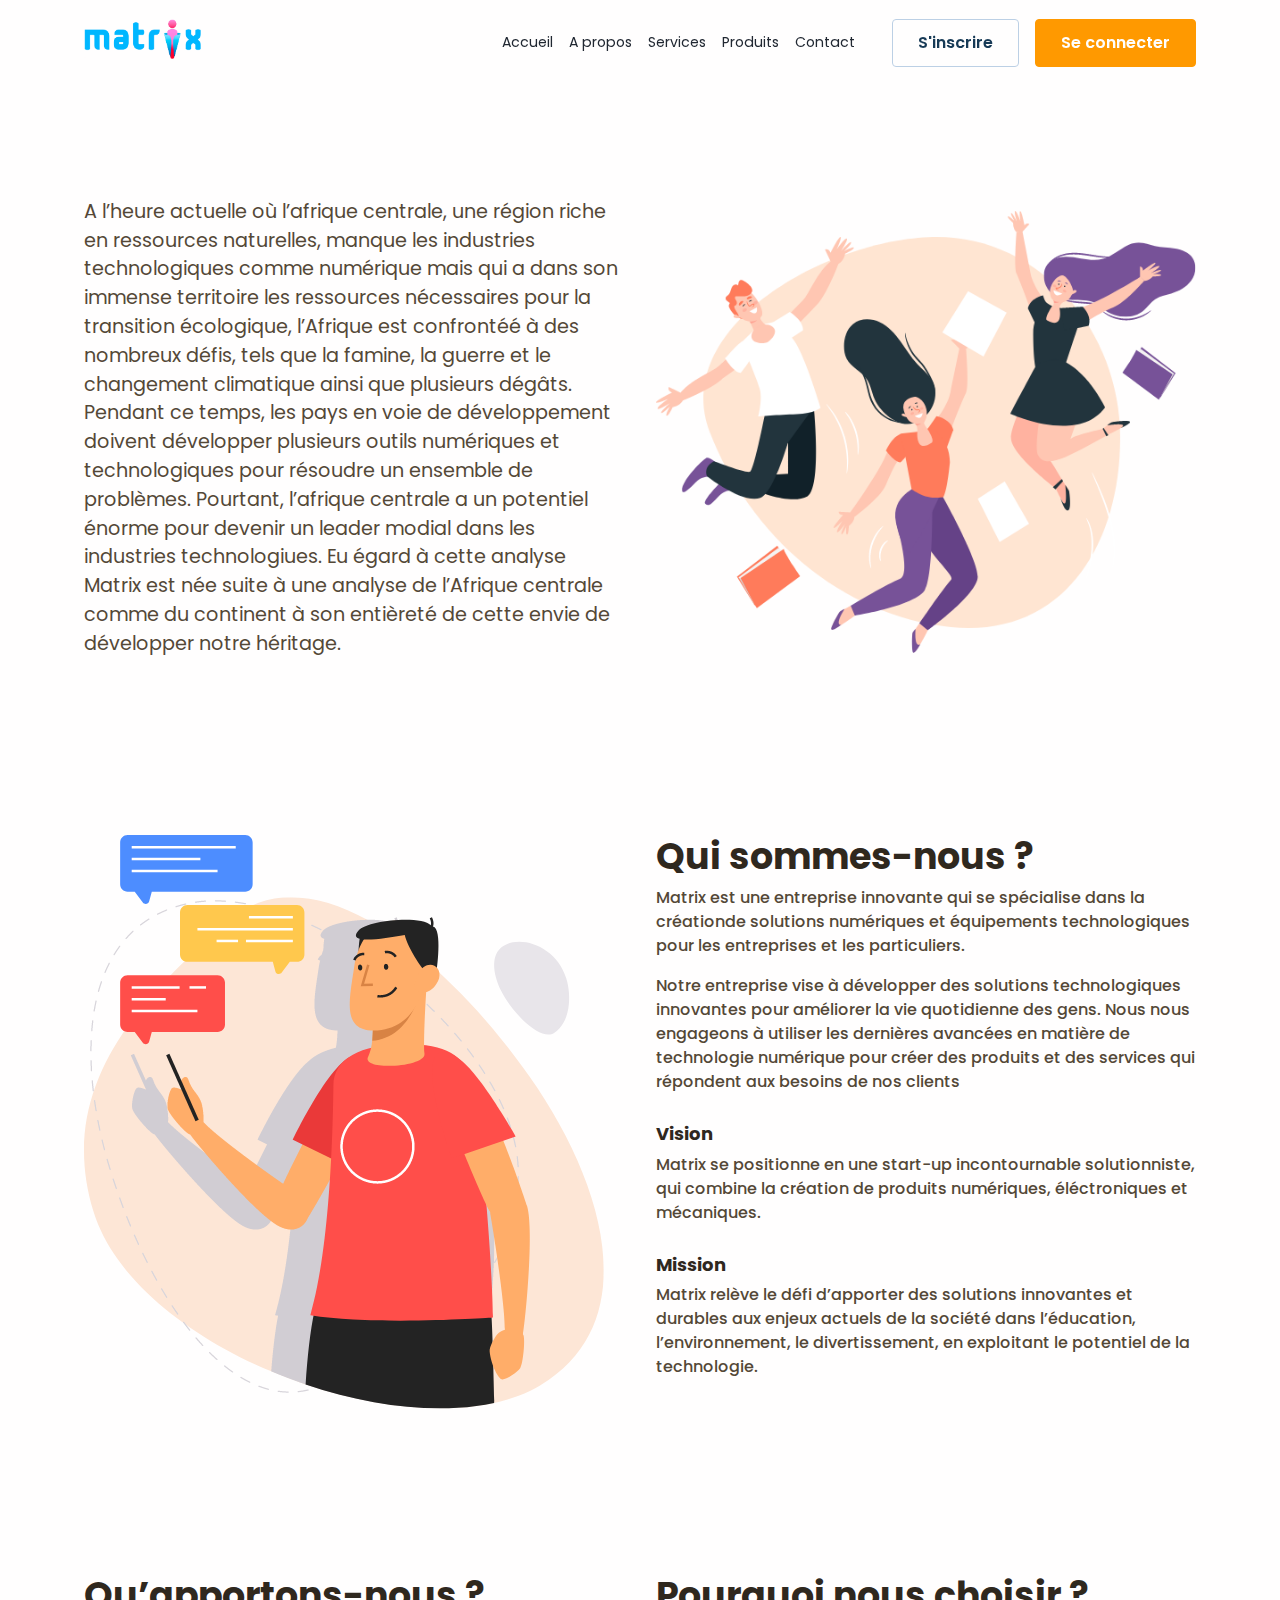
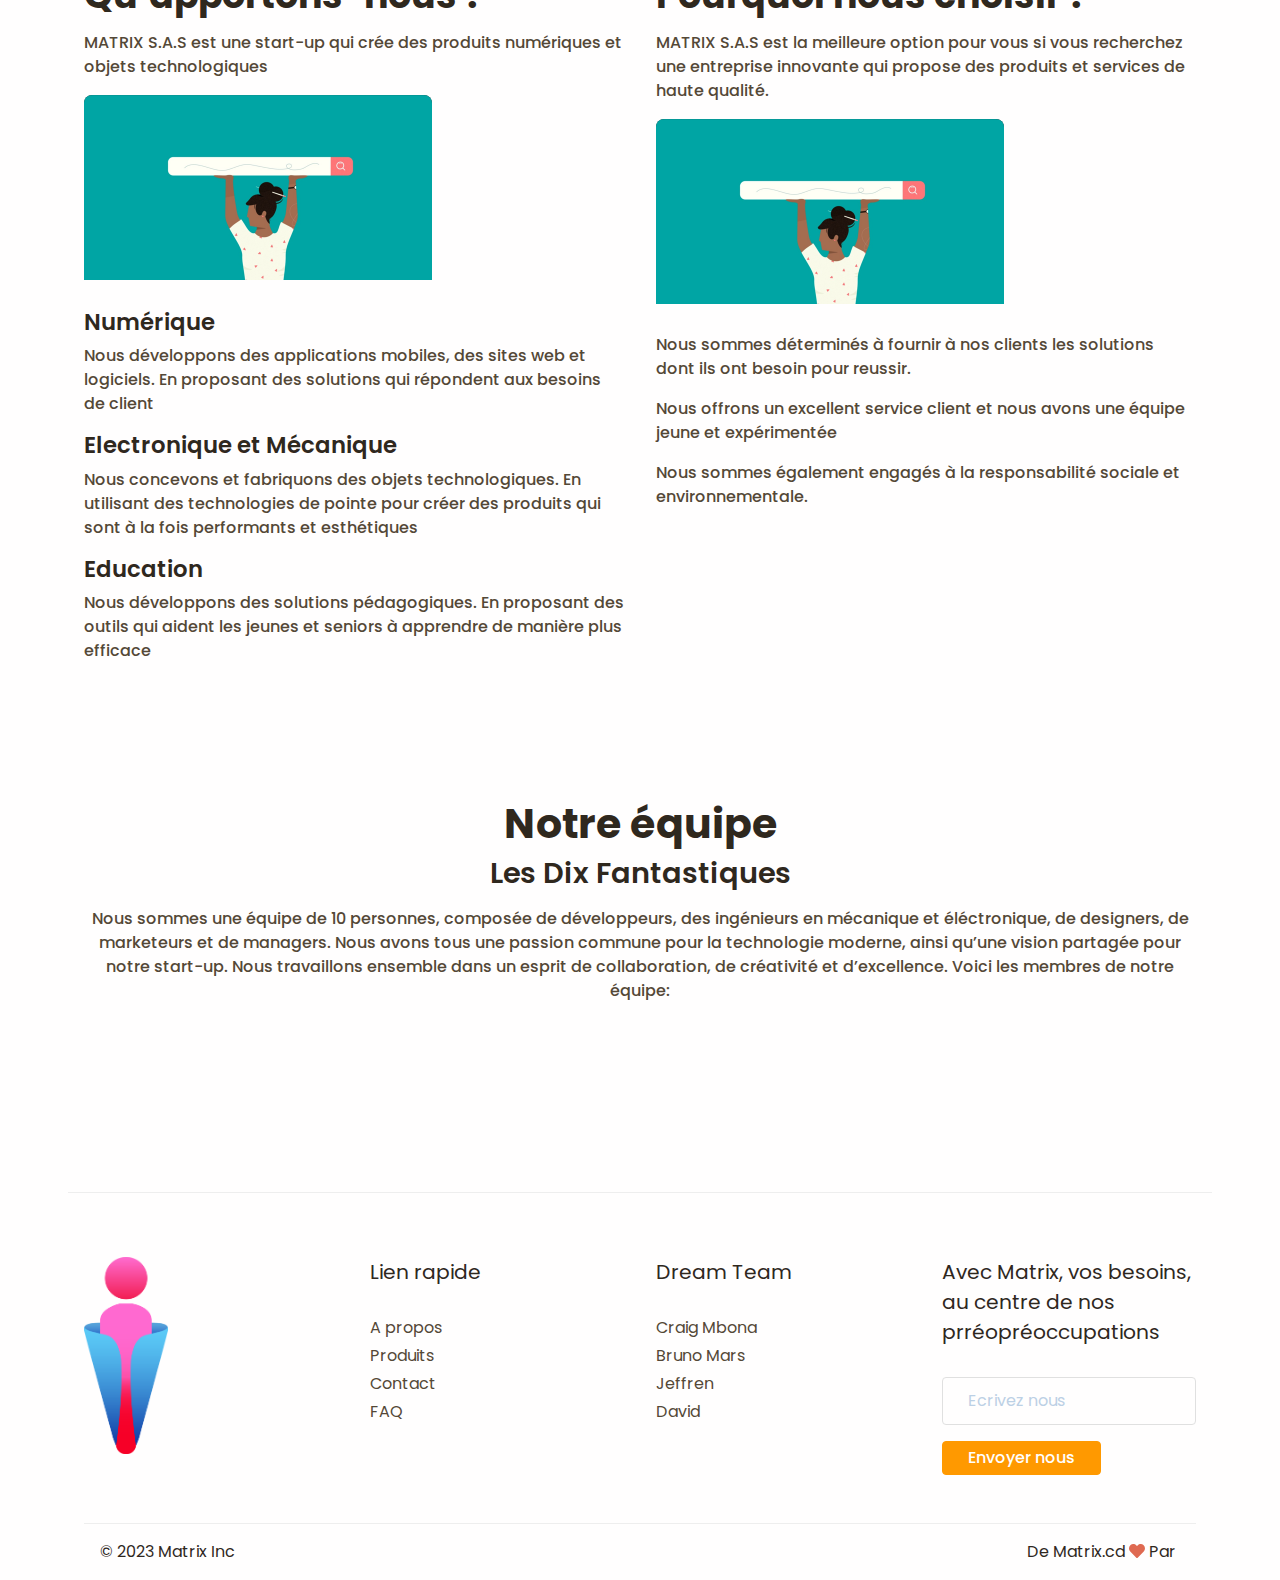
==== commit b0c6736e: "Bonsoir" ====
--- a/apropos.html
+++ b/apropos.html
@@ -52,7 +52,7 @@
                         </li>
                     </ul>
                     <div class="d-flex ms-lg-4">
-                        <a class="btn btn-secondary-outline" href="saving.html">Sign In</a>
+                        <a class="btn btn-secondary-outline" href="saving.html">S'inscrire</a>
                         <a class="btn btn-warning ms-3" href="connexion.html">Se connecter</a>
                     </div>
                 </div>
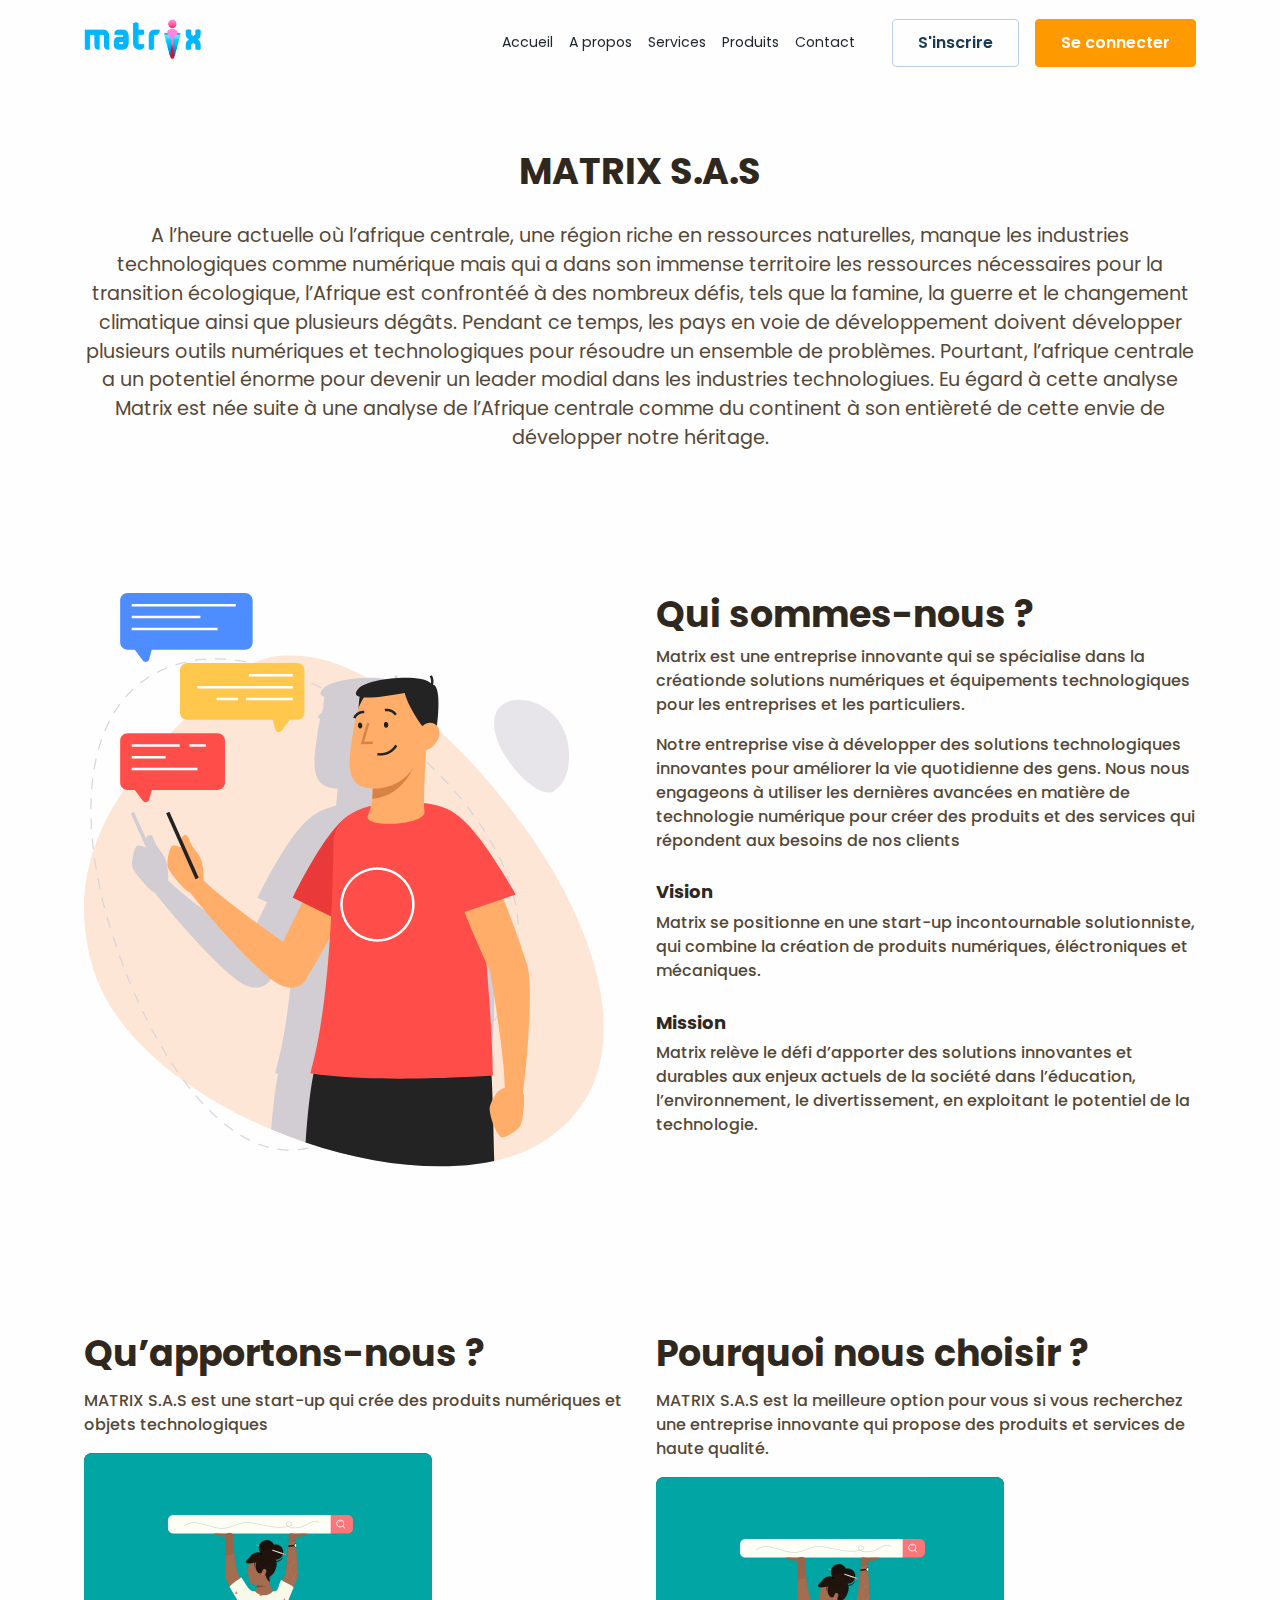
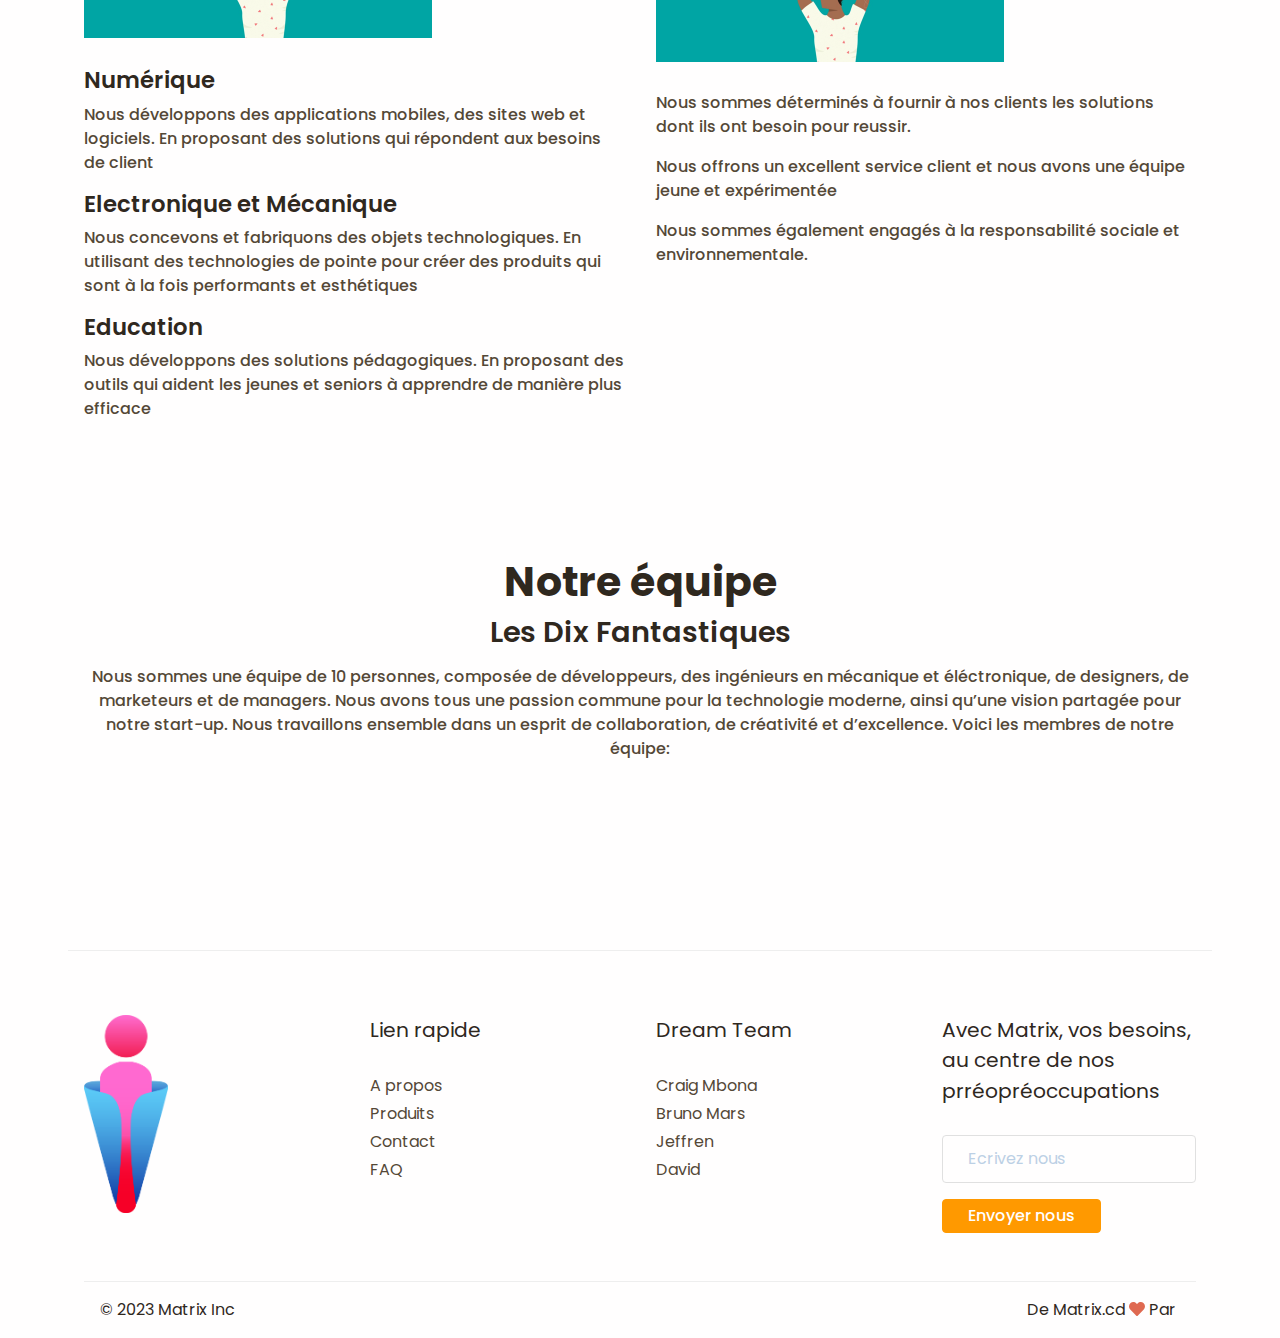
==== commit e3ad5fe5: "Naye" ====
--- a/apropos.html
+++ b/apropos.html
@@ -25,6 +25,7 @@
         <!--    CraigStyle-->
         <!-- ===============================================-->
         <link href="assets/css/theme.css" rel="stylesheet"/>
+
     </head>
     <body>
         <nav class="navbar navbar-expand-lg navbar-light sticky-top" data-navbar-on-scroll="data-navbar-on-scroll">
@@ -42,7 +43,7 @@
                             <a class="nav-link" aria-current="page" href="apropos.html">A propos</a>
                         </li>
                         <li class="nav-item">
-                            <a class="nav-link" aria-current="page" href="produits.html">Services</a>
+                            <a class="nav-link" aria-current="page" href="services.html">Services</a>
                         </li>
                         <li class="nav-item">
                             <a class="nav-link" aria-current="page" href="produits.html">Produits</a>
@@ -59,11 +60,11 @@
             </div>
         </nav>
         <main class="main" id="top">
-            <section class="pt-7">
+            <section class="pt-3">
                 <div class="container">
                     <div class="row align-items-center">
-                        <div class="col-md-6 text-md-start text-center py-6">
-                            <!-- <h1 class="mb-4 fs-9 fw-bold">MATRIX S.A.S</h1> -->
+                        <div class="col-md-12 text-center py-6">
+                            <h1 class="mb-4 fs-7 fw-bold">MATRIX S.A.S</h1>
                             <p class="mb-2 lead text-secondary">                 
                             
                                 A l’heure actuelle où l’afrique centrale, une région riche en ressources naturelles, 
@@ -80,9 +81,6 @@
                             </p>
 
                         </div>
-                        <div class="col-md-6 text-end">
-                            <img class="pt-7 pt-md-0 img-fluid" src="assets/img/hero/hero-img.png" alt=""/>
-                        </div>
                     </div>
                 </div>
             </section>
@@ -92,7 +90,7 @@
             <!-- ============================================-->
             <!-- ============================================-->
             <!-- <section> begin ============================-->
-            <section class="pt-5 mb-5" id="validation">
+            <section class="pt-1 mb-5" id="validation">
                 <div class="container">
                     <div class="row">
                         <div class="col-lg-6">
